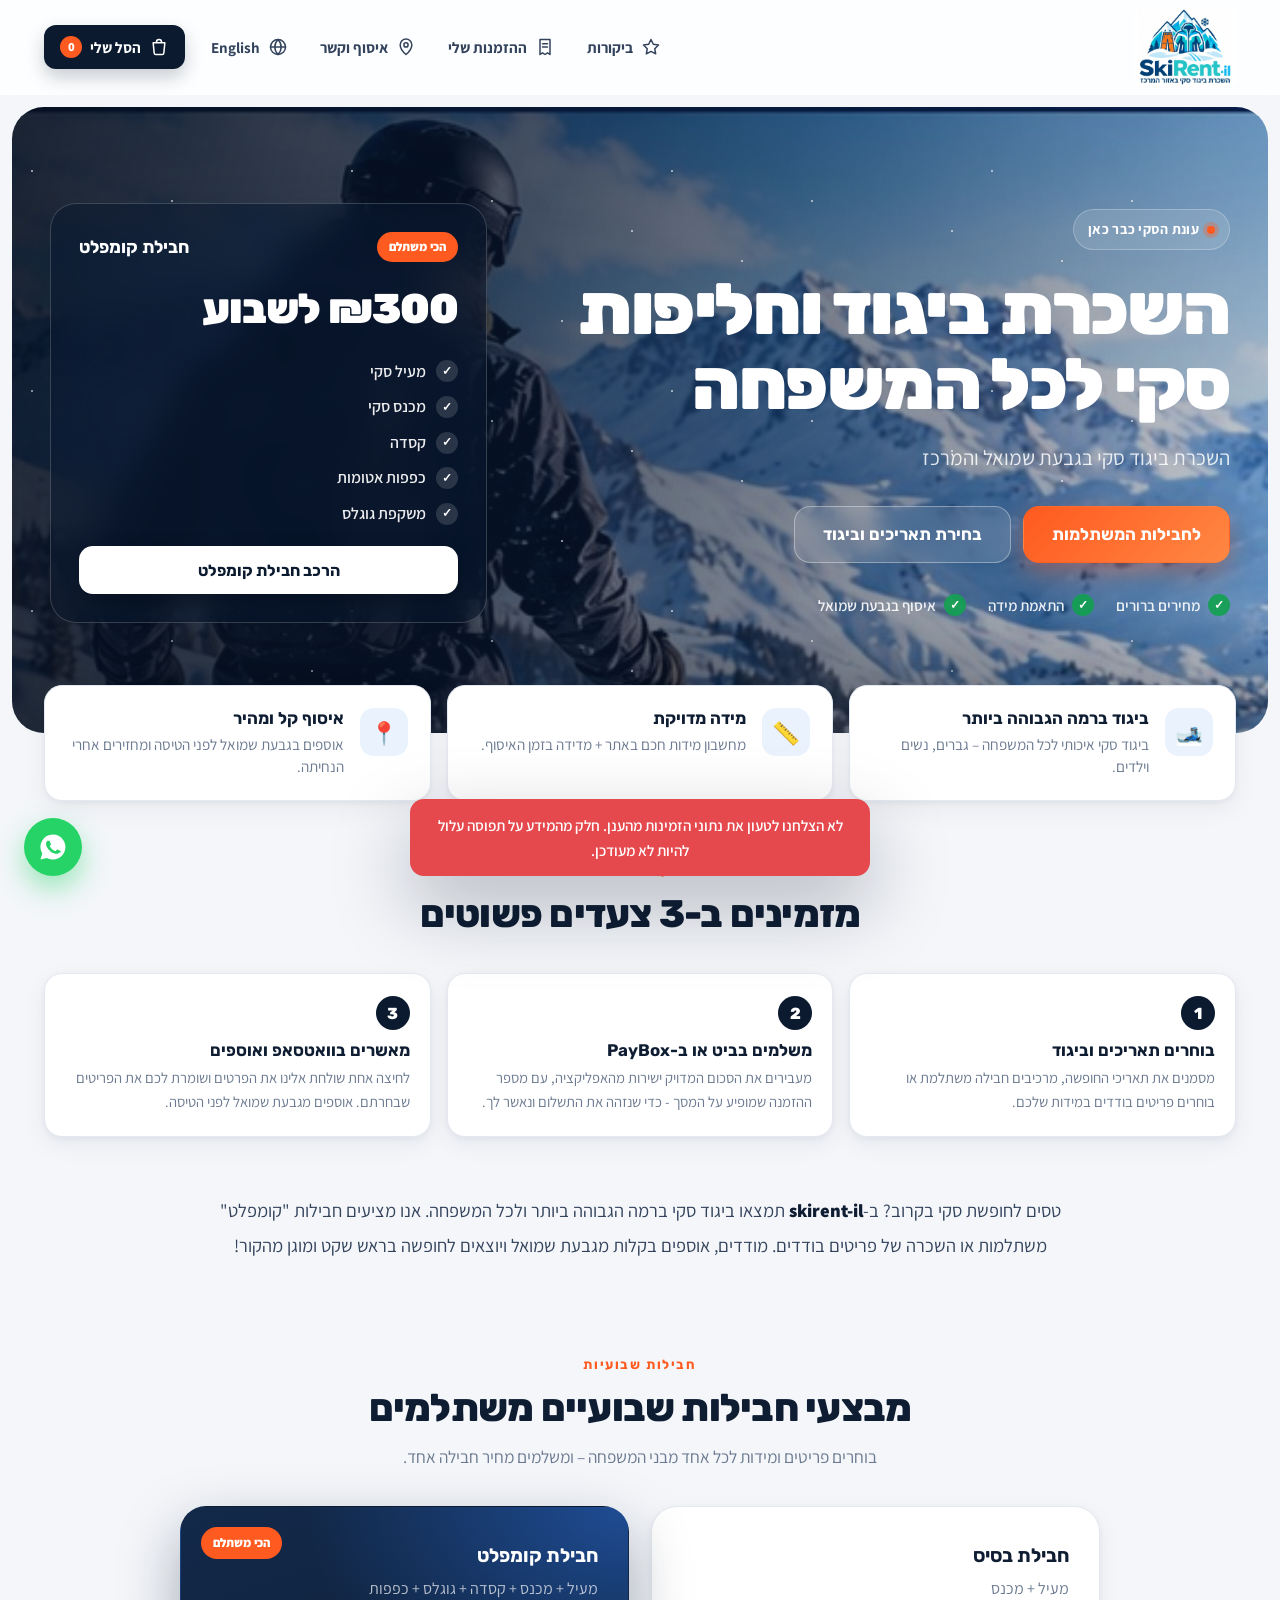
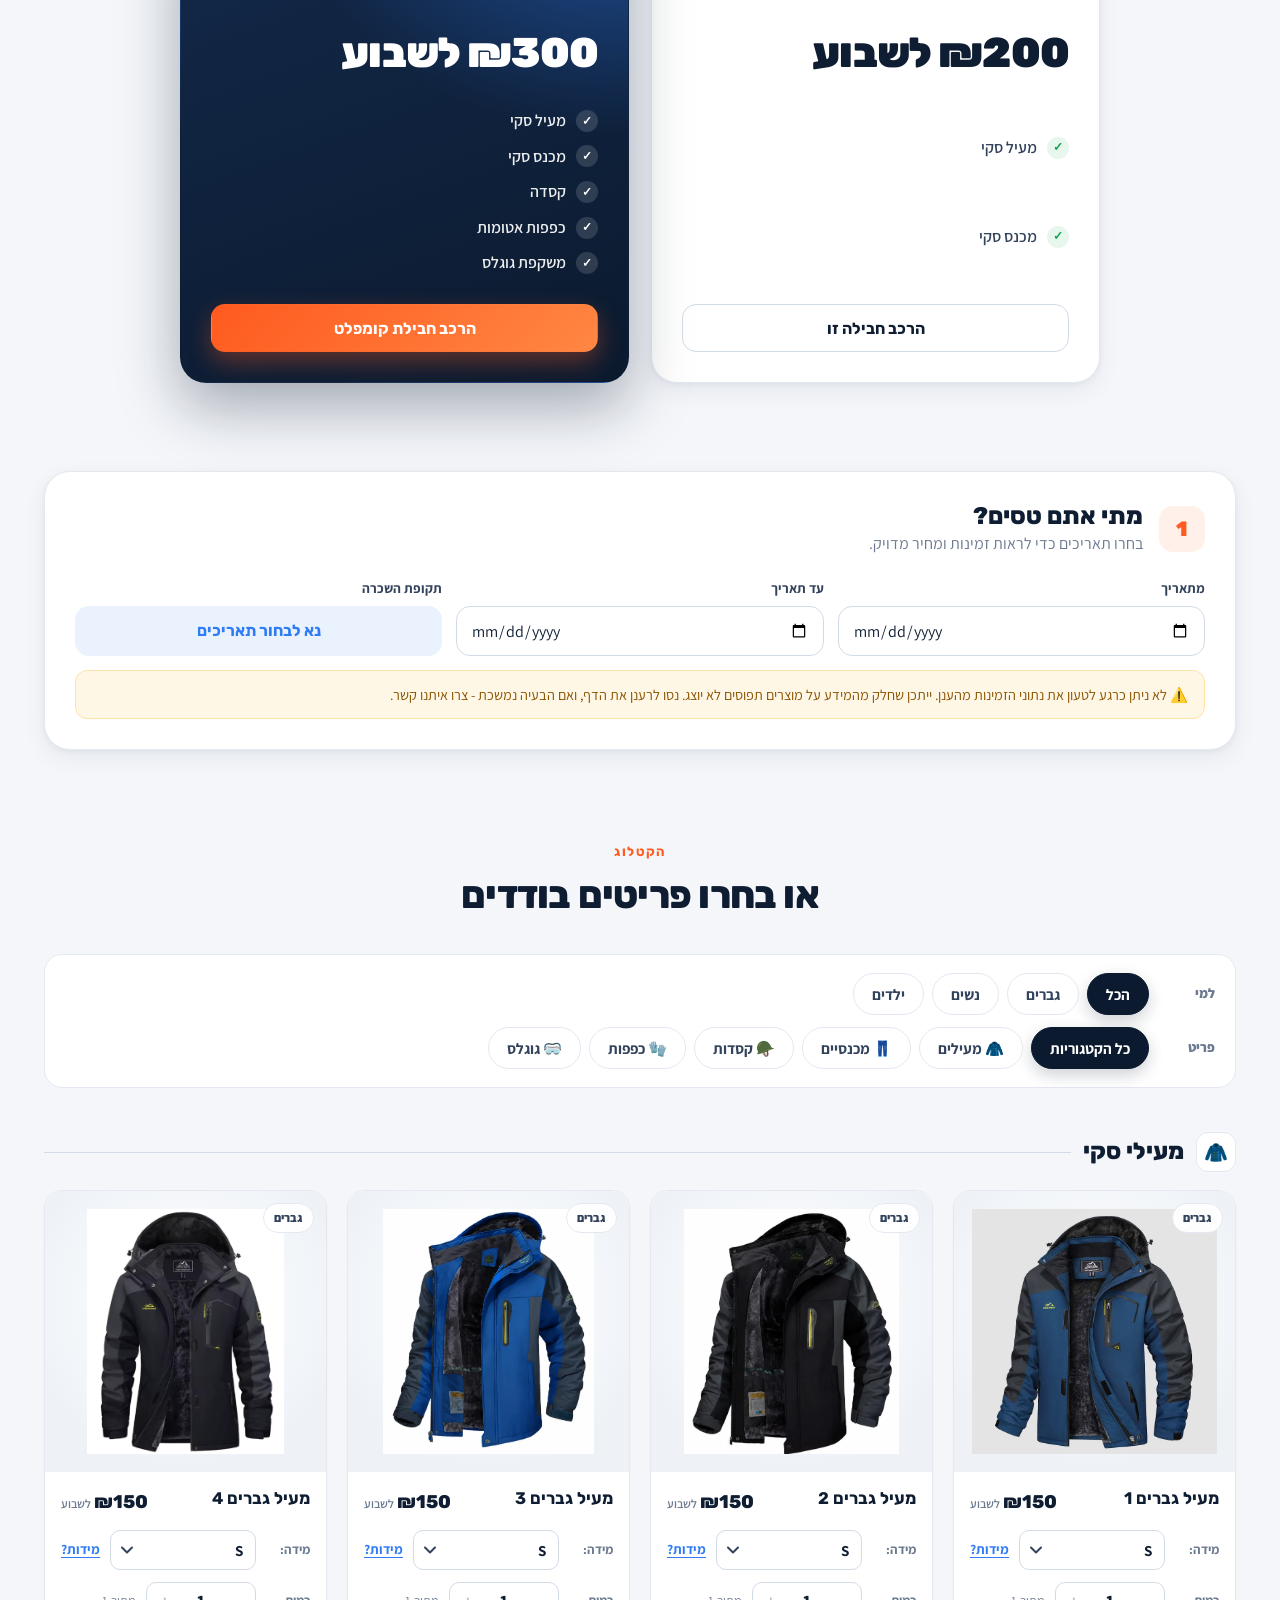
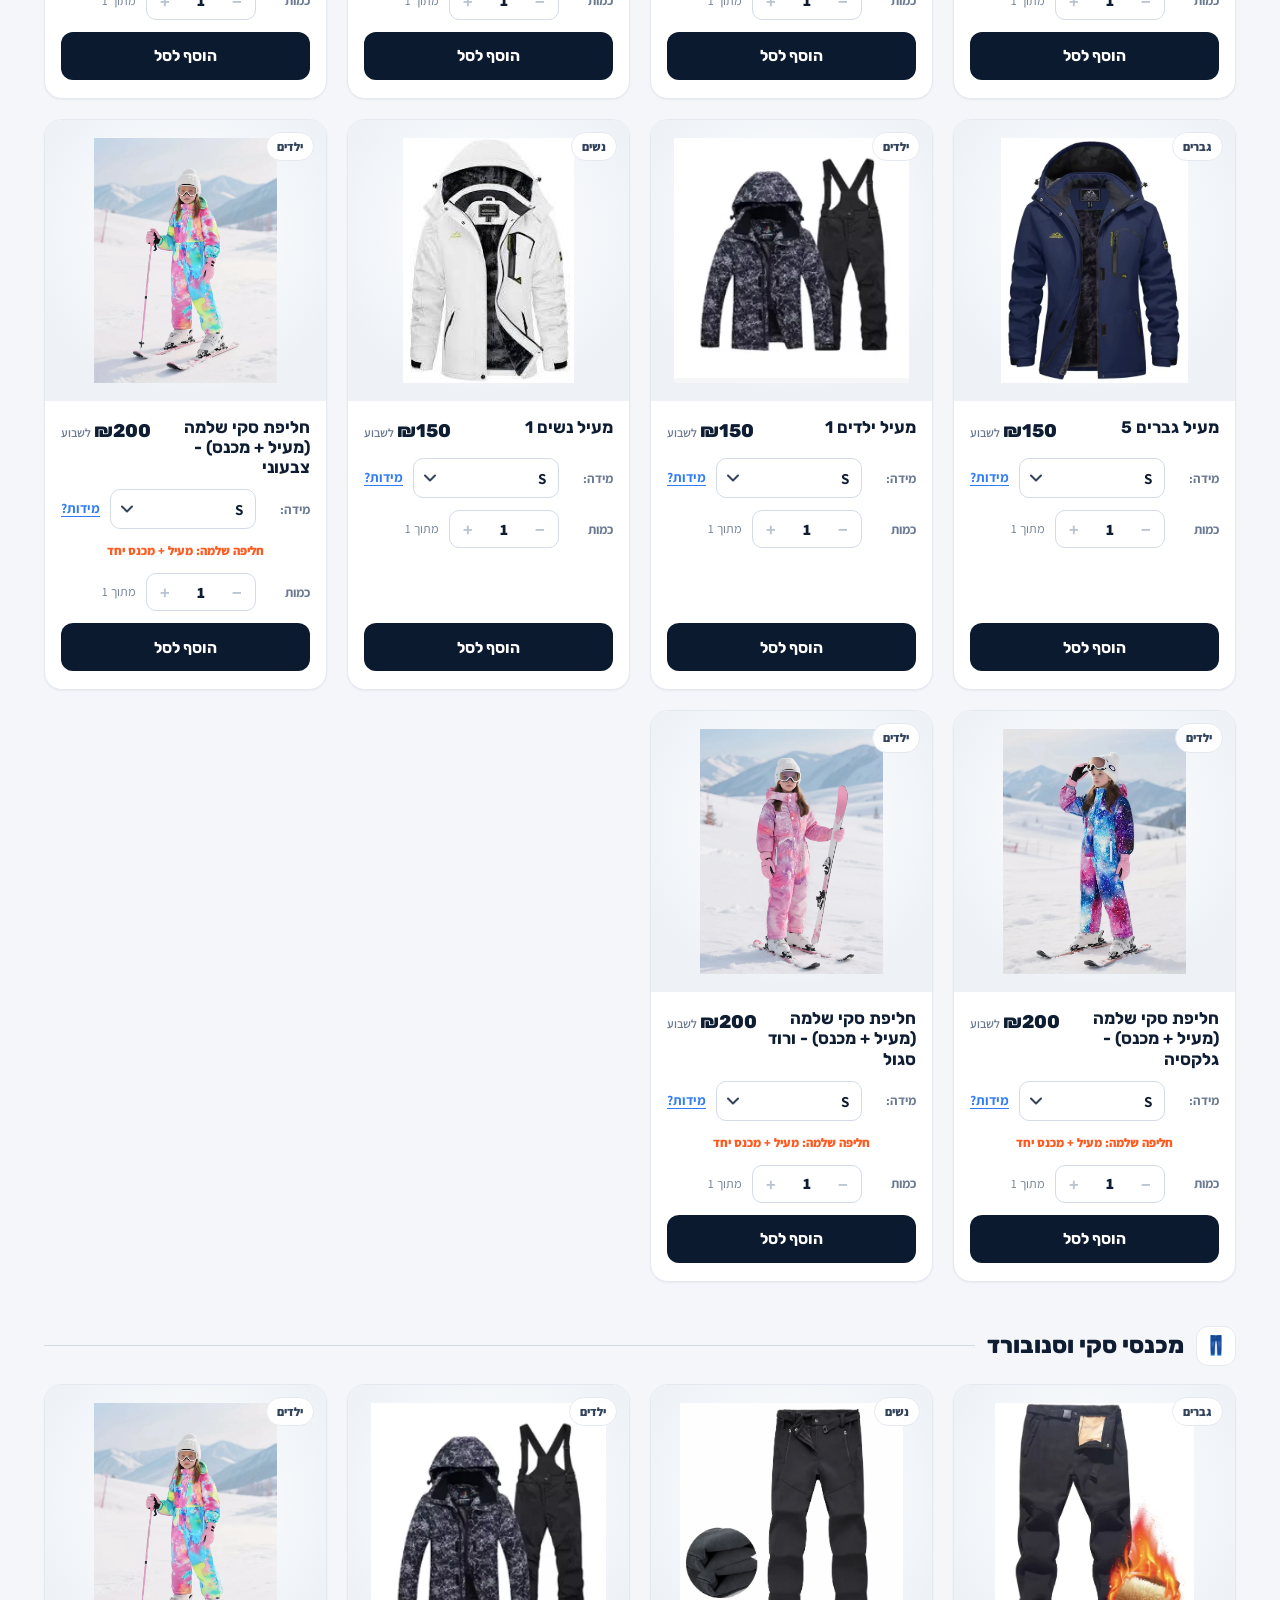
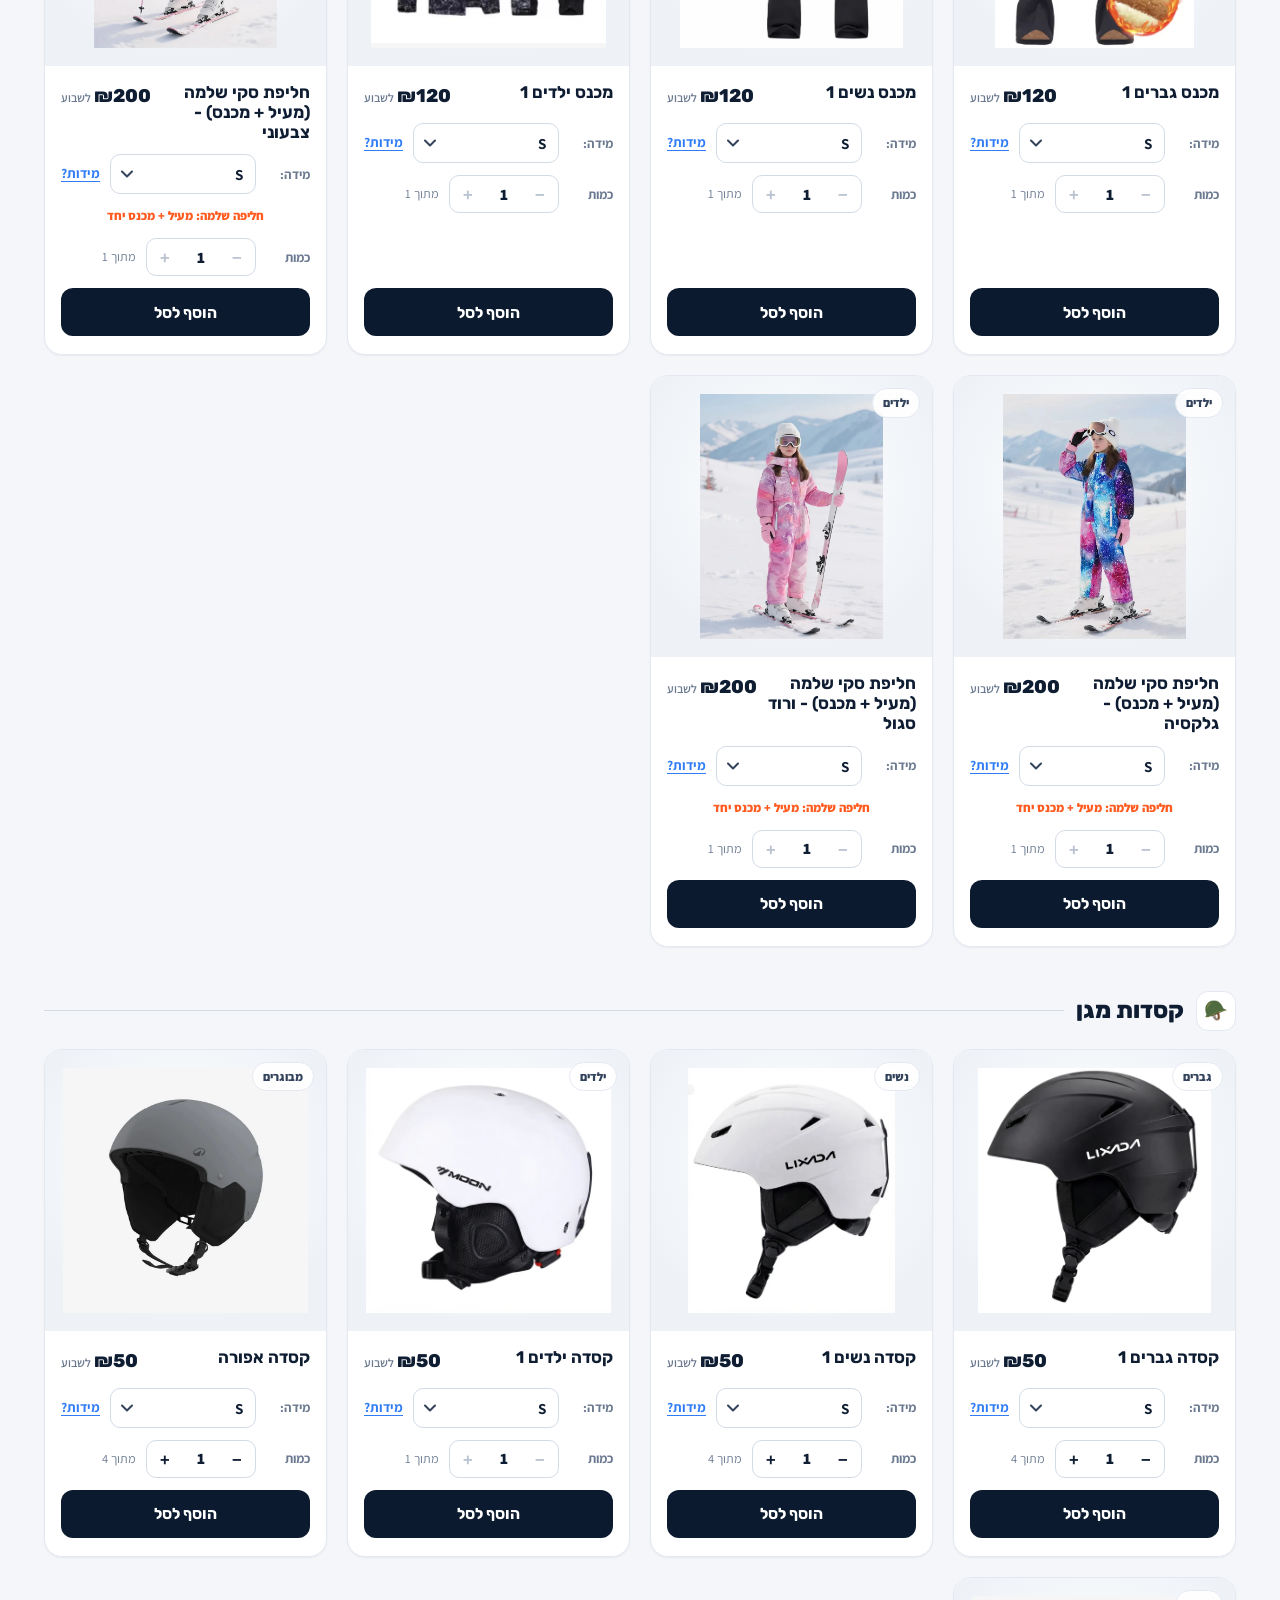
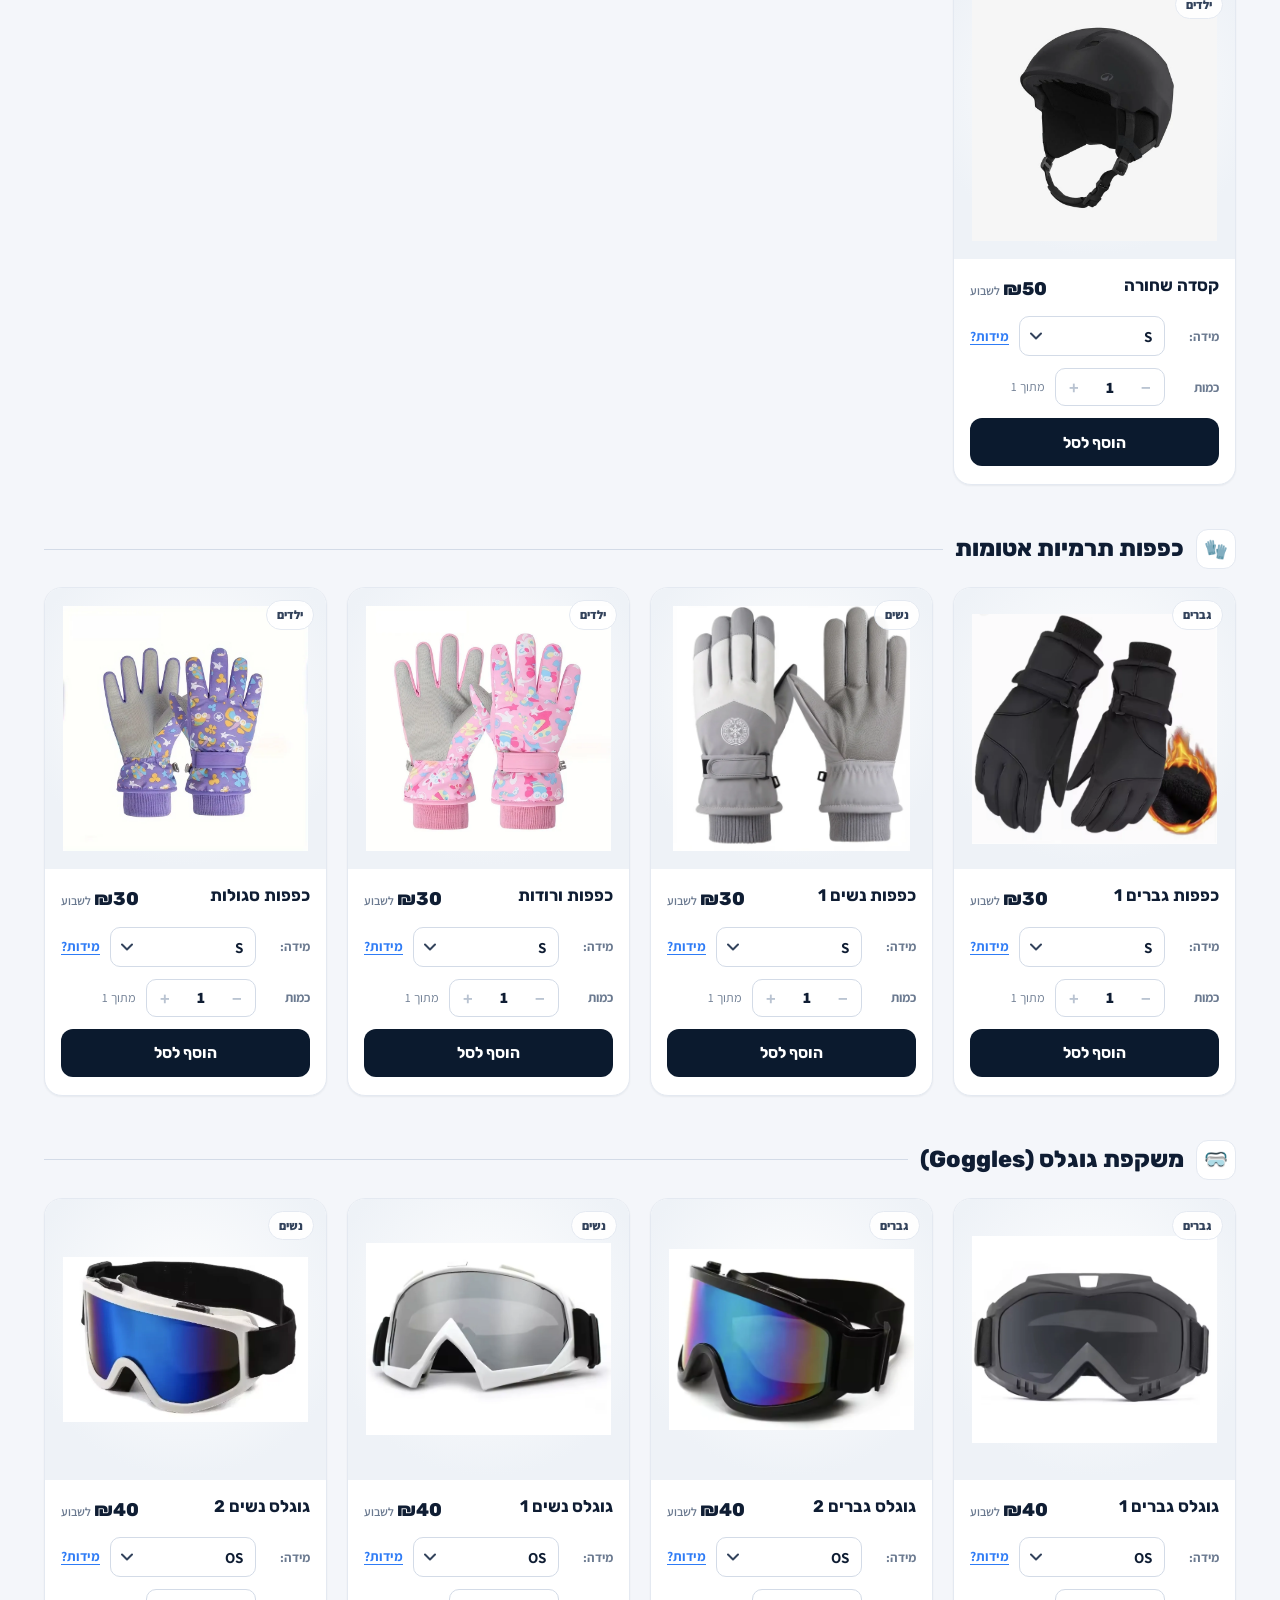
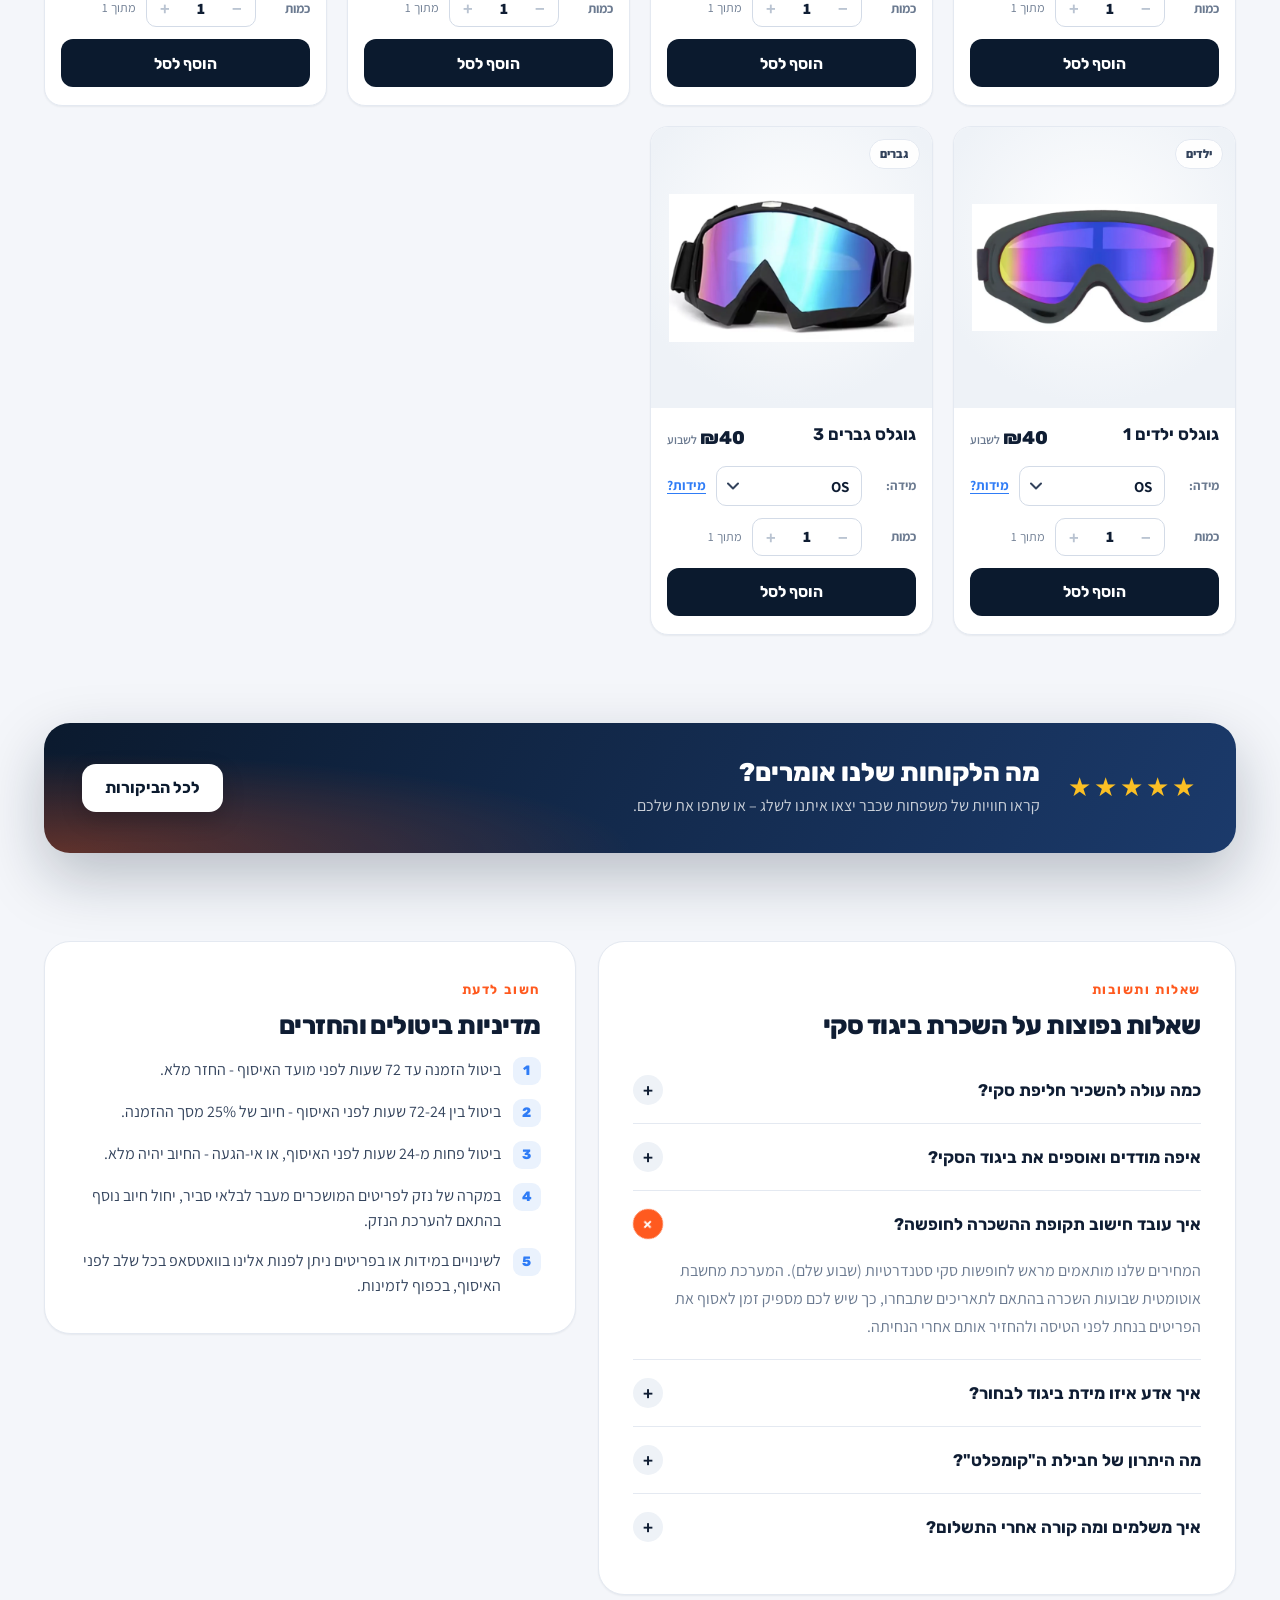
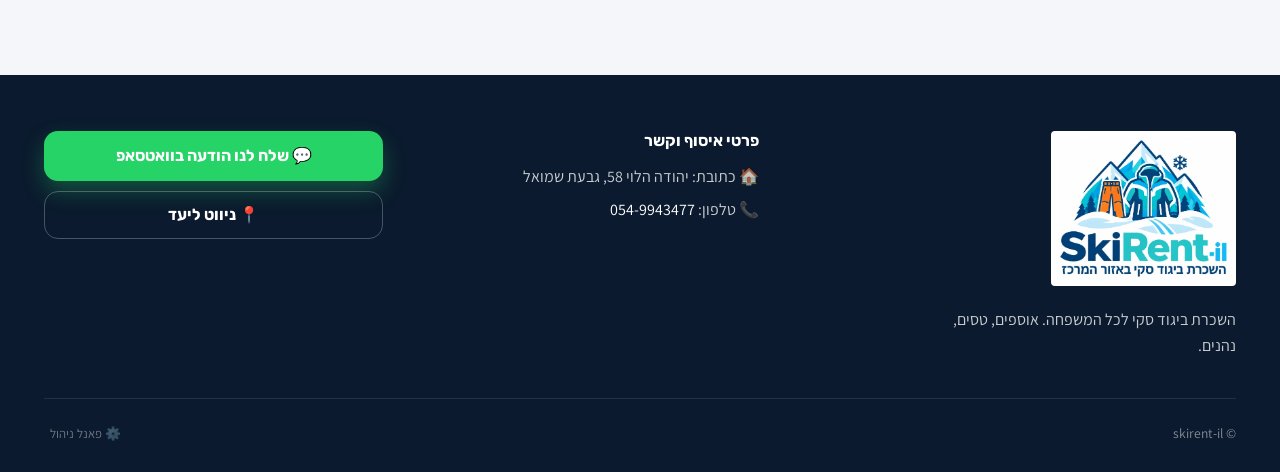
==== index.html @ f54faaa5 "Scroll WhatsApp next step into view when payment instructions window closes" ====
<!DOCTYPE html>
<html lang="he" dir="rtl">
<head>
    <!-- Google Tag Manager -->
    <script async src="https://www.googletagmanager.com/gtag/js?id=G-K3LP80T8MM"></script>
    <script>
      window.dataLayer = window.dataLayer || [];
      function gtag(){dataLayer.push(arguments);}
      gtag('js', new Date());
      gtag('config', 'G-K3LP80T8MM');
    </script>
    <meta charset="UTF-8">
    <meta name="viewport" content="width=device-width, initial-scale=1.0, viewport-fit=cover">
    <title>השכרת חליפות וביגוד סקי בגבעת שמואל | Skirent</title>
    <meta name="description" content="השכרת חליפות וביגוד סקי בגבעת שמואל: מעיל ומכנס ב-200 ש&quot;ח לשבוע, חבילת קומפלט ב-300 ש&quot;ח לשבוע. מדידה ואיסוף בתיאום מראש, בכפוף לזמינות.">
    <meta property="og:title" content="השכרת חליפות וביגוד סקי בגבעת שמואל | Skirent">
    <meta property="og:description" content="חבילות קומפלט משתלמות להשכרת ביגוד סקי - מעיל, מכנס, קסדה, כפפות וגוגלס. איסוף קל בגבעת שמואל.">
    <meta property="og:type" content="website">
    <meta property="og:url" content="https://ski.surfrent-il.com/">
    <meta property="og:image" content="https://ski.surfrent-il.com/og-logo-jacket.jpg">
    <meta property="og:image:width" content="1200">
    <meta property="og:image:height" content="630">
    <meta property="og:locale" content="he_IL">
    <meta name="twitter:card" content="summary_large_image">
    <meta name="twitter:title" content="השכרת חליפות וביגוד סקי בגבעת שמואל | Skirent">
    <meta name="twitter:description" content="חבילות קומפלט משתלמות להשכרת ביגוד סקי - מעיל, מכנס, קסדה, כפפות וגוגלס. איסוף קל בגבעת שמואל.">
    <meta name="twitter:image" content="https://ski.surfrent-il.com/og-logo-jacket.jpg">
    <link rel="canonical" href="https://ski.surfrent-il.com/">
    <script type="application/ld+json">
    {
      "@context": "https://schema.org",
      "@type": "LocalBusiness",
      "name": "skirent-il",
      "description": "השכרת ביגוד סקי וסנובורד לכל המשפחה בגבעת שמואל",
      "url": "https://ski.surfrent-il.com/",
      "telephone": "+972-54-994-3477",
      "address": {
        "@type": "PostalAddress",
        "streetAddress": "יהודה הלוי 58",
        "addressLocality": "גבעת שמואל",
        "addressCountry": "IL"
      },
      "priceRange": "₪30-₪300 לשבוע"
    }
    </script>
    <link rel="manifest" href="manifest.json">
    <meta name="theme-color" content="#0b1a2e">
    <link rel="icon" type="image/png" sizes="192x192" href="logo-jacket-icon-192.png?v=jacket-20261123">
    <link rel="apple-touch-icon" href="logo-jacket-icon-192.png?v=jacket-20261123">
    <link rel="preconnect" href="https://fonts.googleapis.com">
    <link rel="preconnect" href="https://fonts.gstatic.com" crossorigin>
    <link rel="stylesheet" href="https://fonts.googleapis.com/css2?family=Assistant:wght@400;500;600;700;800&family=Rubik:wght@500;600;700;800;900&display=swap">
    <link rel="stylesheet" href="styles.css">
</head>
<body id="top">
<a class="skip-link" href="#booking" data-i18n="skipLink">דלג לבחירת תאריכים וביגוד</a>

<!-- ================= TOP BAR ================= -->
<header class="topbar" id="topbar">
    <div class="topbar-inner">
        <a class="brand" href="#top" aria-label="skirent-il">
            <img class="brand-logo" src="logo-jacket-selected.webp" alt="SkiRent.il - השכרת ביגוד סקי באזור המרכז" width="984" height="747">
        </a>

        <nav class="main-nav" aria-label="ניווט ראשי">
            <a class="nav-link" onclick="openReviewsModal()">
                <svg class="nav-ic" viewBox="0 0 24 24"><path d="m12 3 2.8 5.7 6.2.9-4.5 4.4 1.1 6.2L12 17.3 6.4 20.2l1.1-6.2L3 9.6l6.2-.9z"/></svg>
                <span class="nav-tx" data-i18n="navReviews">ביקורות</span>
            </a>
            <a class="nav-link" onclick="openOrderHistoryModal()">
                <svg class="nav-ic" viewBox="0 0 24 24"><path d="M6 3h12v18l-3-2-3 2-3-2-3 2zM9 8h6M9 12h6"/></svg>
                <span class="nav-tx" data-i18n="navOrders">ההזמנות שלי</span>
            </a>
            <a class="nav-link" onclick="showModal('contactModal')">
                <svg class="nav-ic" viewBox="0 0 24 24"><path d="M12 21s-7-6.1-7-11.5a7 7 0 0 1 14 0C19 14.9 12 21 12 21z"/><circle cx="12" cy="9.5" r="2.5"/></svg>
                <span class="nav-tx" data-i18n="navContact">איסוף וקשר</span>
            </a>
            <a class="nav-link" id="lang-toggle-btn" onclick="toggleLanguage()" aria-label="Switch language">
                <svg class="nav-ic" viewBox="0 0 24 24"><circle cx="12" cy="12" r="9"/><path d="M3 12h18M12 3c2.5 2.6 3.8 5.6 3.8 9s-1.3 6.4-3.8 9c-2.5-2.6-3.8-5.6-3.8-9S9.5 5.6 12 3z"/></svg>
                <span class="nav-tx">English</span>
            </a>
            <a class="nav-link nav-cart" onclick="showModal('cartModal')">
                <svg class="nav-ic" viewBox="0 0 24 24"><path d="M5 7h14l-1.2 12.1a2 2 0 0 1-2 1.9H8.2a2 2 0 0 1-2-1.9zM9 7V6a3 3 0 0 1 6 0v1"/></svg>
                <span class="nav-tx" data-i18n="navCart">הסל שלי</span>
                <span class="cart-badge" id="cart-count">0</span>
            </a>
        </nav>
    </div>
</header>

<!-- ================= HERO ================= -->
<section class="hero site-hero">
    <div class="hero-snow" aria-hidden="true"></div>
    <div class="hero-inner">
        <div class="hero-copy">
            <span class="hero-eyebrow" data-i18n="heroEyebrow">עונת הסקי כבר כאן</span>
            <h1 data-i18n="heroTitle">השכרת ביגוד וחליפות סקי לכל המשפחה</h1>
            <p class="hero-sub" data-i18n="headerSubtitle">השכרת ביגוד סקי בגבעת שמואל והמרכז</p>
            <div class="hero-actions">
                <a class="btn btn-accent btn-lg" href="#bundles" data-i18n="heroCtaBundles">לחבילות המשתלמות</a>
                <a class="btn btn-glass btn-lg" href="#booking" data-i18n="heroCtaShop">בחירת תאריכים וביגוד</a>
            </div>
            <ul class="hero-trust">
                <li data-i18n="trust1">מחירים ברורים</li>
                <li data-i18n="trust2">התאמת מידה</li>
                <li data-i18n="trust3">איסוף בגבעת שמואל</li>
            </ul>
        </div>

        <aside class="hero-card" aria-label="חבילת קומפלט">
            <div class="hero-card-top">
                <span class="hero-card-tag" data-i18n="bestValue">הכי משתלם</span>
                <span class="hero-card-name" data-i18n="bundleFullName">חבילת קומפלט</span>
            </div>
            <div class="hero-card-price" data-i18n="bundlePrice">₪300 לשבוע</div>
            <ul class="check-list light">
                <li data-i18n="incCoat">מעיל סקי</li>
                <li data-i18n="incPants">מכנס סקי</li>
                <li data-i18n="incHelmet">קסדה</li>
                <li data-i18n="incGloves">כפפות אטומות</li>
                <li data-i18n="incGoggles">משקפת גוגלס</li>
            </ul>
            <button class="btn btn-light btn-block" data-i18n="bundleBtn" onclick="openBundleWizard('full')">הרכב חבילת קומפלט</button>
        </aside>
    </div>
</section>

<main class="container">

    <!-- ================= FEATURES ================= -->
    <section class="features" aria-label="למה אנחנו">
        <div class="feature">
            <span class="feature-ic">🎿</span>
            <div><h3 data-i18n="feat1Title">ביגוד ברמה הגבוהה ביותר</h3><p data-i18n="feat1Text">ביגוד סקי איכותי לכל המשפחה – גברים, נשים וילדים.</p></div>
        </div>
        <div class="feature">
            <span class="feature-ic">📏</span>
            <div><h3 data-i18n="feat2Title">מידה מדויקת</h3><p data-i18n="feat2Text">מחשבון מידות חכם באתר + מדידה בזמן האיסוף.</p></div>
        </div>
        <div class="feature">
            <span class="feature-ic">📍</span>
            <div><h3 data-i18n="feat3Title">איסוף קל ומהיר</h3><p data-i18n="feat3Text">אוספים בגבעת שמואל לפני הטיסה ומחזירים אחרי הנחיתה.</p></div>
        </div>
    </section>

    <section class="how-section" aria-label="איך זה עובד">
        <div class="section-head">
            <span class="eyebrow" data-i18n="howEyebrow">איך זה עובד</span>
            <h2 data-i18n="howTitle">מזמינים ב-3 צעדים פשוטים</h2>
        </div>
        <div class="how-steps">
            <div class="how-step">
                <span class="how-num">1</span>
                <h3 data-i18n="howS1Title">בוחרים תאריכים וביגוד</h3>
                <p data-i18n="howS1Text">מסמנים את תאריכי החופשה, מרכיבים חבילה משתלמת או בוחרים פריטים בודדים במידות שלכם.</p>
            </div>
            <div class="how-step">
                <span class="how-num">2</span>
                <h3 data-i18n="howS2Title">משלמים בביט או ב-PayBox</h3>
                <p data-i18n="howS2Text">מעבירים את הסכום המדויק ישירות מהאפליקציה, עם מספר ההזמנה שמופיע על המסך - כדי שנזהה את התשלום ונאשר לך.</p>
            </div>
            <div class="how-step">
                <span class="how-num">3</span>
                <h3 data-i18n="howS3Title">מאשרים בוואטסאפ ואוספים</h3>
                <p data-i18n="howS3Text">לחיצה אחת שולחת אלינו את הפרטים ושומרת לכם את הפריטים שבחרתם. אוספים מגבעת שמואל לפני הטיסה.</p>
            </div>
        </div>
    </section>

    <section class="about-section">
        <p data-i18n-html="aboutText">
            טסים לחופשת סקי בקרוב? ב-<strong>skirent-il</strong> תמצאו ביגוד סקי ברמה הגבוהה ביותר ולכל המשפחה. אנו מציעים חבילות "קומפלט" משתלמות או השכרה של פריטים בודדים. מודדים, אוספים בקלות מגבעת שמואל ויוצאים לחופשה בראש שקט ומוגן מהקור!
        </p>
    </section>

    <!-- ================= BUNDLES ================= -->
    <section class="section" id="bundles">
        <div class="section-head">
            <span class="eyebrow" data-i18n="bundlesEyebrow">חבילות שבועיות</span>
            <h2 data-i18n="bundleTitle">מבצעי חבילות שבועיים משתלמים</h2>
            <p data-i18n="bundlesSub">בוחרים פריטים ומידות לכל אחד מבני המשפחה – ומשלמים מחיר חבילה אחד.</p>
        </div>

        <div class="bundle-grid">
            <article class="bundle-card">
                <div class="bundle-name" data-i18n="bundleDuoName">חבילת בסיס</div>
                <p class="bundle-desc" data-i18n="bundleDuoDesc">מעיל + מכנס</p>
                <div class="bundle-price" data-i18n="bundleDuoPrice">₪200 לשבוע</div>
                <ul class="check-list">
                    <li data-i18n="incCoat">מעיל סקי</li>
                    <li data-i18n="incPants">מכנס סקי</li>
                </ul>
                <button class="btn btn-outline btn-block" data-i18n="bundleDuoBtn" onclick="openBundleWizard('duo')">הרכב חבילה זו</button>
            </article>

            <article class="bundle-card featured">
                <span class="ribbon" data-i18n="bestValue">הכי משתלם</span>
                <div class="bundle-name" data-i18n="bundleFullName">חבילת קומפלט</div>
                <p class="bundle-desc" data-i18n="bundleDesc">מעיל + מכנס + קסדה + גוגלס + כפפות</p>
                <div class="bundle-price" data-i18n="bundlePrice">₪300 לשבוע</div>
                <ul class="check-list light">
                    <li data-i18n="incCoat">מעיל סקי</li>
                    <li data-i18n="incPants">מכנס סקי</li>
                    <li data-i18n="incHelmet">קסדה</li>
                    <li data-i18n="incGloves">כפפות אטומות</li>
                    <li data-i18n="incGoggles">משקפת גוגלס</li>
                </ul>
                <button class="btn btn-accent btn-block" data-i18n="bundleBtn" onclick="openBundleWizard('full')">הרכב חבילת קומפלט</button>
            </article>
        </div>
    </section>

    <!-- ================= BOOKING / DATES ================= -->
    <section class="section" id="booking">
        <div class="booking-card tools-section">
            <div class="booking-head">
                <span class="step-num">1</span>
                <div>
                    <h2 data-i18n="bookingTitle">מתי אתם טסים?</h2>
                    <p data-i18n="bookingSub">בחרו תאריכים כדי לראות זמינות ומחיר מדויק.</p>
                </div>
            </div>
            <div class="date-fields">
                <label class="field" for="start-date">
                    <span class="field-label" data-i18n="fromDate">מתאריך</span>
                    <input type="date" id="start-date" onchange="validateDates()">
                </label>
                <label class="field" for="end-date">
                    <span class="field-label" data-i18n="toDate">עד תאריך</span>
                    <input type="date" id="end-date" onchange="validateDates()">
                </label>
                <div class="duration-box">
                    <span class="field-label" data-i18n="durationLabel">תקופת השכרה</span>
                    <div id="duration-info" data-i18n="pleaseSelectDates">נא לבחור תאריכים</div>
                </div>
            </div>
            <div id="availability-loading" class="status-note" data-i18n="loadingAvailability">🔄 טוען נתוני זמינות עדכניים...</div>
            <div id="cloud-status" class="cloud-status" data-i18n="cloudError">⚠️ לא ניתן כרגע לטעון את נתוני הזמינות מהענן. ייתכן שחלק מהמידע על מוצרים תפוסים לא יוצג. נסו לרענן את הדף, ואם הבעיה נמשכת - צרו איתנו קשר.</div>
        </div>
    </section>

    <!-- ================= CATALOG ================= -->
    <section class="section" id="catalog">
        <div class="section-head">
            <span class="eyebrow" data-i18n="catalogEyebrow">הקטלוג</span>
            <h2 data-i18n="catalogTitle">או בחרו פריטים בודדים</h2>
        </div>

        <div class="filters">
            <div class="filter-row">
                <span class="filter-label" data-i18n="filterWhoLabel">למי</span>
                <div class="filter-group">
                    <button class="cat-btn active" data-i18n="filterAll" onclick="filterGender('all', this)">הכל</button>
                    <button class="cat-btn" data-i18n="filterMen" onclick="filterGender('גברים', this)">גברים</button>
                    <button class="cat-btn" data-i18n="filterWomen" onclick="filterGender('נשים', this)">נשים</button>
                    <button class="cat-btn" data-i18n="filterKids" onclick="filterGender('ילדים', this)">ילדים</button>
                </div>
            </div>
            <div class="filter-row">
                <span class="filter-label" data-i18n="filterCatLabel">פריט</span>
                <div class="filter-group">
                    <button class="cat-btn active" data-i18n="filterAllCat" onclick="filterCategory('all', this)">כל הקטגוריות</button>
                    <button class="cat-btn" data-i18n="filterCoat" onclick="filterCategory('מעיל', this)">🧥 מעילים</button>
                    <button class="cat-btn" data-i18n="filterPants" onclick="filterCategory('מכנס', this)">👖 מכנסיים</button>
                    <button class="cat-btn" data-i18n="filterHelmet" onclick="filterCategory('קסדה', this)">🪖 קסדות</button>
                    <button class="cat-btn" data-i18n="filterGloves" onclick="filterCategory('כפפות', this)">🧤 כפפות</button>
                    <button class="cat-btn" data-i18n="filterGoggles" onclick="filterCategory('גוגלס', this)">🥽 גוגלס</button>
                </div>
            </div>
        </div>

        <div id="block-מעיל" class="category-block">
            <h3 class="category-title" id="title-מעיל">🧥 מעילי סקי</h3>
            <div class="grid" id="grid-מעיל"></div>
        </div>
        <div id="block-מכנס" class="category-block">
            <h3 class="category-title" id="title-מכנס">👖 מכנסי סקי וסנובורד</h3>
            <div class="grid" id="grid-מכנס"></div>
        </div>
        <div id="block-קסדה" class="category-block">
            <h3 class="category-title" id="title-קסדה">🪖 קסדות מגן</h3>
            <div class="grid" id="grid-קסדה"></div>
        </div>
        <div id="block-כפפות" class="category-block">
            <h3 class="category-title" id="title-כפפות">🧤 כפפות תרמיות אטומות</h3>
            <div class="grid" id="grid-כפפות"></div>
        </div>
        <div id="block-גוגלס" class="category-block">
            <h3 class="category-title" id="title-גוגלס">🥽 משקפת גוגלס (Goggles)</h3>
            <div class="grid" id="grid-גוגלס"></div>
        </div>
    </section>

    <!-- ================= REVIEWS CTA ================= -->
    <section class="reviews-band">
        <div class="reviews-band-stars" aria-hidden="true">★★★★★</div>
        <div class="reviews-band-copy">
            <h2 data-i18n="reviewsBandTitle">מה הלקוחות שלנו אומרים?</h2>
            <p data-i18n="reviewsBandText">קראו חוויות של משפחות שכבר יצאו איתנו לשלג – או שתפו את שלכם.</p>
        </div>
        <button class="btn btn-light" data-i18n="reviewsBandBtn" onclick="openReviewsModal()">לכל הביקורות</button>
    </section>

    <!-- ================= FAQ + POLICY ================= -->
    <section class="section info-grid">
        <div class="faq-section">
            <span class="eyebrow" data-i18n="faqEyebrow">שאלות ותשובות</span>
            <h2 data-i18n="faqTitle">שאלות נפוצות על השכרת ביגוד סקי</h2>
            <details class="faq-item">
                <summary><h4 data-i18n="faqSuitQ">כמה עולה להשכיר חליפת סקי?</h4></summary>
                <p data-i18n="faqSuitA">חבילת מעיל ומכנס עולה 200 ש"ח לשבוע. חבילת קומפלט עולה 300 ש"ח לשבוע וכוללת מעיל, מכנס, קסדה, כפפות אטומות וגוגלס. בחירת פריטים ומידות כפופה לזמינות בתאריכי החופשה.</p>
            </details>
            <details class="faq-item">
                <summary><h4 data-i18n="faqPickupQ">איפה מודדים ואוספים את ביגוד הסקי?</h4></summary>
                <p data-i18n="faqPickupA">המדידה והאיסוף בגבעת שמואל, בתיאום מראש. אין משלוחים. לפני ההגעה שלחו לנו בוואטסאפ את תאריכי החופשה והמידות כדי שנבדוק זמינות ונתאם מדידה ואיסוף.</p>
            </details>
            <details class="faq-item" open>
                <summary><h4 data-i18n="faqQ1">איך עובד חישוב תקופת ההשכרה לחופשה?</h4></summary>
                <p data-i18n="faqA1">המחירים שלנו מותאמים מראש לחופשות סקי סטנדרטיות (שבוע שלם). המערכת מחשבת אוטומטית שבועות השכרה בהתאם לתאריכים שתבחרו, כך שיש לכם מספיק זמן לאסוף את הפריטים בנחת לפני הטיסה ולהחזיר אותם אחרי הנחיתה.</p>
            </details>
            <details class="faq-item">
                <summary><h4 data-i18n="faqQ2">איך אדע איזו מידת ביגוד לבחור?</h4></summary>
                <p data-i18n="faqA2">פיתחנו עבורכם "מחשבון התאמת מידה חכם" הזמין בלחיצה מכל כרטיסיית פריט או באשף החבילות. בנוסף, בעת האיסוף אצלנו בגבעת שמואל תוכלו למדוד את הביגוד ולוודא התאמה מלאה ונוחות מקסימלית.</p>
            </details>
            <details class="faq-item">
                <summary><h4 data-i18n="faqQ3">מה היתרון של חבילת ה"קומפלט"?</h4></summary>
                <p data-i18n="faqA3">חבילת הקומפלט סוגרת לכם את כל הפינות במחיר מוזל ומשתלם במיוחד (300 ש"ח לשבוע) וכוללת את חמשת פריטי החובה: מעיל, מכנס, קסדה, כפפות אטומות ומשקפת גוגלס.</p>
            </details>
            <details class="faq-item">
                <summary><h4 data-i18n="faqQ4">איך משלמים ומה קורה אחרי התשלום?</h4></summary>
                <p data-i18n="faqA4">בסיום הבחירה לוחצים על bit או PayBox ומעבירים את הסכום המדויק עם מספר ההזמנה שמופיע על המסך. לאחר מכן לוחצים על כפתור הוואטסאפ הירוק ששולח אלינו את פרטי ההזמנה - ואנחנו מאשרים שהפריטים שמורים עבורכם.</p>
            </details>
        </div>

        <div class="policy-section">
            <span class="eyebrow" data-i18n="policyEyebrow">חשוב לדעת</span>
            <h2 data-i18n="policyTitle">מדיניות ביטולים והחזרים</h2>
            <ol class="policy-list">
                <li data-i18n="policy1">ביטול הזמנה עד 72 שעות לפני מועד האיסוף - החזר מלא.</li>
                <li data-i18n="policy2">ביטול בין 72-24 שעות לפני האיסוף - חיוב של 25% מסך ההזמנה.</li>
                <li data-i18n="policy3">ביטול פחות מ-24 שעות לפני האיסוף, או אי-הגעה - החיוב יהיה מלא.</li>
                <li data-i18n="policy4">במקרה של נזק לפריטים המושכרים מעבר לבלאי סביר, יחול חיוב נוסף בהתאם להערכת הנזק.</li>
                <li data-i18n="policy5">לשינויים במידות או בפריטים ניתן לפנות אלינו בוואטסאפ בכל שלב לפני האיסוף, בכפוף לזמינות.</li>
            </ol>
        </div>
    </section>
</main>

<!-- ================= FOOTER ================= -->
<footer class="site-footer">
    <div class="footer-inner">
        <div class="footer-brand">
            <div class="brand">
                <img class="brand-logo" src="logo-jacket-selected.webp" alt="SkiRent.il - השכרת ביגוד סקי באזור המרכז" width="984" height="747">
            </div>
            <p data-i18n="footerTagline">השכרת ביגוד סקי לכל המשפחה. אוספים, טסים, נהנים.</p>
        </div>
        <div class="footer-col">
            <h4 data-i18n="contactTitle">פרטי איסוף וקשר</h4>
            <p><span data-i18n="addressLabel">🏠 כתובת:</span> יהודה הלוי 58, גבעת שמואל</p>
            <p><span data-i18n="phoneLabel">📞 טלפון:</span> <a href="tel:0549943477" dir="ltr">054-9943477</a></p>
        </div>
        <div class="footer-col footer-actions">
            <a href="https://wa.me/972549943477" target="_blank" rel="noopener" class="wa-btn" data-i18n="whatsappBtn">💬 שלח לנו הודעה בוואטסאפ</a>
            <button class="btn btn-ghost-light" data-i18n="navigateBtn" onclick="window.open('https://maps.google.com/?q=יהודה+הלוי+58+גבעת+שמואל')">📍 ניווט ליעד</button>
        </div>
    </div>
    <div class="footer-bottom">
        <span>© skirent-il</span>
        <button class="admin-link" data-i18n="adminPanelBtn" onclick="openAdminModal()">⚙️ פאנל ניהול מלאי</button>
    </div>
</footer>

<a class="wa-fab" href="https://wa.me/972549943477" target="_blank" rel="noopener" aria-label="WhatsApp">
    <svg viewBox="0 0 24 24"><path d="M12 2a10 10 0 0 0-8.6 15.1L2 22l5-1.3A10 10 0 1 0 12 2zm5.3 14.2c-.2.6-1.3 1.2-1.8 1.2-.5.1-1 .2-3.3-.7-2.8-1.1-4.6-4-4.7-4.2-.1-.2-1.1-1.5-1.1-2.9s.7-2.1 1-2.4c.3-.3.6-.3.8-.3h.6c.2 0 .4 0 .6.5l.9 2.1c.1.2.1.3 0 .5l-.3.5-.4.5c-.1.1-.3.3-.1.6.2.3.8 1.3 1.7 2.1 1.2 1 2.1 1.3 2.4 1.5.3.1.5.1.6-.1l.9-1c.2-.3.4-.2.6-.1l2 1c.3.1.5.2.5.3.1.2.1.7-.1 1.3z"/></svg>
</a>

<button type="button" class="cart-pill" id="cart-pill" onclick="showModal('cartModal')" aria-label="הסל שלי">
    <span class="cp-count" id="cp-count">0</span>
    <span class="cp-total">₪<span id="cp-total-num">0</span></span>
    <span class="cp-cta" data-i18n="cartPillCta">לסל</span>
</button>

<div class="overlay" id="overlay" onclick="closePopups()"></div>

<div class="lightbox" id="lightbox" onclick="closeLightbox()">
    <span class="lightbox-close" onclick="closeLightbox()">×</span>
    <img id="lightbox-img" src="" alt="תצוגה מוגדלת">
</div>

<div class="toast" id="toast"></div>

<!-- מודל עגלה ותשלום -->
<div class="modal" id="cartModal">
    <div class="modal-header">
        <h3 data-i18n="cartTitle">הסל שלי</h3>
        <button class="modal-close" onclick="closePopups()" aria-label="סגור">×</button>
    </div>
    <div class="modal-body">
        <div id="cart-list"></div>
        <div id="checkout-area" style="display:none;">
            <div class="checkout-box">
                <label class="field" for="cust-name">
                    <span class="field-label" data-i18n="fullNameLabel">שם מלא להזמנה:</span>
                    <input type="text" id="cust-name" autocomplete="name" data-i18n-placeholder="fullNamePlaceholder" placeholder="הכנס שם מלא">
                </label>
                <div class="cart-dates" id="cart-dates-summary"></div>
                <div class="total-row">
                    <span data-i18n="totalToPay">סה"כ לתשלום:</span>
                    <span class="total-price">₪<span id="final-price">0</span></span>
                </div>
            </div>
            <p class="pay-hint" data-i18n="payMethodsHint">לחצו על האפליקציה המועדפת לתשלום ושריון ההזמנה:</p>
            <div class="pay-methods">
                <button id="pay-btn-bit" onclick="processPaymentAndOrder('bit')" class="pay-btn btn-bit">bit</button>
                <button id="pay-btn-paybox" onclick="processPaymentAndOrder('paybox')" class="pay-btn btn-paybox">PayBox</button>
            </div>
            <div id="post-payment-container"></div>
        </div>
    </div>
</div>

<div class="modal modal-top" id="paymentInstructionsModal">
    <div class="modal-header">
        <h3 data-i18n="paymentInstructionsTitle">💳 הוראות תשלום</h3>
        <button class="modal-close" onclick="closePaymentInstructionsModal()" aria-label="סגור">×</button>
    </div>
    <div class="modal-body center" id="paymentInstructionsBody"></div>
    <div class="modal-footer">
        <button data-i18n="gotItBtn" class="btn btn-dark btn-block" onclick="closePaymentInstructionsModal()">הבנתי, סגור חלון זה</button>
    </div>
</div>

<div class="modal" id="bundleWizard">
    <div class="modal-header">
        <h3 data-i18n="bundleWizardTitle">בחירת חבילה</h3>
        <button class="modal-close" onclick="closePopups()" aria-label="סגור">×</button>
    </div>
    <div class="modal-body" id="bundle-wizard-body"></div>
    <div class="modal-footer">
        <button id="bundle-submit-btn" class="btn-select" onclick="saveBundleToCart()">אישור והוספה לסל</button>
    </div>
</div>

<div class="modal modal-over" id="sizeGuideModal">
    <div class="modal-header">
        <h3 data-i18n="sizeGuideTitle">📏 מחשבון התאמת מידה חכם</h3>
        <button class="modal-close" onclick="closeSizeGuide()" aria-label="סגור">×</button>
    </div>
    <div class="modal-body">
        <p class="muted center" data-i18n="sizeGuideDesc">הזינו את הנתונים שלכם והמערכת תחשב אוטומטית את המידה האידיאלית עבורכם לביגוד סקי נוח וחופשי.</p>
        <div class="calc-box">
            <label class="field">
                <span class="field-label" data-i18n="sizeGuideFor">עבור מי הביגוד?</span>
                <select id="calc-gender">
                    <option value="גברים" data-i18n="sizeGuideMan">גבר</option>
                    <option value="נשים" data-i18n="sizeGuideWoman">אישה</option>
                    <option value="ילדים" data-i18n="sizeGuideKid">ילד/ה</option>
                </select>
            </label>
            <div class="field-pair">
                <label class="field">
                    <span class="field-label" data-i18n="heightLabel">גובה (בס"מ):</span>
                    <input type="number" id="calc-height" placeholder="175">
                </label>
                <label class="field">
                    <span class="field-label" data-i18n="weightLabel">משקל (בק"ג):</span>
                    <input type="number" id="calc-weight" placeholder="78">
                </label>
            </div>
            <button data-i18n="calcBtn" onclick="calculateSkiSize()" class="btn btn-primary btn-block">חשב מידה מתאימה</button>
            <div id="calc-result-box" class="calc-result"></div>
        </div>
        <div class="tip-box">
            <h4 data-i18n="tipTitle">💡 טיפ חשוב לנוחות בשלג:</h4>
            <p data-i18n="tipText">המחשבון שלנו לוקח בחשבון שאתם לובשים ביגוד תרמי או סווטשירט מתחת למעיל. בגדי סקי צריכים להיות מעט משוחררים כדי לאפשר תנועה חופשית בזמן הגלישה.</p>
        </div>
        <button data-i18n="closeCalcBtn" class="btn btn-soft btn-block" onclick="closeSizeGuide()">סגור מחשבון</button>
    </div>
</div>

<div class="modal modal-wide" id="reviewsModal">
    <div class="modal-header">
        <h3 data-i18n="reviewsTitle">⭐ ביקורות לקוחות</h3>
        <button class="modal-close" onclick="closePopups()" aria-label="סגור">×</button>
    </div>
    <div class="modal-body">
        <div id="reviews-summary" class="review-summary" style="display:none;"></div>

        <div class="review-filters">
            <select id="reviews-star-filter" onchange="renderReviewsPublic()">
                <option value="all" data-i18n="filterAllRatings">כל הדירוגים</option>
                <option value="5" data-i18n="stars5">5 כוכבים</option>
                <option value="4" data-i18n="stars4">4 כוכבים</option>
                <option value="3" data-i18n="stars3">3 כוכבים</option>
                <option value="2" data-i18n="stars2">2 כוכבים</option>
                <option value="1" data-i18n="stars1">כוכב אחד</option>
            </select>
            <select id="reviews-sort" onchange="renderReviewsPublic()">
                <option value="newest" data-i18n="sortNewest">החדשות ביותר</option>
                <option value="highest" data-i18n="sortHighest">דירוג גבוה קודם</option>
                <option value="lowest" data-i18n="sortLowest">דירוג נמוך קודם</option>
            </select>
        </div>

        <div id="reviews-list"></div>

        <div class="write-review">
            <h4 data-i18n="writeReviewTitle">כתבו ביקורת משלכם</h4>
            <label class="field">
                <span class="field-label" data-i18n="yourNameLabel">שם:</span>
                <input type="text" id="review-name" data-i18n-placeholder="yourNamePlaceholder" placeholder="השם שלך">
            </label>
            <div class="field">
                <span class="field-label" data-i18n="ratingLabel">דירוג:</span>
                <div class="star-rating" id="review-star-input">
                    <span class="star" data-value="1">★</span>
                    <span class="star" data-value="2">★</span>
                    <span class="star" data-value="3">★</span>
                    <span class="star" data-value="4">★</span>
                    <span class="star" data-value="5">★</span>
                </div>
            </div>
            <label class="field">
                <span class="field-label" data-i18n="reviewTextLabel">תגובה (אופציונלי):</span>
                <textarea id="review-text" rows="3" data-i18n-placeholder="reviewTextPlaceholder" placeholder="ספרו לנו על החוויה שלכם..."></textarea>
            </label>
            <button id="review-submit-btn" data-i18n="submitReviewBtn" class="btn btn-primary btn-block" onclick="submitReview()">שלח ביקורת</button>
        </div>
    </div>
</div>

<div class="modal modal-wide" id="orderHistoryModal">
    <div class="modal-header">
        <h3 data-i18n="orderHistoryTitle">📋 ההזמנות שלי</h3>
        <button class="modal-close" onclick="closePopups()" aria-label="סגור">×</button>
    </div>
    <div class="modal-body">
        <p class="muted center small" data-i18n="orderHistoryHint">ההזמנות מוצגות רק בדפדפן הזה, על סמך פעולות תשלום קודמות שביצעת באתר.</p>
        <div id="order-history-list"></div>
    </div>
</div>

<div class="modal" id="contactModal">
    <div class="modal-header">
        <h3 data-i18n="contactTitle">פרטי איסוף וקשר</h3>
        <button class="modal-close" onclick="closePopups()" aria-label="סגור">×</button>
    </div>
    <div class="modal-body">
        <div class="contact-list">
            <div class="contact-row"><strong data-i18n="addressLabel">🏠 כתובת:</strong> <span>יהודה הלוי 58, גבעת שמואל</span></div>
            <div class="contact-row"><strong data-i18n="phoneLabel">📞 טלפון:</strong> <a href="tel:0549943477" dir="ltr">054-9943477</a></div>
        </div>
        <div class="stack">
            <button data-i18n="navigateBtn" class="btn btn-primary btn-block" onclick="window.open('https://maps.google.com/?q=יהודה+הלוי+58+גבעת+שמואל')">📍 ניווט ליעד</button>
            <a href="https://wa.me/972549943477" target="_blank" rel="noopener" class="wa-btn" data-i18n="whatsappBtn">💬 שלח לנו הודעה בוואטסאפ</a>
            <button data-i18n="closeBtn" class="btn btn-soft btn-block" onclick="closePopups()">סגור</button>
        </div>
    </div>
</div>

<div class="modal modal-over" id="adminLoginModal">
    <div class="modal-header">
        <h3 data-i18n="adminLoginTitle">🔐 כניסת מנהל</h3>
        <button class="modal-close" onclick="closePopups()" aria-label="סגור">×</button>
    </div>
    <div class="modal-body center">
        <p class="muted" data-i18n="adminLoginDesc">נא להזין סיסמת מנהל לניהול המלאי:</p>
        <input type="password" id="admin-login-input" class="input-block" data-i18n-placeholder="adminLoginPlaceholder" placeholder="סיסמה" onkeydown="if(event.key==='Enter') submitAdminLogin();">
        <div id="admin-login-error" class="error-text" style="display:none;">סיסמה שגויה, נסה שוב.</div>
        <button id="admin-login-submit" data-i18n="adminLoginBtn" class="btn btn-primary btn-block" onclick="submitAdminLogin()">כניסה</button>
    </div>
</div>

<div class="modal modal-wide" id="adminModal">
    <div class="modal-header">
        <h3 data-i18n="adminManageTitle">🛠️ פאנל ניהול חסימות מלאי</h3>
        <button class="modal-close" onclick="closePopups()" aria-label="סגור">×</button>
    </div>
    <div class="modal-body">
        <label class="field" for="admin-prod-select">
            <span class="field-label" data-i18n="chooseProductToBlock">בחר מוצר לחסימה:</span>
            <select id="admin-prod-select"></select>
        </label>
        <label class="field" for="admin-size-select">
            <span class="field-label" data-i18n="chooseSizeLabel">בחר מידה:</span>
            <select id="admin-size-select"></select>
        </label>
        <div class="field-pair">
            <label class="field" for="admin-start"><span class="field-label" data-i18n="fromDateAdmin">מאיזה תאריך:</span><input type="date" id="admin-start"></label>
            <label class="field" for="admin-end"><span class="field-label" data-i18n="toDate">עד תאריך:</span><input type="date" id="admin-end"></label>
        </div>
        <button id="admin-submit-btn" data-i18n="blockThisProductBtn" onclick="submitBlock()" class="btn btn-danger btn-block">🔒 חסום מוצר זה</button>
        <h4 class="admin-sub" data-i18n="activeBlocksTitle">רשימת חסימות פעילות בענן:</h4>
        <div id="admin-blocks-list" class="admin-scroll"></div>
        <h4 class="admin-sub" data-i18n="manageReviewsTitle">⭐ ניהול ביקורות:</h4>
        <div id="admin-reviews-list" class="admin-scroll tall"></div>
        <div class="admin-orders-head">
            <h4 class="admin-sub" data-i18n="adminOrdersTitle">📦 הזמנות שהתקבלו:</h4>
            <button type="button" class="a-btn" data-i18n="refreshOrdersBtn" onclick="renderAdminOrders()">🔄 רענן</button>
        </div>
        <div class="order-filters">
            <select id="admin-orders-filter" onchange="renderAdminOrdersList()">
                <option value="all" data-i18n="orderFilterAll">כל ההזמנות</option>
                <option value="pending" data-i18n="orderFilterPending">ממתינות לתשלום</option>
                <option value="paid" data-i18n="orderFilterPaid">שולמו</option>
                <option value="cancelled" data-i18n="orderFilterCancelled">בוטלו</option>
            </select>
            <span id="admin-orders-count" class="muted small"></span>
        </div>
        <div id="admin-orders-list" class="admin-scroll tall"></div>
    </div>
</div>

<script>
    let currentImageIndex = {};

    // ==================== מערכת רב-לשונית (עברית / English) ====================

    let currentLang = localStorage.getItem('skiLang') || 'he';

    const catNames = {
        he: { 'מעיל': 'מעיל', 'מכנס': 'מכנס', 'קסדה': 'קסדה', 'כפפות': 'כפפות', 'גוגלס': 'גוגלס' },
        en: { 'מעיל': 'Coat', 'מכנס': 'Pants', 'קסדה': 'Helmet', 'כפפות': 'Gloves', 'גוגלס': 'Goggles' }
    };
    const genderNames = {
        he: { 'גברים': 'גברים', 'נשים': 'נשים', 'ילדים': 'ילדים', 'מבוגרים': 'מבוגרים' },
        en: { 'גברים': "Men's", 'נשים': "Women's", 'ילדים': "Kids'", 'מבוגרים': "Adults'" }
    };
    const catNamesPlural = {
        he: { 'מעיל': 'מעילי סקי', 'מכנס': 'מכנסי סקי וסנובורד', 'קסדה': 'קסדות מגן', 'כפפות': 'כפפות תרמיות אטומות', 'גוגלס': 'משקפת גוגלס (Goggles)' },
        en: { 'מעיל': 'Ski Jackets', 'מכנס': 'Ski & Snowboard Pants', 'קסדה': 'Helmets', 'כפפות': 'Thermal Gloves', 'גוגלס': 'Goggles' }
    };
    const catIcons = { 'מעיל': '🧥', 'מכנס': '👖', 'קסדה': '🪖', 'כפפות': '🧤', 'גוגלס': '🥽' };

    function translateProductName(p) {
        if (currentLang === 'he') return p.name;
        if (p.nameEn) return p.nameEn;
        // ממיר "מעיל גברים 1" ל-"Men's Coat 1" באנגלית, על סמך המבנה הקבוע של השם
        const num = (p.name.match(/\d+$/) || [''])[0];
        return `${genderNames.en[p.gender] || p.gender} ${catNames.en[p.cat] || p.cat} ${num}`.trim();
    }

    const I18N = {
        he: {
            headerTitle: 'skirent-il', headerSubtitle: 'השכרת ביגוד סקי בגבעת שמואל והמרכז',
            heroEyebrow: 'עונת הסקי כבר כאן', heroTitle: 'השכרת ביגוד וחליפות סקי לכל המשפחה',
            heroCtaBundles: 'לחבילות המשתלמות', heroCtaShop: 'בחירת תאריכים וביגוד',
            trust1: 'מחירים ברורים', trust2: 'התאמת מידה', trust3: 'איסוף בגבעת שמואל',
            bestValue: 'הכי משתלם', bundleFullName: 'חבילת קומפלט', bundleDuoName: 'חבילת בסיס',
            incCoat: 'מעיל סקי', incPants: 'מכנס סקי', incHelmet: 'קסדה', incGloves: 'כפפות אטומות', incGoggles: 'משקפת גוגלס',
            feat1Title: 'ביגוד ברמה הגבוהה ביותר', feat1Text: 'ביגוד סקי איכותי לכל המשפחה – גברים, נשים וילדים.',
            feat2Title: 'מידה מדויקת', feat2Text: 'מחשבון מידות חכם באתר + מדידה בזמן האיסוף.',
            feat3Title: 'איסוף קל ומהיר', feat3Text: 'אוספים בגבעת שמואל לפני הטיסה ומחזירים אחרי הנחיתה.',
            bundlesEyebrow: 'חבילות שבועיות', bundlesSub: 'בוחרים פריטים ומידות לכל אחד מבני המשפחה – ומשלמים מחיר חבילה אחד.',
            bookingTitle: 'מתי אתם טסים?', bookingSub: 'בחרו תאריכים כדי לראות זמינות ומחיר מדויק.', durationLabel: 'תקופת השכרה',
            catalogEyebrow: 'הקטלוג', catalogTitle: 'או בחרו פריטים בודדים', filterWhoLabel: 'למי', filterCatLabel: 'פריט',
            reviewsBandTitle: 'מה הלקוחות שלנו אומרים?', reviewsBandText: 'קראו חוויות של משפחות שכבר יצאו איתנו לשלג – או שתפו את שלכם.', reviewsBandBtn: 'לכל הביקורות',
            faqEyebrow: 'שאלות ותשובות', policyEyebrow: 'חשוב לדעת',
            footerTagline: 'השכרת ביגוד סקי לכל המשפחה. אוספים, טסים, נהנים.', qtyLabel: 'כמות', ofLabel: (n) => `מתוך ${n}`,
            navCart: 'הסל שלי', navReviews: 'ביקורות', navOrders: 'ההזמנות שלי', navContact: 'איסוף וקשר',
            aboutText: 'טסים לחופשת סקי בקרוב? ב-<strong>skirent-il</strong> תמצאו ביגוד סקי ברמה הגבוהה ביותר ולכל המשפחה. אנו מציעים חבילות "קומפלט" משתלמות או השכרה של פריטים בודדים. מודדים, אוספים בקלות מגבעת שמואל ויוצאים לחופשה בראש שקט ומוגן מהקור!',
            bundleTitle: 'מבצעי חבילות שבועיים משתלמים', bundleDesc: 'מעיל + מכנס + קסדה + גוגלס + כפפות',
            bundlePrice: '₪300 לשבוע', bundleBtn: 'הרכב חבילת קומפלט',
            bundleDuoDesc: 'מעיל + מכנס', bundleDuoPrice: '₪200 לשבוע', bundleDuoBtn: 'הרכב חבילה זו',
            fromDate: 'מתאריך', toDate: 'עד תאריך', pleaseSelectDates: 'נא לבחור תאריכים',
            loadingAvailability: '🔄 טוען נתוני זמינות עדכניים...',
            cloudError: '⚠️ לא ניתן כרגע לטעון את נתוני הזמינות מהענן. ייתכן שחלק מהמידע על מוצרים תפוסים לא יוצג. נסו לרענן את הדף, ואם הבעיה נמשכת - צרו איתנו קשר.',
            filterAll: 'הכל', filterMen: 'גברים', filterWomen: 'נשים', filterKids: 'ילדים',
            filterAllCat: 'כל הקטגוריות', filterCoat: '🧥 מעילים', filterPants: '👖 מכנסיים',
            filterHelmet: '🪖 קסדות', filterGloves: '🧤 כפפות', filterGoggles: '🥽 גוגלס',
            sizeLabel: 'מידה:', sizeGuideLink: 'מידות?', perWeek: 'לשבוע',
            addToCart: 'הוסף לסל', inCartLabel: '✓ נוסף לסל', sizeTaken: (s) => `מידה ${s} תפוסה בתאריכים אלו`,
            faqSuitQ: 'כמה עולה להשכיר חליפת סקי?',
            faqSuitA: 'חבילת מעיל ומכנס עולה 200 ש"ח לשבוע. חבילת קומפלט עולה 300 ש"ח לשבוע וכוללת מעיל, מכנס, קסדה, כפפות אטומות וגוגלס. בחירת פריטים ומידות כפופה לזמינות בתאריכי החופשה.',
            faqPickupQ: 'איפה מודדים ואוספים את ביגוד הסקי?',
            faqPickupA: 'המדידה והאיסוף בגבעת שמואל, בתיאום מראש. אין משלוחים. לפני ההגעה שלחו לנו בוואטסאפ את תאריכי החופשה והמידות כדי שנבדוק זמינות ונתאם מדידה ואיסוף.',
            faqTitle: 'שאלות נפוצות על השכרת ביגוד סקי',
            faqQ1: 'איך עובד חישוב תקופת ההשכרה לחופשה?',
            faqA1: 'המחירים שלנו מותאמים מראש לחופשות סקי סטנדרטיות (שבוע שלם). המערכת מחשבת אוטומטית שבועות השכרה בהתאם לתאריכים שתבחרו, כך שיש לכם מספיק זמן לאסוף את הפריטים בנחת לפני הטיסה ולהחזיר אותם אחרי הנחיתה.',
            faqQ2: 'איך אדע איזו מידת ביגוד לבחור?',
            faqA2: 'פיתחנו עבורכם "מחשבון התאמת מידה חכם" הזמין בלחיצה מכל כרטיסיית פריט או באשף החבילות. בנוסף, בעת האיסוף אצלנו בגבעת שמואל תוכלו למדוד את הביגוד ולוודא התאמה מלאה ונוחות מקסימלית.',
            faqQ3: 'מה היתרון של חבילת ה"קומפלט"?',
            faqA3: 'חבילת הקומפלט סוגרת לכם את כל הפינות במחיר מוזל ומשתלם במיוחד (300 ש"ח לשבוע) וכוללת את חמשת פריטי החובה: מעיל, מכנס, קסדה, כפפות אטומות ומשקפת גוגלס.',
            policyTitle: 'מדיניות ביטולים והחזרים',
            policy1: 'ביטול הזמנה עד 72 שעות לפני מועד האיסוף - החזר מלא.',
            policy2: 'ביטול בין 72-24 שעות לפני האיסוף - חיוב של 25% מסך ההזמנה.',
            policy3: 'ביטול פחות מ-24 שעות לפני האיסוף, או אי-הגעה - החיוב יהיה מלא.',
            policy4: 'במקרה של נזק לפריטים המושכרים מעבר לבלאי סביר, יחול חיוב נוסף בהתאם להערכת הנזק.',
            policy5: 'לשינויים במידות או בפריטים ניתן לפנות אלינו בוואטסאפ בכל שלב לפני האיסוף, בכפוף לזמינות.',
            adminPanelBtn: '⚙️ פאנל ניהול',
            cartTitle: 'הסל שלי', cartEmpty: 'הסל שלך ריק כרגע...', fullNameLabel: 'שם מלא להזמנה:',
            fullNamePlaceholder: 'הכנס שם מלא', totalToPay: 'סה"כ לתשלום:', payMethodsHint: 'לחצו על האפליקציה המועדפת לתשלום ושריון ההזמנה:',
            bundleWizardTitle: 'בחירת חבילה', bundleWizardFor: 'עבור מי החבילה?', smartCalcLink: '📏 מחשבון מידות חכם',
            bundleConfirmBtn: 'אישור והוספה לסל',
            sizeGuideTitle: '📏 מחשבון התאמת מידה חכם', sizeGuideDesc: 'הזינו את הנתונים שלכם והמערכת תחשב אוטומטית את המידה האידיאלית עבורכם לביגוד סקי נוח וחופשי.',
            sizeGuideFor: 'עבור מי הביגוד?', sizeGuideMan: 'גבר', sizeGuideWoman: 'אישה', sizeGuideKid: 'ילד/ה',
            heightLabel: 'גובה (בס"מ):', weightLabel: 'משקל (בק"ג):', calcBtn: 'חשב מידה מתאימה',
            recommendedSize: 'המידה המומלצת עבורך:', tipTitle: '💡 טיפ חשוב לנוחות בשלג:',
            tipText: 'המחשבון שלנו לוקח בחשבון שאתם לובשים ביגוד תרמי או סווטשירט מתחת למעיל. בגדי סקי צריכים להיות מעט משוחררים כדי לאפשר תנועה חופשית בזמן הגלישה.',
            closeCalcBtn: 'סגור מחשבון',
            contactTitle: 'פרטי איסוף וקשר', addressLabel: '🏠 כתובת:', phoneLabel: '📞 טלפון:',
            navigateBtn: '📍 ניווט ליעד', whatsappBtn: '💬 שלח לנו הודעה בוואטסאפ', closeBtn: 'סגור',
            reviewsTitle: '⭐ ביקורות לקוחות', filterAllRatings: 'כל הדירוגים', stars5: '5 כוכבים', stars4: '4 כוכבים',
            stars3: '3 כוכבים', stars2: '2 כוכבים', stars1: 'כוכב אחד', sortNewest: 'החדשות ביותר',
            sortHighest: 'דירוג גבוה קודם', sortLowest: 'דירוג נמוך קודם', writeReviewTitle: 'כתבו ביקורת משלכם',
            yourNameLabel: 'שם:', yourNamePlaceholder: 'השם שלך', ratingLabel: 'דירוג:',
            reviewTextLabel: 'תגובה (אופציונלי):', reviewTextPlaceholder: 'ספרו לנו על החוויה שלכם...',
            submitReviewBtn: 'שלח ביקורת', noReviewsYet: 'עדיין אין ביקורות - היו הראשונים לכתוב!',
            basedOn: (n) => `מבוסס על ${n} ביקורות`, noReviewsMatchFilter: 'אין ביקורות התואמות את הסינון שנבחר.',
            orderHistoryTitle: '📋 ההזמנות שלי', orderHistoryHint: 'ההזמנות מוצגות רק בדפדפן הזה, על סמך פעולות תשלום קודמות שביצעת באתר.',
            noOrdersYet: 'עדיין לא ביצעת הזמנות דרך האתר הזה.', rentalDatesLabel: 'תאריכי השכרה:',
            totalLabel: 'סה"כ:', reorderBtn: 'הזמן שוב', removeFromHistoryBtn: 'מחק מההיסטוריה',
            paymentInstructionsTitle: '💳 הוראות תשלום', gotItBtn: 'הבנתי, סגור חלון זה',
            adminLoginTitle: '🔐 כניסת מנהל', adminLoginDesc: 'נא להזין סיסמת מנהל לניהול המלאי:',
            adminLoginPlaceholder: 'סיסמה', adminLoginBtn: 'כניסה',
            cloudLoadErrorToast: 'לא הצלחנו לטעון את נתוני הזמינות מהענן. חלק מהמידע על תפוסה עלול להיות לא מעודכן.',
            actionSuccessToast: 'הפעולה בוצעה בהצלחה!', adminWrongPasswordToast: 'סיסמת מנהל שגויה. נסה להיכנס לפאנל הניהול שוב.',
            serverUpdateErrorToast: 'תקלה בעדכון השרת. נסה שוב בעוד רגע.', networkSaveErrorToast: 'תקלה ברשת בשמירה לענן. נסה שוב בעוד רגע.',
            bundleItemBlockedToast: 'אחד הפריטים תפוס בתאריכים שבחרת. אנא שנה מוצר או מידה.', bundleAddedToast: 'החבילה נוספה לסל!',
            invalidHeightWeightToast: 'אנא הזינו ערכי גובה ומשקל תקינים.', nameRequiredForOrderToast: 'נא להזין שם מלא להזמנה לפני התשלום',
            datesRequiredToast: 'נא לבחור תאריכי השכרה בראש העמוד', blockDatesRequiredToast: 'יש לבחור תאריכים לחסימה',
            blockEndBeforeStartToast: 'תאריך הסיום לא יכול להיות לפני תאריך ההתחלה', reviewNameRequiredToast: 'נא להזין שם.',
            adminPasswordRequiredText: 'נא להזין סיסמה.', confirmReleaseBlockText: 'האם לשחרר חסימה זו ולהחזיר את המוצר למלאי לכולם?', adminManageTitle: '🛠️ פאנל ניהול', chooseProductToBlock: 'בחר מוצר לחסימה:', chooseSizeLabel: 'בחר מידה:', fromDateAdmin: 'מאיזה תאריך:',
            reviewStarsRequiredToast: 'נא לבחור דירוג בכוכבים.', reviewThanksToast: 'תודה על הביקורת!',
            reviewSendErrorToast: 'תקלה בשליחת הביקורת. נסה שוב.', networkErrorToast: 'שגיאת רשת. נסה שוב.',
            reviewDeletedToast: 'הביקורת נמחקה.', reviewRestoredToast: 'הביקורת שוחזרה.',
            reviewUpdateErrorToast: 'תקלה בעדכון הביקורת.', oldOrderDatesToast: 'תאריכי ההזמנה הקודמת כבר עברו - נא לבחור תאריכים חדשים.',
            reorderAddedToast: 'הפריטים מההזמנה הקודמת נוספו לסל. בדוק זמינות במידות ותאריכים.',
            passwordCopiedText: '✅ מספר הטלפון הועתק!', manualTransferText: '📋 יש להעביר ידנית',
            transferToAppText: (appName, price) => `עברו לאפליקציית <b>${appName}</b> והעבירו <b style="color:var(--success);">₪${price}</b> למספר שהועתק.`,
            manualTransferInstructionText: (appName, price) => `היכנסו לאפליקציית <b>${appName}</b> והעבירו <b style="color:var(--success);">₪${price}</b> למספר שמופיע למעלה.`,
            afterTransferText: 'לאחר ההעברה, חזרו לכאן ולחצו על כפתור הוואטסאפ הירוק כדי לשלוח לנו את פרטי ההזמנה.',
            emptyItemsText: 'אין פרטי פריטים', wrongPasswordInlineText: 'סיסמה שגויה, נסה שוב.', checkingText: 'בודק...',
            savingText: 'שומר...', sendingText: 'שולח...', blockThisProductBtn: '🔒 חסום מוצר זה',
            activeBlocksTitle: 'רשימת חסימות פעילות בענן:', manageReviewsTitle: '⭐ ניהול ביקורות:',
            noBlocksYetText: 'אין מוצרים חסומים כרגע.', releaseBtn: 'שחרר', datesLabel: 'תאריכים:',
            noReviewsAdminYetText: 'עדיין אין ביקורות.', deletedTagText: '(נמחקה)', restoreBtn: 'שחזר', deleteBtn: 'מחק',
            wizardBlockText: (name, size) => `❌ תפוס! ${name} (${size}) חסום בתאריכים אלו`,
            postPaymentTitle: 'שלב אחרון לסיום! 🎉',
            postPaymentHint: 'אם ביצעתם את ההעברה באפליקציה, לחצו כעת על הכפתור כדי לשלוח אלינו את הפירוט האוטומטי ולשריין את המלאי:',
            postPaymentSendBtn: 'לחצו כאן לשליחת ההודעה', postPaymentBackBtn: '⬅️ טעיתי / רוצה לשנות אמצעי תשלום',
            reasonCopiedText: 'סיבת ההעברה הועתקה - הדביקו אותה בשדה הסיבה/הערה באפליקציה:', manualReasonText: 'רשמו באפליקציה את סיבת ההעברה הזו:',
            payNowLineText: (appName, price, phone) => `עברו לאפליקציית <b>${appName}</b> והעבירו <b style="color:var(--success);">₪${price}</b> למספר <b dir="ltr">${phone}</b>.`,
            orderNumberLineText: (orderId) => `מספר ההזמנה שלכם: <b>${orderId}</b>`,
            orderCreateFailedToast: 'יצירת ההזמנה נכשלה. בדקו חיבור לאינטרנט ונסו שוב.',
            adminOrdersTitle: '📦 הזמנות שהתקבלו:', noOrdersAdminYetText: 'עדיין אין הזמנות.',
            orderStatusText: (s) => ({ pending: '⏳ ממתין לתשלום', paid: '✅ שולם', cancelled: '❌ בוטל' })[s] || s,
            markPaidBtn: '✅ סמן שולם', cancelOrderBtn: '❌ בטל הזמנה', deleteOrderBtn: '🗑️ מחק לצמיתות', confirmDeleteOrderText: 'למחוק את ההזמנה לצמיתות? אי אפשר לשחזר.', reopenOrderBtn: 'החזר לממתין',
            orderLoadErrorText: 'טעינת ההזמנות נכשלה. נסו לרענן.',
            skipLink: 'דלג לבחירת תאריכים וביגוד',
            howEyebrow: 'איך זה עובד', howTitle: 'מזמינים ב-3 צעדים פשוטים',
            howS1Title: 'בוחרים תאריכים וביגוד', howS1Text: 'מסמנים את תאריכי החופשה, מרכיבים חבילה משתלמת או בוחרים פריטים בודדים במידות שלכם.',
            howS2Title: 'משלמים בביט או ב-PayBox', howS2Text: 'מעבירים את הסכום המדויק ישירות מהאפליקציה, עם מספר ההזמנה שמופיע על המסך - כדי שנזהה את התשלום ונאשר לך.',
            howS3Title: 'מאשרים בוואטסאפ ואוספים', howS3Text: 'לחיצה אחת שולחת אלינו את הפרטים ושומרת לכם את הפריטים שבחרתם. אוספים מגבעת שמואל לפני הטיסה.',
            faqQ4: 'איך משלמים ומה קורה אחרי התשלום?',
            faqA4: 'בסיום הבחירה לוחצים על bit או PayBox ומעבירים את הסכום המדויק עם מספר ההזמנה שמופיע על המסך. לאחר מכן לוחצים על כפתור הוואטסאפ הירוק ששולח אלינו את פרטי ההזמנה - ואנחנו מאשרים שהפריטים שמורים עבורכם.',
            cartPillCta: 'לסל',
            orderSentToast: 'ההזמנה נשלחה אלינו בוואטסאפ! נחזור אליך לאישור סופי.',
            cartDatesLine: (s, e, weeks, days) => `תאריכי השכרה: ${s} עד ${e} · ${weeks} שבועות (${days} ימים)`,
            cartNoDatesLine: 'לא נבחרו תאריכי השכרה - בחרו בראש העמוד לפני התשלום',
            durationInfoText: (weeks, days) => `תקופת חישוב: ${weeks} שבועות (${days} ימים)`,
            orderIdLabel: 'מספר הזמנה:',
            lastUnitText: '🔥 נשארה יחידה אחרונה בתאריכים אלו',
            refreshOrdersBtn: '🔄 רענן',
            orderFilterAll: 'כל ההזמנות', orderFilterPending: 'ממתינות לתשלום', orderFilterPaid: 'שולמו', orderFilterCancelled: 'בוטלו',
            ordersCountText: (p, paid, c) => `${p} ממתינות · ${paid} שולמו · ${c} בוטלו`,
            copyPhoneBtn: '📋 העתק מספר',
        },
        en: {
            headerTitle: 'skirent-il', headerSubtitle: 'Ski clothing rental in Givat Shmuel and central Israel',
            heroEyebrow: 'Ski season is here', heroTitle: 'Ski clothing and suit rental for the whole family',
            heroCtaBundles: 'See bundle deals', heroCtaShop: 'Pick dates & clothing',
            trust1: 'Clear pricing', trust2: 'Size matching', trust3: 'Pickup in Givat Shmuel',
            bestValue: 'Best value', bundleFullName: 'Complete Bundle', bundleDuoName: 'Basic Bundle',
            incCoat: 'Ski jacket', incPants: 'Ski pants', incHelmet: 'Helmet', incGloves: 'Sealed gloves', incGoggles: 'Goggles',
            feat1Title: 'Top-quality clothing', feat1Text: 'Quality ski clothing for the whole family – men, women and kids.',
            feat2Title: 'Perfect fit', feat2Text: 'Smart size calculator on the site + try-on at pickup.',
            feat3Title: 'Quick, easy pickup', feat3Text: 'Pick up in Givat Shmuel before your flight, return after you land.',
            bundlesEyebrow: 'Weekly bundles', bundlesSub: 'Choose items and sizes for each family member – pay one bundle price.',
            bookingTitle: 'When are you flying?', bookingSub: 'Pick your dates to see availability and exact pricing.', durationLabel: 'Rental period',
            catalogEyebrow: 'Catalog', catalogTitle: 'Or pick individual items', filterWhoLabel: 'For', filterCatLabel: 'Item',
            reviewsBandTitle: 'What our customers say', reviewsBandText: 'Read about families who hit the slopes with us – or share your own experience.', reviewsBandBtn: 'All reviews',
            faqEyebrow: 'Q&A', policyEyebrow: 'Good to know',
            footerTagline: 'Ski clothing rental for the whole family. Pick up, fly, enjoy.', qtyLabel: 'Qty', ofLabel: (n) => `of ${n}`,
            navCart: 'My Cart', navReviews: 'Reviews', navOrders: 'My Orders', navContact: 'Pickup & Contact',
            aboutText: 'Flying out for a ski trip soon? At <strong>skirent-il</strong> you\'ll find top-quality ski clothing for the whole family. We offer great-value "complete" bundles or individual item rentals. Try things on, pick up easily in Givat Shmuel, and head off on vacation warm and worry-free!',
            bundleTitle: 'Great Weekly Bundle Deals', bundleDesc: 'Jacket + Pants + Helmet + Goggles + Gloves',
            bundlePrice: '₪300 per week', bundleBtn: 'Build Complete Bundle',
            bundleDuoDesc: 'Jacket + Pants', bundleDuoPrice: '₪200 per week', bundleDuoBtn: 'Build This Bundle',
            fromDate: 'From', toDate: 'To', pleaseSelectDates: 'Please select dates',
            loadingAvailability: '🔄 Loading current availability...',
            cloudError: "⚠️ We couldn't load availability data from the cloud right now. Some blocked-item info may not display. Try refreshing the page, and if the issue persists, contact us.",
            filterAll: 'All', filterMen: 'Men', filterWomen: 'Women', filterKids: 'Kids',
            filterAllCat: 'All Categories', filterCoat: '🧥 Jackets', filterPants: '👖 Pants',
            filterHelmet: '🪖 Helmets', filterGloves: '🧤 Gloves', filterGoggles: '🥽 Goggles',
            sizeLabel: 'Size:', sizeGuideLink: 'Sizes?', perWeek: '/week',
            addToCart: 'Add to Cart', inCartLabel: '✓ Added to cart', sizeTaken: (s) => `Size ${s} unavailable`,
            faqSuitQ: 'How much does it cost to rent ski clothing?',
            faqSuitA: 'A jacket and pants bundle costs NIS 200 per week. The complete bundle costs NIS 300 per week and includes a jacket, pants, helmet, sealed gloves and goggles. Items and sizes are subject to availability for your travel dates.',
            faqPickupQ: 'Where do I try on and collect the ski clothing?',
            faqPickupA: 'Fitting and pickup are in Givat Shmuel by prior arrangement. Delivery is not offered. Send your travel dates and sizes on WhatsApp before visiting so we can check availability and arrange fitting and pickup.',
            faqTitle: 'Frequently Asked Questions',
            faqQ1: 'How is the rental period calculated?',
            faqA1: "Our prices are pre-set for standard ski vacations (a full week). The system automatically calculates rental weeks based on the dates you choose, giving you plenty of time to pick up the items comfortably before your flight and return them after landing.",
            faqQ2: 'How do I know which clothing size to choose?',
            faqA2: 'We built a "Smart Size Calculator" available with one click from any item card or the bundle wizard. Also, when you pick up your clothing in Givat Shmuel, you can try it on to ensure a perfect, comfortable fit.',
            faqQ3: 'What\'s the benefit of the "Complete" bundle?',
            faqA3: 'The complete bundle covers everything you need at a great discounted price (₪300/week) and includes all five essential items: jacket, pants, helmet, sealed gloves, and goggles.',
            policyTitle: 'Cancellation & Refund Policy',
            policy1: 'Cancel up to 72 hours before pickup - full refund.',
            policy2: 'Cancel 24-72 hours before pickup - 25% of order total charged.',
            policy3: 'Cancel less than 24 hours before pickup, or no-show - full charge applies.',
            policy4: 'In case of damage beyond reasonable wear, an additional charge will apply based on damage assessment.',
            policy5: 'For size or item changes, contact us on WhatsApp any time before pickup, subject to availability.',
            adminPanelBtn: '⚙️ Admin Panel',
            cartTitle: 'My Cart', cartEmpty: 'Your cart is currently empty...', fullNameLabel: 'Full name for order:',
            fullNamePlaceholder: 'Enter your full name', totalToPay: 'Total to pay:', payMethodsHint: 'Tap your preferred payment app to pay and reserve your order:',
            bundleWizardTitle: 'Build a Bundle', bundleWizardFor: 'Who is the bundle for?', smartCalcLink: '📏 Smart Size Calculator',
            bundleConfirmBtn: 'Confirm & Add to Cart',
            sizeGuideTitle: '📏 Smart Size Calculator', sizeGuideDesc: 'Enter your details and the system will automatically calculate the ideal size for comfortable, free-moving ski clothing.',
            sizeGuideFor: 'Who is the clothing for?', sizeGuideMan: 'Man', sizeGuideWoman: 'Woman', sizeGuideKid: 'Kid',
            heightLabel: 'Height (cm):', weightLabel: 'Weight (kg):', calcBtn: 'Calculate Size',
            recommendedSize: 'Your recommended size:', tipTitle: '💡 Snow Comfort Tip:',
            tipText: 'Our calculator assumes you\'ll wear thermal clothing or a sweatshirt underneath the jacket. Ski clothes should fit a bit loose to allow free movement while riding.',
            closeCalcBtn: 'Close Calculator',
            contactTitle: 'Pickup & Contact Info', addressLabel: '🏠 Address:', phoneLabel: '📞 Phone:',
            navigateBtn: '📍 Navigate There', whatsappBtn: '💬 Message Us on WhatsApp', closeBtn: 'Close',
            reviewsTitle: '⭐ Customer Reviews', filterAllRatings: 'All Ratings', stars5: '5 Stars', stars4: '4 Stars',
            stars3: '3 Stars', stars2: '2 Stars', stars1: '1 Star', sortNewest: 'Newest First',
            sortHighest: 'Highest Rated First', sortLowest: 'Lowest Rated First', writeReviewTitle: 'Write Your Own Review',
            yourNameLabel: 'Name:', yourNamePlaceholder: 'Your name', ratingLabel: 'Rating:',
            reviewTextLabel: 'Comment (optional):', reviewTextPlaceholder: 'Tell us about your experience...',
            submitReviewBtn: 'Submit Review', noReviewsYet: 'No reviews yet - be the first to write one!',
            basedOn: (n) => `Based on ${n} reviews`, noReviewsMatchFilter: 'No reviews match the selected filter.',
            orderHistoryTitle: '📋 My Orders', orderHistoryHint: 'Orders are shown only in this browser, based on previous checkout actions you made on the site.',
            noOrdersYet: "You haven't placed any orders through this site yet.", rentalDatesLabel: 'Rental dates:',
            totalLabel: 'Total:', reorderBtn: 'Order Again', removeFromHistoryBtn: 'Remove from History',
            paymentInstructionsTitle: '💳 Payment Instructions', gotItBtn: 'Got it, close this window',
            adminLoginTitle: '🔐 Admin Login', adminLoginDesc: 'Please enter the admin password to manage inventory:',
            adminLoginPlaceholder: 'Password', adminLoginBtn: 'Login',
            cloudLoadErrorToast: "We couldn't load availability data from the cloud. Some occupancy info may be outdated.",
            actionSuccessToast: 'Done successfully!', adminWrongPasswordToast: 'Incorrect admin password. Please try logging into the admin panel again.',
            serverUpdateErrorToast: 'There was a problem updating the server. Please try again shortly.', networkSaveErrorToast: 'Network error while saving to the cloud. Please try again shortly.',
            bundleItemBlockedToast: 'One of the items is unavailable for the dates you chose. Please change the product or size.', bundleAddedToast: 'Bundle added to cart!',
            invalidHeightWeightToast: 'Please enter valid height and weight values.', nameRequiredForOrderToast: 'Please enter your full name before paying',
            datesRequiredToast: 'Please select rental dates at the top of the page', blockDatesRequiredToast: 'Please select dates to block',
            blockEndBeforeStartToast: 'End date cannot be before start date', reviewNameRequiredToast: 'Please enter your name.',
            adminPasswordRequiredText: 'Please enter a password.', confirmReleaseBlockText: 'Release this block and make the product available to everyone again?', adminManageTitle: '🛠️ Admin Panel', chooseProductToBlock: 'Choose a product to block:', chooseSizeLabel: 'Choose a size:', fromDateAdmin: 'From date:',
            reviewStarsRequiredToast: 'Please select a star rating.', reviewThanksToast: 'Thanks for your review!',
            reviewSendErrorToast: 'There was a problem sending your review. Please try again.', networkErrorToast: 'Network error. Please try again.',
            reviewDeletedToast: 'The review was deleted.', reviewRestoredToast: 'The review was restored.',
            reviewUpdateErrorToast: 'There was a problem updating the review.', oldOrderDatesToast: 'The previous order dates have already passed - please choose new dates.',
            reorderAddedToast: 'Items from the previous order were added to the cart. Please check size and date availability.',
            passwordCopiedText: '✅ Phone number copied!', manualTransferText: '📋 Manual transfer required',
            transferToAppText: (appName, price) => `Go to the <b>${appName}</b> app and transfer <b style="color:var(--success);">₪${price}</b> to the copied number.`,
            manualTransferInstructionText: (appName, price) => `Open the <b>${appName}</b> app and transfer <b style="color:var(--success);">₪${price}</b> to the number shown above.`,
            afterTransferText: "After transferring, come back here and tap the green WhatsApp button to send us your order details.",
            emptyItemsText: 'No item details', wrongPasswordInlineText: 'Incorrect password, please try again.', checkingText: 'Checking...',
            savingText: 'Saving...', sendingText: 'Sending...', blockThisProductBtn: '🔒 Block This Product',
            activeBlocksTitle: 'Currently active blocks in the cloud:', manageReviewsTitle: '⭐ Manage Reviews:',
            noBlocksYetText: 'No products are currently blocked.', releaseBtn: 'Release', datesLabel: 'Dates:',
            noReviewsAdminYetText: 'No reviews yet.', deletedTagText: '(deleted)', restoreBtn: 'Restore', deleteBtn: 'Delete',
            wizardBlockText: (name, size) => `❌ Unavailable! ${name} (${size}) is blocked for these dates`,
            postPaymentTitle: 'Final step! 🎉',
            postPaymentHint: "If you've completed the transfer in the app, tap the button now to send us the automatic order details and reserve your items:",
            postPaymentSendBtn: 'Tap Here to Send the Message', postPaymentBackBtn: '⬅️ Made a mistake / want to change payment method',
            reasonCopiedText: "The transfer reason was copied - paste it in the app's reason/note field:", manualReasonText: 'Enter this transfer reason in the app:',
            payNowLineText: (appName, price, phone) => `Open <b>${appName}</b> and transfer <b style="color:var(--success);">₪${price}</b> to <b dir="ltr">${phone}</b>.`,
            orderNumberLineText: (orderId) => `Your order number: <b>${orderId}</b>`,
            orderCreateFailedToast: 'Could not create the order. Check your connection and try again.',
            adminOrdersTitle: '📦 Received orders:', noOrdersAdminYetText: 'No orders yet.',
            orderStatusText: (s) => ({ pending: '⏳ Pending payment', paid: '✅ Paid', cancelled: '❌ Cancelled' })[s] || s,
            markPaidBtn: '✅ Mark paid', cancelOrderBtn: '❌ Cancel order', deleteOrderBtn: '🗑️ Delete permanently', confirmDeleteOrderText: 'Delete this order permanently? This cannot be undone.', reopenOrderBtn: 'Back to pending',
            orderLoadErrorText: 'Failed to load orders. Try refreshing.',
            skipLink: 'Skip to dates & clothing',
            howEyebrow: 'How it works', howTitle: 'Order in 3 simple steps',
            howS1Title: 'Pick dates & clothing', howS1Text: 'Mark your trip dates, build a value bundle or choose individual items in your sizes.',
            howS2Title: 'Pay with bit or PayBox', howS2Text: 'Transfer the exact amount straight from the app, with the order number shown on screen - so we can identify your payment and confirm.',
            howS3Title: 'Confirm on WhatsApp & pick up', howS3Text: 'One tap sends us your order details and reserves your items. Pick up in Givat Shmuel before your flight.',
            faqQ4: 'How do I pay and what happens next?',
            faqA4: 'When you finish choosing, tap bit or PayBox and transfer the exact amount with the order number shown on screen. Then tap the green WhatsApp button which sends us your order details - and we confirm your items are reserved for you.',
            cartPillCta: 'Cart',
            orderSentToast: 'Your order was sent to us on WhatsApp! We will get back to you with final confirmation.',
            cartDatesLine: (s, e, weeks, days) => `Rental dates: ${s} to ${e} · ${weeks} week${weeks > 1 ? 's' : ''} (${days} days)`,
            cartNoDatesLine: 'No rental dates selected - pick dates at the top of the page before paying',
            durationInfoText: (weeks, days) => `Calculated period: ${weeks} week${weeks > 1 ? 's' : ''} (${days} days)`,
            orderIdLabel: 'Order ID:',
            lastUnitText: '🔥 Last unit left for these dates',
            refreshOrdersBtn: '🔄 Refresh',
            orderFilterAll: 'All orders', orderFilterPending: 'Pending payment', orderFilterPaid: 'Paid', orderFilterCancelled: 'Cancelled',
            ordersCountText: (p, paid, c) => `${p} pending · ${paid} paid · ${c} cancelled`,
            copyPhoneBtn: '📋 Copy number',
        }
    };

    function t(key, ...args) {
        const entry = (I18N[currentLang] && I18N[currentLang][key] !== undefined) ? I18N[currentLang][key] : I18N.he[key];
        return typeof entry === 'function' ? entry(...args) : entry;
    }

    function applyStaticTranslations() {
        document.documentElement.lang = currentLang === 'he' ? 'he' : 'en';
        document.documentElement.dir = currentLang === 'he' ? 'rtl' : 'ltr';

        document.querySelectorAll('[data-i18n]').forEach(el => {
            const key = el.getAttribute('data-i18n');
            if (I18N.he[key] !== undefined) el.textContent = t(key);
        });
        document.querySelectorAll('[data-i18n-html]').forEach(el => {
            const key = el.getAttribute('data-i18n-html');
            if (I18N.he[key] !== undefined) el.innerHTML = t(key);
        });
        document.querySelectorAll('[data-i18n-placeholder]').forEach(el => {
            const key = el.getAttribute('data-i18n-placeholder');
            if (I18N.he[key] !== undefined) el.placeholder = t(key);
        });

        cats.forEach(c => {
            const titleEl = document.getElementById(`title-${c}`);
            if (titleEl) titleEl.innerHTML = `<span class="cat-ic">${catIcons[c]}</span><span>${catNamesPlural[currentLang][c]}</span>`;
        });

        const langBtn = document.getElementById('lang-toggle-btn');
        const langTx = langBtn && langBtn.querySelector('.nav-tx');
        if (langTx) langTx.textContent = currentLang === 'he' ? 'English' : 'עברית';
    }

    function setLanguage(lang) {
        currentLang = lang;
        localStorage.setItem('skiLang', lang);
        applyStaticTranslations();
        render();
        updateUI();
        renderReviewsPublic();
        renderAdminReviews();
        renderAdminList();
        renderOrderHistory();
    }

    function toggleLanguage() {
        setLanguage(currentLang === 'he' ? 'en' : 'he');
    }
    let touchStartX = 0;
    let touchEndX = 0;

    // ==========================================
    // כל הקריאות לנתוני הזמינות עוברות עכשיו דרך פונקציית ה-Vercel המאובטחת שלך.
    // המפתח והסיסמה כבר לא חשופים כאן בקוד - הם שמורים ב-Vercel Environment Variables.
    // ==========================================
    const API_BASE = "/api/blocks";
    const ORDERS_API = '/api/orders';
    
    const MERCHANT_PHONE = "0547884607";

    const cats = ['מעיל', 'מכנס', 'קסדה', 'כפפות', 'גוגלס'];
    const genders = ['גברים', 'נשים', 'ילדים'];
    const prices = { 'מעיל': 150, 'מכנס': 120, 'קסדה': 50, 'כפפות': 30, 'גוגלס': 40 };
    const sizes = { 'מעיל': ['S', 'M', 'L', 'XL'], 'מכנס': ['S', 'M', 'L', 'XL'], 'קסדה': ['S', 'M', 'L'], 'כפפות': ['S', 'M', 'L'], 'גוגלס': ['OS'] };

    // סוגי חבילות: חבילה קטנה (מעיל+מכנס) וחבילת קומפלט מלאה (כל 5 הפריטים)
    const bundleTypes = {
        duo: { id: 'duo', cats: ['מעיל', 'מכנס'], price: 200, labelHe: 'חבילת מעיל + מכנס', labelEn: 'Jacket + Pants Bundle' },
        full: { id: 'full', cats: ['מעיל', 'מכנס', 'קסדה', 'כפפות', 'גוגלס'], price: 300, labelHe: 'חבילת קומפלט (הכל)', labelEn: 'Complete Bundle (Everything)' }
    };
    let selectedBundleType = 'full';

    let products = [
        { id: 'coat-men-1', name: 'מעיל גברים 1', cat: 'מעיל', gender: 'גברים', price: 150, image: 'images/coat-men-1.jpg' },
        { id: 'coat-men-2', name: 'מעיל גברים 2', cat: 'מעיל', gender: 'גברים', price: 150, image: 'images/coat-men-2.webp' },
        { id: 'coat-men-3', name: 'מעיל גברים 3', cat: 'מעיל', gender: 'גברים', price: 150, image: 'images/coat-men-3.webp' },
        { id: 'coat-men-4', name: 'מעיל גברים 4', cat: 'מעיל', gender: 'גברים', price: 150, image: 'images/coat-men-4.jpg' },
        { id: 'coat-men-5', name: 'מעיל גברים 5', cat: 'מעיל', gender: 'גברים', price: 150, image: 'images/coat-men-5.webp' },
        { id: 'coat-kids-1', name: 'מעיל ילדים 1', cat: 'מעיל', gender: 'ילדים', price: 150, image: 'images/set-kids-1.webp' },
        { id: 'coat-women-1', name: 'מעיל נשים 1', cat: 'מעיל', gender: 'נשים', price: 150, image: 'images/coat-women-1.jpg' },
        { id: 'coat-women-2', name: 'מעיל נשים 2', cat: 'מעיל', gender: 'נשים', price: 150, image: `https://placehold.jp/24/1a2a6c/ffffff/300x250.png?text=מעיל+נשים` }
    ];

    // יצירת מוצרים להדגמה בשאר הקטגוריות
    cats.forEach(c => {
        if (c === 'מעיל') return; 
        genders.forEach(g => {
            for(let i=1; i<=2; i++) {
                products.push({ 
                    id: `${c}-${g}-${i}`, 
                    name: `${c} ${g} ${i}`, 
                    cat: c, 
                    gender: g, 
                    price: prices[c], 
                    image: `https://placehold.jp/24/1a2a6c/ffffff/300x250.png?text=${c}+${g}` 
                });
            }
        });
    });

    // תמונות אמיתיות לקסדות (דגם ראשון בכל מגדר)
    const realHelmetImages = { 'גברים': 'images/helmet-men-1.webp', 'נשים': 'images/helmet-women-1.webp', 'ילדים': 'images/helmet-kids-1.webp' };
    Object.keys(realHelmetImages).forEach(g => {
        const helmet = products.find(p => p.id === `קסדה-${g}-1`);
        if (helmet) helmet.image = realHelmetImages[g];
    });

    // תמונות אמיתיות לגוגלס (דגם ראשון, גברים ונשים)
    const realGogglesImages = { 'גברים': 'images/goggles-men-1.webp', 'נשים': 'images/goggles-women-1.webp' };
    Object.keys(realGogglesImages).forEach(g => {
        const goggles = products.find(p => p.id === `גוגלס-${g}-1`);
        if (goggles) goggles.image = realGogglesImages[g];
    });

    // תמונות אמיתיות נוספות לגוגלס - ילדים (דגם 1) וגברים (דגם 2)
    const gogglesKids1 = products.find(p => p.id === 'גוגלס-ילדים-1');
    if (gogglesKids1) gogglesKids1.image = 'images/goggles-kids-1.webp';
    const gogglesMen2 = products.find(p => p.id === 'גוגלס-גברים-2');
    if (gogglesMen2) gogglesMen2.image = 'images/goggles-men-2.webp';
    const gogglesWomen2 = products.find(p => p.id === 'גוגלס-נשים-2');
    if (gogglesWomen2) gogglesWomen2.image = 'images/goggles-women-2.webp';

    // דגם שלישי של גוגלס גברים - נוסף במפורש כי יש תמונה אמיתית שלישית
    products.push({ id: 'גוגלס-גברים-3', name: 'גוגלס גברים 3', cat: 'גוגלס', gender: 'גברים', price: prices['גוגלס'], image: 'images/goggles-men-3.webp' });

    // תמונות אמיתיות לכפפות (דגם ראשון בכל מגדר)
    const realGlovesImages = { 'גברים': 'images/gloves-men-1.webp', 'נשים': 'images/gloves-women-1.webp' };
    Object.keys(realGlovesImages).forEach(g => {
        const gloves = products.find(p => p.id === `כפפות-${g}-1`);
        if (gloves) gloves.image = realGlovesImages[g];
    });

    // תמונה אמיתית למכנס ילדים (דגם ראשון) - אותה תמונה כמו מעיל ילדים 1, כי הם נמכרים בנפרד
    const pantsKids1 = products.find(p => p.id === 'מכנס-ילדים-1');
    if (pantsKids1) pantsKids1.image = 'images/set-kids-1.webp';

    // מכנס גברים 1 - החלטתי לשייך אותו לגברים לפי הגזרה הפשוטה והשחורה
    const pantsMen1 = products.find(p => p.id === 'מכנס-גברים-1');
    if (pantsMen1) pantsMen1.image = 'images/pants-men-1.webp';

    // מכנס נשים 1 - תמונת מוצר נקייה ומקצועית
    const pantsWomen1 = products.find(p => p.id === 'מכנס-נשים-1');
    if (pantsWomen1) pantsWomen1.image = 'images/pants-women-1.webp';

    // מסירים לגמרי מהקטלוג כל מוצר שעדיין אין לו תמונה אמיתית (רק placeholder)
    products = products.filter(p => !p.image.includes('placehold.jp'));

    // קסדות חדשות שהתקבלו (נובמבר 2026): 4 אפורות למבוגרים ואחת שחורה לילדים.
    products.push({ id: 'קסדה-מבוגרים-1', name: 'קסדה אפורה', cat: 'קסדה', gender: 'מבוגרים', price: prices['קסדה'], image: 'images/helmet-gray-1.webp' });
    products.push({ id: 'קסדה-ילדים-2', name: 'קסדה שחורה', cat: 'קסדה', gender: 'ילדים', price: prices['קסדה'], image: 'images/helmet-black-1.webp' });

    // כפפות ילדים חדשות (נובמבר 2026): זוג אחד מכל צבע. המידות המוצגות S/M/L כמו בקסדות.
    products.push({ id: 'כפפות-ילדים-1', name: 'כפפות ורודות', cat: 'כפפות', gender: 'ילדים', price: prices['כפפות'], image: 'gloves-kids-1.webp' });
    products.push({ id: 'כפפות-ילדים-2', name: 'כפפות סגולות', cat: 'כפפות', gender: 'ילדים', price: prices['כפפות'], image: 'gloves-kids-2.webp' });

    // חליפות שלמות (מעיל + מכנס יחד) - 200 ש"ח לשבוע לחליפה. מוצר אחד לכל חליפה, מוצג גם בקטגוריית המכנסיים.
    // מידות: כל האפשרויות של קטגוריית המעיל באתר, כמו בקסדות, ויחידה אחת מכל חליפה. המידות הפיזיות לא אומתו.
    const SUIT_NOTE = { he: 'חליפה שלמה: מעיל + מכנס יחד', en: 'Full suit: jacket + pants together' };
    [
        { id: 'חליפה-ילדים-1', he: 'חליפת סקי שלמה (מעיל + מכנס) - צבעוני', en: 'Full ski suit (jacket + pants) - Tie-dye', image: 'suit-kids-1.webp' },
        { id: 'חליפה-ילדים-2', he: 'חליפת סקי שלמה (מעיל + מכנס) - גלקסיה', en: 'Full ski suit (jacket + pants) - Galaxy', image: 'suit-kids-2.webp' },
        { id: 'חליפה-ילדים-3', he: 'חליפת סקי שלמה (מעיל + מכנס) - ורוד סגול', en: 'Full ski suit (jacket + pants) - Pink purple', image: 'suit-kids-3.webp' }
    ].forEach(x => products.push({ id: x.id, name: x.he, nameEn: x.en, cat: 'מעיל', alsoCat: 'מכנס', set: true, gender: 'ילדים', price: 200, image: x.image, sizeNote: SUIT_NOTE }));

    // מלאי פיזי למוצרים שיש מהם יותר מיחידה אחת
    const productStock = {
        'קסדה-גברים-1': 4,
        'קסדה-נשים-1': 4,
        'קסדה-ילדים-1': 1,
        'קסדה-מבוגרים-1': 4,
        'קסדה-ילדים-2': 1
    };

    let cartItems = JSON.parse(localStorage.getItem('skiCartItems')) || [];
    let cartBundles = JSON.parse(localStorage.getItem('skiCartBundles')) || [];

    // תאימות לעגלות ישנות: כל פריט קיים מקבל כמות 1
    cartItems = cartItems.map(item => ({ ...item, qty: Math.max(1, Number(item.qty) || 1) }));
    let blockedDatesFromServer = []; 
    let reviewsFromServer = [];
    let cloudLoadFailed = false;

    function showToast(message, type = 'info', duration = 4000) {
        const toastEl = document.getElementById('toast');
        if (!toastEl) return;
        toastEl.textContent = message;
        toastEl.className = 'toast show' + (type === 'error' ? ' error' : type === 'success' ? ' success' : '');
        clearTimeout(toastEl._hideTimer);
        toastEl._hideTimer = setTimeout(() => {
            toastEl.classList.remove('show');
        }, duration);
    }

    async function loadBlockedDates() {
        try {
            const res = await fetch(API_BASE);
            if (!res.ok) throw new Error("bad response");
            const data = await res.json();
            blockedDatesFromServer = data.blocks || [];
            reviewsFromServer = data.reviews || [];
            cloudLoadFailed = false;
            document.getElementById('cloud-status').style.display = 'none';
            render();
            updateUI();
            renderAdminList();
            renderReviewsPublic();
            renderAdminReviews();
        } catch (e) {
            console.log("שגיאה בטעינת נתונים מהענן", e);
            cloudLoadFailed = true;
            const statusEl = document.getElementById('cloud-status');
            if (statusEl) statusEl.style.display = 'block';
            showToast(t('cloudLoadErrorToast'), "error", 6000);
        } finally {
            const loadingEl = document.getElementById('availability-loading');
            if (loadingEl) loadingEl.style.display = 'none';
        }
    }

    async function saveBlockedDatesToCloud(newBlocksArray) {
        const submitBtn = document.getElementById('admin-submit-btn');
        if (submitBtn) { submitBtn.disabled = true; submitBtn.innerText = t("savingText"); }
        try {
            const res = await fetch(API_BASE, {
                method: 'PUT',
                headers: {
                    "Content-Type": "application/json",
                    "X-Admin-Password": adminPassword || ""
                },
                body: JSON.stringify({ action: 'save_blocks', blocks: newBlocksArray })
            });
            if(res.ok) {
                blockedDatesFromServer = newBlocksArray;
                render();
                updateUI();
                renderAdminList();
                showToast(t('actionSuccessToast'), "success");
            } else if (res.status === 401) {
                isAdminAuthenticated = false;
                adminPassword = "";
                showToast(t('adminWrongPasswordToast'), "error");
            } else {
                showToast(t('serverUpdateErrorToast'), "error");
            }
        } catch (e) {
            showToast(t('networkSaveErrorToast'), "error");
        } finally {
            if (submitBtn) { submitBtn.disabled = false; submitBtn.innerText = t("blockThisProductBtn"); }
        }
    }

    loadBlockedDates();

    const todayStr = new Date().toISOString().split('T')[0];
    document.getElementById('start-date').min = todayStr;
    document.getElementById('end-date').min = todayStr;

    // שחזור תאריכים שנבחרו בביקור קודם (אם עדיין תקפים - לא בעבר)
    (function restoreSavedDates() {
        const savedStart = localStorage.getItem('skiStartDate');
        const savedEnd = localStorage.getItem('skiEndDate');
        if (savedStart && savedStart >= todayStr) {
            document.getElementById('start-date').value = savedStart;
            document.getElementById('end-date').min = savedStart;
        }
        if (savedEnd && savedEnd >= todayStr && (!savedStart || savedEnd >= savedStart)) {
            document.getElementById('end-date').value = savedEnd;
        }
    })();

    function validateDates() {
        const sInput = document.getElementById('start-date');
        const eInput = document.getElementById('end-date');
        if (sInput.value && sInput.value < todayStr) { sInput.value = ""; return; }
        if (sInput.value) { eInput.min = sInput.value; }
        if (sInput.value && eInput.value && eInput.value < sInput.value) { eInput.value = ""; }

        localStorage.setItem('skiStartDate', sInput.value || "");
        localStorage.setItem('skiEndDate', eInput.value || "");
        
        checkCartValidity();
        updateUI();
        render();
    }

    function getProductBlockData(id, size) {
        const sDate = document.getElementById('start-date').value;
        const eDate = document.getElementById('end-date').value;
        if (!sDate || !eDate) return null;

        return blockedDatesFromServer.find(block => {
            return block.productId === id && 
                   block.size === size && 
                   sDate <= block.endDate && 
                   eDate >= block.startDate;
        }) || null;
    }

    function isProductBlocked(id, size) {
        return getProductBlockData(id, size) !== null;
    }

    function checkCartValidity() {
        cartItems = cartItems.filter(item => !isProductBlocked(item.id, item.size));
    }

    let currentCat = 'all';
    let currentGender = 'all';

    function filterGender(g, btn) {
        btn.parentElement.querySelectorAll('.cat-btn').forEach(b => b.classList.remove('active'));
        btn.classList.add('active');
        currentGender = g;
        render();
    }

    function filterCategory(c, btn) {
        btn.parentElement.querySelectorAll('.cat-btn').forEach(b => b.classList.remove('active'));
        btn.classList.add('active');
        currentCat = c;
        
        cats.forEach(category => {
            const blockEl = document.getElementById(`block-${category}`);
            if (blockEl) {
                blockEl.style.display = (c === 'all' || c === category) ? 'block' : 'none';
            }
        });
        render();
    }

    function baseId(key) { return String(key).split('~')[0]; }
    function syncTwin(id) { onSizeChange(id); onSizeChange(id + '~2'); }

    function onSizeChange(key) {
        const id = baseId(key);
        const sizeEl = document.getElementById(`size-${key}`);
        const btnEl = document.getElementById(`btn-${key}`);
        if (!sizeEl || !btnEl) return;
        
        const cardEl = sizeEl.closest('.card');
        const selectedSize = sizeEl.value;
        const blockData = getProductBlockData(id, selectedSize);

        if (blockData) {
            if (cardEl) cardEl.classList.add('size-blocked');
            btnEl.innerText = t('sizeTaken', selectedSize);
            btnEl.className = "btn-select disabled-btn";
            btnEl.disabled = true;
        } else {
            if (cardEl) cardEl.classList.remove('size-blocked');
            btnEl.disabled = false;
            const isThisSizeInCart = cartItems.some(i => i.id === id && i.size === selectedSize);
            if (isThisSizeInCart) {
                btnEl.innerText = t('inCartLabel');
                btnEl.className = "btn-select in-cart";
            } else {
                btnEl.innerText = t('addToCart');
                btnEl.className = "btn-select";
            }
        }

        const qtyEl = document.getElementById(`qty-${key}`);
        const minusEl = document.getElementById(`qty-minus-${key}`);
        const plusEl = document.getElementById(`qty-plus-${key}`);
        const stockEl = document.getElementById(`qty-stock-${key}`);
        const maxQty = getMaxCartQuantity(id, selectedSize);
        const cartItem = cartItems.find(i => i.id === id && i.size === selectedSize);
        const qty = maxQty > 0 ? Math.min(maxQty, Math.max(1, Number(cartItem?.qty) || Number(qtyEl?.value) || 1)) : 0;

        if (qtyEl) qtyEl.value = qty;
        if (minusEl) minusEl.disabled = blockData || maxQty <= 1;
        if (plusEl) plusEl.disabled = blockData || qty >= maxQty || maxQty <= 0;
        if (stockEl) stockEl.innerText = t('ofLabel', maxQty);
    }

    function openLightbox(src) {
        document.getElementById('lightbox-img').src = src;
        document.getElementById('lightbox').style.display = 'flex';
    }
    function closeLightbox() { document.getElementById('lightbox').style.display = 'none'; }

    function render() {
        cats.forEach(c => {
            const gridEl = document.getElementById(`grid-${c}`);
            if (gridEl) gridEl.innerHTML = '';
        });

        // קסדות מבוגרים (יוניסקס) מופיעות גם תחת גברים וגם תחת נשים, בלי שכפול מלאי
        // חליפה שלמה (set) מופיעה גם בקטגוריה השנייה (alsoCat) עם מפתח DOM נפרד, אבל זהה במוצר, במחיר ובמלאי
        const entries = [];
        products.forEach(p => {
            const genderOk = currentGender === 'all' || p.gender === currentGender || (p.gender === 'מבוגרים' && currentGender !== 'ילדים');
            if (!genderOk) return;
            if (currentCat === 'all' || p.cat === currentCat) entries.push({ p, key: p.id, cat: p.cat });
            if (p.alsoCat && (currentCat === 'all' || p.alsoCat === currentCat)) entries.push({ p, key: p.id + '~2', cat: p.alsoCat });
        });

        entries.forEach(({ p, key, cat }) => {
            // בוחרים כברירת מחדל את המידה הראשונה שפנויה בתאריכים שנבחרו;
            // אם כולן תפוסות, נופלים חזרה למידה הראשונה ומציגים שהיא תפוסה
            const prodSizes = p.sizes || sizes[p.cat];
            const availableSize = prodSizes.find(s => !isProductBlocked(p.id, s));
            const defaultSize = availableSize || prodSizes[0];
            const blockData = getProductBlockData(p.id, defaultSize);
            const isInCart = cartItems.some(i => i.id === p.id && i.size === defaultSize);
            const targetGrid = document.getElementById(`grid-${cat}`);
            
            if (!targetGrid) return;

            const imageHTML = p.images ? `
                <div class="img-slider">
                    <img id="img-${p.id}" loading="lazy" decoding="async"
                        src="${p.images[0]}" 
                        alt="${translateProductName(p)}"
                        onclick="openLightbox('${p.images[0]}')"
                        ontouchstart="handleTouchStart(event)"
                        ontouchend="handleTouchEnd(event, '${p.id}')">
                    <button onclick="prevImage('${p.id}')" class="image-nav-btn prev">‹</button>
                    <button onclick="nextImage('${p.id}')" class="image-nav-btn next">›</button>
                </div>
            ` : `<img loading="lazy" decoding="async" src="${p.image}" alt="${translateProductName(p)}" onclick="openLightbox('${p.image}')" title="לחץ להגדלה">`;

            const maxQ = getMaxCartQuantity(p.id, defaultSize);
            const datesChosen = Boolean(document.getElementById('start-date').value && document.getElementById('end-date').value);
            const cartQ = isInCart ? Math.min(maxQ, Math.max(1, Number((cartItems.find(i => i.id === p.id && i.size === defaultSize) || {}).qty) || 1)) : 1;
            targetGrid.innerHTML += `
                <article class="card ${blockData ? 'size-blocked' : ''}" id="card-${key}">
                    <div class="img-container">
                        <span class="card-tag">${genderNames[currentLang][p.gender] || p.gender}</span>
                        ${imageHTML}
                    </div>
                    <div class="card-body">
                        <div class="card-head">
                            <h3>${translateProductName(p)}</h3>
                            <div class="card-price">₪${p.price}<small>${t('perWeek')}</small></div>
                        </div>
                        <div class="card-row">
                            <span class="card-label">${t('sizeLabel')}</span>
                            <select id="size-${key}" class="card-select" onchange="onSizeChange('${key}')">
                                ${prodSizes.map(s => `<option value="${s}" ${s === defaultSize ? 'selected' : ''}>${s}</option>`).join('')}
                            </select>
                            <span class="size-link" onclick="showSizeGuide('${p.gender}')">${t('sizeGuideLink')}</span>
                        </div>
                        ${p.sizeNote ? `<div class="stock-hint">${p.sizeNote[currentLang] || p.sizeNote.he}</div>` : ''}
                        <div class="card-row">
                            <span class="card-label">${t('qtyLabel')}</span>
                            <div class="stepper">
                                <button type="button" id="qty-minus-${key}" onclick="changeProductCardQuantity('${key}', -1)" ${blockData || maxQ <= 1 ? 'disabled' : ''} aria-label="-">−</button>
                                <input id="qty-${key}" type="text" inputmode="numeric" value="${cartQ}" readonly>
                                <button type="button" id="qty-plus-${key}" onclick="changeProductCardQuantity('${key}', 1)" ${blockData || maxQ <= 1 ? 'disabled' : ''} aria-label="+">+</button>
                            </div>
                            <span id="qty-stock-${key}" class="qty-stock">${t('ofLabel', maxQ)}</span>
                        </div>
                        <button id="btn-${key}" ${blockData ? 'disabled' : ''} class="btn-select ${blockData ? 'disabled-btn' : (isInCart ? 'in-cart' : '')}" onclick="toggleCartItem('${key}')">
                            ${blockData ? t('sizeTaken', defaultSize) : (isInCart ? t('inCartLabel') : t('addToCart'))}
                        </button>
                        ${datesChosen && !blockData && maxQ === 1 ? `<div class="stock-hint">${t('lastUnitText')}</div>` : ''}
                    </div>
                </article>`;
        });
    }

    function getProductStock(id) {
        return productStock[id] || 1;
    }

    function getBlockedUnitCount(id, size) {
        const sDate = document.getElementById('start-date').value;
        const eDate = document.getElementById('end-date').value;
        if (!sDate || !eDate) return 0;
        return blockedDatesFromServer.filter(block =>
            block.productId === id &&
            block.size === size &&
            sDate <= block.endDate &&
            eDate >= block.startDate
        ).length;
    }

    function getMaxCartQuantity(id, size) {
        return Math.max(0, getProductStock(id) - getBlockedUnitCount(id, size));
    }

    function getProductCardQuantity(key) {
        const qtyEl = document.getElementById(`qty-${key}`);
        return qtyEl ? Math.max(1, Number(qtyEl.value) || 1) : 1;
    }

    function setProductCardQuantity(key, value) {
        const id = baseId(key);
        const sizeEl = document.getElementById(`size-${key}`);
        const qtyEl = document.getElementById(`qty-${key}`);
        const minusEl = document.getElementById(`qty-minus-${key}`);
        const plusEl = document.getElementById(`qty-plus-${key}`);
        if (!sizeEl || !qtyEl) return;

        const size = sizeEl.value;
        const maxQty = getMaxCartQuantity(id, size);
        const qty = maxQty > 0 ? Math.max(1, Math.min(maxQty, Number(value) || 1)) : 0;
        qtyEl.value = qty;
        if (minusEl) minusEl.disabled = qty <= 1 || maxQty <= 0;
        if (plusEl) plusEl.disabled = qty >= maxQty || maxQty <= 0;

        const cartItem = cartItems.find(i => i.id === id && i.size === size);
        if (cartItem && maxQty > 0) {
            cartItem.qty = qty;
            updateUI();
        }
    }

    function changeProductCardQuantity(key, delta) {
        const id = baseId(key);
        const sizeEl = document.getElementById(`size-${key}`);
        const qtyEl = document.getElementById(`qty-${key}`);
        if (!sizeEl || !qtyEl) return;

        const size = sizeEl.value;
        if (isProductBlocked(id, size)) return;
        const maxQty = getMaxCartQuantity(id, size);
        if (maxQty < 1) return;

        const currentQty = Math.max(1, Number(qtyEl.value) || 1);
        setProductCardQuantity(key, Math.max(1, Math.min(maxQty, currentQty + delta)));
    }

    function toggleCartItem(key) {
        const id = baseId(key);
        const sizeEl = document.getElementById(`size-${key}`);
        const size = sizeEl ? sizeEl.value : 'OS';
        if (isProductBlocked(id, size)) return;

        const idx = cartItems.findIndex(i => i.id === id && i.size === size);
        if (idx > -1) {
            cartItems.splice(idx, 1);
        } else {
            const maxQty = getMaxCartQuantity(id, size);
            const selectedQty = getProductCardQuantity(key);
            if (maxQty < 1) {
                showToast(currentLang === 'he' ? 'אין מספיק יחידות פנויות לתאריכים שבחרת.' : 'Not enough units are available for the selected dates.', 'error');
                return;
            }
            cartItems.push({ id, size, qty: Math.min(selectedQty, maxQty) });
        }
        updateUI();
        syncTwin(id);
    }

    function changeCartQuantity(id, size, delta) {
        const item = cartItems.find(i => i.id === id && i.size === size);
        if (!item) return;
        const maxQty = getMaxCartQuantity(id, size);
        const newQty = Math.max(0, Math.min(maxQty, (Number(item.qty) || 1) + delta));
        if (newQty === 0) {
            removeSpecificItem(id, size);
            return;
        }
        item.qty = newQty;
        updateUI();
    }

    function removeSpecificItem(id, size) {
        const idx = cartItems.findIndex(i => i.id === id && i.size === size);
        if (idx > -1) { cartItems.splice(idx, 1); }
        updateUI();
        syncTwin(id);
    }

    function openBundleWizard(typeId) {
        selectedBundleType = typeId || 'full';
        const body = document.getElementById('bundle-wizard-body');
        body.innerHTML = `
            <div class="segmented">
                <button type="button" id="bt-duo" class="seg-btn" onclick="selectBundleType('duo')"><span>${currentLang === 'he' ? bundleTypes.duo.labelHe : bundleTypes.duo.labelEn}</span><b>₪${bundleTypes.duo.price}</b></button>
                <button type="button" id="bt-full" class="seg-btn" onclick="selectBundleType('full')"><span>${currentLang === 'he' ? bundleTypes.full.labelHe : bundleTypes.full.labelEn}</span><b>₪${bundleTypes.full.price}</b></button>
            </div>
            <div class="wiz-head">
                <span class="field-label">${t('bundleWizardFor')}</span>
                <span class="size-link" onclick="showSizeGuide()">${t('smartCalcLink')}</span>
            </div>
            <select id="bundle-gen" class="input-block" onchange="updateWizardOptions()">
                ${genders.map(g => `<option value="${g}">${genderNames[currentLang][g] || g}</option>`).join('')}
            </select>
            <div id="wizard-items"></div>`;
        updateBundleTypeButtons();
        updateWizardOptions();
        showModal('bundleWizard');
    }

    function selectBundleType(typeId) {
        selectedBundleType = typeId;
        updateBundleTypeButtons();
        updateWizardOptions();
    }

    function updateBundleTypeButtons() {
        const duoBtn = document.getElementById('bt-duo');
        const fullBtn = document.getElementById('bt-full');
        if (duoBtn) duoBtn.classList.toggle('active', selectedBundleType === 'duo');
        if (fullBtn) fullBtn.classList.toggle('active', selectedBundleType === 'full');
    }

    function updateWizardOptions() {
        const g = document.getElementById('bundle-gen').value;
        const activeCats = bundleTypes[selectedBundleType].cats;
        document.getElementById('wizard-items').innerHTML = activeCats.map(c => `
            <div class="wiz-item">
                <div class="wiz-item-title"><span class="cat-ic">${catIcons[c]}</span>${catNames[currentLang][c] || c}</div>
                <div class="wiz-selects">
                    <select id="wb-${c}" class="wiz-prod" onchange="updateWizardSizes('${c}'); checkWizardSelectionValidity()">
                        ${products.filter(p => !p.set && p.cat === c && (p.gender === g || (p.gender === 'מבוגרים' && g !== 'ילדים'))).map(p => `<option value="${p.id}">${translateProductName(p)}</option>`).join('')}
                    </select>
                    <select id="wbs-${c}" class="wiz-size" onchange="checkWizardSelectionValidity()">
                        ${((products.find(p => !p.set && p.cat === c && (p.gender === g || (p.gender === 'מבוגרים' && g !== 'ילדים'))) || {}).sizes || sizes[c]).map(s => `<option value="${s}">${s}</option>`).join('')}
                    </select>
                </div>
            </div>
        `).join('');
        
        checkWizardSelectionValidity();
    }

    // כשמחליפים מוצר באשף החבילות, רשימת המידות מתעדכנת למידות של אותו מוצר (אם הוגדרו במפורש)
    function updateWizardSizes(c) {
        const sel = document.getElementById(`wb-${c}`);
        const sizeSel = document.getElementById(`wbs-${c}`);
        if (!sel || !sizeSel) return;
        const prod = products.find(p => p.id === sel.value);
        const list = (prod && prod.sizes) || sizes[c];
        sizeSel.innerHTML = list.map(s => `<option value="${s}">${s}</option>`).join('');
    }

    function checkWizardSelectionValidity() {
        const submitBtn = document.getElementById('bundle-submit-btn');
        if(!submitBtn) return;

        const activeCats = bundleTypes[selectedBundleType].cats;
        let blockedItemInfo = null;

        for(let i = 0; i < activeCats.length; i++) {
            const c = activeCats[i];
            const pIdEl = document.getElementById(`wb-${c}`);
            const sizeEl = document.getElementById(`wbs-${c}`);
            
            if(pIdEl && sizeEl) {
                const pId = pIdEl.value;
                const size = sizeEl.value;
                const blockData = getProductBlockData(pId, size);
                if(blockData) {
                    const foundProd = products.find(p => p.id === pId);
                    blockedItemInfo = { 
                        name: foundProd ? translateProductName(foundProd) : (catNames[currentLang][c] || c), 
                        size: size
                    };
                    break; 
                }
            }
        }

        if(blockedItemInfo) {
            submitBtn.innerText = currentLang === 'he'
                ? `❌ תפוס! ${blockedItemInfo.name} (${blockedItemInfo.size}) חסום בתאריכים אלו`
                : `❌ Unavailable! ${blockedItemInfo.name} (${blockedItemInfo.size}) is blocked for these dates`;
            submitBtn.className = "btn-select disabled-btn";
            submitBtn.disabled = true;
        } else {
            submitBtn.innerText = t('bundleConfirmBtn');
            submitBtn.className = "btn-select";
            submitBtn.disabled = false;
        }
    }

    function saveBundleToCart() {
        const activeCats = bundleTypes[selectedBundleType].cats;
        const bundle = { typeId: selectedBundleType, gender: document.getElementById('bundle-gen').value, items: [] };
        let anyBlocked = false;
        
        activeCats.forEach(c => {
            const pId = document.getElementById(`wb-${c}`).value;
            const size = document.getElementById(`wbs-${c}`).value;
            if (isProductBlocked(pId, size)) anyBlocked = true;
            const foundProd = products.find(p => p.id === pId);
            bundle.items.push({ id: pId, name: foundProd ? foundProd.name : c, size: size });
        });

        if (anyBlocked) {
            showToast(t('bundleItemBlockedToast'), "error");
            return;
        }

        cartBundles.push(bundle);
        updateUI(); closePopups();
        showToast(t('bundleAddedToast'), "success");
    }

    function showSizeGuide(optionalGender) {
        if(optionalGender && (optionalGender === 'גברים' || optionalGender === 'נשים' || optionalGender === 'ילדים')) {
            document.getElementById('calc-gender').value = optionalGender;
        }
        document.getElementById('calc-height').value = "";
        document.getElementById('calc-weight').value = "";
        document.getElementById('calc-result-box').style.display = "none";
        document.getElementById('sizeGuideModal').style.display = 'block';
    }
    
    function closeSizeGuide() {
        document.getElementById('sizeGuideModal').style.display = 'none';
    }

    function calculateSkiSize() {
        const gender = document.getElementById('calc-gender').value;
        const height = parseFloat(document.getElementById('calc-height').value);
        const weight = parseFloat(document.getElementById('calc-weight').value);
        const resultBox = document.getElementById('calc-result-box');

        if(!height || !weight || height <= 0 || weight <= 0) {
            showToast(t('invalidHeightWeightToast'), "error");
            return;
        }

        let sizeByHeight = 'M';
        let sizeByWeight = 'M';

        if(gender === 'גברים') {
            if(height < 170) sizeByHeight = 'S';
            else if(height <= 178) sizeByHeight = 'M';
            else if(height <= 185) sizeByHeight = 'L';
            else sizeByHeight = 'XL';

            if(weight < 70) sizeByWeight = 'S';
            else if(weight <= 82) sizeByWeight = 'M';
            else if(weight <= 92) sizeByWeight = 'L';
            else sizeByWeight = 'XL';

        } else if(gender === 'נשים') {
            if(height < 162) sizeByHeight = 'S';
            else if(height <= 170) sizeByHeight = 'M';
            else if(height <= 176) sizeByHeight = 'L';
            else sizeByHeight = 'XL';

            if(weight < 56) sizeByWeight = 'S';
            else if(weight <= 66) sizeByWeight = 'M';
            else if(weight <= 76) sizeByWeight = 'L';
            else sizeByWeight = 'XL';
            
        } else {
            if(height < 130) { sizeByHeight = 'S'; sizeByWeight = 'S'; }
            else if(height <= 145) { sizeByHeight = 'M'; sizeByWeight = 'M'; }
            else { sizeByHeight = 'L'; sizeByWeight = 'L'; }
        }

        const sizeOrder = { 'S': 1, 'M': 2, 'L': 3, 'XL': 4 };
        let finalSize = sizeOrder[sizeByHeight] >= sizeOrder[sizeByWeight] ? sizeByHeight : sizeByWeight;

        resultBox.innerHTML = `${t('recommendedSize')} <span style="font-size:1.6rem; color:var(--primary); font-weight:900;">${finalSize}</span>`;
        resultBox.style.display = "block";
    }

    function updateUI() {
        localStorage.setItem('skiCartItems', JSON.stringify(cartItems));
        localStorage.setItem('skiCartBundles', JSON.stringify(cartBundles));
        
        const countEl = document.getElementById('cart-count');
        const itemUnits = cartItems.reduce((sum, item) => sum + (Number(item.qty) || 1), 0);
        if (countEl) countEl.innerText = itemUnits + cartBundles.length;
        
        const s = document.getElementById('start-date').value, e = document.getElementById('end-date').value;
        let weeks = 1;
        if (s && e && e >= s) {
            const diffDays = Math.ceil(Math.abs(new Date(e) - new Date(s)) / (1000 * 60 * 60 * 24));
            weeks = Math.max(1, Math.ceil(diffDays / 7));
            document.getElementById('duration-info').innerText = t('durationInfoText', weeks, diffDays);
        } else {
            document.getElementById('duration-info').innerText = t('pleaseSelectDates');
        }

        const listContainer = document.getElementById('cart-list');
        const checkoutArea = document.getElementById('checkout-area');
        let total = 0;
        let htmlContent = '';

        if(cartItems.length === 0 && cartBundles.length === 0) {
            htmlContent = `<div class="empty-state"><div class="empty-ic">🛒</div><p>${t('cartEmpty')}</p></div>`;
            if (checkoutArea) checkoutArea.style.display = 'none';
        } else {
            if (checkoutArea) checkoutArea.style.display = 'block';
            cartBundles.forEach((b, idx) => {
                const bType = bundleTypes[b.typeId] || bundleTypes.full;
                total += bType.price * weeks;
                const translatedGender = genderNames[currentLang][b.gender] || b.gender;
                const bundleLabelText = currentLang === 'he' ? bType.labelHe : bType.labelEn;
                const bundleLabel = `🎁 ${bundleLabelText} - ${translatedGender}`;
                htmlContent += `
                    <div class="cart-bundle-item">
                        <div class="cb-head">
                            <b>${bundleLabel}</b>
                            <span class="cb-price">₪${bType.price * weeks}</span>
                            <span class="remove-btn" onclick="removeBundle(${idx})" title="הסר">×</span>
                        </div>
                        <div class="cb-items">
                            ${b.items.map(item => {
                                const prod = products.find(p => p.id === item.id);
                                return `${prod ? translateProductName(prod) : item.name} (${item.size})`;
                            }).join(' • ')}
                        </div>
                    </div>`;
            });

            cartItems.forEach((item) => {
                const productData = products.find(p => p.id === item.id);
                if(productData) {
                    const qty = Math.max(1, Number(item.qty) || 1);
                    const maxQty = Math.max(1, getMaxCartQuantity(item.id, item.size));
                    total += productData.price * weeks * qty;
                    htmlContent += `
                        <div class="cart-item">
                            <img class="ci-thumb" src="${productData.image}" alt="">
                            <div class="ci-info">
                                <div class="ci-name">${translateProductName(productData)}</div>
                                <div class="ci-meta">${t('sizeLabel')} ${item.size}</div>
                                <div class="stepper sm">
                                    <button type="button" onclick="changeCartQuantity('${item.id}', '${item.size}', -1)">−</button>
                                    <b>${qty}</b>
                                    <button type="button" onclick="changeCartQuantity('${item.id}', '${item.size}', 1)" ${qty >= maxQty ? 'disabled' : ''}>+</button>
                                </div>
                            </div>
                            <div class="ci-side">
                                <div class="ci-price">₪${productData.price * weeks * qty}</div>
                                <span class="remove-btn" onclick="removeSpecificItem('${item.id}', '${item.size}')" title="הסר">×</span>
                            </div>
                        </div>`;
                }
            });
        }
        if (listContainer) listContainer.innerHTML = htmlContent;
        const finalPriceEl = document.getElementById('final-price');
        if (finalPriceEl) finalPriceEl.innerText = total;

        // שורת תאריכי ההשכרה בתוך הסל - כדי שהלקוח יראה על מה הוא משלם
        const cartDatesEl = document.getElementById('cart-dates-summary');
        if (cartDatesEl) {
            if (s && e && e >= s) {
                const cartDays = Math.ceil(Math.abs(new Date(e) - new Date(s)) / (1000 * 60 * 60 * 24));
                cartDatesEl.innerText = t('cartDatesLine', s, e, weeks, cartDays);
                cartDatesEl.classList.remove('warn');
            } else {
                cartDatesEl.innerText = t('cartNoDatesLine');
                cartDatesEl.classList.add('warn');
            }
        }

        // כפתור סל צף במובייל - מוצג רק כשיש פריטים בסל
        const totalUnits = itemUnits + cartBundles.length;
        document.body.classList.toggle('has-cart', totalUnits > 0);
        const cpCount = document.getElementById('cp-count');
        const cpTotal = document.getElementById('cp-total-num');
        if (cpCount) cpCount.innerText = totalUnits;
        if (cpTotal) cpTotal.innerText = total;
    }

    function removeBundle(idx) { cartBundles.splice(idx, 1); updateUI(); }

    async function processPaymentAndOrder(method) {
        const nameInput = document.getElementById('cust-name');
        const sInput = document.getElementById('start-date');
        const eInput = document.getElementById('end-date');

        if(!nameInput.value.trim()) { showToast(t('nameRequiredForOrderToast'), "error"); return; }
        if(!sInput.value || !eInput.value) { showToast(t('datesRequiredToast'), "error"); return; }

        const btnBit = document.getElementById('pay-btn-bit');
        const btnPaybox = document.getElementById('pay-btn-paybox');
        if (btnBit) btnBit.disabled = true;
        if (btnPaybox) btnPaybox.disabled = true;

        // שלב 1: יצירת ההזמנה בשרת לפני התשלום. השרת מחשב את הסכום לבד ומחזיר מספר הזמנה.
        let serverOrder;
        try {
            const res = await fetch(ORDERS_API, {
                method: 'POST',
                headers: { 'Content-Type': 'application/json' },
                body: JSON.stringify({
                    action: 'create_order',
                    order: {
                        customerName: nameInput.value.trim(),
                        startDate: sInput.value,
                        endDate: eInput.value,
                        method,
                        items: cartItems.map(i => {
                            const p = products.find(x => x.id === i.id);
                            return { id: i.id, name: p ? p.name : i.id, cat: p ? p.cat : '', size: i.size, qty: Math.max(1, Number(i.qty) || 1) };
                        }),
                        bundles: cartBundles.map(b => ({
                            typeId: b.typeId,
                            gender: b.gender,
                            items: b.items.map(it => ({ id: it.id, name: it.name, size: it.size }))
                        }))
                    }
                })
            });
            const data = await res.json();
            if (!res.ok || !data.ok) throw new Error(data.error || 'create_order failed');
            serverOrder = data;
        } catch (err) {
            if (btnBit) btnBit.disabled = false;
            if (btnPaybox) btnPaybox.disabled = false;
            showToast(t('orderCreateFailedToast'), "error");
            return;
        }

        // שלב 2: מכאן והלאה עובדים עם הנתונים מהשרת - מספר הזמנה, סכום שחושב בשרת, וסיבת העברה אחידה
        const orderId = serverOrder.orderId;
        const finalPrice = serverOrder.total;
        const transferReason = `Skirent ${orderId}`;

        let msg = `שלום, אני מעוניין להזמין ביגוד ואביזרי סקי (הזמנה ${orderId}, אמצעי תשלום: ${method === 'bit' ? 'bit' : 'PayBox'} בסך ₪${finalPrice}):\n`;
        msg += `שם הלקוח: ${nameInput.value}\n`;
        msg += `תאריכים: ${sInput.value} עד ${eInput.value}\n\n`;

        if(cartBundles.length > 0) {
            msg += `--- חבילות ---\n`;
            cartBundles.forEach((b, i) => {
                const bType = bundleTypes[b.typeId] || bundleTypes.full;
                msg += `🎁 ${bType.labelHe} (${b.gender}):\n${b.items.map(it => `  - ${it.name} (מידה: ${it.size})`).join('\n')}\n`;
            });
            msg += `\n`;
        }

        if(cartItems.length > 0) {
            msg += `--- פריטים בודדים ---\n`;
            cartItems.forEach(i => {
                const p = products.find(x => x.id === i.id);
                if(p) msg += `• ${p.name} (מידה: ${i.size})\n`;
            });
        }

        msg += `\nסה"כ לתשלום: ₪${finalPrice}`;

        saveOrderToHistory(nameInput.value.trim(), sInput.value, eInput.value, finalPrice, orderId, method);

        const whatsappUrl = `https://wa.me/972549943477?text=${encodeURIComponent(msg)}`;
        const appName = method === 'bit' ? 'ביט (bit)' : 'פייבוקס (PayBox)';

        // מעתיקים את סיבת ההעברה (עם מספר ההזמנה) כדי שהתשלום יזוהה אצלך באפליקציה
        navigator.clipboard.writeText(transferReason).then(() => {
            showPaymentInstructionsModal(appName, finalPrice, orderId, true);

            const appUrl = method === 'bit' ? "bitpay://" : "paybox://";
            window.location.href = appUrl;

            showPostPaymentWhatsappButton(whatsappUrl);
        }).catch(() => {
            showPaymentInstructionsModal(appName, finalPrice, orderId, false);
            showPostPaymentWhatsappButton(whatsappUrl);
        });
    }

    function showPaymentInstructionsModal(appName, finalPrice, orderId, wasCopied) {
        const bodyEl = document.getElementById('paymentInstructionsBody');
        if (bodyEl) {
            bodyEl.innerHTML = `
                <p class="pi-title">${wasCopied ? t('reasonCopiedText') : t('manualReasonText')}</p>
                <div class="pi-phone" dir="ltr">Skirent ${orderId}</div>
                <p class="pi-text">${t('payNowLineText', appName, finalPrice, MERCHANT_PHONE)}</p>
                <p class="pi-text">${t('orderNumberLineText', orderId)}</p>
                <button type="button" class="copy-phone-btn" onclick="copyMerchantPhone()">${t('copyPhoneBtn')} · ${MERCHANT_PHONE}</button>
                <p class="pi-muted">${t('afterTransferText')}</p>
            `;
        }
        showModal('paymentInstructionsModal');
    }

    function copyMerchantPhone() {
        navigator.clipboard.writeText(MERCHANT_PHONE).then(() => showToast(t('passwordCopiedText'), 'success')).catch(() => {});
    }

    function showPostPaymentWhatsappButton(whatsappUrl) {
        const container = document.getElementById('post-payment-container');
        if (container) {
            container.innerHTML = `
                <div class="post-pay">
                    <h3>${t('postPaymentTitle')}</h3>
                    <p>${t('postPaymentHint')}</p>
                    <a href="${whatsappUrl}" target="_blank" class="wa-btn" onclick="completeOrder()">${t('postPaymentSendBtn')}</a>
                    <button onclick="cancelPostPaymentView()" class="back-btn">${t('postPaymentBackBtn')}</button>
                </div>
            `;
        }
    }

    // נקרא כשהלקוח לוחץ על כפתור שליחת הוואטסאפ - סיום הזמנה: מנקים את הסל לקנייה הבאה
    function completeOrder() {
        cartItems = [];
        cartBundles = [];
        const nameInput = document.getElementById('cust-name');
        if (nameInput) nameInput.value = '';
        cancelPostPaymentView();
        updateUI();
        render();
        setTimeout(() => {
            closePopups();
            showToast(t('orderSentToast'), 'success', 6000);
        }, 400);
    }

    function cancelPostPaymentView() {
        const container = document.getElementById('post-payment-container');
        if (container) { container.innerHTML = ''; }
        const btnBit = document.getElementById('pay-btn-bit');
        const btnPaybox = document.getElementById('pay-btn-paybox');
        if (btnBit) btnBit.disabled = false;
        if (btnPaybox) btnPaybox.disabled = false;
    }

    function showModal(id) { document.getElementById('overlay').style.display='block'; document.getElementById(id).style.display='block'; }
    function closePopups() { document.querySelectorAll('.modal, .overlay').forEach(m => m.style.display='none'); cancelPostPaymentView(); }
    function closePaymentInstructionsModal() {
        document.getElementById('paymentInstructionsModal').style.display = 'none';
        const container = document.getElementById('post-payment-container');
        if (container && container.firstChild) {
            setTimeout(() => container.scrollIntoView({ behavior: 'smooth', block: 'center' }), 50);
        }
    }

    let isAdminAuthenticated = false;
    let adminPassword = "";

    function openAdminModal() {
        if (isAdminAuthenticated) {
            populateAndShowAdminPanel();
            return;
        }
        const input = document.getElementById('admin-login-input');
        const errorEl = document.getElementById('admin-login-error');
        if (input) input.value = "";
        if (errorEl) errorEl.style.display = "none";
        showModal('adminLoginModal');
        setTimeout(() => { if (input) input.focus(); }, 100);
    }

    async function submitAdminLogin() {
        const input = document.getElementById('admin-login-input');
        const errorEl = document.getElementById('admin-login-error');
        const submitBtn = document.getElementById('admin-login-submit');
        const pass = input ? input.value : "";

        if (!pass) {
            if (errorEl) { errorEl.innerText = t('adminPasswordRequiredText'); errorEl.style.display = "block"; }
            return;
        }

        if (submitBtn) { submitBtn.disabled = true; submitBtn.innerText = t('checkingText'); }
        if (errorEl) errorEl.style.display = "none";

        try {
            const res = await fetch(API_BASE, {
                method: 'POST',
                headers: { "X-Admin-Password": pass }
            });
            if (!res.ok) {
                if (errorEl) { errorEl.innerText = t('wrongPasswordInlineText'); errorEl.style.display = "block"; }
                if (input) { input.value = ""; input.focus(); }
                return;
            }
            adminPassword = pass;
            isAdminAuthenticated = true;
            closePopups();
            populateAndShowAdminPanel();
        } catch (e) {
            if (errorEl) { errorEl.innerText = t('networkErrorToast'); errorEl.style.display = "block"; }
        } finally {
            if (submitBtn) { submitBtn.disabled = false; submitBtn.innerText = t('adminLoginBtn'); }
        }
    }

    function populateAndShowAdminPanel() {
        
        const pSelect = document.getElementById('admin-prod-select');
        pSelect.innerHTML = products.map(p => `<option value="${p.id}">${translateProductName(p)} (${genderNames[currentLang][p.gender] || p.gender})</option>`).join('');
        
        pSelect.onchange = () => {
            const prod = products.find(p => p.id === pSelect.value);
            document.getElementById('admin-size-select').innerHTML = (prod.sizes || sizes[prod.cat]).map(s => `<option value="${s}">${s}</option>`).join('');
        };
        pSelect.onchange();

        renderAdminReviews();
        renderAdminOrders();
        showModal('adminModal');
    }

    async function submitBlock() {
        const pId = document.getElementById('admin-prod-select').value;
        const size = document.getElementById('admin-size-select').value;
        const start = document.getElementById('admin-start').value;
        const end = document.getElementById('admin-end').value;
        const prodName = products.find(p => p.id === pId).name;

        if (!start || !end) { showToast(t('blockDatesRequiredToast'), "error"); return; }
        if (end < start) { showToast(t('blockEndBeforeStartToast'), "error"); return; }

        // רענון נתונים טרי מהענן לפני שמירה, כדי להקטין סיכוי להתנגשות עם עדכון של מנהל אחר
        try {
            const freshRes = await fetch(API_BASE);
            if (freshRes.ok) {
                const freshData = await freshRes.json();
                blockedDatesFromServer = freshData.blocks || [];
            }
        } catch (e) { /* אם הרענון נכשל, נמשיך עם הנתונים הקיימים */ }

        const id = Date.now();
        const updatedBlocks = [...blockedDatesFromServer, { id, productId: pId, productName: prodName, size, startDate: start, endDate: end }];
        
        await saveBlockedDatesToCloud(updatedBlocks);
        document.getElementById('admin-start').value = "";
        document.getElementById('admin-end').value = "";
    }

    function removeBlock(id) {
        if (confirm(t('confirmReleaseBlockText'))) {
            const updatedBlocks = blockedDatesFromServer.filter(b => b.id !== id);
            saveBlockedDatesToCloud(updatedBlocks);
        }
    }

    function renderAdminList() {
        const list = document.getElementById('admin-blocks-list');
        if (!list) return;
        list.innerHTML = "";
        
        if(blockedDatesFromServer.length === 0) {
            list.innerHTML = `<p style='color:#666;'>${t('noBlocksYetText')}</p>`;
            return;
        }

        blockedDatesFromServer.forEach(b => {
            const prod = products.find(p => p.id === b.productId);
            const displayName = prod ? translateProductName(prod) : b.productName;
            list.innerHTML += `
                <div class="admin-block-item">
                    <div>
                        <b>${displayName} (${b.size})</b><br>
                        ${t('datesLabel')} ${b.startDate} - ${b.endDate}
                    </div>
                    <button class="a-btn delete" onclick="removeBlock(${b.id})">${t('releaseBtn')}</button>
                </div>`;
        });
    }

    // ==================== ביקורות ====================

    let selectedReviewStars = 0;

    function starsToDisplay(stars) {
        let out = '';
        for (let i = 1; i <= 5; i++) {
            out += i <= stars ? '★' : '<span class="empty">★</span>';
        }
        return out;
    }

    function setupStarInput() {
        const starEls = document.querySelectorAll('#review-star-input .star');
        starEls.forEach(el => {
            el.addEventListener('click', () => {
                selectedReviewStars = parseInt(el.getAttribute('data-value'), 10);
                highlightStars(selectedReviewStars);
            });
        });
    }

    function highlightStars(count) {
        const starEls = document.querySelectorAll('#review-star-input .star');
        starEls.forEach(el => {
            const v = parseInt(el.getAttribute('data-value'), 10);
            el.classList.toggle('filled', v <= count);
        });
    }

    function openReviewsModal() {
        document.getElementById('review-name').value = "";
        document.getElementById('review-text').value = "";
        selectedReviewStars = 0;
        highlightStars(0);
        renderReviewsPublic();
        showModal('reviewsModal');
    }

    function renderReviewsPublic() {
        const listEl = document.getElementById('reviews-list');
        const summaryEl = document.getElementById('reviews-summary');
        if (!listEl) return;

        const allVisible = reviewsFromServer.filter(r => !r.deleted);

        // הממוצע הכללי תמיד מחושב מכל הביקורות, בלי קשר לסינון התצוגה
        if (allVisible.length === 0) {
            listEl.innerHTML = `<p style='text-align:center; color:#666;'>${t('noReviewsYet')}</p>`;
            if (summaryEl) summaryEl.style.display = 'none';
            return;
        }

        const avg = allVisible.reduce((sum, r) => sum + r.stars, 0) / allVisible.length;
        if (summaryEl) {
            summaryEl.style.display = 'block';
            summaryEl.innerHTML = `
                <div class="avg-num">${avg.toFixed(1)}</div>
                <div class="star-display">${starsToDisplay(Math.round(avg))}</div>
                <div style="font-size:0.85rem; color:#777; margin-top:4px;">${t('basedOn', allVisible.length)}</div>
            `;
        }

        const filterEl = document.getElementById('reviews-star-filter');
        const sortEl = document.getElementById('reviews-sort');
        const starFilter = filterEl ? filterEl.value : 'all';
        const sortMode = sortEl ? sortEl.value : 'newest';

        let filteredReviews = allVisible.filter(r => starFilter === 'all' || r.stars === parseInt(starFilter, 10));

        if (sortMode === 'highest') {
            filteredReviews.sort((a, b) => b.stars - a.stars || new Date(b.date) - new Date(a.date));
        } else if (sortMode === 'lowest') {
            filteredReviews.sort((a, b) => a.stars - b.stars || new Date(b.date) - new Date(a.date));
        } else {
            filteredReviews.sort((a, b) => new Date(b.date) - new Date(a.date));
        }

        if (filteredReviews.length === 0) {
            listEl.innerHTML = `<p style='text-align:center; color:#666;'>${t('noReviewsMatchFilter')}</p>`;
        } else {
            listEl.innerHTML = filteredReviews.map(r => `
                <div class="review-card">
                    <div class="review-header">
                        <span class="review-name">${r.name}</span>
                        <span class="review-date">${new Date(r.date).toLocaleDateString(currentLang === 'he' ? 'he-IL' : 'en-US')}</span>
                    </div>
                    <div class="star-display">${starsToDisplay(r.stars)}</div>
                    ${r.text ? `<div class="review-text">${r.text}</div>` : ''}
                </div>
            `).join('');
        }
    }

    async function submitReview() {
        const name = document.getElementById('review-name').value.trim();
        const text = document.getElementById('review-text').value.trim();
        const submitBtn = document.getElementById('review-submit-btn');

        if (!name) { showToast(t('reviewNameRequiredToast'), "error"); return; }
        if (!selectedReviewStars) { showToast(t('reviewStarsRequiredToast'), "error"); return; }

        if (submitBtn) { submitBtn.disabled = true; submitBtn.innerText = t("sendingText"); }
        try {
            const res = await fetch(API_BASE, {
                method: 'PUT',
                headers: { "Content-Type": "application/json" },
                body: JSON.stringify({ action: 'add_review', review: { name, stars: selectedReviewStars, text } })
            });
            if (res.ok) {
                const data = await res.json();
                if (data.review) reviewsFromServer.push(data.review);
                document.getElementById('review-name').value = "";
                document.getElementById('review-text').value = "";
                selectedReviewStars = 0;
                highlightStars(0);
                renderReviewsPublic();
                renderAdminReviews();
                showToast(t('reviewThanksToast'), "success");
            } else {
                showToast(t('reviewSendErrorToast'), "error");
            }
        } catch (e) {
            showToast(t('networkErrorToast'), "error");
        } finally {
            if (submitBtn) { submitBtn.disabled = false; submitBtn.innerText = t("submitReviewBtn"); }
        }
    }

    function renderAdminReviews() {
        const list = document.getElementById('admin-reviews-list');
        if (!list) return;
        list.innerHTML = "";

        if (reviewsFromServer.length === 0) {
            list.innerHTML = `<p style='color:#666;'>${t('noReviewsAdminYetText')}</p>`;
            return;
        }

        const sorted = [...reviewsFromServer].sort((a, b) => new Date(b.date) - new Date(a.date));
        sorted.forEach(r => {
            list.innerHTML += `
                <div class="admin-review-item ${r.deleted ? 'is-deleted' : ''}">
                    <div class="arow">
                        <div>
                            <b>${r.name}</b> - <span class="star-display" style="font-size:0.9rem;">${starsToDisplay(r.stars)}</span>
                            ${r.deleted ? `<span style="color:var(--danger); font-size:0.8rem;"> ${t('deletedTagText')}</span>` : ''}
                        </div>
                        ${r.deleted
                            ? `<button class="a-btn restore" onclick="setReviewStatus(${r.id}, false)">${t('restoreBtn')}</button>`
                            : `<button class="a-btn delete" onclick="setReviewStatus(${r.id}, true)">${t('deleteBtn')}</button>`}
                    </div>
                    ${r.text ? `<div class="review-text" style="margin-top:6px;">${r.text}</div>` : ''}
                </div>`;
        });
    }

    async function setReviewStatus(reviewId, deleted) {
        try {
            const res = await fetch(API_BASE, {
                method: 'PUT',
                headers: {
                    "Content-Type": "application/json",
                    "X-Admin-Password": adminPassword || ""
                },
                body: JSON.stringify({ action: 'set_review_status', reviewId, deleted })
            });
            if (res.ok) {
                const r = reviewsFromServer.find(rv => rv.id === reviewId);
                if (r) r.deleted = deleted;
                renderAdminReviews();
                renderReviewsPublic();
                showToast(deleted ? t('reviewDeletedToast') : t('reviewRestoredToast'), "success");
            } else if (res.status === 401) {
                isAdminAuthenticated = false;
                adminPassword = "";
                showToast(t('adminWrongPasswordToast'), "error");
            } else {
                showToast(t('reviewUpdateErrorToast'), "error");
            }
        } catch (e) {
            showToast(t('networkErrorToast'), "error");
        }
    }

    setupStarInput();

    // ==================== הזמנות (צד מנהל) ====================

    function escHtml(s) {
        return String(s).replace(/[&<>"']/g, c => ({'&':'&amp;','<':'&lt;','>':'&gt;','"':'&quot;',"'":'&#39;'}[c]));
    }

    let adminOrdersCache = [];

    async function renderAdminOrders() {
        const list = document.getElementById('admin-orders-list');
        if (!list) return;
        list.innerHTML = `<p style='color:#666;'>...</p>`;
        try {
            const res = await fetch(ORDERS_API, { headers: { "X-Admin-Password": adminPassword } });
            if (res.status === 401) {
                isAdminAuthenticated = false;
                adminPassword = "";
                list.innerHTML = "";
                showToast(t('adminWrongPasswordToast'), "error");
                return;
            }
            if (!res.ok) throw new Error('load failed');
            const data = await res.json();
            adminOrdersCache = data.orders || [];
            renderAdminOrdersList();
        } catch (e) {
            list.innerHTML = `<p style='color:#c00;'>${t('orderLoadErrorText')}</p>`;
        }
    }

    function renderAdminOrdersList() {
        const list = document.getElementById('admin-orders-list');
        if (!list) return;
        const orders = adminOrdersCache;

        const cPending = orders.filter(o => (o.status || 'pending') === 'pending').length;
        const cPaid = orders.filter(o => o.status === 'paid').length;
        const cCancelled = orders.filter(o => o.status === 'cancelled').length;
        const countEl = document.getElementById('admin-orders-count');
        if (countEl) countEl.innerText = orders.length ? t('ordersCountText', cPending, cPaid, cCancelled) : '';

        const filterEl = document.getElementById('admin-orders-filter');
        const filter = filterEl ? filterEl.value : 'all';
        const visible = orders.filter(o => filter === 'all' || (o.status || 'pending') === filter);

        if (visible.length === 0) {
            list.innerHTML = `<p style='color:#666;'>${t('noOrdersAdminYetText')}</p>`;
            return;
        }

        list.innerHTML = visible.map(o => {
            const desc = [
                ...(o.bundles || []).map(b => `🎁 ${escHtml(b.label)} (${escHtml(b.gender)})`),
                ...(o.items || []).map(i => `${escHtml(i.name)} (${escHtml(i.size)}) ×${i.qty}`)
            ].join(' • ');
            const status = o.status || 'pending';
            const actions = status === 'pending'
                ? `<button class="a-btn restore" style="background:#2e7d32;color:#fff;" onclick="setOrderStatus('${o.id}','paid')">${t('markPaidBtn')}</button>
                   <button class="a-btn delete" style="background:#ef6c00;color:#fff;" onclick="setOrderStatus('${o.id}','cancelled')">${t('cancelOrderBtn')}</button>`
                : `<button class="a-btn delete" onclick="setOrderStatus('${o.id}','pending')">${t('reopenOrderBtn')}</button>`;
            const deleteBtn = `<button class="a-btn delete" style="background:#b71c1c;color:#fff;" onclick="deleteOrder('${o.id}')">${t('deleteOrderBtn')}</button>`;
            return `
            <div class="admin-block-item">
                <div>
                    <b>${escHtml(o.id)}</b> · ${escHtml(o.customerName)} · <b>₪${o.total}</b><br>
                    <small>${t('rentalDatesLabel')} ${escHtml(o.startDate)} - ${escHtml(o.endDate)} · ${o.method === 'paybox' ? 'PayBox' : 'bit'} · ${new Date(o.createdAt).toLocaleString('he-IL')}</small><br>
                    <small>${desc}</small><br>
                    <b>${t('orderStatusText', status)}</b>
                </div>
                <div style="display:flex; flex-direction:column; gap:6px;">${actions}${deleteBtn}</div>
            </div>`;
        }).join('');
    }

    async function setOrderStatus(orderId, status) {
        try {
            const res = await fetch(ORDERS_API, {
                method: 'PUT',
                headers: { 'Content-Type': 'application/json', "X-Admin-Password": adminPassword },
                body: JSON.stringify({ action: 'set_status', orderId, status })
            });
            if (res.status === 401) {
                isAdminAuthenticated = false;
                adminPassword = "";
                showToast(t('adminWrongPasswordToast'), "error");
                return;
            }
            if (!res.ok) throw new Error('status failed');
            renderAdminOrders();
        } catch (e) {
            showToast(t('orderLoadErrorText'), "error");
        }
    }

    async function deleteOrder(orderId) {
        if (!confirm(t('confirmDeleteOrderText') + '\n' + orderId)) return;
        try {
            const res = await fetch(ORDERS_API, {
                method: 'DELETE',
                headers: { 'Content-Type': 'application/json', "X-Admin-Password": adminPassword },
                body: JSON.stringify({ orderId })
            });
            if (res.status === 401) {
                isAdminAuthenticated = false;
                adminPassword = "";
                showToast(t('adminWrongPasswordToast'), "error");
                return;
            }
            if (!res.ok) throw new Error('delete failed');
            renderAdminOrders();
        } catch (e) {
            showToast(t('orderLoadErrorText'), "error");
        }
    }

    // ==================== היסטוריית הזמנות (מקומית, בדפדפן בלבד) ====================

    function getOrderHistory() {
        try {
            return JSON.parse(localStorage.getItem('skiOrderHistory')) || [];
        } catch (e) {
            return [];
        }
    }

    function saveOrderToHistory(customerName, startDate, endDate, totalPrice, serverOrderId, method) {
        const history = getOrderHistory();
        const order = {
            id: Date.now(),
            date: new Date().toISOString(),
            customerName,
            startDate,
            endDate,
            totalPrice,
            serverOrderId: serverOrderId || null,
            method: method || null,
            bundles: JSON.parse(JSON.stringify(cartBundles)),
            items: JSON.parse(JSON.stringify(cartItems)),
        };
        history.unshift(order);
        // שומרים עד 20 הזמנות אחרונות בלבד, כדי לא להעמיס את הזיכרון המקומי
        localStorage.setItem('skiOrderHistory', JSON.stringify(history.slice(0, 20)));
    }

    function openOrderHistoryModal() {
        renderOrderHistory();
        showModal('orderHistoryModal');
    }

    function renderOrderHistory() {
        const listEl = document.getElementById('order-history-list');
        if (!listEl) return;
        const history = getOrderHistory();

        if (history.length === 0) {
            listEl.innerHTML = `<div class="empty-state"><div class="empty-ic">📋</div><p>${t('noOrdersYet')}</p></div>`;
            return;
        }

        listEl.innerHTML = history.map(o => {
            const itemsText = [
                ...o.bundles.map(b => {
                    const bType = bundleTypes[b.typeId] || bundleTypes.full;
                    const label = currentLang === 'he' ? bType.labelHe : bType.labelEn;
                    return `🎁 ${label} - ${genderNames[currentLang][b.gender] || b.gender}`;
                }),
                ...o.items.map(i => {
                    const p = products.find(x => x.id === i.id);
                    return p ? `${translateProductName(p)} (${i.size})` : null;
                }).filter(Boolean)
            ].join(' • ');

            return `
                <div class="order-card">
                    <div class="order-header">
                        <b>${o.customerName}</b>
                        <span class="order-date">${new Date(o.date).toLocaleDateString(currentLang === 'he' ? 'he-IL' : 'en-US')}</span>
                    </div>
                    <div class="order-dates">${t('rentalDatesLabel')} ${o.startDate} - ${o.endDate}</div>
                    ${o.serverOrderId ? `<div class="order-sid">${t('orderIdLabel')} <b>${escHtml(o.serverOrderId)}</b></div>` : ''}
                    <div class="order-items">${itemsText || t('emptyItemsText')}</div>
                    <div class="order-total">${t('totalLabel')} ₪${o.totalPrice}</div>
                    <div class="order-actions">
                        <button class="oa-primary" onclick="reorderFromHistory(${o.id})">${t('reorderBtn')}</button>
                        <button class="oa-ghost" onclick="removeOrderFromHistory(${o.id})">${t('removeFromHistoryBtn')}</button>
                    </div>
                </div>`;
        }).join('');
    }

    function reorderFromHistory(orderId) {
        const history = getOrderHistory();
        const order = history.find(o => o.id === orderId);
        if (!order) return;

        cartBundles = JSON.parse(JSON.stringify(order.bundles || []));
        cartItems = JSON.parse(JSON.stringify(order.items || []));

        if (order.startDate >= todayStr) {
            document.getElementById('start-date').value = order.startDate;
            document.getElementById('end-date').min = order.startDate;
            if (order.endDate >= order.startDate) {
                document.getElementById('end-date').value = order.endDate;
            }
            localStorage.setItem('skiStartDate', order.startDate);
            localStorage.setItem('skiEndDate', order.endDate);
        } else {
            showToast(t('oldOrderDatesToast'), "info", 5000);
        }

        checkCartValidity();
        updateUI();
        render();
        closePopups();
        showModal('cartModal');
        showToast(t('reorderAddedToast'), "success", 5000);
    }

    function removeOrderFromHistory(orderId) {
        const history = getOrderHistory().filter(o => o.id !== orderId);
        localStorage.setItem('skiOrderHistory', JSON.stringify(history));
        renderOrderHistory();
    }

    function nextImage(id) {
        const product = products.find(p => p.id === id);
        if (!product || !product.images) return;

        currentImageIndex[id] = (currentImageIndex[id] || 0) + 1;
        if (currentImageIndex[id] >= product.images.length) { currentImageIndex[id] = 0; }

        const img = document.getElementById(`img-${id}`);
        img.src = product.images[currentImageIndex[id]];
        img.onclick = () => openLightbox(img.src);
    }

    function prevImage(id) {
        const product = products.find(p => p.id === id);
        if (!product || !product.images) return;
    
        currentImageIndex[id] = (currentImageIndex[id] || 0) - 1;
        if (currentImageIndex[id] < 0) { currentImageIndex[id] = product.images.length - 1; }
    
        const img = document.getElementById(`img-${id}`);
        img.src = product.images[currentImageIndex[id]];
        img.onclick = () => openLightbox(img.src);
    }
    
    function handleTouchStart(e) { touchStartX = e.changedTouches[0].screenX; }
    function handleTouchEnd(e, id) { touchEndX = e.changedTouches[0].screenX; handleSwipe(id); }
    function handleSwipe(id) {
        const diff = touchStartX - touchEndX;
        if (Math.abs(diff) < 40) return;
        if (diff > 0) { nextImage(id); } else { prevImage(id); }
    }

    // נגישות: Escape סוגר חלונות קופצים, Enter/רווח מפעיל קישורי ניווט
    document.addEventListener('keydown', (e) => {
        if (e.key === 'Escape') { closePopups(); closeLightbox(); }
    });
    document.querySelectorAll('.nav-link[onclick]').forEach(a => {
        a.setAttribute('role', 'button');
        a.setAttribute('tabindex', '0');
        a.addEventListener('keydown', (e) => {
            if (e.key === 'Enter' || e.key === ' ') { e.preventDefault(); a.click(); }
        });
    });

    applyStaticTranslations();
    render(); updateUI();

    // צל לסרגל העליון בזמן גלילה
    (function () {
        const bar = document.getElementById('topbar');
        const onScroll = () => bar && bar.classList.toggle('scrolled', window.scrollY > 8);
        window.addEventListener('scroll', onScroll, { passive: true });
        onScroll();
    })();

    // רישום Service Worker - נדרש כדי שכפתור התקנת האפליקציה יופיע (בעיקר באנדרואיד/כרום)
    if ('serviceWorker' in navigator) {
        window.addEventListener('load', () => {
            navigator.serviceWorker.register('sw.js').catch((e) => console.log('SW registration failed', e));
        });
    }
</script>
</body>
</html>
---- styles.css ----
/* =========================================================
   skirent-il — "Alpine" design system (v3)
   Fonts: Rubik (headings) + Assistant (body) — full Hebrew support
   ========================================================= */

:root {
  /* palette */
  --night: #0b1a2e;
  --night-2: #13294a;
  --ink: #0f1d33;
  --ink-2: #33435c;
  --muted: #6b7a90;
  --line: #e4e9f1;
  --line-2: #d3dbe7;
  --bg: #f4f6fa;
  --surface: #ffffff;
  --ice: #eaf2fd;
  --glacier: #2f7cf6;
  --accent: #ff5a1f;
  --accent-2: #ff8743;
  --accent-soft: #fff1ea;
  --success: #12a150;
  --success-soft: #e7f7ee;
  --danger: #e5484d;
  --danger-soft: #fdeced;
  --whatsapp: #25d366;
  --bit: #00b8c2;
  --paybox: #5b2bd6;

  /* legacy names still referenced from JS templates */
  --primary: var(--night);
  --secondary: var(--glacier);
  --bundle: var(--accent);

  /* shape */
  --r-sm: 12px;
  --r: 18px;
  --r-lg: 26px;
  --shadow-xs: 0 1px 2px rgba(15, 29, 51, .06);
  --shadow-sm: 0 2px 6px rgba(15, 29, 51, .05), 0 8px 24px rgba(15, 29, 51, .06);
  --shadow: 0 12px 32px rgba(15, 29, 51, .12);
  --shadow-lg: 0 30px 80px rgba(8, 18, 36, .28);
  --ease: cubic-bezier(.2, .8, .2, 1);

  --font-head: 'Rubik', 'Assistant', 'Segoe UI', Arial, sans-serif;
  --font-body: 'Assistant', 'Rubik', 'Segoe UI', Arial, sans-serif;
  --topbar-h: 72px;
}

/* ---------- RESET / BASE ---------- */
*, *::before, *::after { box-sizing: border-box; -webkit-tap-highlight-color: transparent; }
html { scroll-behavior: smooth; scroll-padding-top: calc(var(--topbar-h) + 16px); }
body {
  margin: 0;
  font-family: var(--font-body);
  font-size: 16px;
  line-height: 1.6;
  color: var(--ink);
  background: var(--bg);
  -webkit-font-smoothing: antialiased;
  overflow-x: hidden;
}
h1, h2, h3, h4 { font-family: var(--font-head); color: var(--ink); line-height: 1.2; margin: 0; }
p { margin: 0; }
a { color: inherit; }
img { max-width: 100%; display: block; }
button { font-family: inherit; }
::selection { background: var(--accent); color: #fff; }

.muted { color: var(--muted); }
.center { text-align: center; }
.small { font-size: .88rem; }

/* ---------- BUTTONS ---------- */
.btn {
  display: inline-flex; align-items: center; justify-content: center; gap: 8px;
  min-height: 48px; padding: 12px 22px;
  border: 1.5px solid transparent; border-radius: 14px;
  font-family: var(--font-head); font-weight: 700; font-size: 1rem;
  text-decoration: none; cursor: pointer; white-space: nowrap;
  transition: transform .2s var(--ease), box-shadow .2s var(--ease), background .2s, color .2s, border-color .2s;
}
.btn:hover { transform: translateY(-2px); }
.btn:active { transform: translateY(0); }
.btn:disabled { opacity: .6; cursor: not-allowed; transform: none; }
.btn-lg { min-height: 56px; padding: 14px 28px; font-size: 1.05rem; border-radius: 16px; }
.btn-block { width: 100%; }
.btn-accent { background: linear-gradient(135deg, var(--accent), var(--accent-2)); color: #fff; box-shadow: 0 10px 24px rgba(255, 90, 31, .35); }
.btn-accent:hover { box-shadow: 0 14px 30px rgba(255, 90, 31, .45); }
.btn-primary { background: var(--night); color: #fff; box-shadow: 0 8px 20px rgba(11, 26, 46, .22); }
.btn-primary:hover { background: var(--night-2); }
.btn-dark { background: var(--ink); color: #fff; }
.btn-danger { background: var(--danger); color: #fff; }
.btn-soft { background: #eef2f7; color: var(--ink-2); }
.btn-soft:hover { background: #e3e9f1; }
.btn-outline { background: #fff; color: var(--ink); border-color: var(--line-2); }
.btn-outline:hover { border-color: var(--ink); }
.btn-light { background: #fff; color: var(--night); box-shadow: 0 8px 22px rgba(0, 0, 0, .18); }
.btn-glass { background: rgba(255, 255, 255, .12); color: #fff; border-color: rgba(255, 255, 255, .35); backdrop-filter: blur(10px); -webkit-backdrop-filter: blur(10px); }
.btn-glass:hover { background: rgba(255, 255, 255, .2); }
.btn-ghost-light { background: transparent; color: #fff; border-color: rgba(255, 255, 255, .25); }
.btn-ghost-light:hover { background: rgba(255, 255, 255, .08); }

/* ---------- TOP BAR ---------- */
.topbar {
  position: sticky; top: 0; z-index: 1000;
  background: rgba(255, 255, 255, .82);
  backdrop-filter: saturate(1.6) blur(16px);
  -webkit-backdrop-filter: saturate(1.6) blur(16px);
  border-bottom: 1px solid transparent;
  transition: box-shadow .25s, border-color .25s;
}
.topbar.scrolled { border-color: var(--line); box-shadow: 0 6px 24px rgba(15, 29, 51, .07); }
.topbar-inner {
  max-width: 1240px; height: var(--topbar-h); margin: 0 auto; padding: 0 24px;
  display: flex; align-items: center; justify-content: space-between; gap: 20px;
}
.brand { display: inline-flex; align-items: center; gap: 10px; text-decoration: none; }
.brand-mark {
  width: 40px; height: 40px; border-radius: 12px; flex: none;
  display: grid; place-items: center;
  background: linear-gradient(135deg, var(--night), var(--glacier));
  box-shadow: 0 6px 16px rgba(47, 124, 246, .35);
}
.brand-mark svg { width: 22px; height: 22px; fill: none; stroke: #fff; stroke-width: 2; stroke-linecap: round; stroke-linejoin: round; }
.brand-name { font-family: var(--font-head); font-weight: 800; font-size: 1.35rem; letter-spacing: -.02em; color: var(--ink); direction: ltr; }

.main-nav { display: flex; align-items: center; gap: 4px; }
.nav-link {
  position: relative;
  display: inline-flex; align-items: center; gap: 8px;
  padding: 10px 14px; border-radius: 12px;
  font-weight: 700; font-size: .95rem; color: var(--ink-2);
  text-decoration: none; cursor: pointer; user-select: none;
  transition: background .2s, color .2s;
}
.nav-link:hover { background: #eef2f7; color: var(--ink); }
.nav-ic { width: 20px; height: 20px; flex: none; fill: none; stroke: currentColor; stroke-width: 1.8; stroke-linecap: round; stroke-linejoin: round; }
.nav-cart {
  margin-inline-start: 8px; padding: 10px 16px;
  background: var(--night); color: #fff;
  box-shadow: 0 8px 18px rgba(11, 26, 46, .22);
}
.nav-cart:hover { background: var(--night-2); color: #fff; }
.cart-badge {
  min-width: 22px; height: 22px; padding: 0 6px; border-radius: 999px;
  display: inline-grid; place-items: center;
  background: var(--accent); color: #fff;
  font-size: .78rem; font-weight: 800; line-height: 1;
}

/* ---------- HERO ---------- */
.hero {
  position: relative; overflow: hidden;
  margin: 12px 12px 0; border-radius: 32px;
  padding: 96px 24px 110px;
  color: #fff;
  background:
    linear-gradient(105deg, rgba(6, 15, 30, .9) 0%, rgba(9, 24, 48, .72) 42%, rgba(9, 24, 48, .2) 100%),
    url('images/ski-mountains.jpg') center 40% / cover no-repeat,
    url('https://images.unsplash.com/photo-1551524559-8af4e6624178?auto=format&fit=crop&w=1920&q=80') center / cover no-repeat,
    var(--night);
}
.hero::after {
  content: ""; position: absolute; inset: auto 0 0 0; height: 120px; pointer-events: none;
  background: linear-gradient(180deg, transparent, rgba(6, 15, 30, .35));
}
.hero-snow {
  position: absolute; inset: -100% 0 0 0; pointer-events: none; opacity: .55;
  background-image:
    radial-gradient(2px 2px at 20px 30px, #fff 50%, transparent 51%),
    radial-gradient(1.5px 1.5px at 90px 120px, #fff 50%, transparent 51%),
    radial-gradient(2.5px 2.5px at 160px 60px, #fff 50%, transparent 51%),
    radial-gradient(1.5px 1.5px at 230px 180px, #fff 50%, transparent 51%),
    radial-gradient(2px 2px at 300px 90px, #fff 50%, transparent 51%);
  background-size: 320px 220px;
  animation: snow 18s linear infinite;
}
@keyframes snow { to { transform: translateY(50%); } }

.hero-inner {
  position: relative; z-index: 1;
  max-width: 1180px; margin: 0 auto;
  display: grid; grid-template-columns: minmax(0, 1.35fr) minmax(0, .85fr);
  gap: 48px; align-items: center;
}
.hero-eyebrow {
  display: inline-flex; align-items: center; gap: 8px;
  padding: 8px 14px; margin-bottom: 22px; border-radius: 999px;
  background: rgba(255, 255, 255, .12); border: 1px solid rgba(255, 255, 255, .25);
  backdrop-filter: blur(10px); -webkit-backdrop-filter: blur(10px);
  font-size: .88rem; font-weight: 700; letter-spacing: .02em;
}
.hero-eyebrow::before { content: ""; width: 8px; height: 8px; border-radius: 50%; background: var(--accent); box-shadow: 0 0 0 4px rgba(255, 90, 31, .3); }
.hero h1 {
  color: #fff;
  font-size: clamp(2.4rem, 5.6vw, 4.6rem);
  font-weight: 900; line-height: 1.05; letter-spacing: -.02em;
  margin-bottom: 18px; max-width: 14ch;
}
.hero-sub { font-size: clamp(1.05rem, 1.8vw, 1.3rem); color: rgba(255, 255, 255, .85); max-width: 540px; }
.hero-actions { display: flex; flex-wrap: wrap; gap: 12px; margin-top: 32px; }
.hero-trust { display: flex; flex-wrap: wrap; gap: 8px 22px; list-style: none; padding: 0; margin: 30px 0 0; }
.hero-trust li { display: inline-flex; align-items: center; gap: 8px; font-weight: 600; font-size: .95rem; color: rgba(255, 255, 255, .9); }
.hero-trust li::before {
  content: "✓"; width: 22px; height: 22px; border-radius: 50%;
  display: inline-grid; place-items: center; font-size: .75rem; font-weight: 900;
  background: rgba(18, 161, 80, .9); color: #fff;
}

.hero-card {
  padding: 28px; border-radius: var(--r-lg);
  background: rgba(10, 22, 42, .55);
  border: 1px solid rgba(255, 255, 255, .18);
  backdrop-filter: blur(18px) saturate(1.3); -webkit-backdrop-filter: blur(18px) saturate(1.3);
  box-shadow: var(--shadow-lg);
  animation: rise .9s var(--ease) .15s both;
}
.hero-card-top { display: flex; align-items: center; justify-content: space-between; gap: 10px; }
.hero-card-name { font-family: var(--font-head); font-weight: 700; font-size: 1.1rem; }
.hero-card-tag { padding: 5px 12px; border-radius: 999px; background: var(--accent); font-size: .78rem; font-weight: 800; }
.hero-card-price { font-family: var(--font-head); font-weight: 900; font-size: 2.6rem; margin: 14px 0 16px; letter-spacing: -.02em; }
.hero-card .btn { margin-top: 20px; }

/* check list */
.check-list { list-style: none; padding: 0; margin: 0; display: grid; gap: 10px; }
.check-list li { display: flex; align-items: center; gap: 10px; font-weight: 600; color: var(--ink-2); }
.check-list li::before {
  content: "✓"; flex: none; width: 22px; height: 22px; border-radius: 50%;
  display: grid; place-items: center; font-size: .72rem; font-weight: 900;
  background: var(--success-soft); color: var(--success);
}
.check-list.light li { color: rgba(255, 255, 255, .92); }
.check-list.light li::before { background: rgba(255, 255, 255, .14); color: #fff; }

/* ---------- LAYOUT ---------- */
.container { max-width: 1240px; margin: 0 auto; padding: 0 24px 80px; }
.section { margin-top: 88px; }
.section-head { text-align: center; max-width: 680px; margin: 0 auto 36px; }
.section-head h2, .faq-section h2, .policy-section h2 { font-size: clamp(1.7rem, 3.2vw, 2.4rem); font-weight: 800; letter-spacing: -.02em; }
.section-head p { margin-top: 12px; color: var(--muted); font-size: 1.08rem; }
.eyebrow {
  display: inline-block; margin-bottom: 10px;
  font-family: var(--font-head); font-size: .82rem; font-weight: 700;
  letter-spacing: .12em; text-transform: uppercase; color: var(--accent);
}

/* ---------- FEATURES ---------- */
.features {
  position: relative; z-index: 2;
  display: grid; grid-template-columns: repeat(3, 1fr); gap: 16px;
  margin-top: -48px;
}
.feature {
  display: flex; gap: 16px; align-items: flex-start;
  padding: 22px; border-radius: var(--r);
  background: var(--surface); border: 1px solid var(--line);
  box-shadow: var(--shadow-sm);
}
.feature-ic { flex: none; width: 48px; height: 48px; border-radius: 14px; display: grid; place-items: center; background: var(--ice); font-size: 1.4rem; }
.feature h3 { font-size: 1.05rem; font-weight: 700; margin-bottom: 4px; }
.feature p { color: var(--muted); font-size: .95rem; line-height: 1.5; }

.about-section { max-width: 860px; margin: 56px auto 0; text-align: center; }
.about-section p { font-size: 1.15rem; line-height: 1.9; color: var(--ink-2); }
.about-section strong { color: var(--ink); font-weight: 800; }

/* ---------- BUNDLES ---------- */
.bundle-grid { display: grid; grid-template-columns: repeat(2, minmax(0, 1fr)); gap: 22px; max-width: 920px; margin: 0 auto; }
.bundle-card {
  position: relative; display: flex; flex-direction: column;
  padding: 34px 30px 30px; border-radius: var(--r-lg);
  background: var(--surface); border: 1px solid var(--line);
  box-shadow: var(--shadow-sm);
  transition: transform .3s var(--ease), box-shadow .3s var(--ease);
}
.bundle-card:hover { transform: translateY(-6px); box-shadow: var(--shadow); }
.bundle-card .check-list { margin: 22px 0 28px; flex: 1; }
.bundle-name { font-family: var(--font-head); font-weight: 700; font-size: 1.2rem; }
.bundle-desc { color: var(--muted); margin-top: 4px; min-height: 1.6em; }
.bundle-price { font-family: var(--font-head); font-weight: 900; font-size: 2.6rem; letter-spacing: -.02em; margin-top: 18px; color: var(--ink); }
.bundle-card.featured {
  color: #fff; border-color: transparent;
  background:
    radial-gradient(120% 80% at 100% 0%, rgba(47, 124, 246, .45), transparent 60%),
    linear-gradient(160deg, var(--night-2), var(--night));
  box-shadow: 0 24px 60px rgba(11, 26, 46, .35);
}
.bundle-card.featured .bundle-name, .bundle-card.featured .bundle-price { color: #fff; }
.bundle-card.featured .bundle-desc { color: rgba(255, 255, 255, .7); }
.ribbon {
  position: absolute; top: 20px; inset-inline-end: 20px;
  padding: 6px 12px; border-radius: 999px;
  background: var(--accent); color: #fff; font-size: .78rem; font-weight: 800;
}

/* ---------- BOOKING ---------- */
.booking-card {
  padding: 30px; border-radius: var(--r-lg);
  background: var(--surface); border: 1px solid var(--line);
  box-shadow: var(--shadow-sm);
}
.booking-head { display: flex; align-items: center; gap: 16px; margin-bottom: 22px; }
.booking-head h2 { font-size: 1.5rem; font-weight: 800; }
.booking-head p { color: var(--muted); }
.step-num {
  flex: none; width: 46px; height: 46px; border-radius: 14px;
  display: grid; place-items: center;
  background: var(--accent-soft); color: var(--accent);
  font-family: var(--font-head); font-weight: 900; font-size: 1.3rem;
}
.date-fields { display: grid; grid-template-columns: 1fr 1fr 1fr; gap: 14px; align-items: end; }
.duration-box {
  height: 100%; display: flex; flex-direction: column; justify-content: flex-end; gap: 6px;
}
#duration-info {
  min-height: 50px; display: flex; align-items: center; justify-content: center;
  padding: 0 16px; border-radius: 14px;
  background: var(--ice); color: var(--glacier);
  font-family: var(--font-head); font-weight: 700;
}
.status-note { margin-top: 14px; font-size: .88rem; color: var(--muted); }
.cloud-status {
  display: none; margin-top: 14px; padding: 12px 16px; border-radius: 12px;
  background: #fff7e6; border: 1px solid #ffe2a8; color: #8a5300; font-size: .9rem;
}

/* ---------- FORM FIELDS ---------- */
.field { display: flex; flex-direction: column; gap: 6px; margin-bottom: 14px; text-align: start; }
.date-fields .field { margin-bottom: 0; }
.field-label { font-size: .85rem; font-weight: 700; color: var(--ink-2); }
.field-pair { display: grid; grid-template-columns: 1fr 1fr; gap: 12px; }
input, select, textarea {
  width: 100%; min-height: 50px;
  padding: 12px 14px; margin: 0;
  font-family: inherit; font-size: 1rem; color: var(--ink);
  background: #fff; border: 1.5px solid var(--line-2); border-radius: 14px;
  transition: border-color .2s, box-shadow .2s;
  appearance: none; -webkit-appearance: none;
}
select {
  padding-inline-end: 38px; cursor: pointer;
  background-image: url("data:image/svg+xml,%3Csvg xmlns='http://www.w3.org/2000/svg' width='12' height='8' fill='none' stroke='%2333435c' stroke-width='2' stroke-linecap='round' stroke-linejoin='round'%3E%3Cpath d='M1 1.5 6 6.5l5-5'/%3E%3C/svg%3E");
  background-repeat: no-repeat; background-position: left 14px center;
}
[dir="ltr"] select { background-position: right 14px center; }
textarea { min-height: 96px; resize: vertical; }
input[type="date"] { cursor: pointer; }
input:hover, select:hover, textarea:hover { border-color: #b7c3d4; }
input:focus, select:focus, textarea:focus { outline: none; border-color: var(--glacier); box-shadow: 0 0 0 4px rgba(47, 124, 246, .15); }
.input-block { width: 100%; margin-bottom: 12px; }
.error-text { color: var(--danger); font-size: .9rem; margin: 4px 0 10px; font-weight: 600; }

/* ---------- FILTERS ---------- */
.filters {
  display: grid; gap: 12px;
  padding: 18px 20px; margin-bottom: 8px; border-radius: var(--r);
  background: var(--surface); border: 1px solid var(--line);
}
.filter-row { display: flex; align-items: center; gap: 14px; min-width: 0; }
.filter-label { flex: none; width: 52px; font-size: .85rem; font-weight: 800; color: var(--muted); }
.filter-group { display: flex; flex-wrap: wrap; gap: 8px; min-width: 0; }
.cat-btn {
  display: inline-flex; align-items: center; gap: 6px;
  min-height: 42px; padding: 8px 18px; border-radius: 999px;
  border: 1.5px solid var(--line); background: #fff; color: var(--ink-2);
  font-family: var(--font-body); font-size: .95rem; font-weight: 700;
  cursor: pointer; white-space: nowrap;
  transition: all .2s var(--ease);
}
.cat-btn:hover { border-color: var(--ink); color: var(--ink); }
.cat-btn.active { background: var(--night); border-color: var(--night); color: #fff; box-shadow: 0 6px 16px rgba(11, 26, 46, .2); }

/* ---------- CATALOG ---------- */
.category-block { margin-top: 44px; }
.category-title { display: flex; align-items: center; gap: 12px; margin: 0 0 18px; font-size: 1.45rem; font-weight: 800; }
.category-title::after { content: ""; flex: 1; height: 1px; background: var(--line-2); }
.cat-ic {
  flex: none; width: 40px; height: 40px; border-radius: 12px;
  display: inline-grid; place-items: center;
  background: #fff; border: 1px solid var(--line); font-size: 1.2rem;
}
.grid { display: grid; grid-template-columns: repeat(auto-fill, minmax(250px, 1fr)); gap: 20px; }
.grid:empty { display: none; }

.card {
  position: relative; display: flex; flex-direction: column;
  border-radius: var(--r); overflow: hidden;
  background: var(--surface); border: 1px solid var(--line);
  box-shadow: var(--shadow-xs);
  transition: transform .3s var(--ease), box-shadow .3s var(--ease), border-color .3s;
  animation: rise .5s var(--ease) both;
}
.card:hover { transform: translateY(-5px); box-shadow: var(--shadow); border-color: transparent; }
.img-container {
  position: relative; aspect-ratio: 1 / 1; overflow: hidden;
  background: radial-gradient(circle at 50% 40%, #ffffff 0%, #eef2f7 75%);
}
.img-container img { width: 100%; height: 100%; object-fit: contain; padding: 18px; cursor: zoom-in; transition: transform .5s var(--ease); }
.card:hover .img-container img { transform: scale(1.06); }
.img-slider { position: relative; width: 100%; height: 100%; }
.card-tag {
  position: absolute; z-index: 2; top: 12px; inset-inline-start: 12px;
  padding: 4px 10px; border-radius: 999px;
  background: rgba(255, 255, 255, .92); border: 1px solid var(--line);
  font-size: .76rem; font-weight: 800; color: var(--ink-2);
}
.image-nav-btn {
  position: absolute; top: 50%; transform: translateY(-50%); z-index: 3;
  width: 36px; height: 36px; border-radius: 50%; border: 0;
  background: rgba(255, 255, 255, .9); color: var(--ink);
  font-size: 1.3rem; cursor: pointer; box-shadow: var(--shadow-sm);
}
.image-nav-btn.prev { left: 8px; }
.image-nav-btn.next { right: 8px; }

.card-body { display: flex; flex-direction: column; gap: 12px; padding: 16px 16px 18px; flex: 1; }
.card-head { display: flex; align-items: flex-start; justify-content: space-between; gap: 10px; }
.card h3 { font-size: 1.05rem; font-weight: 700; }
.card-price { flex: none; font-family: var(--font-head); font-weight: 800; font-size: 1.15rem; color: var(--ink); white-space: nowrap; }
.card-price small { font-family: var(--font-body); font-weight: 600; font-size: .75rem; color: var(--muted); margin-inline-start: 3px; }
.card-row { display: flex; align-items: center; gap: 10px; }
.card-label { flex: none; width: 44px; font-size: .82rem; font-weight: 700; color: var(--muted); }
.card-select { flex: 1; min-height: 40px; padding: 6px 12px; padding-inline-end: 32px; border-radius: 10px; font-weight: 700; font-size: .95rem; background-position: left 10px center; }
[dir="ltr"] .card-select { background-position: right 10px center; }
.size-link { flex: none; color: var(--glacier); font-size: .85rem; font-weight: 700; cursor: pointer; text-decoration: underline; text-underline-offset: 3px; }
.size-link:hover { color: var(--night); }
.qty-stock { font-size: .78rem; color: var(--muted); }

.stepper { display: inline-flex; align-items: center; border: 1.5px solid var(--line-2); border-radius: 10px; overflow: hidden; background: #fff; }
.stepper button {
  width: 36px; height: 36px; border: 0; background: transparent;
  font-size: 1.15rem; font-weight: 700; color: var(--ink); cursor: pointer;
  transition: background .15s;
}
.stepper button:hover:not(:disabled) { background: #eef2f7; }
.stepper button:disabled { color: #b9c3d1; cursor: not-allowed; }
.stepper input { width: 36px; min-height: 36px; height: 36px; padding: 0; border: 0; border-radius: 0; text-align: center; font-weight: 800; box-shadow: none !important; }
.stepper.sm { margin-top: 8px; }
.stepper.sm button { width: 30px; height: 30px; }
.stepper.sm b { min-width: 26px; text-align: center; }

.btn-select {
  display: flex; align-items: center; justify-content: center; gap: 6px;
  width: 100%; min-height: 48px; margin-top: auto; padding: 12px 16px;
  border: 1.5px solid transparent; border-radius: 12px;
  background: var(--night); color: #fff;
  font-family: var(--font-head); font-weight: 700; font-size: .98rem;
  cursor: pointer;
  transition: background .2s, transform .2s var(--ease), box-shadow .2s;
}
.btn-select:hover:not(:disabled) { background: var(--accent); box-shadow: 0 10px 22px rgba(255, 90, 31, .3); transform: translateY(-1px); }
.btn-select.in-cart { background: var(--success-soft); color: var(--success); border-color: rgba(18, 161, 80, .35); }
.btn-select.in-cart:hover:not(:disabled) { background: var(--success); color: #fff; box-shadow: none; }
.btn-select.disabled-btn, .btn-select:disabled { background: #eef1f5; color: var(--muted); border-color: var(--line); cursor: not-allowed; box-shadow: none; transform: none; }
.card.size-blocked .img-container img { filter: grayscale(.9); opacity: .55; }

/* ---------- REVIEWS BAND ---------- */
.reviews-band {
  display: flex; align-items: center; gap: 28px;
  margin-top: 88px; padding: 34px 38px; border-radius: var(--r-lg);
  color: #fff;
  background:
    radial-gradient(90% 140% at 0% 100%, rgba(255, 90, 31, .35), transparent 55%),
    linear-gradient(120deg, var(--night), #1b3a6b);
  box-shadow: 0 24px 60px rgba(11, 26, 46, .25);
}
.reviews-band-stars { font-size: 1.6rem; letter-spacing: 3px; color: #fbbf24; direction: ltr; flex: none; }
.reviews-band-copy { flex: 1; }
.reviews-band h2 { color: #fff; font-size: 1.6rem; font-weight: 800; }
.reviews-band p { color: rgba(255, 255, 255, .78); margin-top: 6px; }

/* ---------- FAQ + POLICY ---------- */
.info-grid { display: grid; grid-template-columns: 1.2fr 1fr; gap: 22px; align-items: start; }
.faq-section, .policy-section {
  padding: 34px; border-radius: var(--r-lg);
  background: var(--surface); border: 1px solid var(--line);
  box-shadow: var(--shadow-xs);
}
.faq-section h2, .policy-section h2 { font-size: 1.6rem; margin-bottom: 16px; }
.faq-item { border-bottom: 1px solid var(--line); }
.faq-item:last-child { border-bottom: 0; }
.faq-item summary {
  display: flex; align-items: center; justify-content: space-between; gap: 16px;
  padding: 18px 0; cursor: pointer; list-style: none;
}
.faq-item summary::-webkit-details-marker { display: none; }
.faq-item summary::after {
  content: "+"; flex: none; width: 30px; height: 30px; border-radius: 50%;
  display: grid; place-items: center;
  background: #eef2f7; color: var(--ink); font-size: 1.2rem; font-weight: 700;
  transition: transform .25s var(--ease), background .2s;
}
.faq-item[open] summary::after { transform: rotate(45deg); background: var(--accent); color: #fff; }
.faq-item h4 { font-size: 1.05rem; font-weight: 700; }
.faq-item p { padding: 0 0 18px; color: var(--muted); line-height: 1.75; }

.policy-list { list-style: none; counter-reset: pol; padding: 0; margin: 0; display: grid; gap: 14px; }
.policy-list li { counter-increment: pol; display: flex; gap: 12px; color: var(--ink-2); line-height: 1.6; }
.policy-list li::before {
  content: counter(pol); flex: none; width: 28px; height: 28px; border-radius: 9px;
  display: grid; place-items: center;
  background: var(--ice); color: var(--glacier);
  font-family: var(--font-head); font-weight: 800; font-size: .85rem;
}

/* ---------- FOOTER ---------- */
.site-footer { background: var(--night); color: rgba(255, 255, 255, .78); padding: 56px 24px 24px; }
.footer-inner { max-width: 1192px; margin: 0 auto; display: grid; grid-template-columns: 1.3fr 1fr 1fr; gap: 36px; }
.site-footer .brand-name { color: #fff; }
.footer-brand p { margin-top: 14px; max-width: 320px; }
.footer-col h4 { color: #fff; font-size: 1rem; margin-bottom: 14px; }
.footer-col p { margin-bottom: 8px; }
.footer-col a { color: #fff; text-decoration: none; }
.footer-actions { display: flex; flex-direction: column; gap: 10px; }
.footer-actions .wa-btn { margin: 0; }
.footer-bottom {
  max-width: 1192px; margin: 40px auto 0; padding-top: 20px;
  border-top: 1px solid rgba(255, 255, 255, .1);
  display: flex; justify-content: space-between; align-items: center; gap: 12px;
  font-size: .85rem; color: rgba(255, 255, 255, .5);
}
.admin-link { background: none; border: 0; color: rgba(255, 255, 255, .4); font-size: .8rem; cursor: pointer; padding: 6px; }
.admin-link:hover { color: #fff; }

/* WhatsApp */
.wa-btn {
  display: flex; align-items: center; justify-content: center; gap: 8px;
  width: 100%; min-height: 50px; padding: 12px 18px;
  border-radius: 14px; border: 0;
  background: var(--whatsapp); color: #fff !important;
  font-family: var(--font-head); font-weight: 700; text-decoration: none; text-align: center;
  box-shadow: 0 10px 22px rgba(37, 211, 102, .3);
  transition: transform .2s var(--ease), filter .2s;
}
.wa-btn:hover { transform: translateY(-2px); filter: brightness(1.05); }
.wa-fab {
  position: fixed; z-index: 900; bottom: 24px; left: 24px;
  width: 58px; height: 58px; border-radius: 50%;
  display: grid; place-items: center;
  background: var(--whatsapp); box-shadow: 0 12px 28px rgba(37, 211, 102, .45);
  transition: transform .2s var(--ease);
}
[dir="ltr"] .wa-fab { left: auto; right: 24px; }
.wa-fab:hover { transform: scale(1.08); }
.wa-fab svg { width: 30px; height: 30px; fill: #fff; }

/* ---------- OVERLAY / MODALS ---------- */
.overlay {
  display: none; position: fixed; inset: 0; z-index: 1500;
  background: rgba(6, 14, 28, .55);
  backdrop-filter: blur(6px); -webkit-backdrop-filter: blur(6px);
  animation: fade .2s ease both;
}
.modal {
  display: none; position: fixed; z-index: 2000;
  top: 50%; left: 50%; transform: translate(-50%, -50%);
  width: calc(100% - 32px); max-width: 520px; max-height: calc(100vh - 48px); max-height: calc(100dvh - 48px);
  background: var(--surface); border-radius: var(--r-lg);
  box-shadow: var(--shadow-lg); overflow: hidden;
  animation: pop .3s var(--ease) both;
}
.modal[style*="block"] { display: flex !important; flex-direction: column; }
.modal-wide { max-width: 600px; }
.modal-over { z-index: 2600; }
.modal-top { z-index: 3500; max-width: 480px; }
.modal-header {
  flex: none; display: flex; align-items: center; justify-content: space-between; gap: 12px;
  padding: 18px 22px; border-bottom: 1px solid var(--line);
}
.modal-header h3 { font-size: 1.2rem; font-weight: 800; }
.modal-close {
  flex: none; width: 38px; height: 38px; border-radius: 50%; border: 0;
  background: #eef2f7; color: var(--ink); font-size: 1.5rem; line-height: 1; cursor: pointer;
  transition: background .2s, transform .2s;
}
.modal-close:hover { background: #e1e7ef; transform: rotate(90deg); }
.modal-body { flex: 1; min-height: 0; overflow-y: auto; padding: 22px; overscroll-behavior: contain; }
.modal-footer { flex: none; padding: 14px 22px 20px; border-top: 1px solid var(--line); }
.modal-footer .btn-select { margin: 0; }
.stack { display: grid; gap: 10px; margin-top: 18px; }

/* cart */
.empty-state { text-align: center; padding: 30px 10px; color: var(--muted); }
.empty-ic { width: 72px; height: 72px; margin: 0 auto 12px; border-radius: 50%; display: grid; place-items: center; background: #eef2f7; font-size: 2rem; }
.cart-item {
  display: flex; align-items: center; gap: 14px;
  padding: 12px; margin-bottom: 10px; border-radius: 16px;
  background: #fff; border: 1px solid var(--line);
}
.ci-thumb { flex: none; width: 64px; height: 64px; border-radius: 12px; object-fit: contain; padding: 4px; background: #f3f6fa; }
.ci-info { flex: 1; min-width: 0; }
.ci-name { font-weight: 800; }
.ci-meta { font-size: .85rem; color: var(--muted); }
.ci-side { display: flex; flex-direction: column; align-items: flex-end; gap: 6px; }
.ci-price { font-family: var(--font-head); font-weight: 800; }
.remove-btn {
  width: 30px; height: 30px; border-radius: 50%;
  display: inline-grid; place-items: center;
  color: var(--muted); background: #f1f4f8; font-size: 1.1rem; font-weight: 700; cursor: pointer;
  transition: background .2s, color .2s;
}
.remove-btn:hover { background: var(--danger-soft); color: var(--danger); }
.cart-bundle-item {
  padding: 14px 16px; margin-bottom: 10px; border-radius: 16px;
  background: var(--accent-soft); border: 1px solid #ffd7c4;
}
.cb-head { display: flex; align-items: center; gap: 10px; }
.cb-head b { flex: 1; }
.cb-price { font-family: var(--font-head); font-weight: 800; }
.cb-items { margin-top: 6px; font-size: .86rem; color: var(--ink-2); line-height: 1.6; }

.checkout-box { margin-top: 18px; padding: 18px; border-radius: 16px; background: #f6f8fb; border: 1px solid var(--line); }
.total-row { display: flex; justify-content: space-between; align-items: center; padding-top: 4px; font-weight: 700; }
.total-price { font-family: var(--font-head); font-size: 1.7rem; font-weight: 900; color: var(--ink); }
.pay-hint { margin: 16px 0 10px; text-align: center; font-size: .9rem; color: var(--muted); font-weight: 600; }
.pay-methods { display: grid; grid-template-columns: 1fr 1fr; gap: 10px; }
.pay-btn {
  min-height: 54px; border: 0; border-radius: 14px; color: #fff; cursor: pointer;
  font-family: var(--font-head); font-size: 1.15rem; font-weight: 800; letter-spacing: .01em;
  transition: transform .2s var(--ease), filter .2s;
}
.pay-btn:hover:not(:disabled) { transform: translateY(-2px); filter: brightness(1.06); }
.pay-btn:disabled { opacity: .5; cursor: not-allowed; }
.btn-bit { background: linear-gradient(135deg, #00c2cb, #0096a8); }
.btn-paybox { background: linear-gradient(135deg, #7b3ff2, var(--paybox)); }
.post-pay {
  margin-top: 16px; padding: 18px; border-radius: 16px; text-align: center;
  background: #fffaeb; border: 1.5px dashed #f5b83d;
}
.post-pay h3 { color: #8a5300; font-size: 1.1rem; margin-bottom: 6px; }
.post-pay p { font-size: .92rem; color: var(--ink-2); margin-bottom: 12px; }
.back-btn { display: block; margin: 12px auto 0; background: none; border: 0; color: var(--muted); text-decoration: underline; font-size: .85rem; font-weight: 700; cursor: pointer; }

.pi-title { font-family: var(--font-head); font-size: 1.25rem; font-weight: 800; margin-bottom: 14px; }
.pi-phone {
  direction: ltr; margin-bottom: 14px; padding: 14px; border-radius: 14px;
  background: var(--ice); color: var(--night);
  font-family: var(--font-head); font-size: 1.7rem; font-weight: 900; letter-spacing: .04em;
}
.pi-text { font-size: 1.08rem; line-height: 1.6; }
.pi-muted { margin-top: 12px; color: var(--muted); }

/* bundle wizard */
.segmented { display: grid; grid-template-columns: 1fr 1fr; gap: 10px; margin-bottom: 18px; }
.seg-btn {
  display: flex; flex-direction: column; align-items: center; gap: 2px;
  padding: 12px 10px; border-radius: 14px; cursor: pointer;
  background: #fff; border: 1.5px solid var(--line-2); color: var(--ink-2);
  font-weight: 700; font-size: .9rem; text-align: center;
  transition: all .2s;
}
.seg-btn b { font-family: var(--font-head); font-size: 1.25rem; color: var(--ink); }
.seg-btn.active { border-color: var(--accent); background: var(--accent-soft); color: var(--ink); box-shadow: 0 0 0 3px rgba(255, 90, 31, .12); }
.wiz-head { display: flex; justify-content: space-between; align-items: center; margin-bottom: 6px; }
.wiz-item { margin-top: 12px; padding: 14px; border-radius: 14px; background: #f6f8fb; border: 1px solid var(--line); }
.wiz-item-title { display: flex; align-items: center; gap: 10px; margin-bottom: 10px; font-weight: 800; }
.wiz-item-title .cat-ic { width: 32px; height: 32px; font-size: 1rem; border-radius: 10px; }
.wiz-selects { display: grid; grid-template-columns: 2fr 1fr; gap: 8px; }
.wiz-selects select { min-height: 44px; }

/* size calc */
.calc-box { margin-top: 16px; padding: 18px; border-radius: 16px; background: #f6f8fb; border: 1px solid var(--line); }
.calc-result {
  display: none; margin-top: 14px; padding: 14px; border-radius: 14px; text-align: center;
  background: var(--success-soft); border: 1px solid rgba(18, 161, 80, .3);
  color: var(--success); font-weight: 800; font-size: 1.1rem;
}
.tip-box { margin: 16px 0; padding: 14px 16px; border-radius: 14px; background: var(--ice); }
.tip-box h4 { font-size: .95rem; margin-bottom: 4px; color: var(--night); }
.tip-box p { font-size: .88rem; color: var(--ink-2); line-height: 1.55; }

/* contact */
.contact-list { display: grid; gap: 10px; }
.contact-row { display: flex; gap: 8px; flex-wrap: wrap; padding: 14px 16px; border-radius: 14px; background: #f6f8fb; }
.contact-row a { color: var(--glacier); font-weight: 700; text-decoration: none; }

/* reviews */
.review-filters { display: grid; grid-template-columns: 1fr 1fr; gap: 10px; margin-bottom: 16px; }
.review-filters select { min-height: 44px; font-size: .92rem; }
.review-summary { text-align: center; margin-bottom: 18px; padding: 18px; border-radius: 16px; background: #fffaeb; }
.review-summary .avg-num { font-family: var(--font-head); font-size: 2.6rem; font-weight: 900; color: var(--ink); line-height: 1; }
.review-card { padding: 16px; margin-bottom: 10px; border-radius: 16px; background: #fff; border: 1px solid var(--line); text-align: start; }
.review-card .review-header { display: flex; justify-content: space-between; align-items: center; margin-bottom: 4px; }
.review-card .review-name { font-weight: 800; color: var(--ink); }
.review-card .review-date { font-size: .78rem; color: var(--muted); }
.review-card .review-text { margin-top: 6px; color: var(--ink-2); line-height: 1.55; }
.write-review { margin-top: 22px; padding-top: 20px; border-top: 1px solid var(--line); }
.write-review h4 { text-align: center; font-size: 1.15rem; margin-bottom: 14px; }
.star-rating { display: flex; flex-direction: row-reverse; justify-content: center; gap: 6px; font-size: 2.1rem; direction: ltr; }
.star-rating .star { cursor: pointer; color: #dde3eb; transition: color .15s, transform .15s; }
.star-rating .star:hover { transform: scale(1.12); }
.star-rating .star.filled { color: #fbbf24; }
.star-display { color: #fbbf24; font-size: 1.05rem; letter-spacing: 2px; direction: ltr; display: inline-block; }
.star-display .empty { color: #dde3eb; }

/* orders */
.order-card { padding: 16px; margin-bottom: 12px; border-radius: 16px; background: #fff; border: 1px solid var(--line); text-align: start; }
.order-card .order-header { display: flex; justify-content: space-between; align-items: center; margin-bottom: 4px; }
.order-card .order-date, .order-dates { font-size: .82rem; color: var(--muted); }
.order-card .order-items { font-size: .88rem; color: var(--ink-2); line-height: 1.55; margin: 8px 0; }
.order-card .order-total { font-family: var(--font-head); font-weight: 800; color: var(--success); }
.order-card .order-actions { display: flex; gap: 8px; margin-top: 12px; }
.order-card .order-actions button { flex: 1; min-height: 42px; border: 0; border-radius: 12px; font-weight: 700; cursor: pointer; font-size: .9rem; }
.oa-primary { background: var(--night); color: #fff; }
.oa-ghost { background: #eef2f7; color: var(--ink-2); }

/* admin */
.admin-sub { margin: 22px 0 10px; font-size: 1rem; }
.admin-scroll { max-height: 220px; overflow-y: auto; font-size: .9rem; }
.admin-scroll.tall { max-height: 280px; }
.admin-block-item {
  display: flex; justify-content: space-between; align-items: center; gap: 10px;
  padding: 10px 12px; margin-bottom: 6px; border-radius: 12px;
  background: var(--danger-soft); border: 1px solid #f7c9cb; text-align: start;
}
.admin-review-item { padding: 10px 12px; margin-bottom: 8px; border-radius: 12px; background: #fff; border: 1px solid var(--line); text-align: start; }
.admin-review-item.is-deleted { opacity: .55; background: var(--danger-soft); }
.admin-review-item .arow { display: flex; justify-content: space-between; align-items: center; gap: 8px; }
.a-btn { border: 0; border-radius: 8px; padding: 6px 12px; font-size: .85rem; font-weight: 700; color: #fff; cursor: pointer; }
.a-btn.delete { background: var(--danger); }
.a-btn.restore { background: var(--success); }

/* lightbox + toast */
.lightbox {
  display: none; position: fixed; inset: 0; z-index: 3000;
  justify-content: center; align-items: center;
  background: rgba(6, 14, 28, .92);
  backdrop-filter: blur(6px); -webkit-backdrop-filter: blur(6px);
}
.lightbox img { max-width: 92%; max-height: 86vh; border-radius: 20px; background: #fff; padding: 16px; box-shadow: var(--shadow-lg); }
.lightbox-close { position: absolute; top: 18px; left: 22px; color: #fff; font-size: 2.6rem; line-height: 1; cursor: pointer; user-select: none; }
.toast {
  position: fixed; z-index: 5000; bottom: 24px; left: 50%;
  transform: translate(-50%, 20px); opacity: 0; pointer-events: none;
  max-width: min(92%, 460px); padding: 14px 22px; border-radius: 14px;
  background: var(--ink); color: #fff; text-align: center; font-weight: 600; font-size: .95rem;
  box-shadow: var(--shadow-lg);
  transition: opacity .3s, transform .3s var(--ease);
}
.toast.show { opacity: 1; transform: translate(-50%, 0); }
.toast.error { background: var(--danger); }
.toast.success { background: var(--success); }

/* ---------- ANIMATIONS ---------- */
@keyframes rise { from { opacity: 0; transform: translateY(14px); } to { opacity: 1; transform: none; } }
@keyframes fade { from { opacity: 0; } to { opacity: 1; } }
@keyframes pop { from { opacity: 0; transform: translate(-50%, -47%) scale(.97); } to { opacity: 1; transform: translate(-50%, -50%) scale(1); } }
@keyframes sheet { from { transform: translateY(100%); } to { transform: none; } }
@media (prefers-reduced-motion: reduce) {
  *, *::before, *::after { animation: none !important; transition: none !important; }
  html { scroll-behavior: auto; }
}

/* ---------- RESPONSIVE ---------- */
@media (max-width: 1020px) {
  .nav-link .nav-tx { display: none; }
  .nav-cart .nav-tx { display: inline; }
  .hero-inner { grid-template-columns: 1fr; gap: 36px; }
  .hero-card { max-width: 460px; }
  .info-grid { grid-template-columns: 1fr; }
  .footer-inner { grid-template-columns: 1fr 1fr; }
  .footer-brand { grid-column: 1 / -1; }
}

@media (max-width: 760px) {
  :root { --topbar-h: 60px; }
  body { padding-bottom: calc(72px + env(safe-area-inset-bottom)); }

  /* top bar becomes just the brand; nav becomes an app-style bottom tab bar */
  .topbar { backdrop-filter: none; -webkit-backdrop-filter: none; background: rgba(255, 255, 255, .97); }
  .topbar-inner { padding: 0 16px; justify-content: center; }
  .brand-mark { width: 34px; height: 34px; border-radius: 10px; }
  .brand-name { font-size: 1.2rem; }
  .main-nav {
    position: fixed; z-index: 1001; left: 0; right: 0; bottom: 0;
    display: grid; grid-template-columns: repeat(5, 1fr); gap: 0;
    padding: 6px 6px calc(6px + env(safe-area-inset-bottom));
    background: rgba(255, 255, 255, .98);
    border-top: 1px solid var(--line);
    box-shadow: 0 -8px 24px rgba(15, 29, 51, .08);
  }
  .nav-link, .nav-cart {
    flex-direction: column; gap: 3px; margin: 0;
    padding: 6px 2px; border-radius: 12px;
    font-size: .7rem; line-height: 1.15; text-align: center;
    background: transparent; color: var(--muted); box-shadow: none;
  }
  .nav-link .nav-tx, .nav-cart .nav-tx { display: block; white-space: nowrap; overflow: hidden; text-overflow: ellipsis; max-width: 100%; }
  .nav-link:hover { background: transparent; color: var(--ink); }
  .nav-ic { width: 22px; height: 22px; }
  .nav-cart { color: var(--night); }
  .nav-cart:hover { background: transparent; color: var(--night); }
  .nav-cart .nav-ic { color: var(--accent); stroke-width: 2.1; }
  .cart-badge { position: absolute; top: 2px; left: calc(50% + 4px); min-width: 18px; height: 18px; font-size: .68rem; }
  [dir="ltr"] .cart-badge { left: auto; right: calc(50% - 22px); }

  .hero { margin: 8px 8px 0; border-radius: 24px; padding: 54px 18px 84px; text-align: center; }
  .hero h1 { margin-inline: auto; }
  .hero-sub { margin-inline: auto; }
  .hero-actions { justify-content: center; }
  .hero-actions .btn { flex: 1 1 100%; }
  .hero-trust { justify-content: center; gap: 8px 14px; }
  .hero-trust li { font-size: .85rem; }
  .hero-card { margin: 0 auto; text-align: start; padding: 22px; }
  .hero-card-price { font-size: 2.2rem; }

  .container { padding: 0 14px 56px; }
  .features { grid-template-columns: 1fr; gap: 10px; margin-top: -40px; }
  .feature { padding: 16px; }
  .about-section { margin-top: 40px; }
  .about-section p { font-size: 1.04rem; }
  .section { margin-top: 64px; }
  .section-head { margin-bottom: 26px; }

  .bundle-grid { grid-template-columns: 1fr; }
  .bundle-card { padding: 26px 22px 22px; }
  .bundle-card.featured { order: -1; }

  .booking-card { padding: 20px 16px; }
  .booking-head h2 { font-size: 1.25rem; }
  .date-fields { grid-template-columns: 1fr 1fr; }
  .duration-box { grid-column: 1 / -1; }

  .filters { padding: 14px 0 14px 0; }
  .filter-row { flex-direction: column; align-items: stretch; gap: 8px; }
  .filter-label { width: auto; padding: 0 14px; }
  .filter-group { flex-wrap: nowrap; overflow-x: auto; padding: 2px 14px 6px; scrollbar-width: none; scroll-snap-type: x proximity; }
  .filter-group::-webkit-scrollbar { display: none; }
  .cat-btn { scroll-snap-align: start; min-height: 40px; padding: 7px 15px; font-size: .9rem; }

  .category-block { margin-top: 32px; }
  .category-title { font-size: 1.2rem; }
  .grid { grid-template-columns: repeat(2, minmax(0, 1fr)); gap: 12px; }
  .card-body { padding: 12px; gap: 10px; }
  .card-head { flex-direction: column; gap: 2px; }
  .card h3 { font-size: .95rem; }
  .card-price { font-size: 1.05rem; }
  .card-row { flex-wrap: wrap; gap: 6px; }
  .card-label { width: 100%; font-size: .75rem; }
  .card-select { min-width: 0; }
  .size-link { font-size: .78rem; }
  .qty-stock { font-size: .72rem; }
  .stepper button, .stepper input { width: 32px; height: 34px; min-height: 34px; }
  .btn-select { min-height: 44px; font-size: .88rem; padding: 10px 8px; }
  .card-tag { top: 8px; inset-inline-start: 8px; font-size: .7rem; }

  .reviews-band { flex-direction: column; text-align: center; padding: 28px 20px; gap: 14px; margin-top: 64px; }
  .reviews-band .btn { width: 100%; }
  .faq-section, .policy-section { padding: 22px 18px; }

  .footer-inner { grid-template-columns: 1fr; gap: 24px; }
  .footer-bottom { flex-direction: column; }

  .wa-fab { bottom: calc(84px + env(safe-area-inset-bottom)); left: 16px; width: 52px; height: 52px; }
  [dir="ltr"] .wa-fab { right: 16px; }
  .toast { bottom: calc(88px + env(safe-area-inset-bottom)); }

  /* modals become bottom sheets */
  .modal, .modal-wide, .modal-top {
    top: auto; bottom: 0; left: 0; right: 0; transform: none;
    width: 100%; max-width: 100%; max-height: 92vh; max-height: 92dvh;
    border-radius: 24px 24px 0 0;
    animation: sheet .35s var(--ease) both;
  }
  .modal-header { padding: 16px 18px; position: relative; }
  .modal-header::before {
    content: ""; position: absolute; top: 6px; left: 50%; transform: translateX(-50%);
    width: 40px; height: 4px; border-radius: 4px; background: var(--line-2);
  }
  .modal-body { padding: 18px; }
  .modal-footer { padding: 12px 18px calc(16px + env(safe-area-inset-bottom)); }
  .modal-body:last-child { padding-bottom: calc(18px + env(safe-area-inset-bottom)); }
}

@media (max-width: 380px) {
  .grid { grid-template-columns: 1fr; }
  .date-fields { grid-template-columns: 1fr; }
  .field-pair { grid-template-columns: 1fr; }
}

/* =========================================================
   v4 additions (2026-10-14 branch improvements-oct14)
   ========================================================= */

/* accessibility */
.skip-link {
  position: absolute; top: -80px; inset-inline-start: 16px; z-index: 3000;
  background: var(--night); color: #fff; padding: 10px 16px; border-radius: 10px;
  text-decoration: none; font-weight: 700; transition: top .2s;
}
.skip-link:focus { top: 8px; }
:focus-visible { outline: 3px solid var(--glacier); outline-offset: 2px; border-radius: 4px; }

/* how it works */
.how-section { margin-top: 56px; }
.how-steps { display: grid; grid-template-columns: repeat(3, 1fr); gap: 16px; }
.how-step {
  background: var(--surface); border: 1px solid var(--line); border-radius: var(--r);
  padding: 22px 20px; box-shadow: var(--shadow-sm);
}
.how-num {
  display: inline-grid; place-items: center; width: 34px; height: 34px; border-radius: 50%;
  background: var(--night); color: #fff; font-family: var(--font-head); font-weight: 800; margin-bottom: 10px;
}
.how-step h3 { font-size: 1.05rem; margin-bottom: 6px; }
.how-step p { color: var(--muted); font-size: .92rem; }

/* cart rental-dates summary */
.cart-dates {
  margin-top: 10px; padding: 8px 12px; border-radius: 10px;
  background: var(--ice); font-size: .85rem; color: var(--ink-2);
}
.cart-dates.warn { background: var(--danger-soft); color: var(--danger); font-weight: 700; }

/* floating cart pill (mobile) */
.cart-pill { display: none; }
@media (max-width: 760px) {
  body.has-cart .cart-pill {
    display: flex; align-items: center; gap: 8px;
    position: fixed; z-index: 950;
    bottom: calc(84px + env(safe-area-inset-bottom));
    padding: 12px 16px; border: 0; border-radius: 999px;
    background: var(--night); color: #fff;
    font-family: var(--font-head); font-weight: 800; font-size: .95rem;
    box-shadow: var(--shadow-lg); cursor: pointer;
    animation: fade .25s ease both;
  }
  [dir="rtl"] .cart-pill { right: 14px; }
  [dir="ltr"] .cart-pill { left: 14px; }
  body.has-cart .wa-fab { bottom: calc(148px + env(safe-area-inset-bottom)); }
}
.cart-pill .cp-count {
  background: var(--accent); border-radius: 999px; min-width: 22px; height: 22px;
  display: inline-grid; place-items: center; font-size: .8rem; padding: 0 5px;
}
.cart-pill .cp-cta { color: var(--accent-2); }

/* payment instructions: copy phone */
.copy-phone-btn {
  margin: 10px auto 4px; display: inline-block; padding: 8px 16px; border-radius: 999px;
  border: 1.5px solid var(--line-2); background: #fff;
  font-weight: 800; color: var(--ink); cursor: pointer; direction: ltr; font-family: inherit;
}
.copy-phone-btn:hover { border-color: var(--night); }

/* low stock hint on product card */
.stock-hint { font-size: .78rem; font-weight: 800; color: var(--accent); text-align: center; }

/* admin: orders header + filters */
.admin-orders-head { display: flex; align-items: center; justify-content: space-between; gap: 10px; margin-top: 18px; }
.order-filters { display: flex; align-items: center; gap: 10px; margin: 6px 0 10px; flex-wrap: wrap; }
.order-filters select {
  padding: 8px 10px; border-radius: 10px; border: 1.5px solid var(--line-2);
  font-family: inherit; background: #fff; color: var(--ink);
}
.order-sid { font-size: .85rem; color: var(--ink-2); margin-top: 2px; }

@media (max-width: 760px) {
  .how-steps { grid-template-columns: 1fr; }
}

/* Selected jacket logo, complete user-provided artwork. */
.brand-logo { display:block; width:102px; height:78px; object-fit:contain; background:#fff; border-radius:4px; }
.topbar-inner { min-height:94px; }
.site-footer .brand-logo { width:185px; height:auto; padding:6px; }
@media(max-width:767px) { .brand-logo { width:95px; height:72px; } .topbar-inner { min-height:84px; } }

:root { --topbar-h:94px; }
@media(max-width:767px) { :root { --topbar-h:84px; } }
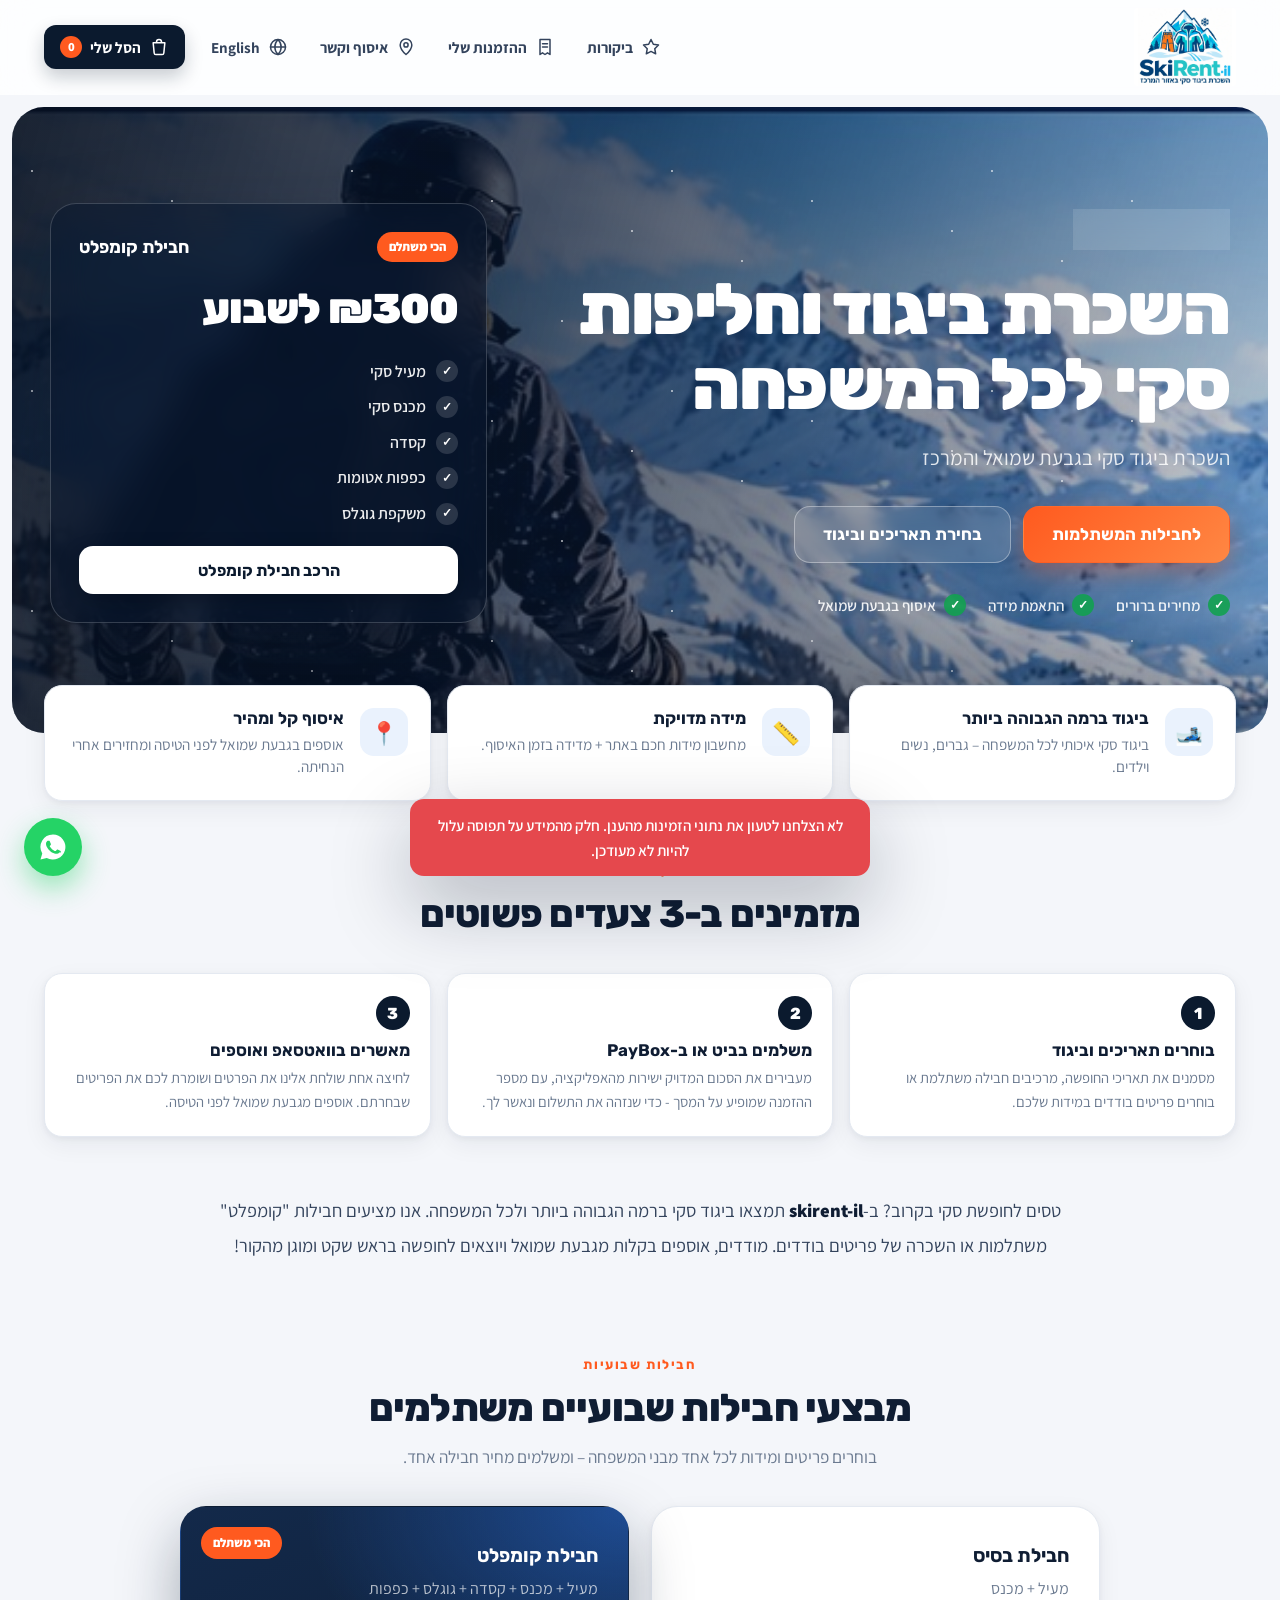
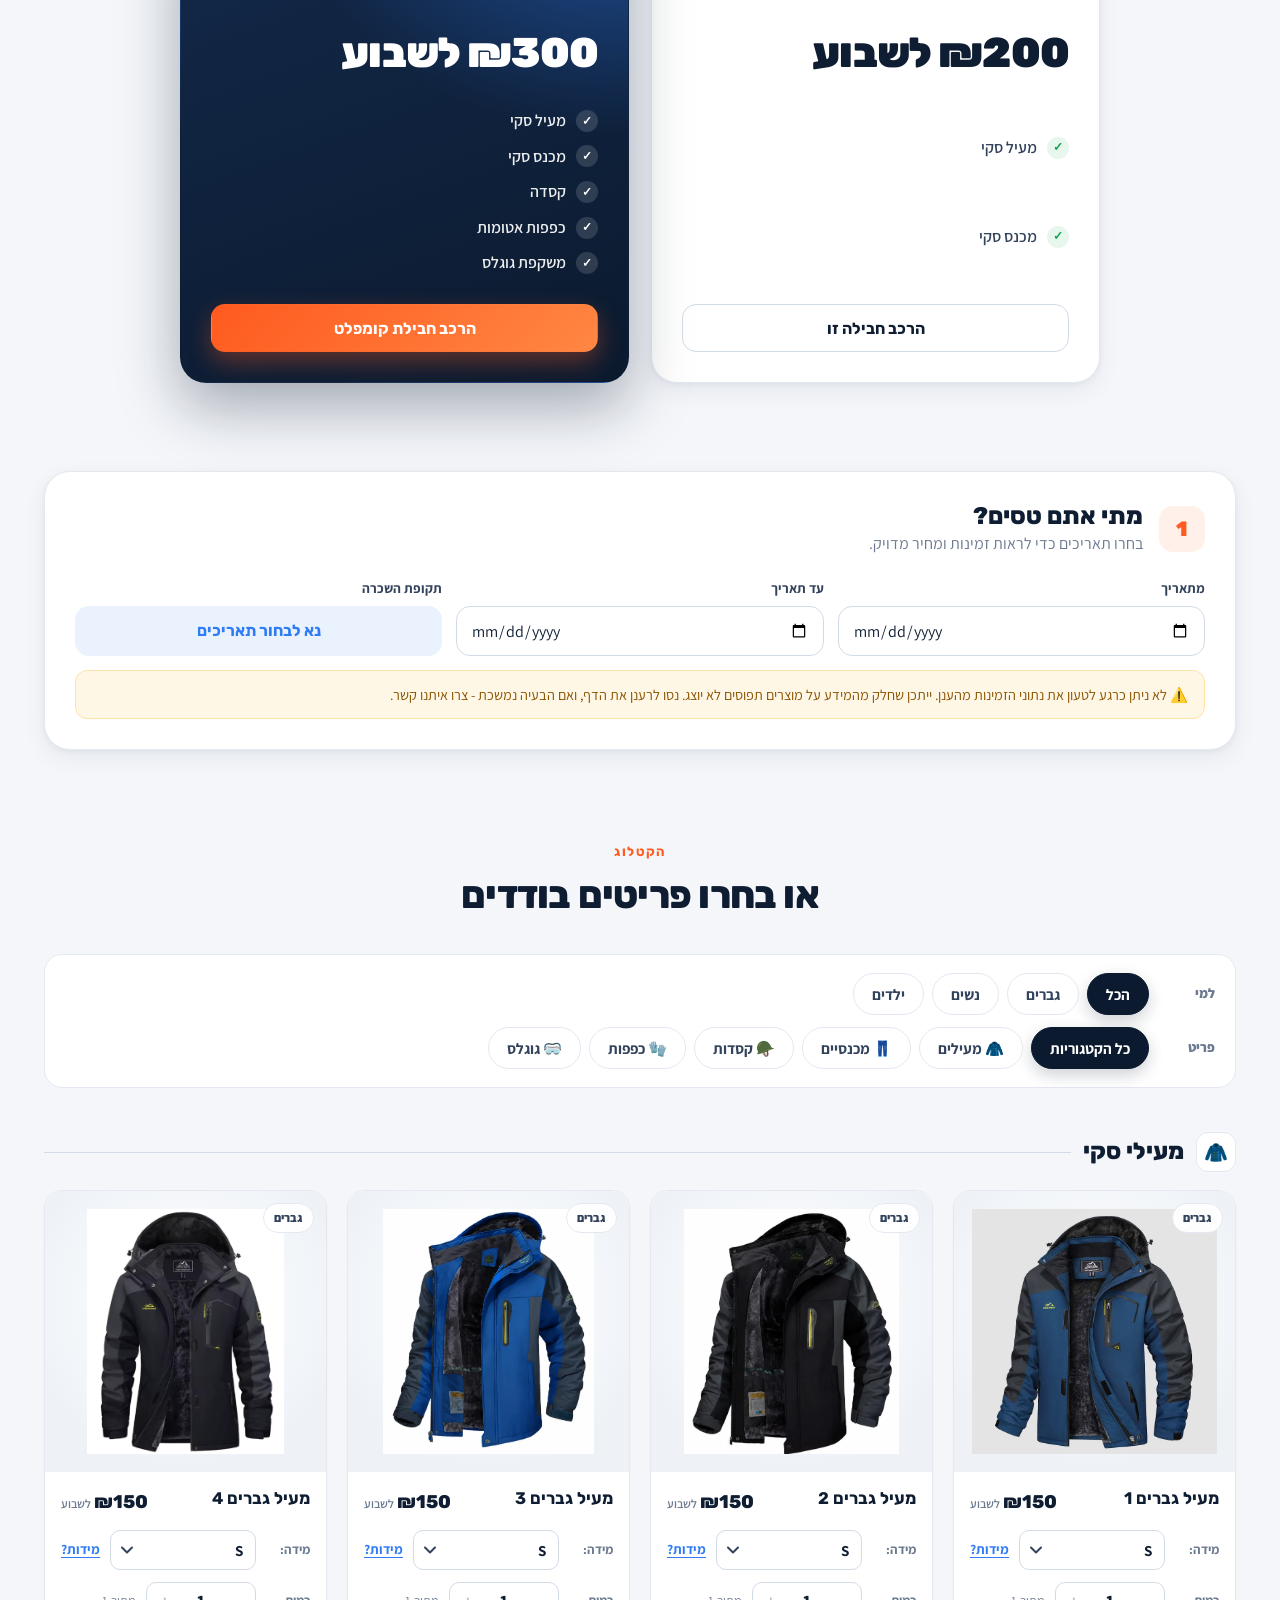
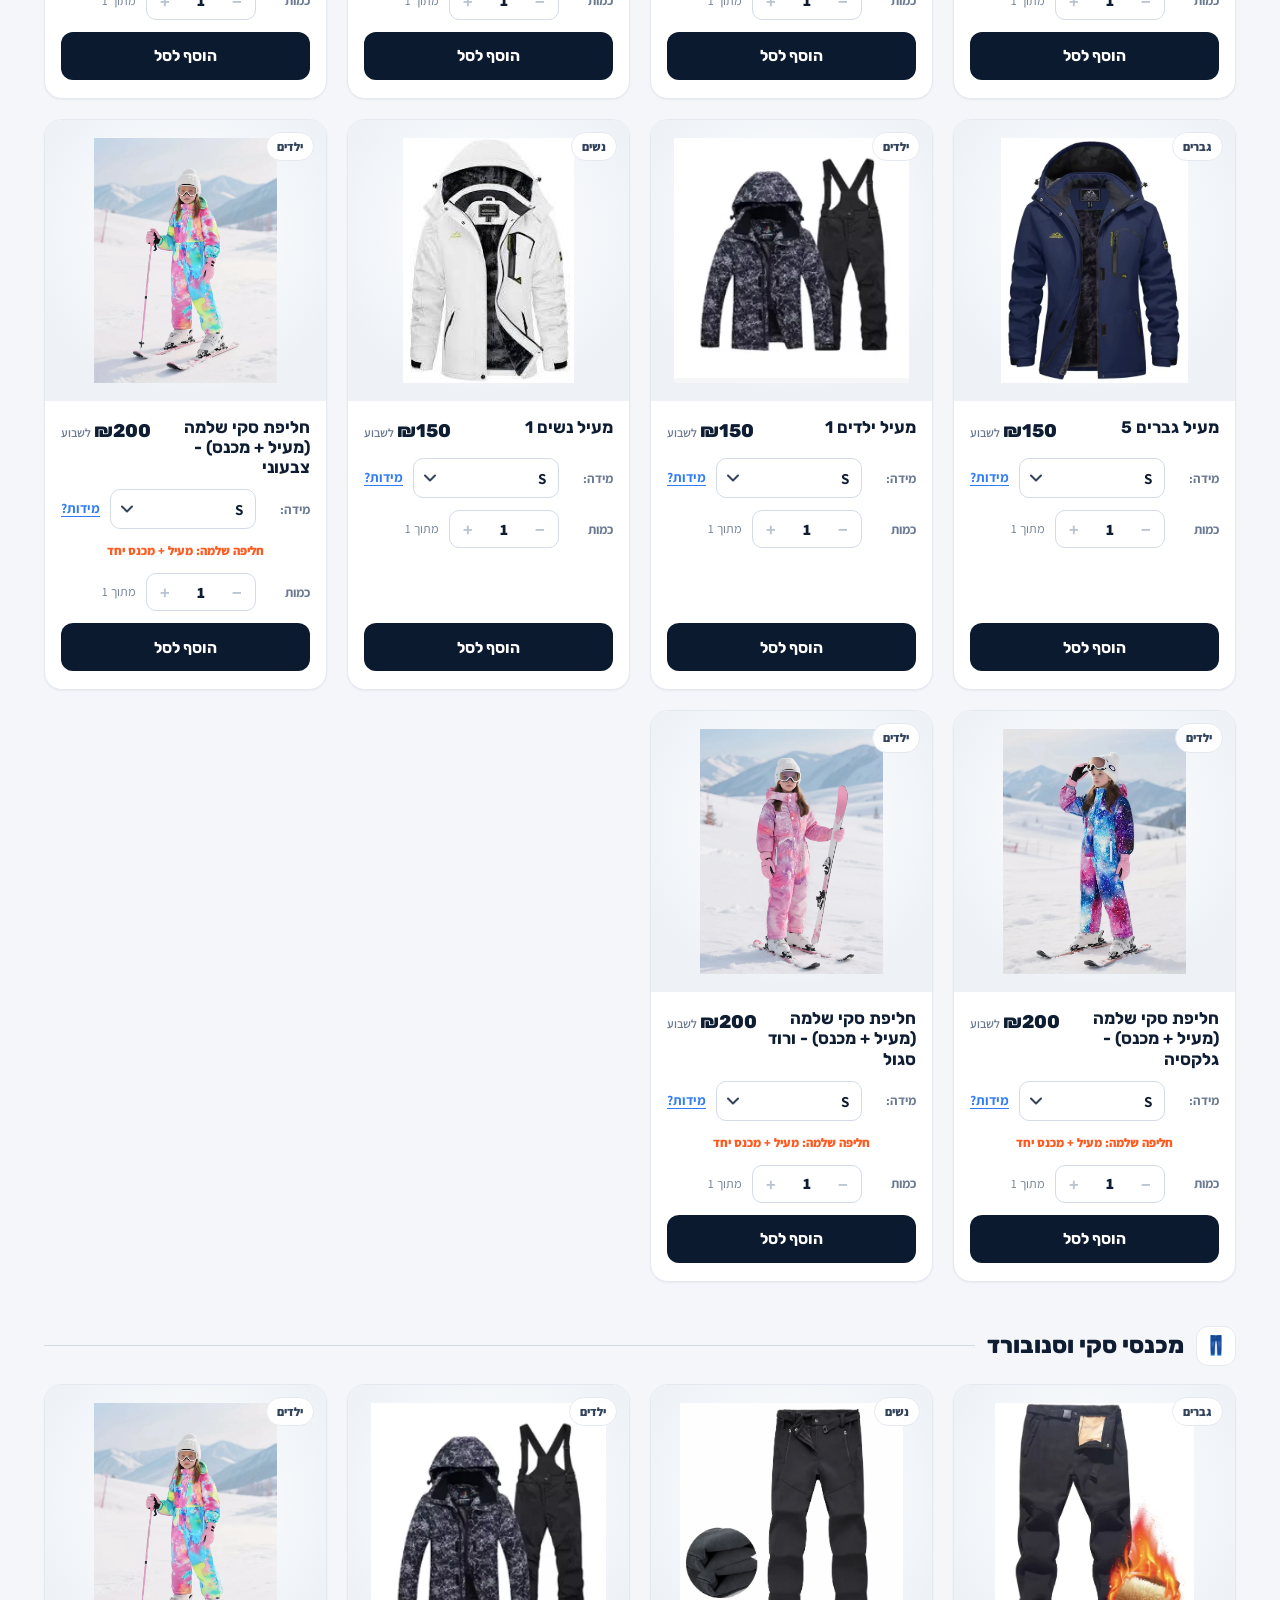
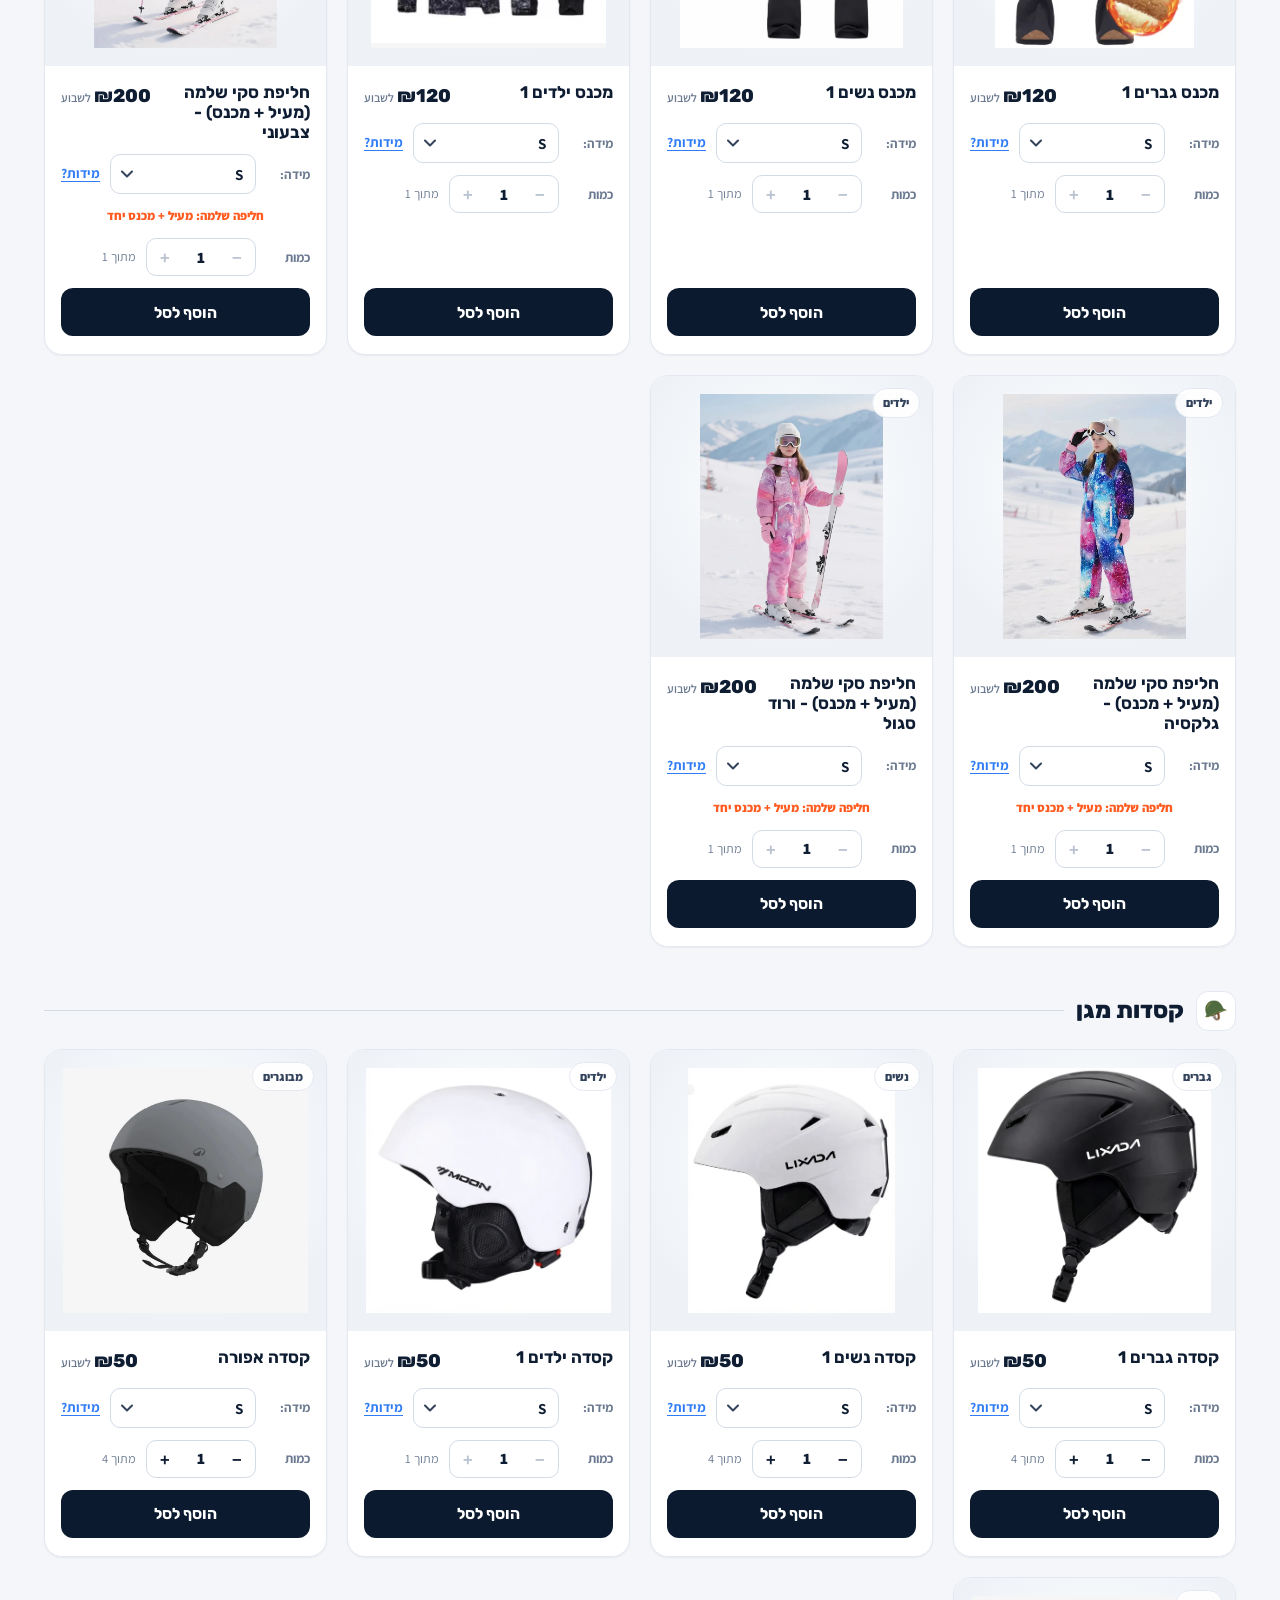
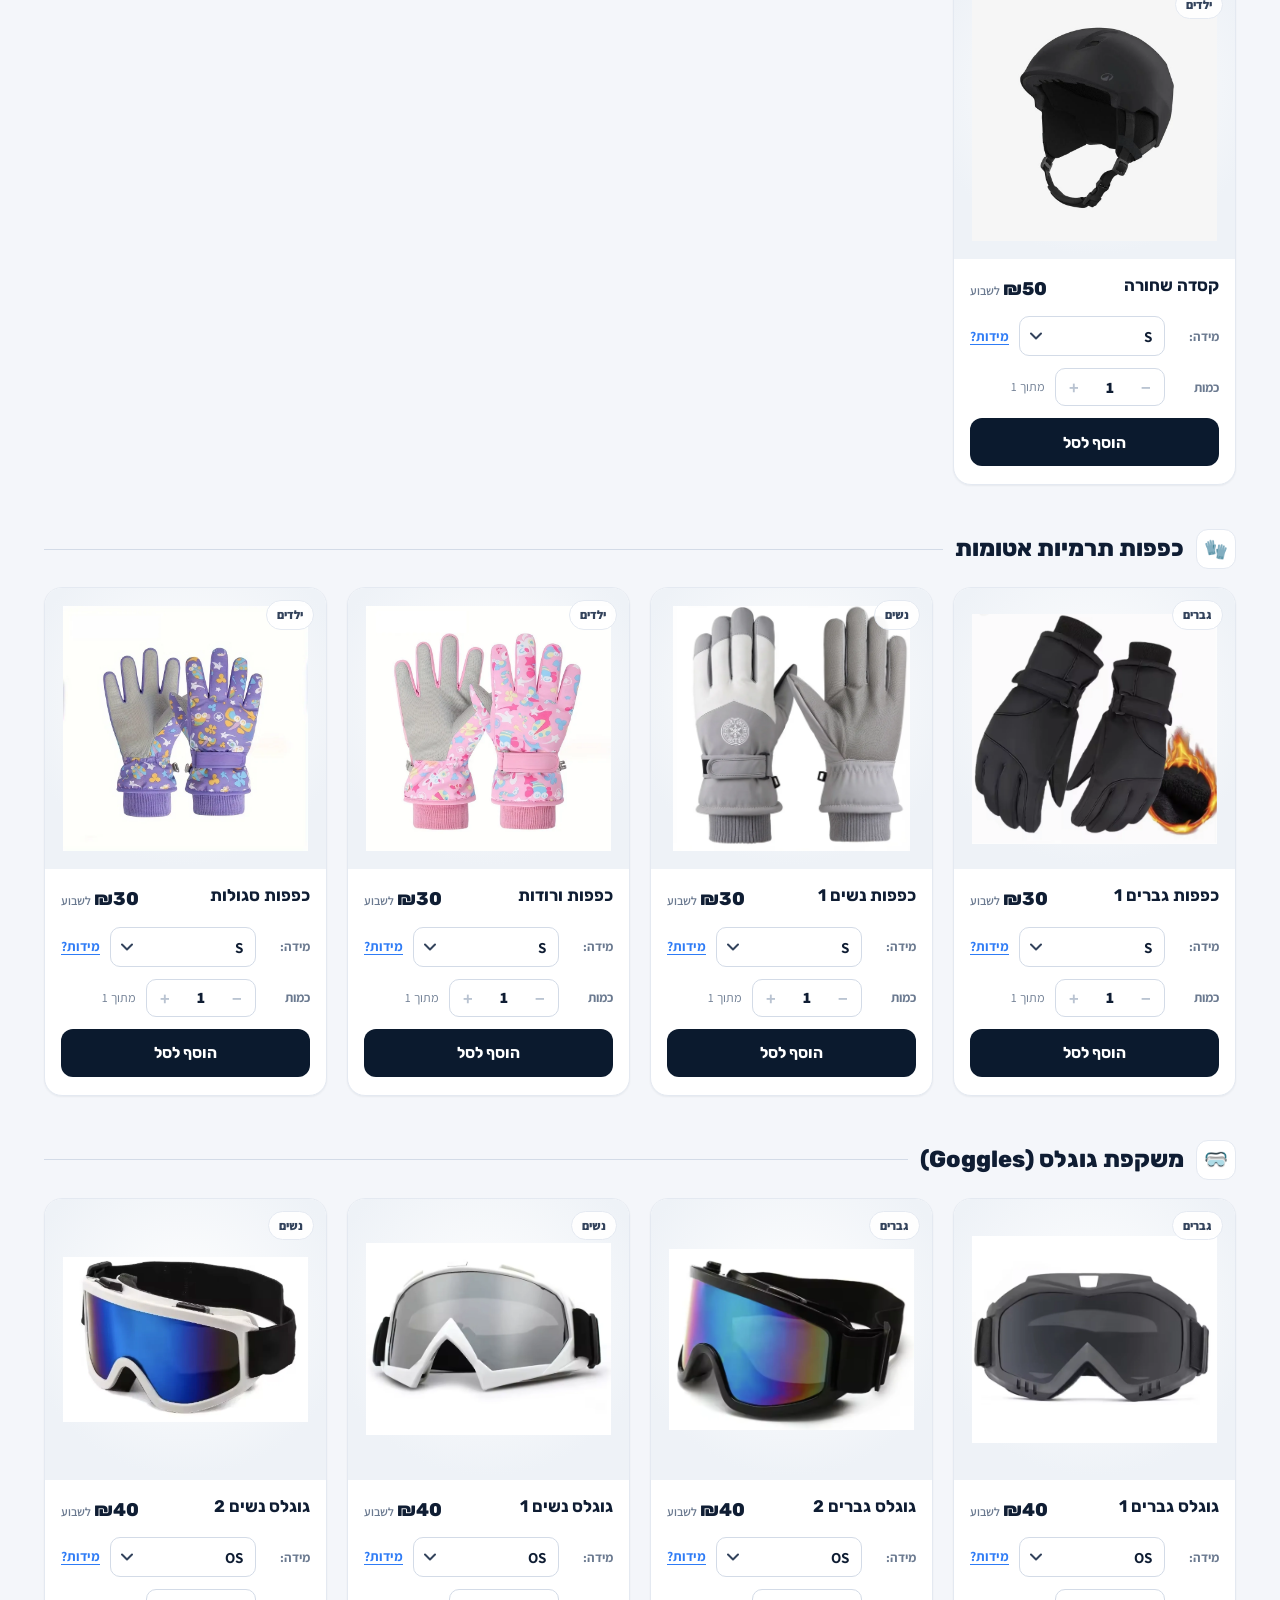
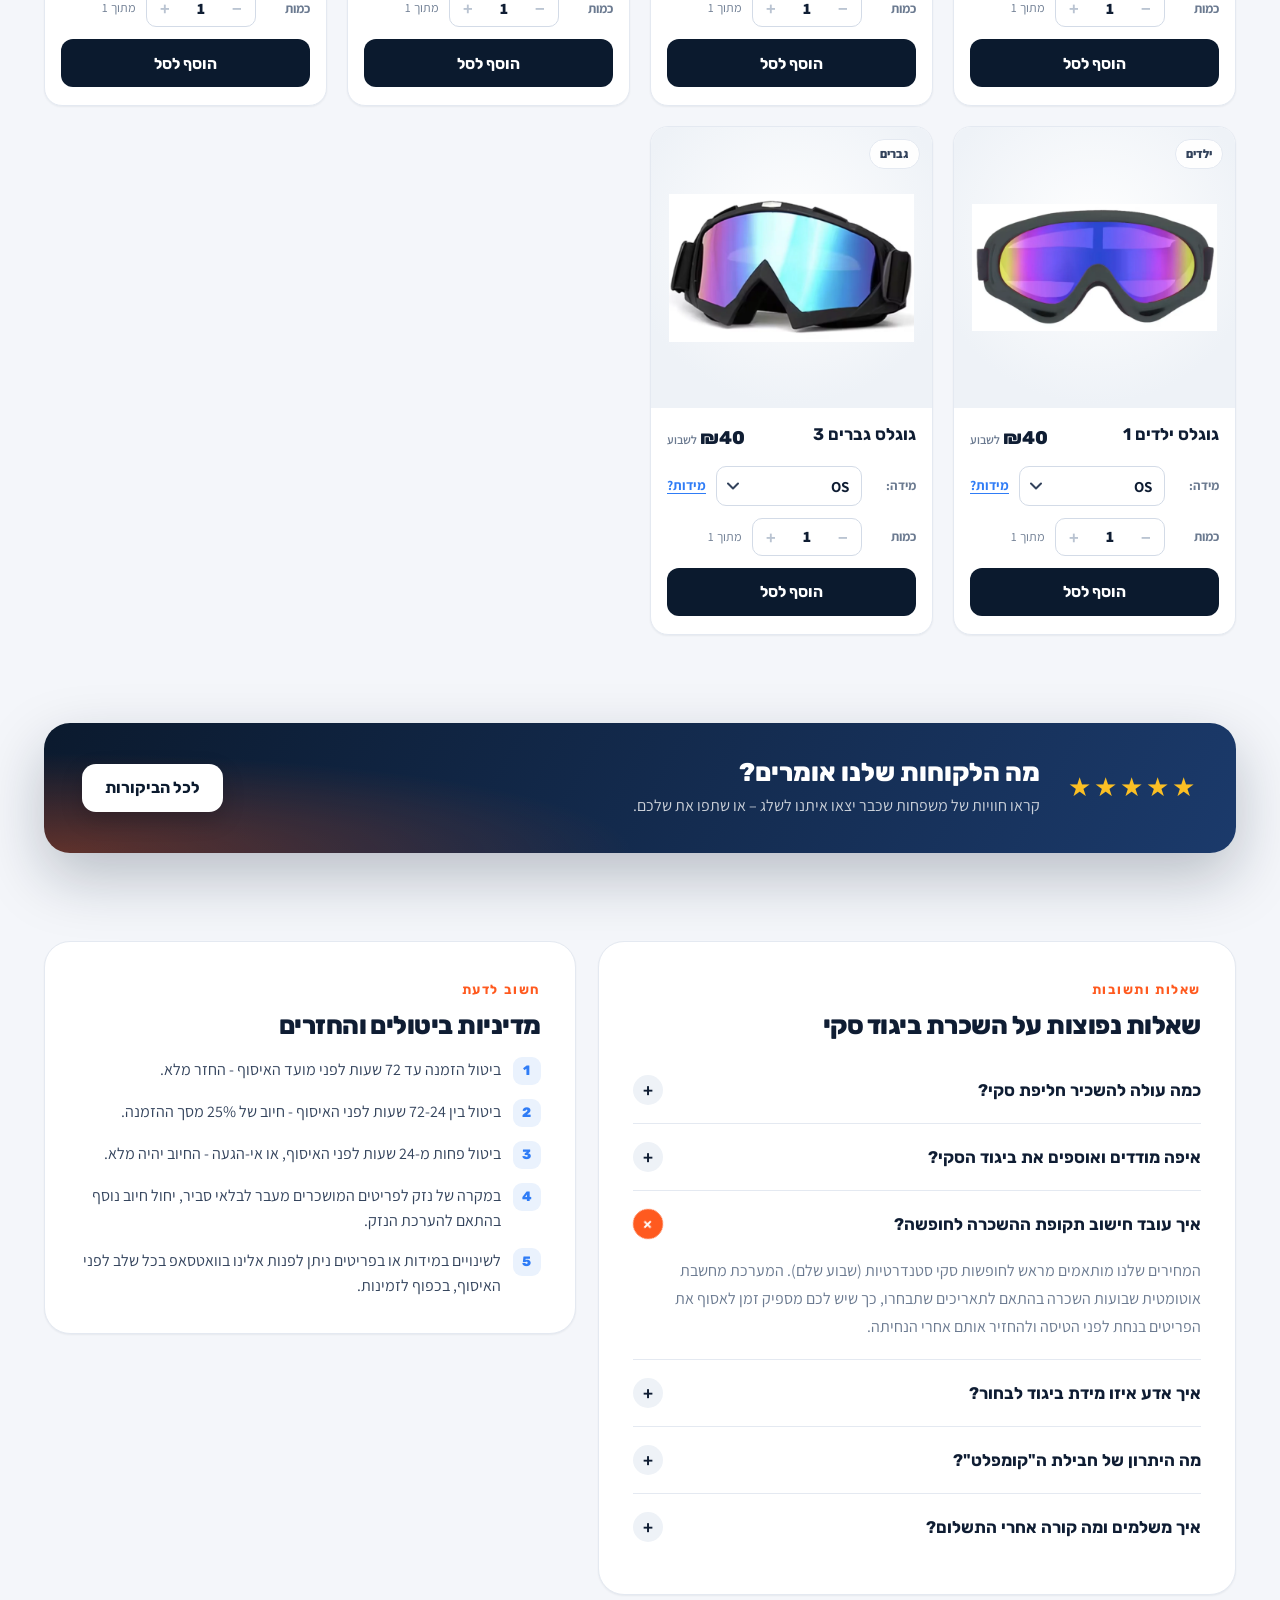
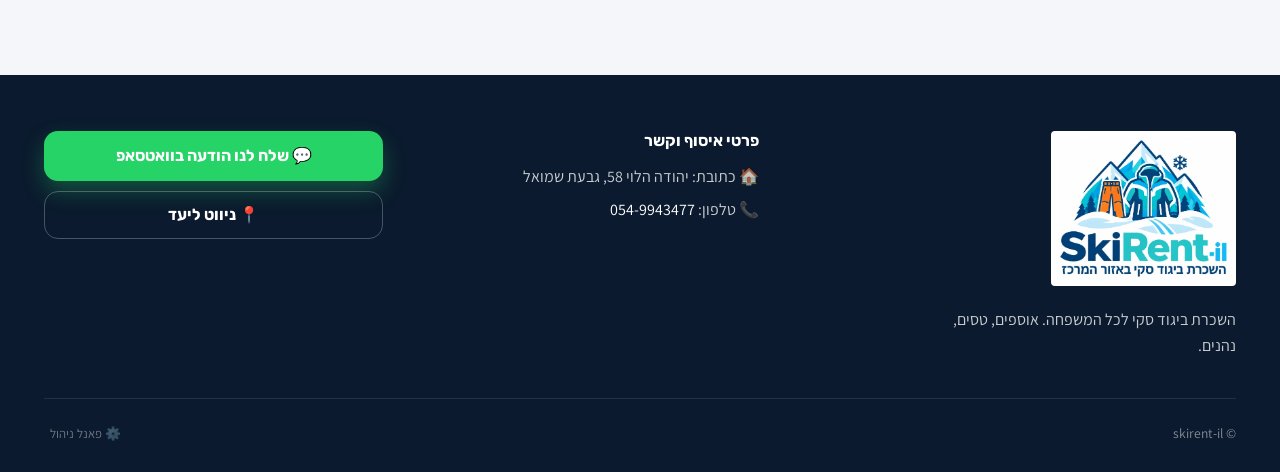
==== commit f4b5dc31: "Keep chosen size when dates change or availability reloads" ====
--- a/index.html
+++ b/index.html
@@ -45,8 +45,8 @@
     </script>
     <link rel="manifest" href="manifest.json">
     <meta name="theme-color" content="#0b1a2e">
-    <link rel="icon" type="image/png" sizes="192x192" href="logo-jacket-icon-192.png?v=jacket-20261123">
-    <link rel="apple-touch-icon" href="logo-jacket-icon-192.png?v=jacket-20261123">
+    <link rel="icon" type="image/png" sizes="192x192" href="logo-jacket-icon-192.png?v=alpine-20261123">
+    <link rel="apple-touch-icon" href="logo-jacket-icon-192.png?v=alpine-20261123">
     <link rel="preconnect" href="https://fonts.googleapis.com">
     <link rel="preconnect" href="https://fonts.gstatic.com" crossorigin>
     <link rel="stylesheet" href="https://fonts.googleapis.com/css2?family=Assistant:wght@400;500;600;700;800&family=Rubik:wght@500;600;700;800;900&display=swap">
@@ -59,7 +59,7 @@
 <header class="topbar" id="topbar">
     <div class="topbar-inner">
         <a class="brand" href="#top" aria-label="skirent-il">
-            <img class="brand-logo" src="logo-jacket-selected.webp" alt="SkiRent.il - השכרת ביגוד סקי באזור המרכז" width="984" height="747">
+            <img class="brand-logo" src="logo-jacket-selected.webp" alt="SkiRent.il - השכרת ביגוד סקי באזור המרכז" width="1019" height="842">
         </a>
 
         <nav class="main-nav" aria-label="ניווט ראשי">
@@ -351,7 +351,7 @@
     <div class="footer-inner">
         <div class="footer-brand">
             <div class="brand">
-                <img class="brand-logo" src="logo-jacket-selected.webp" alt="SkiRent.il - השכרת ביגוד סקי באזור המרכז" width="984" height="747">
+                <img class="brand-logo" src="logo-jacket-selected.webp" alt="SkiRent.il - השכרת ביגוד סקי באזור המרכז" width="1019" height="842">
             </div>
             <p data-i18n="footerTagline">השכרת ביגוד סקי לכל המשפחה. אוספים, טסים, נהנים.</p>
         </div>
@@ -1086,6 +1086,16 @@
         }, duration);
     }
 
+    const usedSizePickers = new WeakSet();
+    document.addEventListener('focusin', event => {
+        if (event.target.matches('.card-select')) usedSizePickers.add(event.target);
+    });
+    // Remember sizes the customer picked so render() (dates, filters) does not reset them to the first size (S).
+    const chosenSizes = {};
+    document.addEventListener('change', event => {
+        if (event.target.matches && event.target.matches('.card-select')) chosenSizes[event.target.id.slice(5)] = event.target.value;
+    });
+
     async function loadBlockedDates() {
         try {
             const res = await fetch(API_BASE);
@@ -1095,7 +1105,15 @@
             reviewsFromServer = data.reviews || [];
             cloudLoadFailed = false;
             document.getElementById('cloud-status').style.display = 'none';
-            render();
+            // Preserve active/used native pickers while refreshing availability in place.
+            document.querySelectorAll('.card-select').forEach(select => {
+                const key = select.id.slice(5);
+                if (!usedSizePickers.has(select) && !chosenSizes[key]) {
+                    const available = Array.from(select.options).find(option => !isProductBlocked(baseId(key), option.value));
+                    if (available) select.value = available.value;
+                }
+                onSizeChange(key);
+            });
             updateUI();
             renderAdminList();
             renderReviewsPublic();
@@ -1295,7 +1313,8 @@
             // אם כולן תפוסות, נופלים חזרה למידה הראשונה ומציגים שהיא תפוסה
             const prodSizes = p.sizes || sizes[p.cat];
             const availableSize = prodSizes.find(s => !isProductBlocked(p.id, s));
-            const defaultSize = availableSize || prodSizes[0];
+            const keptSize = chosenSizes[key];
+            const defaultSize = (keptSize && prodSizes.includes(keptSize)) ? keptSize : (availableSize || prodSizes[0]);
             const blockData = getProductBlockData(p.id, defaultSize);
             const isInCart = cartItems.some(i => i.id === p.id && i.size === defaultSize);
             const targetGrid = document.getElementById(`grid-${cat}`);
@@ -2515,4 +2534,3 @@
 </script>
 </body>
 </html>
-
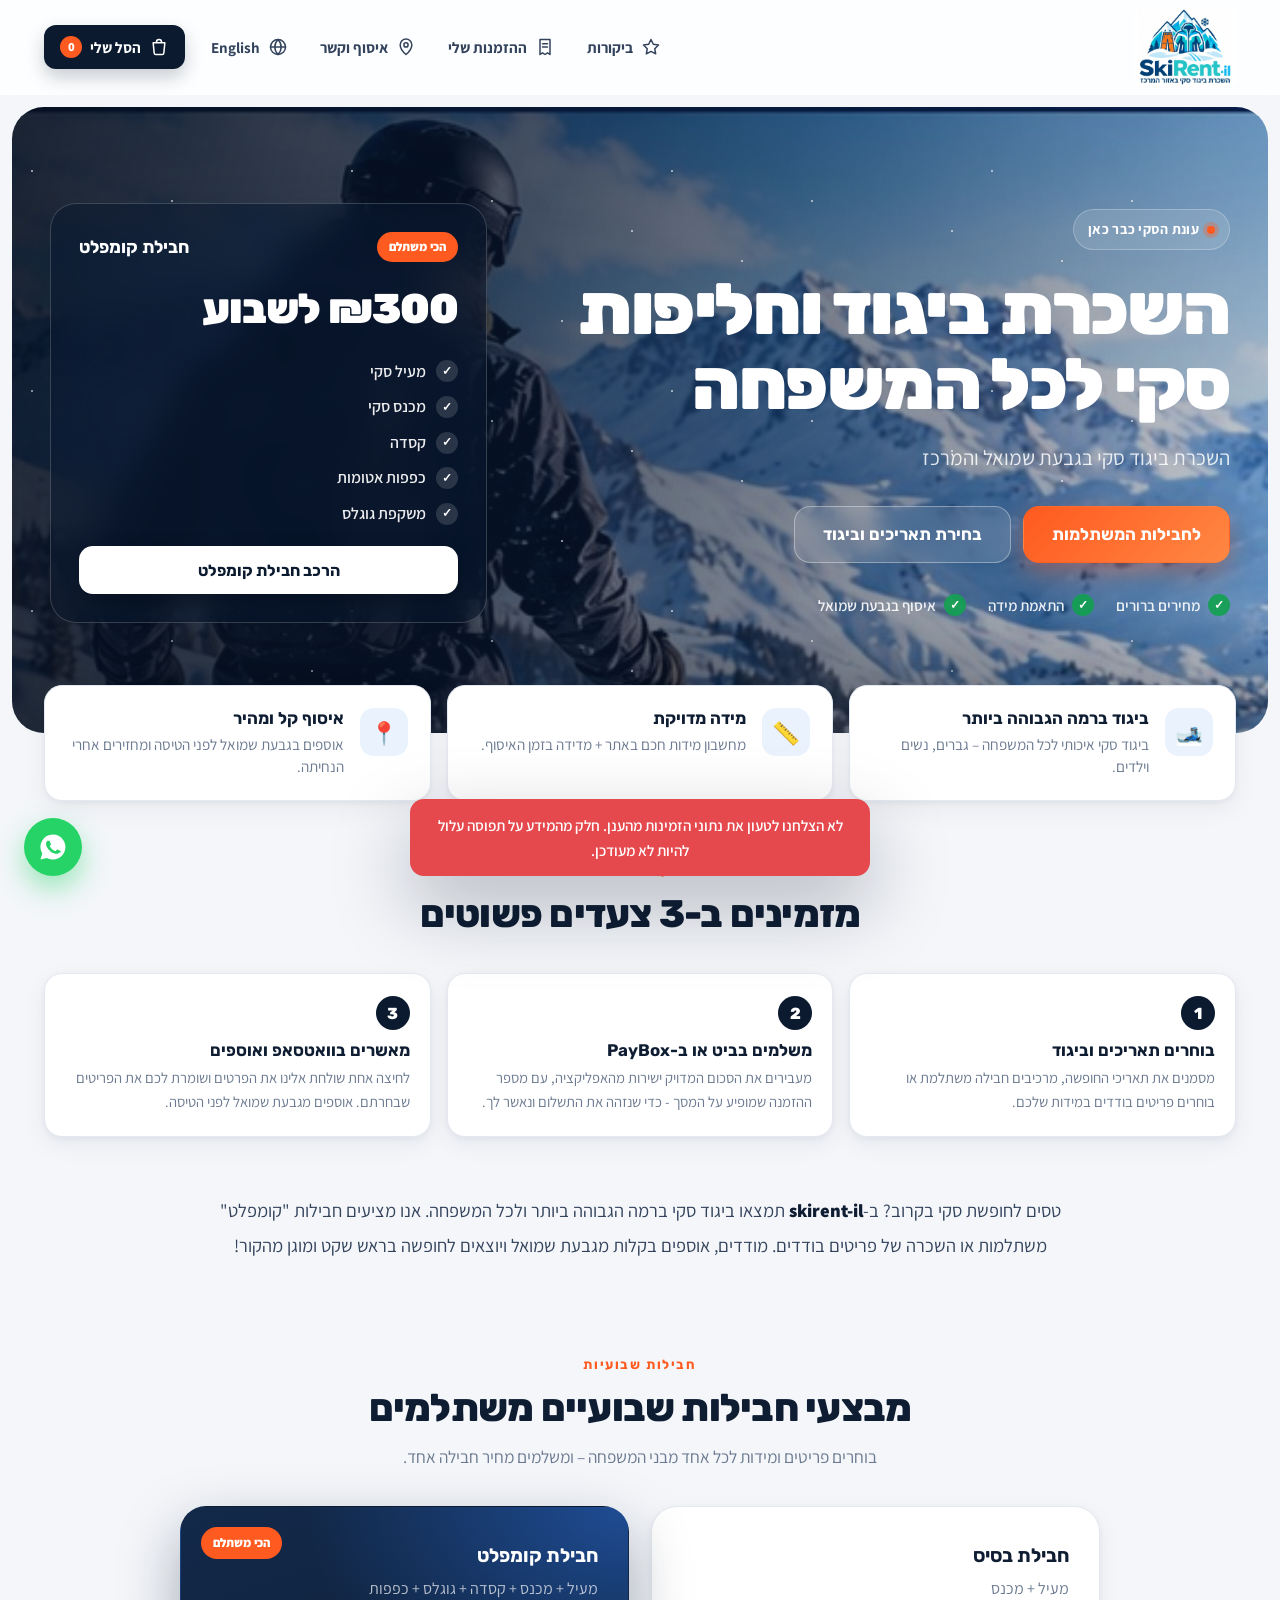
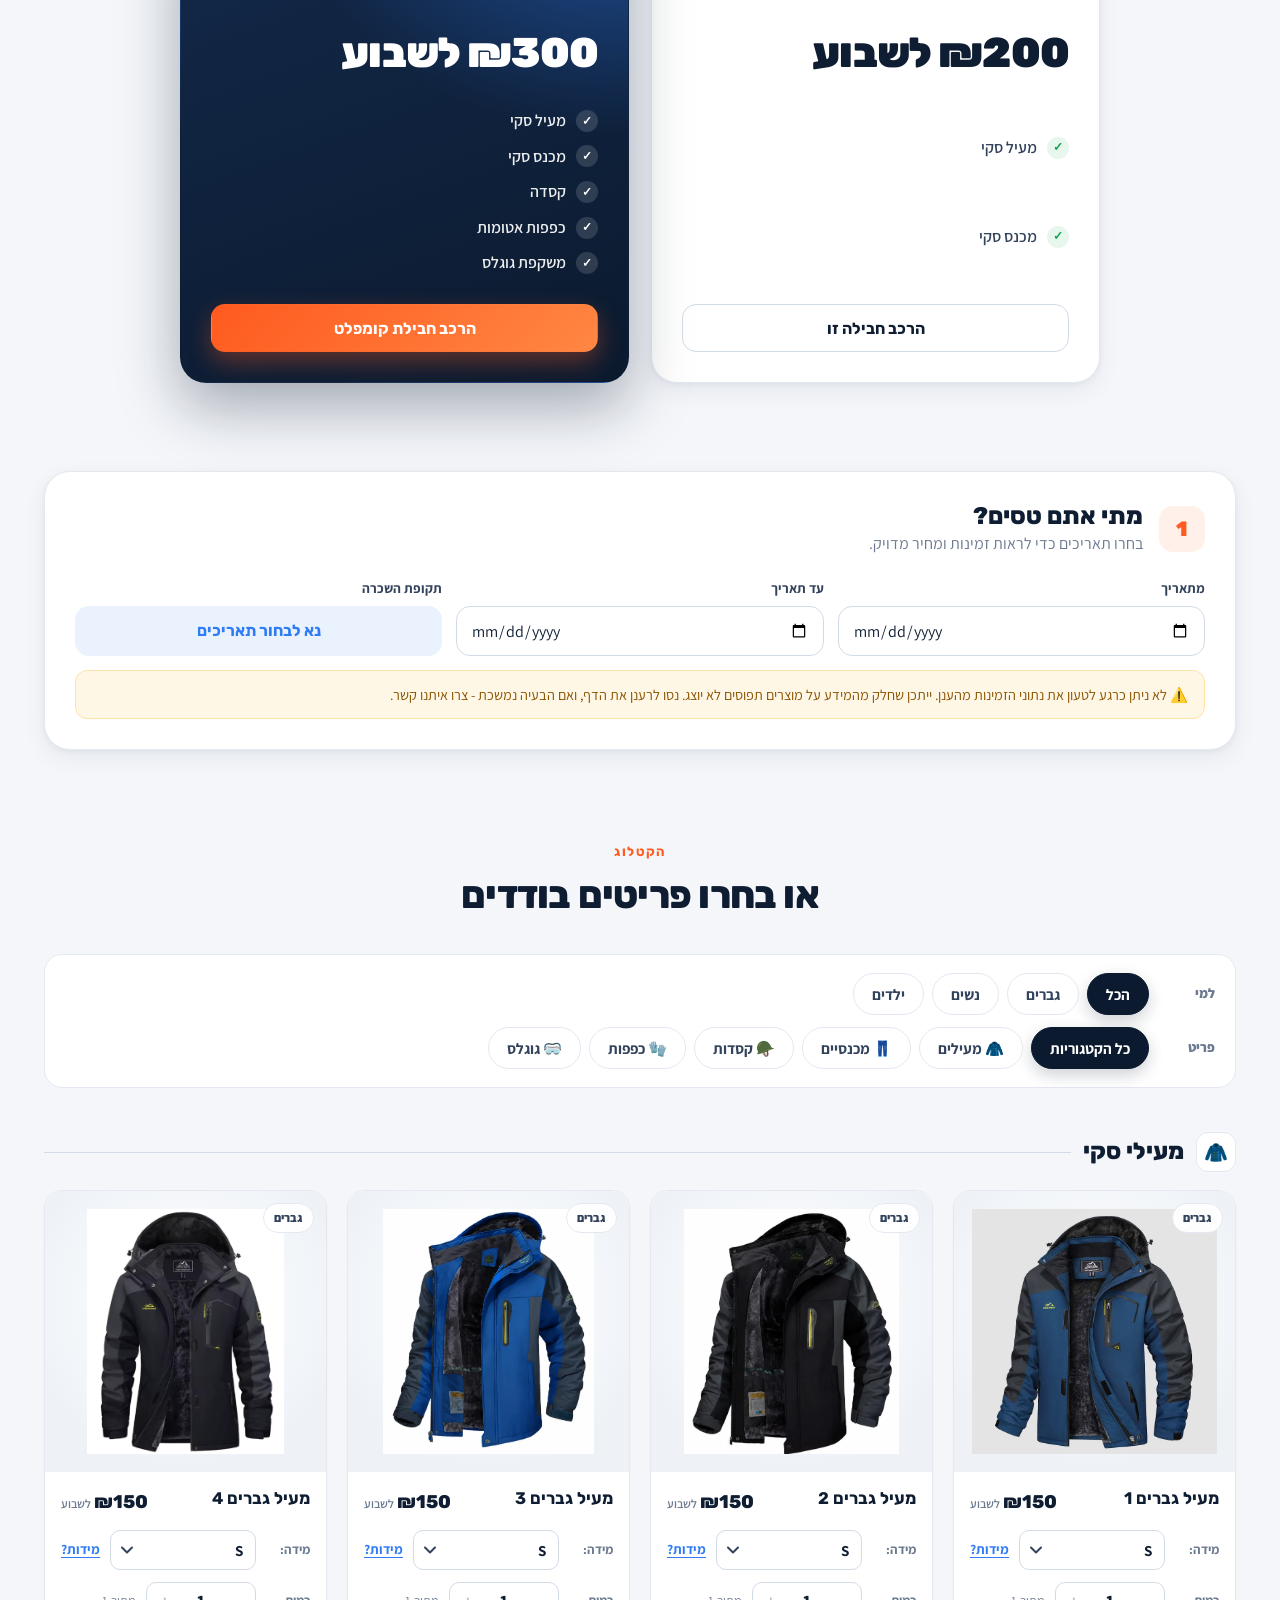
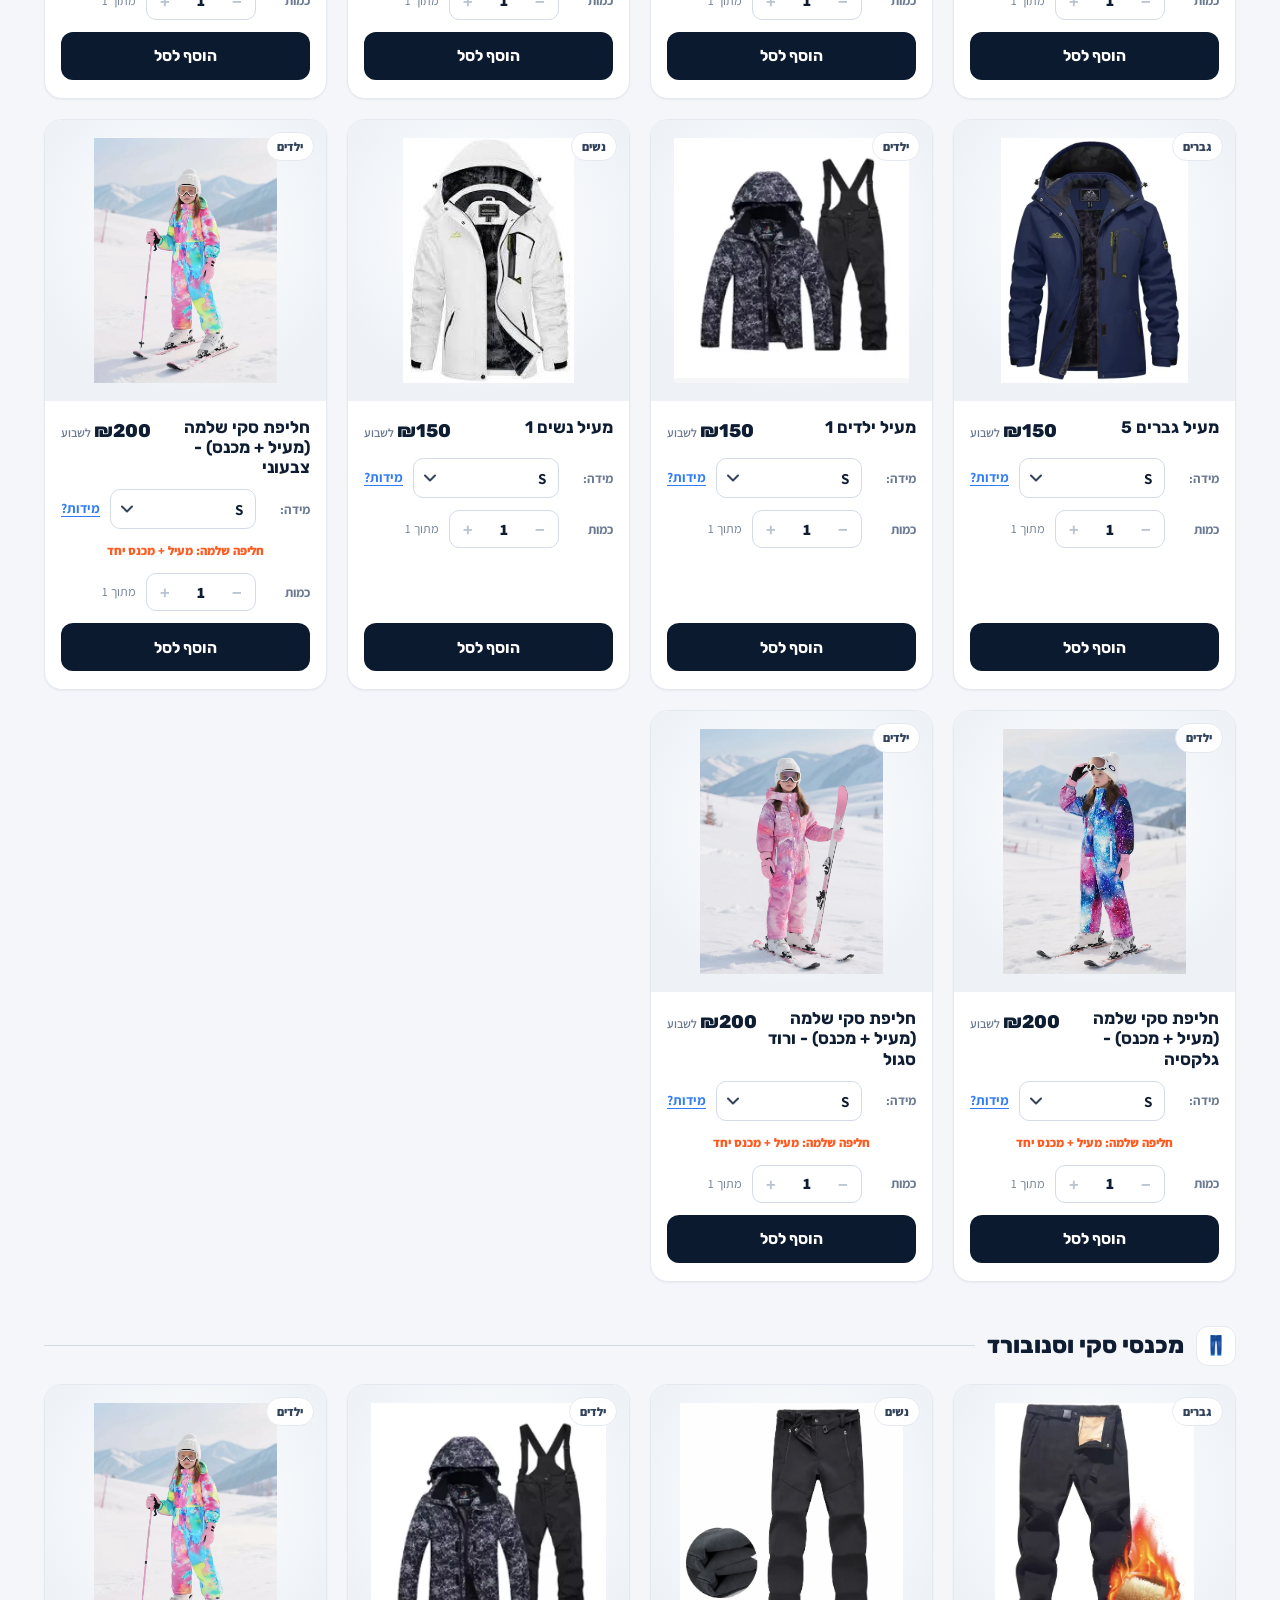
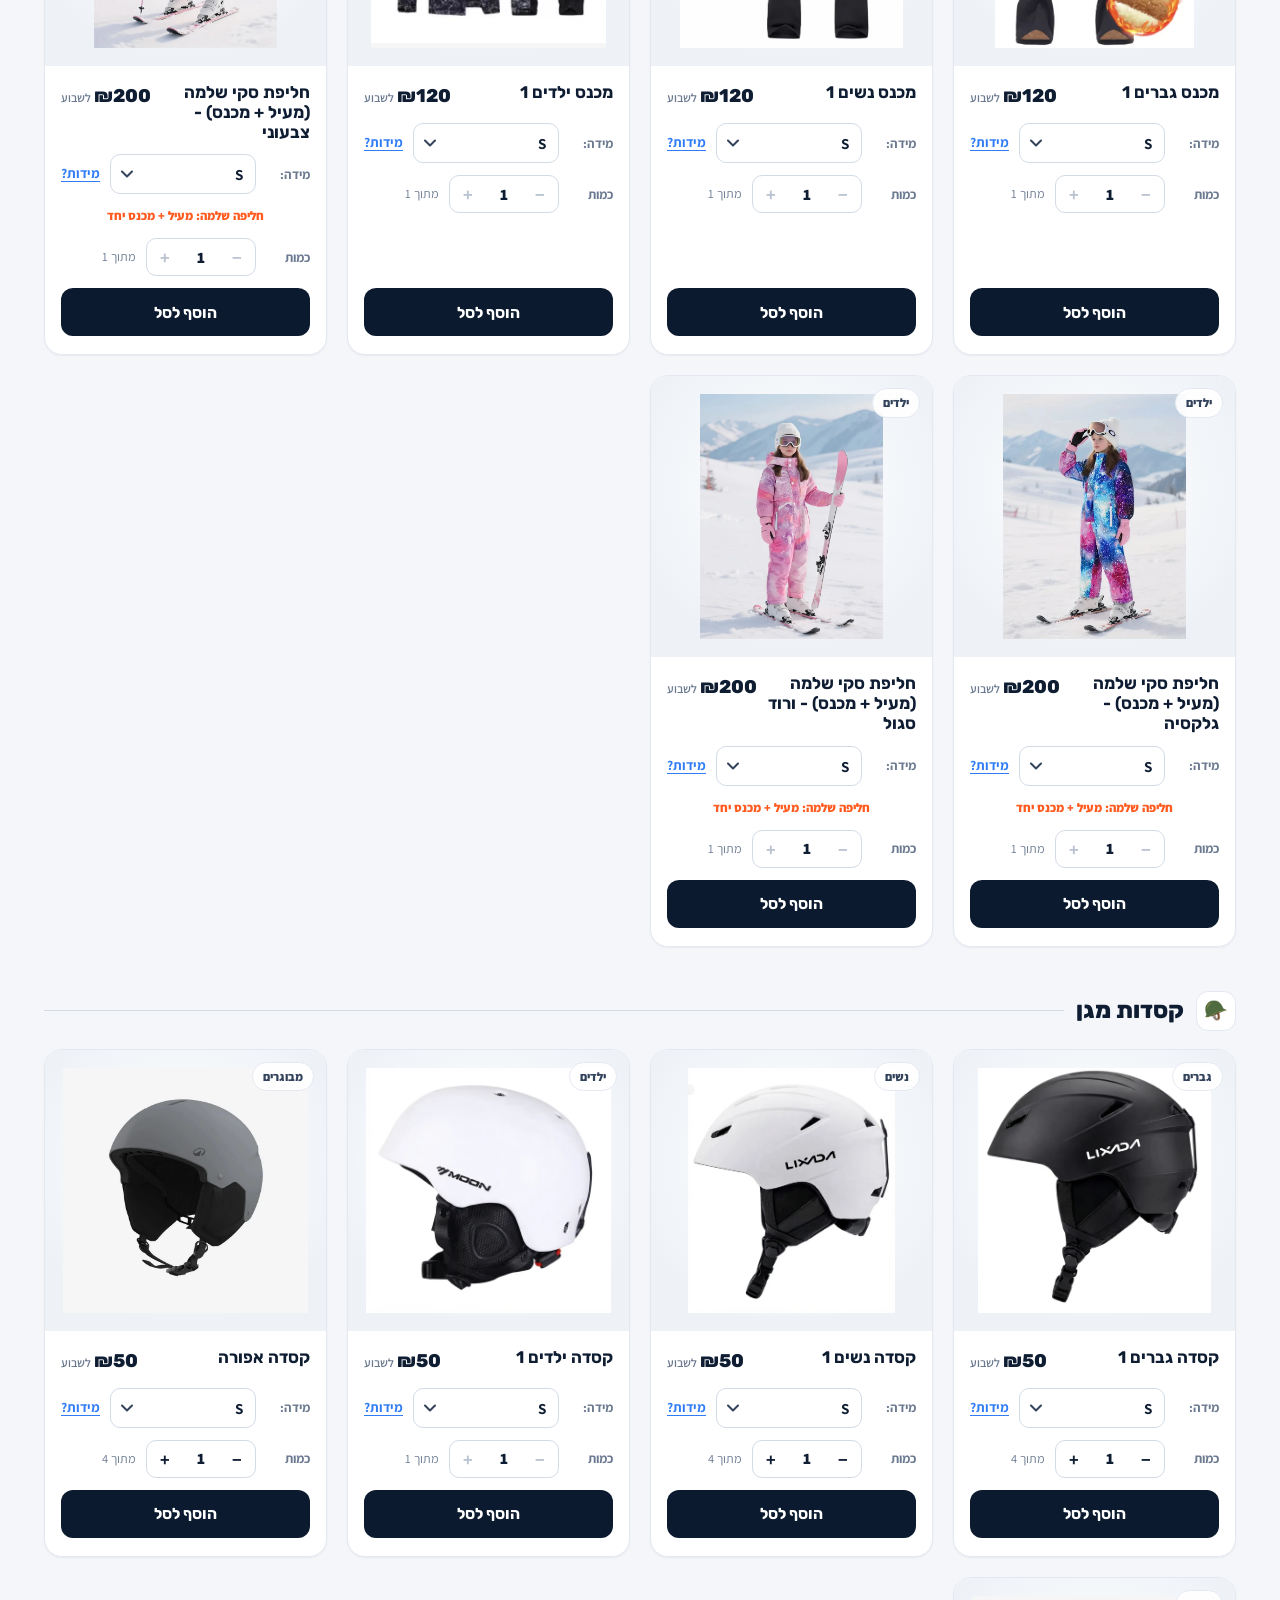
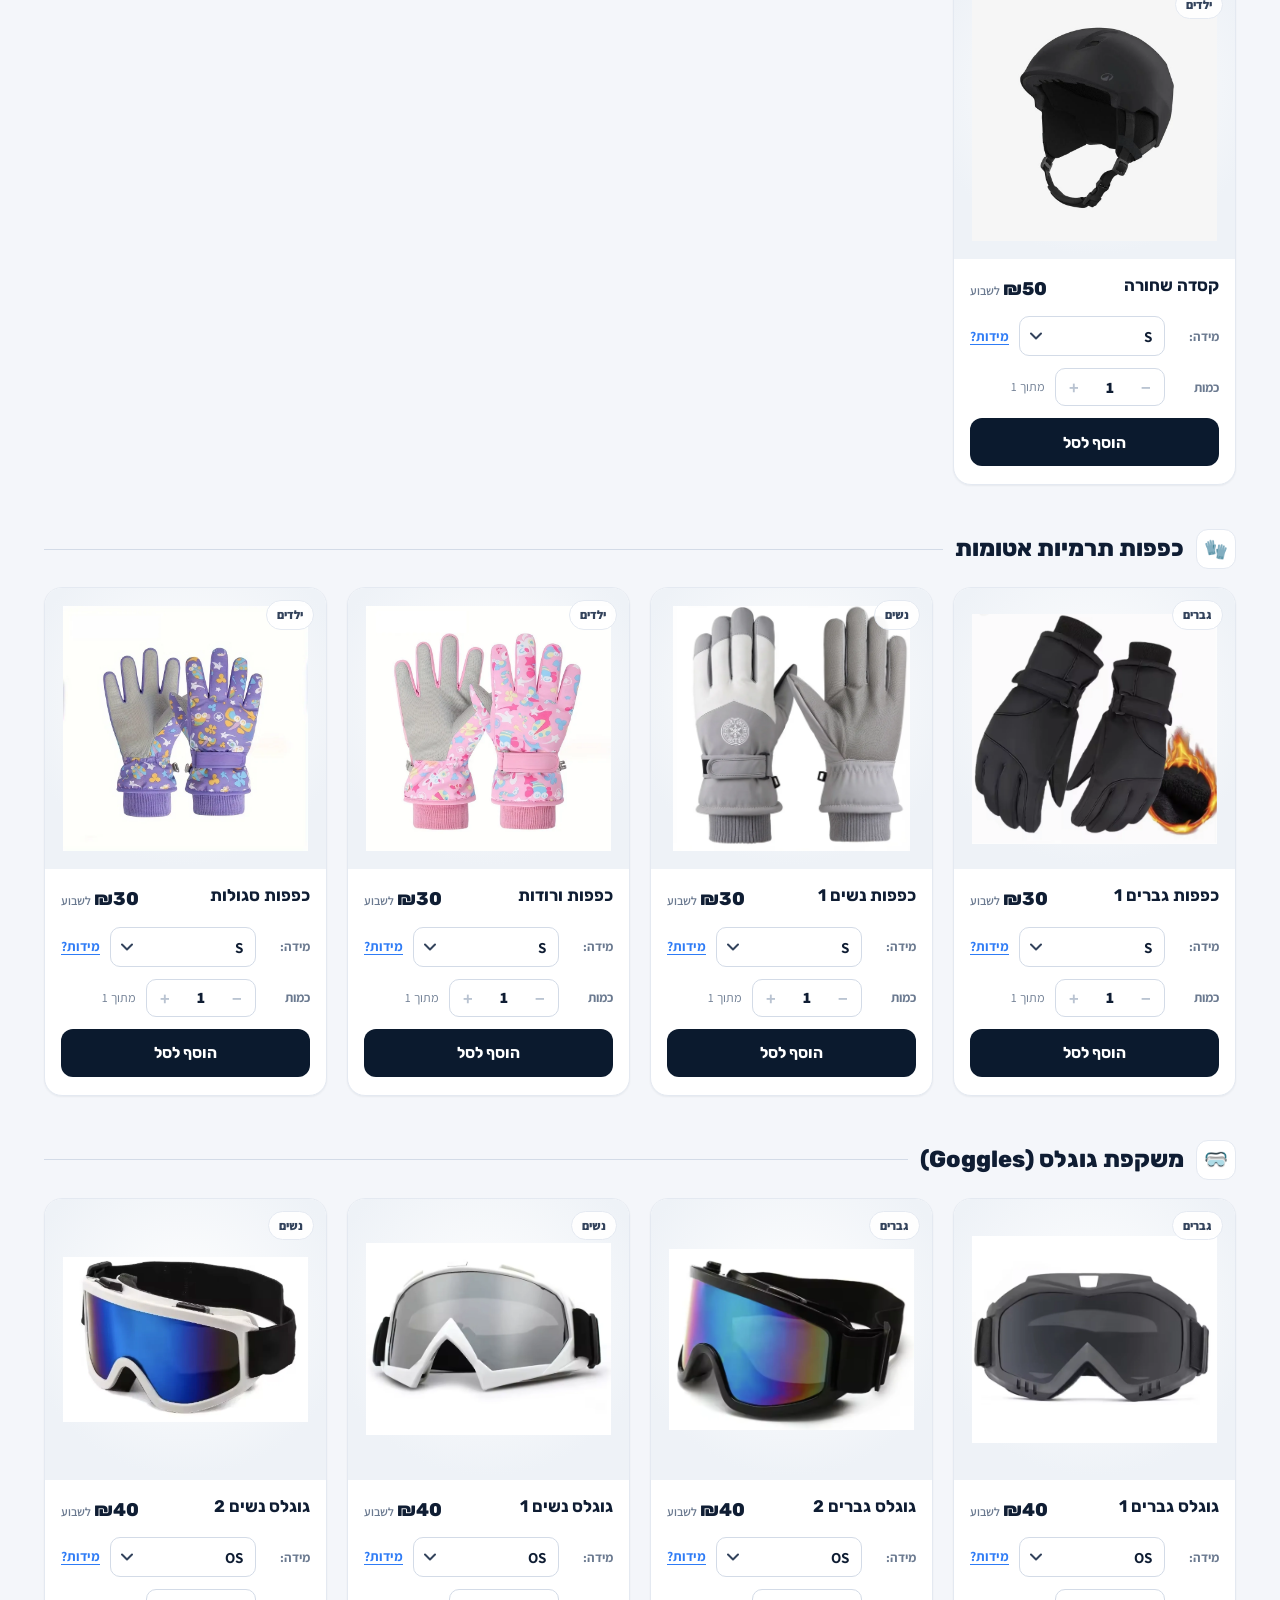
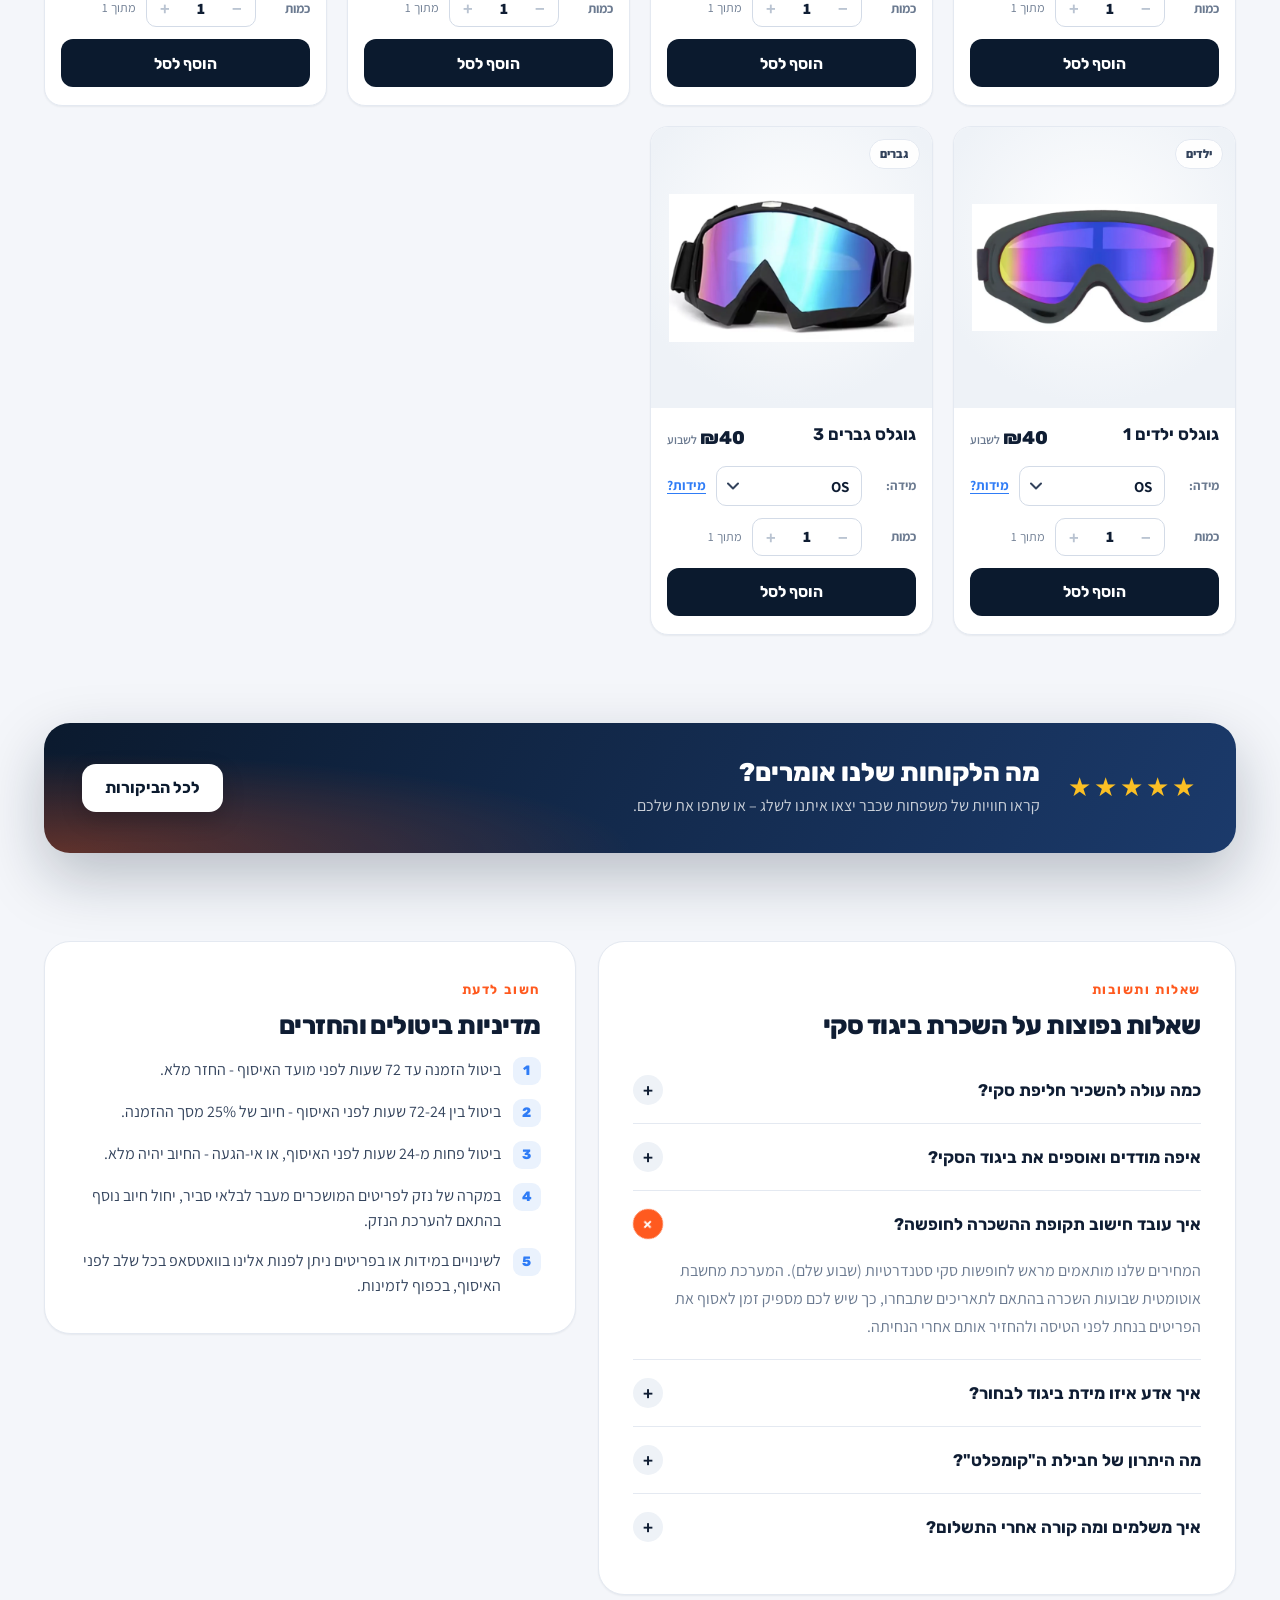
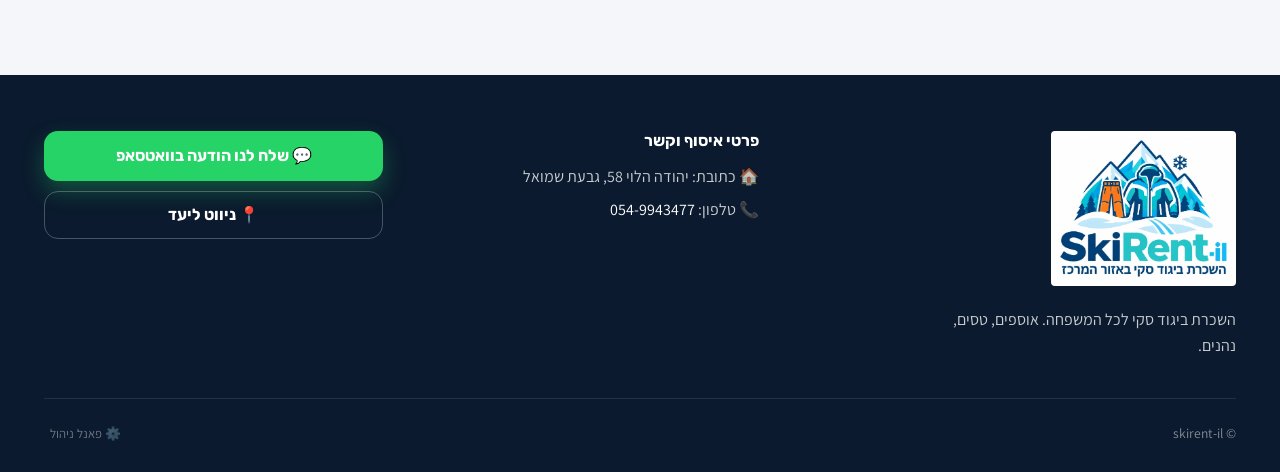
==== commit e5fbe40b: "Check availability and bind prices to product ids on the server; clean restored carts" ====
--- a/index.html
+++ b/index.html
@@ -743,6 +743,8 @@
             reasonCopiedText: 'סיבת ההעברה הועתקה - הדביקו אותה בשדה הסיבה/הערה באפליקציה:', manualReasonText: 'רשמו באפליקציה את סיבת ההעברה הזו:',
             payNowLineText: (appName, price, phone) => `עברו לאפליקציית <b>${appName}</b> והעבירו <b style="color:var(--success);">₪${price}</b> למספר <b dir="ltr">${phone}</b>.`,
             orderNumberLineText: (orderId) => `מספר ההזמנה שלכם: <b>${orderId}</b>`,
+            qtyOverStockToast: (n) => `הכמות המבוקשת עבור ${n} גדולה מהמלאי. הסירו או שנו אחד מהם בסל.`,
+            availabilityUnverifiedToast: 'לא הצלחנו לאמת זמינות כרגע, ההזמנה לא נשלחה. נסו שוב בעוד רגע.',
             orderCreateFailedToast: 'יצירת ההזמנה נכשלה. בדקו חיבור לאינטרנט ונסו שוב.',
             adminOrdersTitle: '📦 הזמנות שהתקבלו:', noOrdersAdminYetText: 'עדיין אין הזמנות.',
             orderStatusText: (s) => ({ pending: '⏳ ממתין לתשלום', paid: '✅ שולם', cancelled: '❌ בוטל' })[s] || s,
@@ -868,6 +870,8 @@
             reasonCopiedText: "The transfer reason was copied - paste it in the app's reason/note field:", manualReasonText: 'Enter this transfer reason in the app:',
             payNowLineText: (appName, price, phone) => `Open <b>${appName}</b> and transfer <b style="color:var(--success);">₪${price}</b> to <b dir="ltr">${phone}</b>.`,
             orderNumberLineText: (orderId) => `Your order number: <b>${orderId}</b>`,
+            qtyOverStockToast: (n) => `The quantity requested for ${n} is more than we have in stock. Please remove or change one in the cart.`,
+            availabilityUnverifiedToast: 'We could not verify availability right now, so the order was not sent. Please try again in a moment.',
             orderCreateFailedToast: 'Could not create the order. Check your connection and try again.',
             adminOrdersTitle: '📦 Received orders:', noOrdersAdminYetText: 'No orders yet.',
             orderStatusText: (s) => ({ pending: '⏳ Pending payment', paid: '✅ Paid', cancelled: '❌ Cancelled' })[s] || s,
@@ -1105,6 +1109,7 @@
             reviewsFromServer = data.reviews || [];
             cloudLoadFailed = false;
             document.getElementById('cloud-status').style.display = 'none';
+            checkCartValidity(); // a cart restored from a previous visit may now hold taken items
             // Preserve active/used native pickers while refreshing availability in place.
             document.querySelectorAll('.card-select').forEach(select => {
                 const key = select.id.slice(5);
@@ -1214,7 +1219,11 @@
     }
 
     function checkCartValidity() {
+        // Drop cart items and bundles that are taken for the chosen dates, and say so once.
+        const before = cartItems.length + cartBundles.length;
         cartItems = cartItems.filter(item => !isProductBlocked(item.id, item.size));
+        cartBundles = cartBundles.filter(b => !b.items.some(it => isProductBlocked(it.id, it.size)));
+        if (cartItems.length + cartBundles.length < before) showToast(t('bundleItemBlockedToast'), "error");
     }
 
     let currentCat = 'all';
@@ -1811,6 +1820,33 @@
                 })
             });
             const data = await res.json();
+            if (data && data.error === 'availability_unverified') {
+                if (btnBit) btnBit.disabled = false;
+                if (btnPaybox) btnPaybox.disabled = false;
+                showToast(t('availabilityUnverifiedToast'), "error", 6000);
+                return;
+            }
+            if (data && data.error === 'unavailable') {
+                if (btnBit) btnBit.disabled = false;
+                if (btnPaybox) btnPaybox.disabled = false;
+                // Refresh availability. If that removes the taken items, checkCartValidity already showed the toast.
+                const unitsBefore = cartItems.length + cartBundles.length;
+                await loadBlockedDates();
+                if (cartItems.length + cartBundles.length === unitsBefore) {
+                    // Nothing was removed (e.g. the same item+size appears twice in the cart): say what is wrong.
+                    const list = Array.isArray(data.items) ? data.items : [];
+                    const names = list.map(x => { const p = products.find(q => q.id === x.id); return (p ? translateProductName(p) : x.id) + ' (' + x.size + ')'; }).join(', ');
+                    const qtyIssue = list.some(x => x.reason === 'quantity');
+                    showToast(qtyIssue ? t('qtyOverStockToast', names) : t('bundleItemBlockedToast'), "error", 7000);
+                }
+                return;
+            }
+            if (data && data.error === 'invalid_order') {
+                if (btnBit) btnBit.disabled = false;
+                if (btnPaybox) btnPaybox.disabled = false;
+                showToast(t('orderCreateFailedToast'), "error");
+                return;
+            }
             if (!res.ok || !data.ok) throw new Error(data.error || 'create_order failed');
             serverOrder = data;
         } catch (err) {
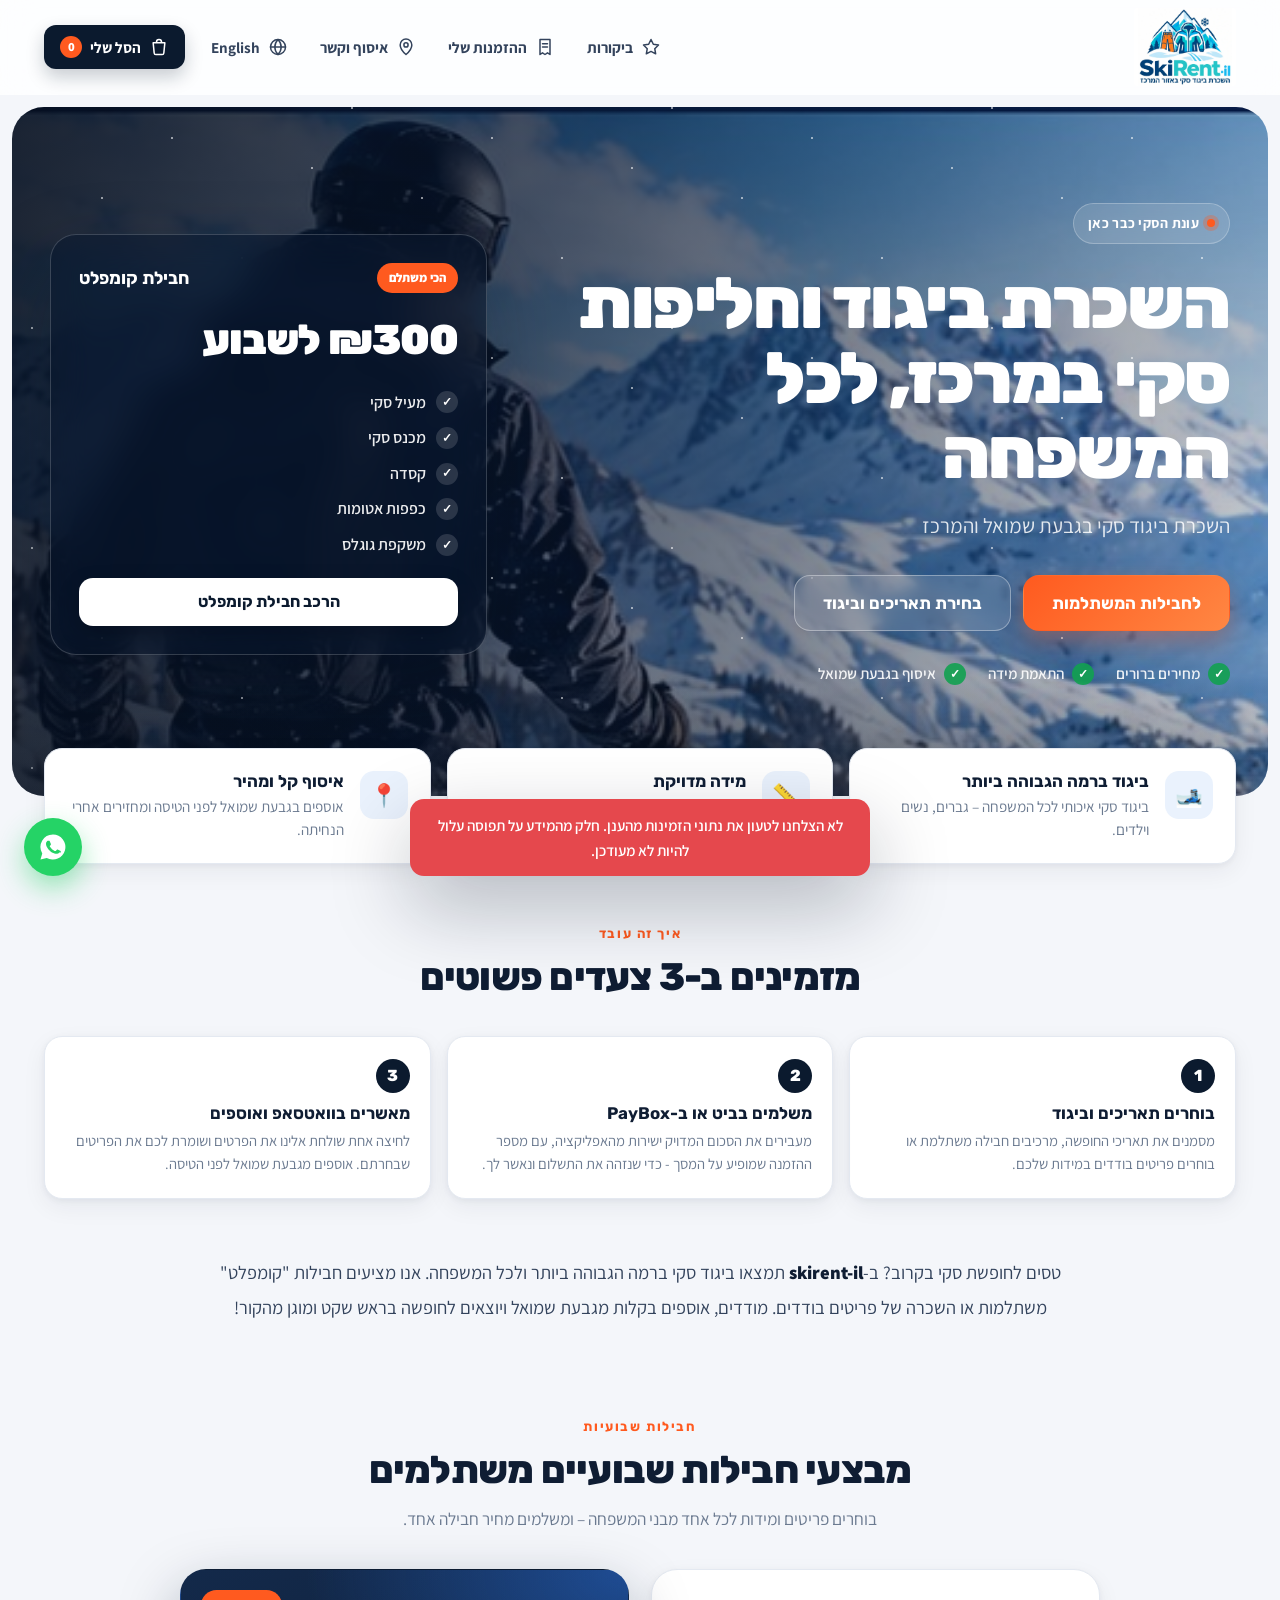
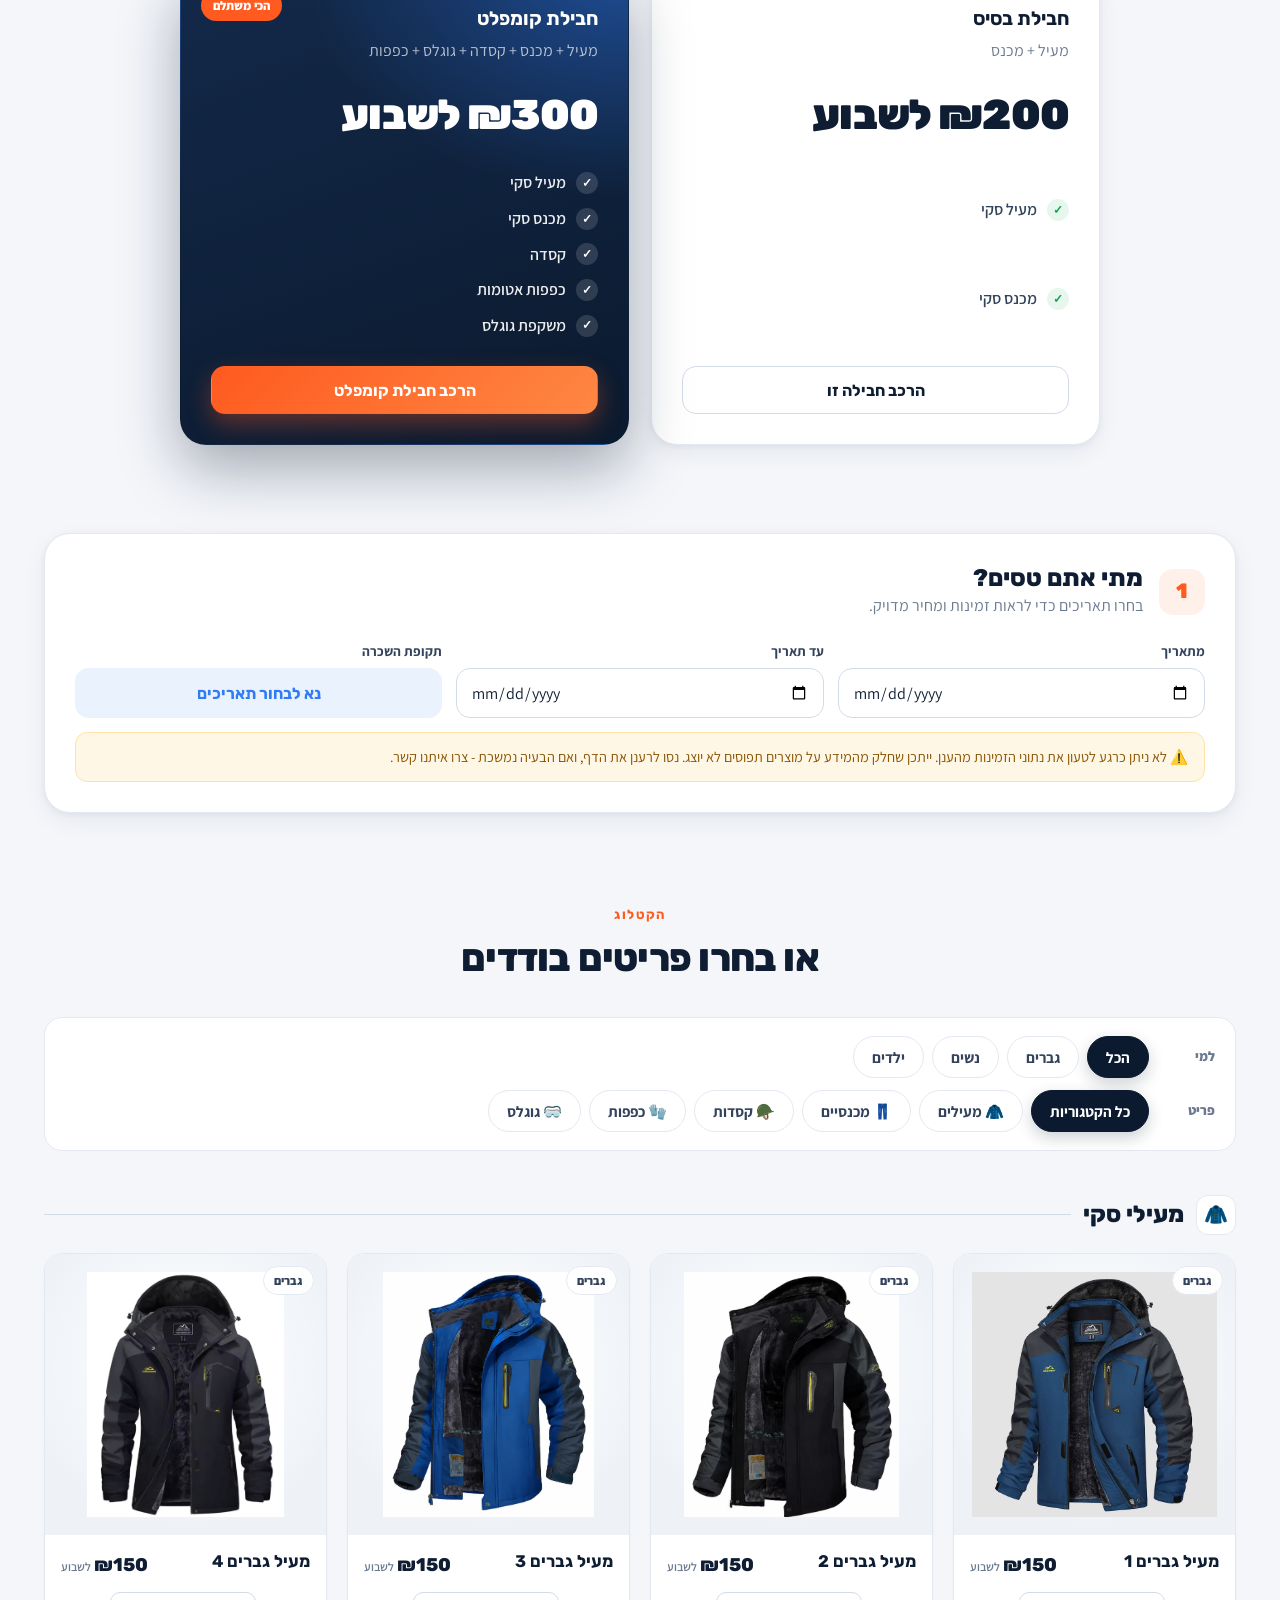
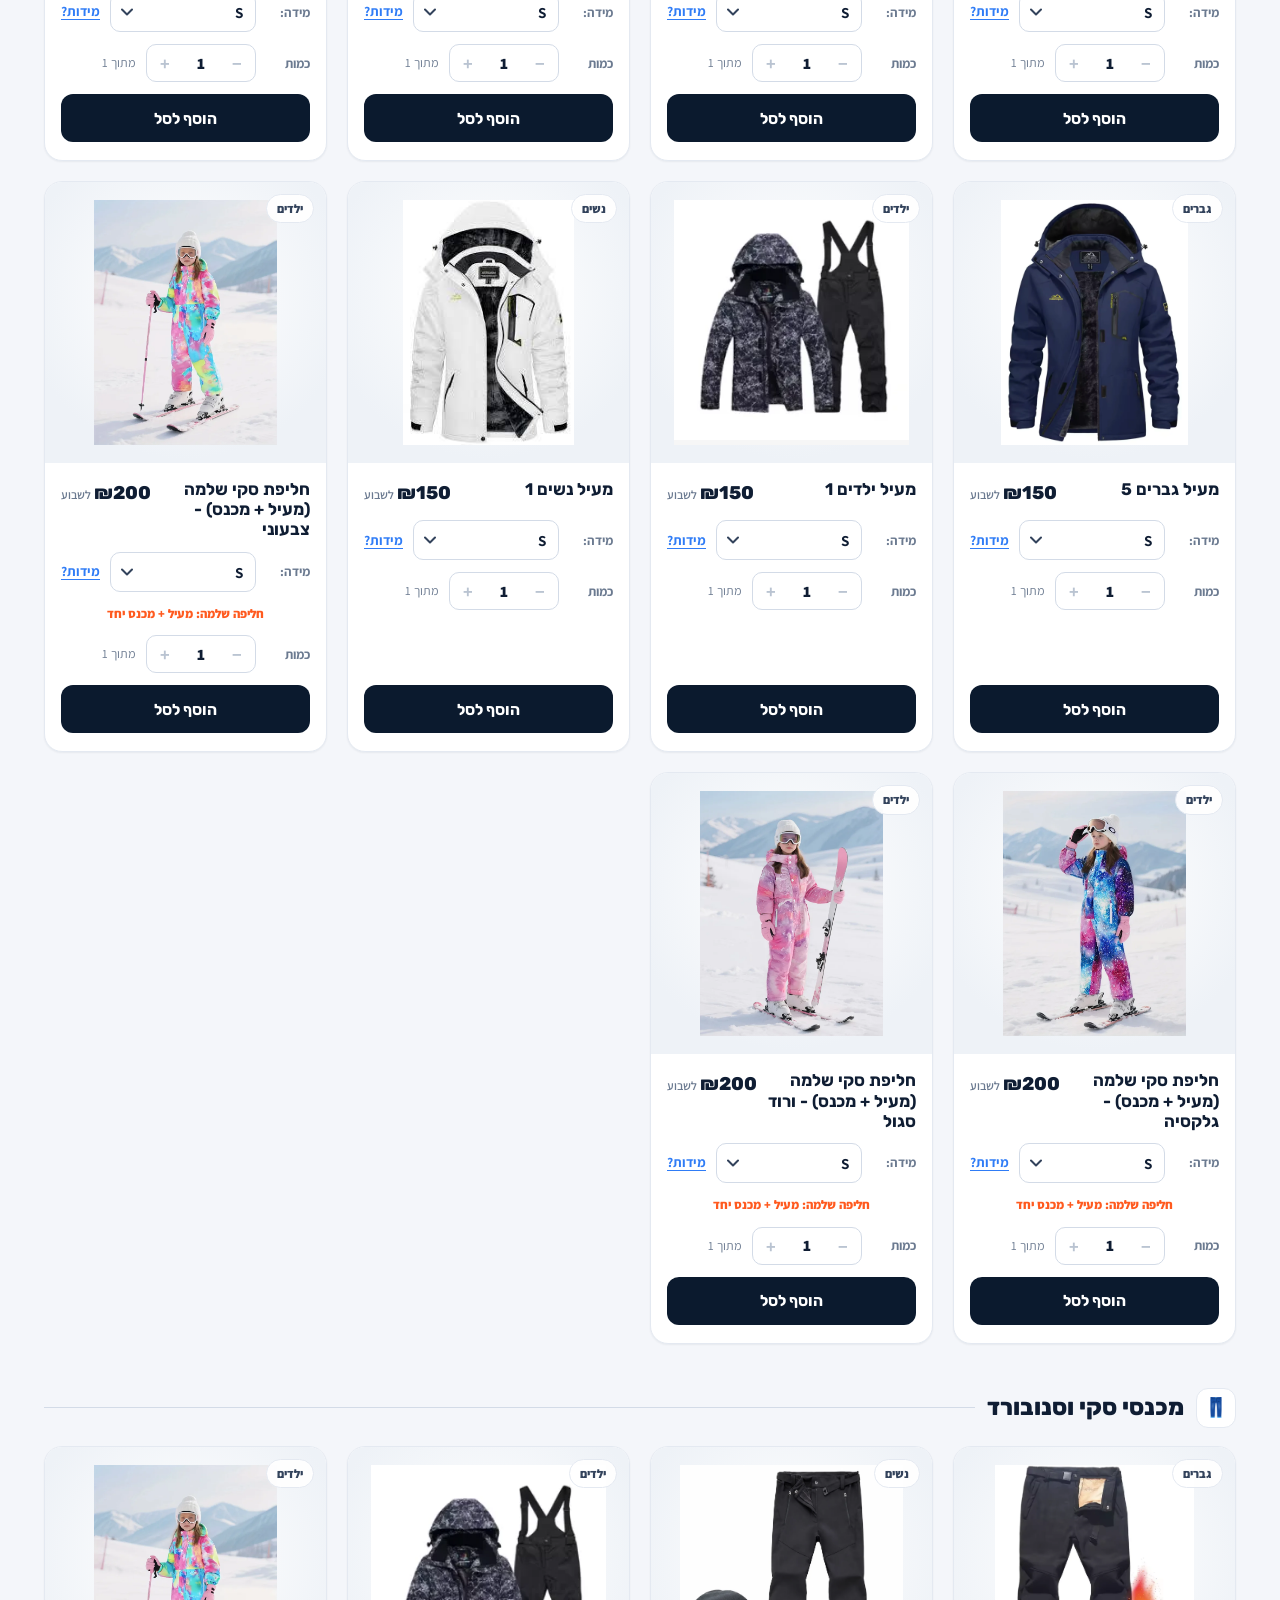
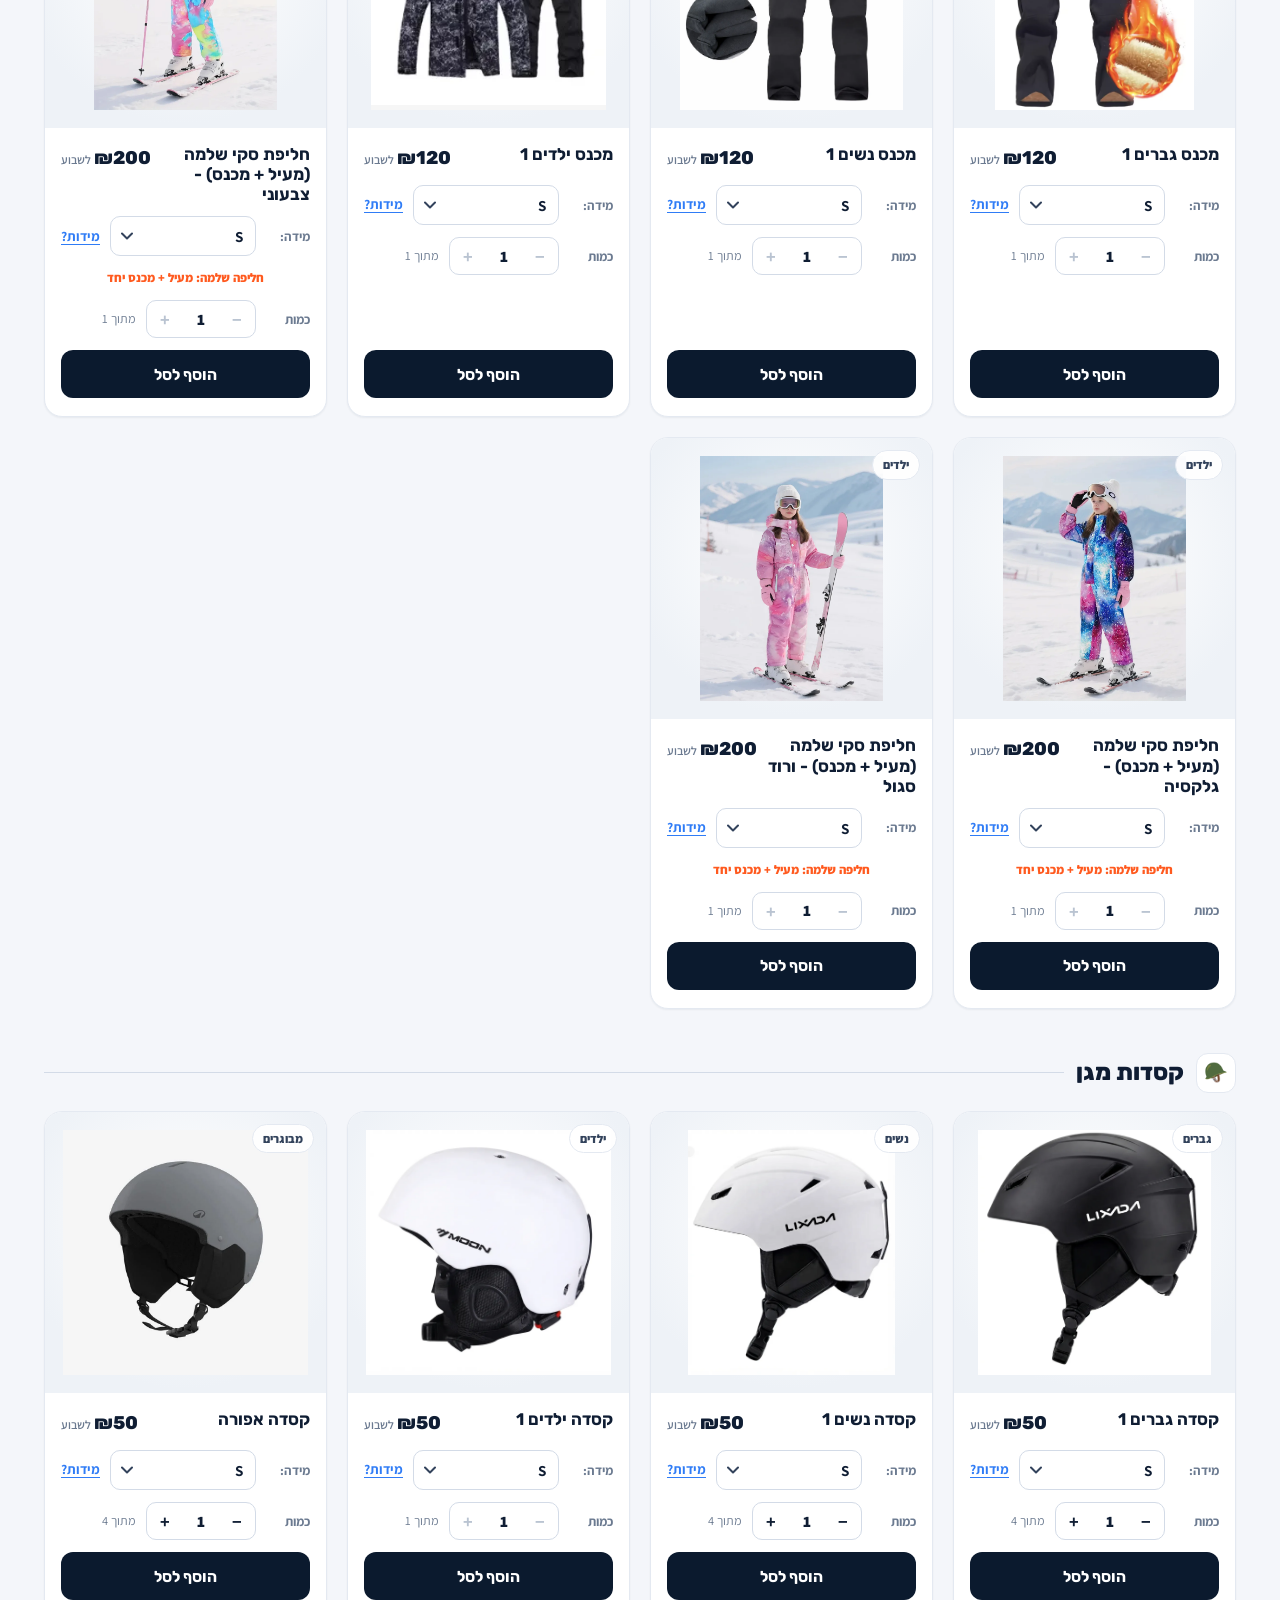
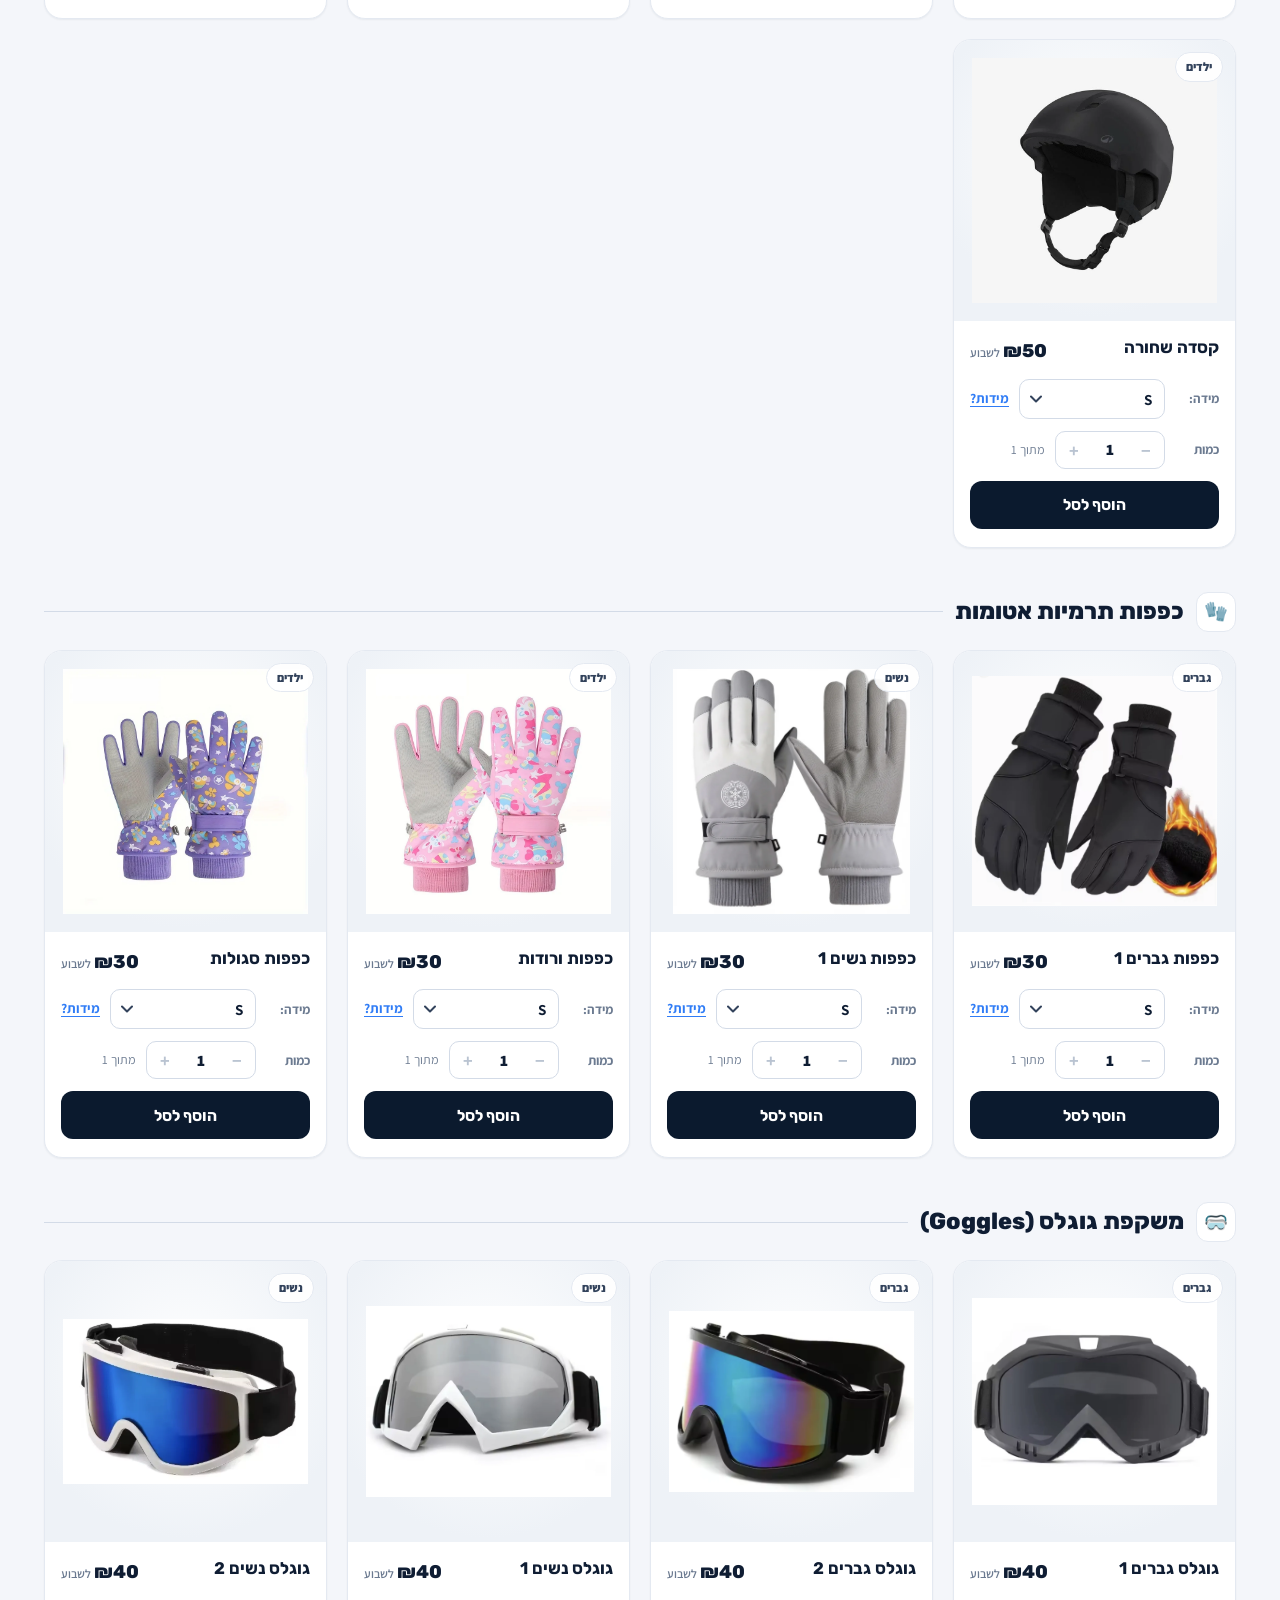
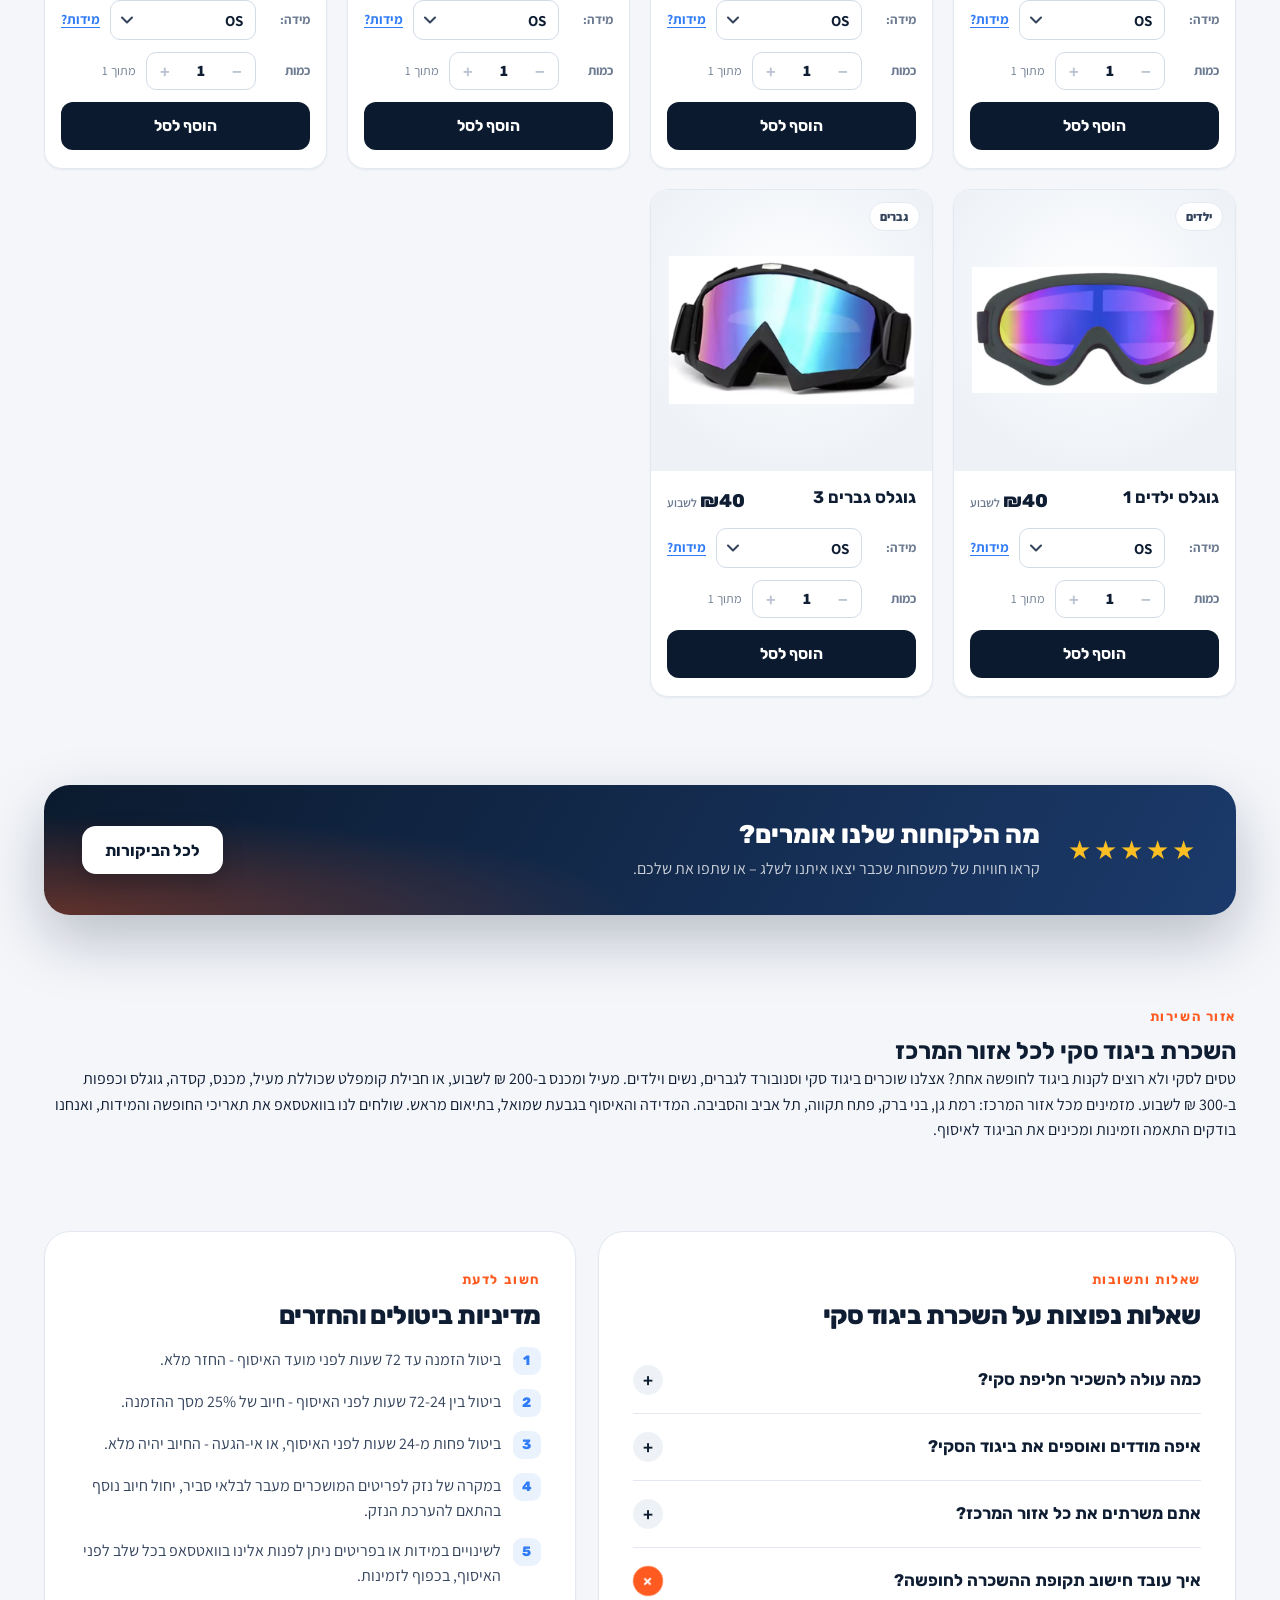
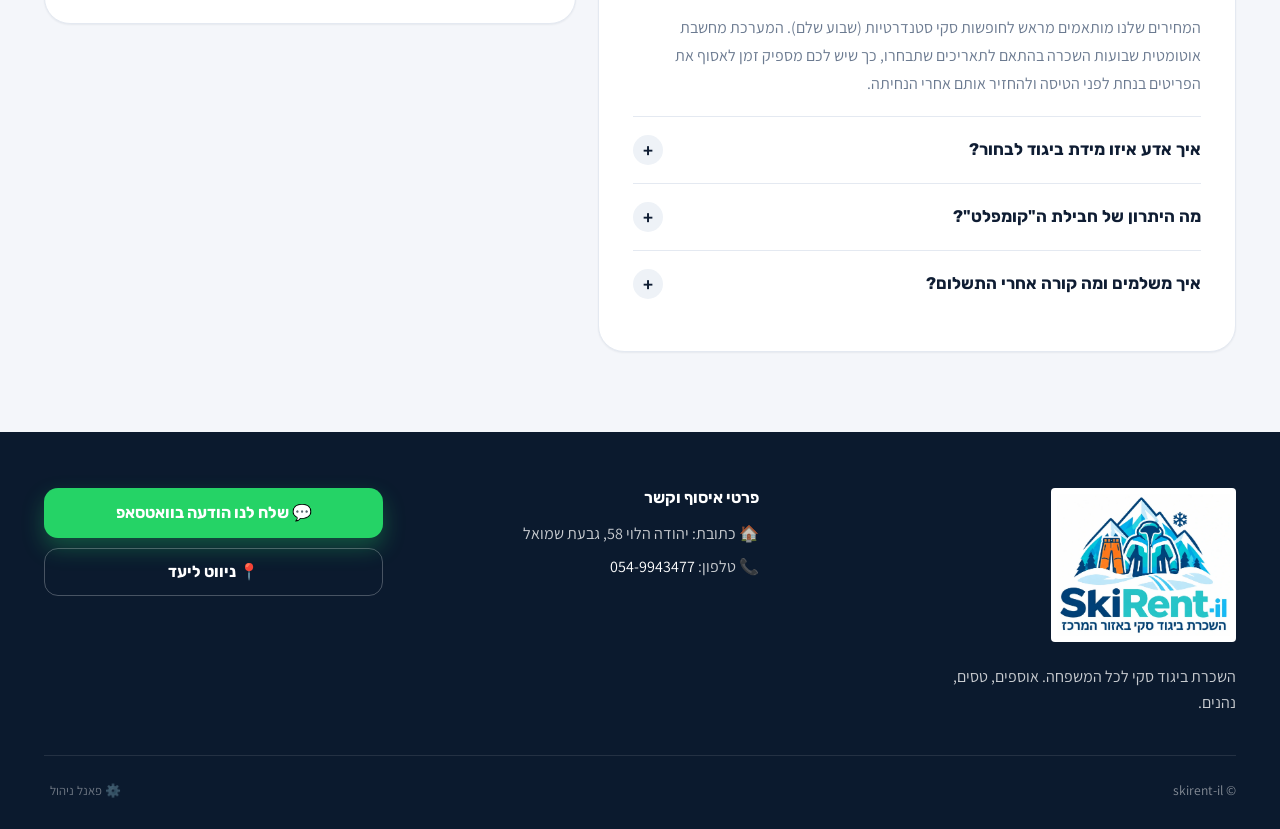
==== commit 543acd6b: "Target central Israel in title, description, H1; add service-area section and FAQ (Hebrew)" ====
--- a/index.html
+++ b/index.html
@@ -11,9 +11,9 @@
     </script>
     <meta charset="UTF-8">
     <meta name="viewport" content="width=device-width, initial-scale=1.0, viewport-fit=cover">
-    <title>השכרת חליפות וביגוד סקי בגבעת שמואל | Skirent</title>
-    <meta name="description" content="השכרת חליפות וביגוד סקי בגבעת שמואל: מעיל ומכנס ב-200 ש&quot;ח לשבוע, חבילת קומפלט ב-300 ש&quot;ח לשבוע. מדידה ואיסוף בתיאום מראש, בכפוף לזמינות.">
-    <meta property="og:title" content="השכרת חליפות וביגוד סקי בגבעת שמואל | Skirent">
+    <title>השכרת ביגוד סקי במרכז ובגבעת שמואל | Skirent</title>
+    <meta name="description" content="השכרת ביגוד וחליפות סקי במרכז: מעיל ומכנס ב-200 ₪ לשבוע, חבילת קומפלט ב-300 ₪ לשבוע. מדידה ואיסוף בגבעת שמואל, בתיאום מראש.">
+    <meta property="og:title" content="השכרת ביגוד סקי במרכז ובגבעת שמואל | Skirent">
     <meta property="og:description" content="חבילות קומפלט משתלמות להשכרת ביגוד סקי - מעיל, מכנס, קסדה, כפפות וגוגלס. איסוף קל בגבעת שמואל.">
     <meta property="og:type" content="website">
     <meta property="og:url" content="https://ski.surfrent-il.com/">
@@ -22,7 +22,7 @@
     <meta property="og:image:height" content="630">
     <meta property="og:locale" content="he_IL">
     <meta name="twitter:card" content="summary_large_image">
-    <meta name="twitter:title" content="השכרת חליפות וביגוד סקי בגבעת שמואל | Skirent">
+    <meta name="twitter:title" content="השכרת ביגוד סקי במרכז ובגבעת שמואל | Skirent">
     <meta name="twitter:description" content="חבילות קומפלט משתלמות להשכרת ביגוד סקי - מעיל, מכנס, קסדה, כפפות וגוגלס. איסוף קל בגבעת שמואל.">
     <meta name="twitter:image" content="https://ski.surfrent-il.com/og-logo-jacket.jpg">
     <link rel="canonical" href="https://ski.surfrent-il.com/">
@@ -94,7 +94,7 @@
     <div class="hero-inner">
         <div class="hero-copy">
             <span class="hero-eyebrow" data-i18n="heroEyebrow">עונת הסקי כבר כאן</span>
-            <h1 data-i18n="heroTitle">השכרת ביגוד וחליפות סקי לכל המשפחה</h1>
+            <h1 data-i18n="heroTitle">השכרת ביגוד וחליפות סקי במרכז, לכל המשפחה</h1>
             <p class="hero-sub" data-i18n="headerSubtitle">השכרת ביגוד סקי בגבעת שמואל והמרכז</p>
             <div class="hero-actions">
                 <a class="btn btn-accent btn-lg" href="#bundles" data-i18n="heroCtaBundles">לחבילות המשתלמות</a>
@@ -301,6 +301,12 @@
         <button class="btn btn-light" data-i18n="reviewsBandBtn" onclick="openReviewsModal()">לכל הביקורות</button>
     </section>
 
+    <section class="section he-only">
+        <span class="eyebrow" data-i18n="merkazEyebrow">אזור השירות</span>
+        <h2 data-i18n="merkazTitle">השכרת ביגוד סקי לכל אזור המרכז</h2>
+        <p data-i18n="merkazText">טסים לסקי ולא רוצים לקנות ביגוד לחופשה אחת? אצלנו שוכרים ביגוד סקי וסנובורד לגברים, נשים וילדים. מעיל ומכנס ב-200 ₪ לשבוע, או חבילת קומפלט שכוללת מעיל, מכנס, קסדה, גוגלס וכפפות ב-300 ₪ לשבוע. מזמינים מכל אזור המרכז: רמת גן, בני ברק, פתח תקווה, תל אביב והסביבה. המדידה והאיסוף בגבעת שמואל, בתיאום מראש. שולחים לנו בוואטסאפ את תאריכי החופשה והמידות, ואנחנו בודקים התאמה וזמינות ומכינים את הביגוד לאיסוף.</p>
+    </section>
+
     <!-- ================= FAQ + POLICY ================= -->
     <section class="section info-grid">
         <div class="faq-section">
@@ -313,6 +319,10 @@
             <details class="faq-item">
                 <summary><h4 data-i18n="faqPickupQ">איפה מודדים ואוספים את ביגוד הסקי?</h4></summary>
                 <p data-i18n="faqPickupA">המדידה והאיסוף בגבעת שמואל, בתיאום מראש. אין משלוחים. לפני ההגעה שלחו לנו בוואטסאפ את תאריכי החופשה והמידות כדי שנבדוק זמינות ונתאם מדידה ואיסוף.</p>
+            </details>
+            <details class="faq-item he-only">
+                <summary><h4 data-i18n="faqMerkazQ">אתם משרתים את כל אזור המרכז?</h4></summary>
+                <p data-i18n="faqMerkazA">כן. מזמינים מכל אזור המרכז: גבעת שמואל, רמת גן, בני ברק, פתח תקווה, תל אביב והסביבה. המדידה, האיסוף וההחזרה מתבצעים בגבעת שמואל בתיאום מראש. אין שירות משלוחים.</p>
             </details>
             <details class="faq-item" open>
                 <summary><h4 data-i18n="faqQ1">איך עובד חישוב תקופת ההשכרה לחופשה?</h4></summary>
@@ -644,7 +654,7 @@
     const I18N = {
         he: {
             headerTitle: 'skirent-il', headerSubtitle: 'השכרת ביגוד סקי בגבעת שמואל והמרכז',
-            heroEyebrow: 'עונת הסקי כבר כאן', heroTitle: 'השכרת ביגוד וחליפות סקי לכל המשפחה',
+            heroEyebrow: 'עונת הסקי כבר כאן', heroTitle: 'השכרת ביגוד וחליפות סקי במרכז, לכל המשפחה',
             heroCtaBundles: 'לחבילות המשתלמות', heroCtaShop: 'בחירת תאריכים וביגוד',
             trust1: 'מחירים ברורים', trust2: 'התאמת מידה', trust3: 'איסוף בגבעת שמואל',
             bestValue: 'הכי משתלם', bundleFullName: 'חבילת קומפלט', bundleDuoName: 'חבילת בסיס',
@@ -675,6 +685,9 @@
             faqSuitA: 'חבילת מעיל ומכנס עולה 200 ש"ח לשבוע. חבילת קומפלט עולה 300 ש"ח לשבוע וכוללת מעיל, מכנס, קסדה, כפפות אטומות וגוגלס. בחירת פריטים ומידות כפופה לזמינות בתאריכי החופשה.',
             faqPickupQ: 'איפה מודדים ואוספים את ביגוד הסקי?',
             faqPickupA: 'המדידה והאיסוף בגבעת שמואל, בתיאום מראש. אין משלוחים. לפני ההגעה שלחו לנו בוואטסאפ את תאריכי החופשה והמידות כדי שנבדוק זמינות ונתאם מדידה ואיסוף.',
+            merkazEyebrow: 'אזור השירות', merkazTitle: 'השכרת ביגוד סקי לכל אזור המרכז',
+            merkazText: 'טסים לסקי ולא רוצים לקנות ביגוד לחופשה אחת? אצלנו שוכרים ביגוד סקי וסנובורד לגברים, נשים וילדים. מעיל ומכנס ב-200 ₪ לשבוע, או חבילת קומפלט שכוללת מעיל, מכנס, קסדה, גוגלס וכפפות ב-300 ₪ לשבוע. מזמינים מכל אזור המרכז: רמת גן, בני ברק, פתח תקווה, תל אביב והסביבה. המדידה והאיסוף בגבעת שמואל, בתיאום מראש. שולחים לנו בוואטסאפ את תאריכי החופשה והמידות, ואנחנו בודקים התאמה וזמינות ומכינים את הביגוד לאיסוף.',
+            faqMerkazQ: 'אתם משרתים את כל אזור המרכז?', faqMerkazA: 'כן. מזמינים מכל אזור המרכז: גבעת שמואל, רמת גן, בני ברק, פתח תקווה, תל אביב והסביבה. המדידה, האיסוף וההחזרה מתבצעים בגבעת שמואל בתיאום מראש. אין שירות משלוחים.',
             faqTitle: 'שאלות נפוצות על השכרת ביגוד סקי',
             faqQ1: 'איך עובד חישוב תקופת ההשכרה לחופשה?',
             faqA1: 'המחירים שלנו מותאמים מראש לחופשות סקי סטנדרטיות (שבוע שלם). המערכת מחשבת אוטומטית שבועות השכרה בהתאם לתאריכים שתבחרו, כך שיש לכם מספיק זמן לאסוף את הפריטים בנחת לפני הטיסה ולהחזיר אותם אחרי הנחיתה.',
@@ -906,6 +919,8 @@
     function applyStaticTranslations() {
         document.documentElement.lang = currentLang === 'he' ? 'he' : 'en';
         document.documentElement.dir = currentLang === 'he' ? 'rtl' : 'ltr';
+        // בלוקים שקיימים בעברית בלבד (עד שיאושר תרגום) מוסתרים בתצוגה באנגלית
+        document.querySelectorAll('.he-only').forEach(el => { el.style.display = currentLang === 'he' ? '' : 'none'; });
 
         document.querySelectorAll('[data-i18n]').forEach(el => {
             const key = el.getAttribute('data-i18n');
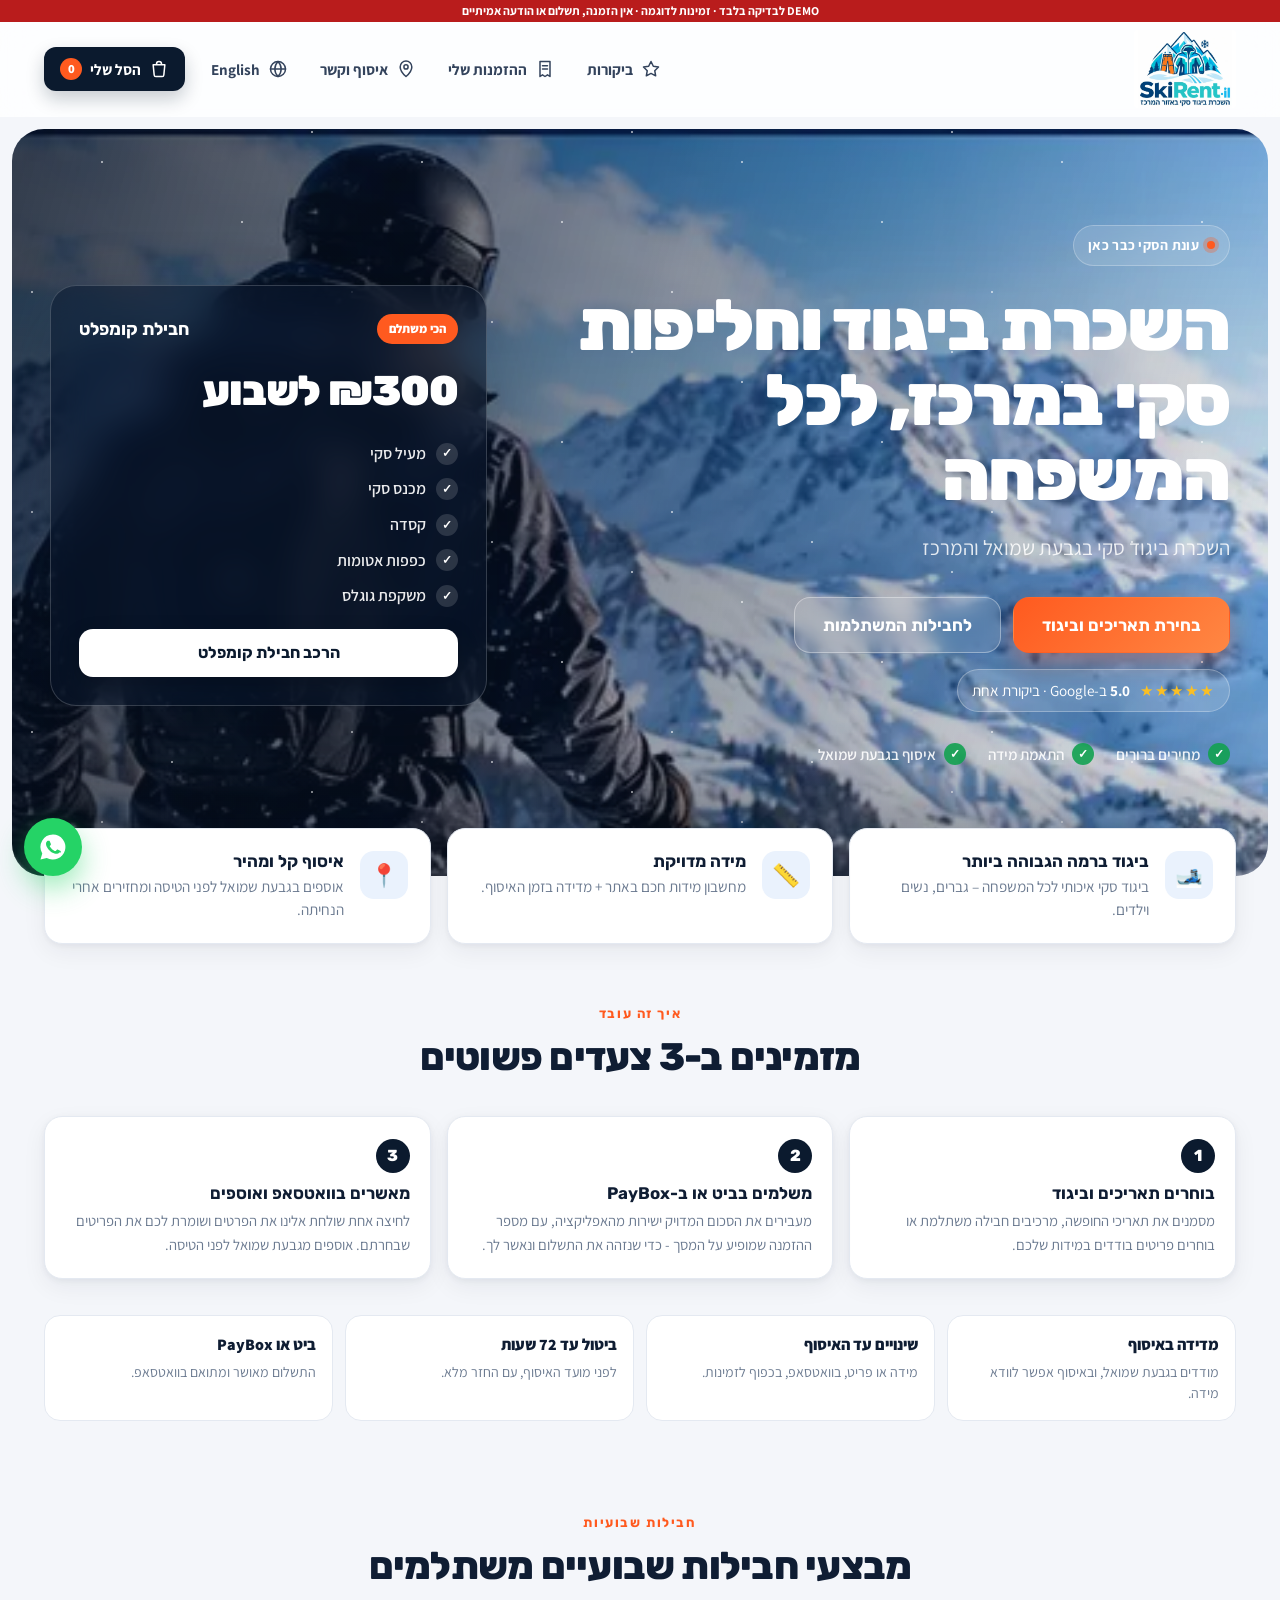
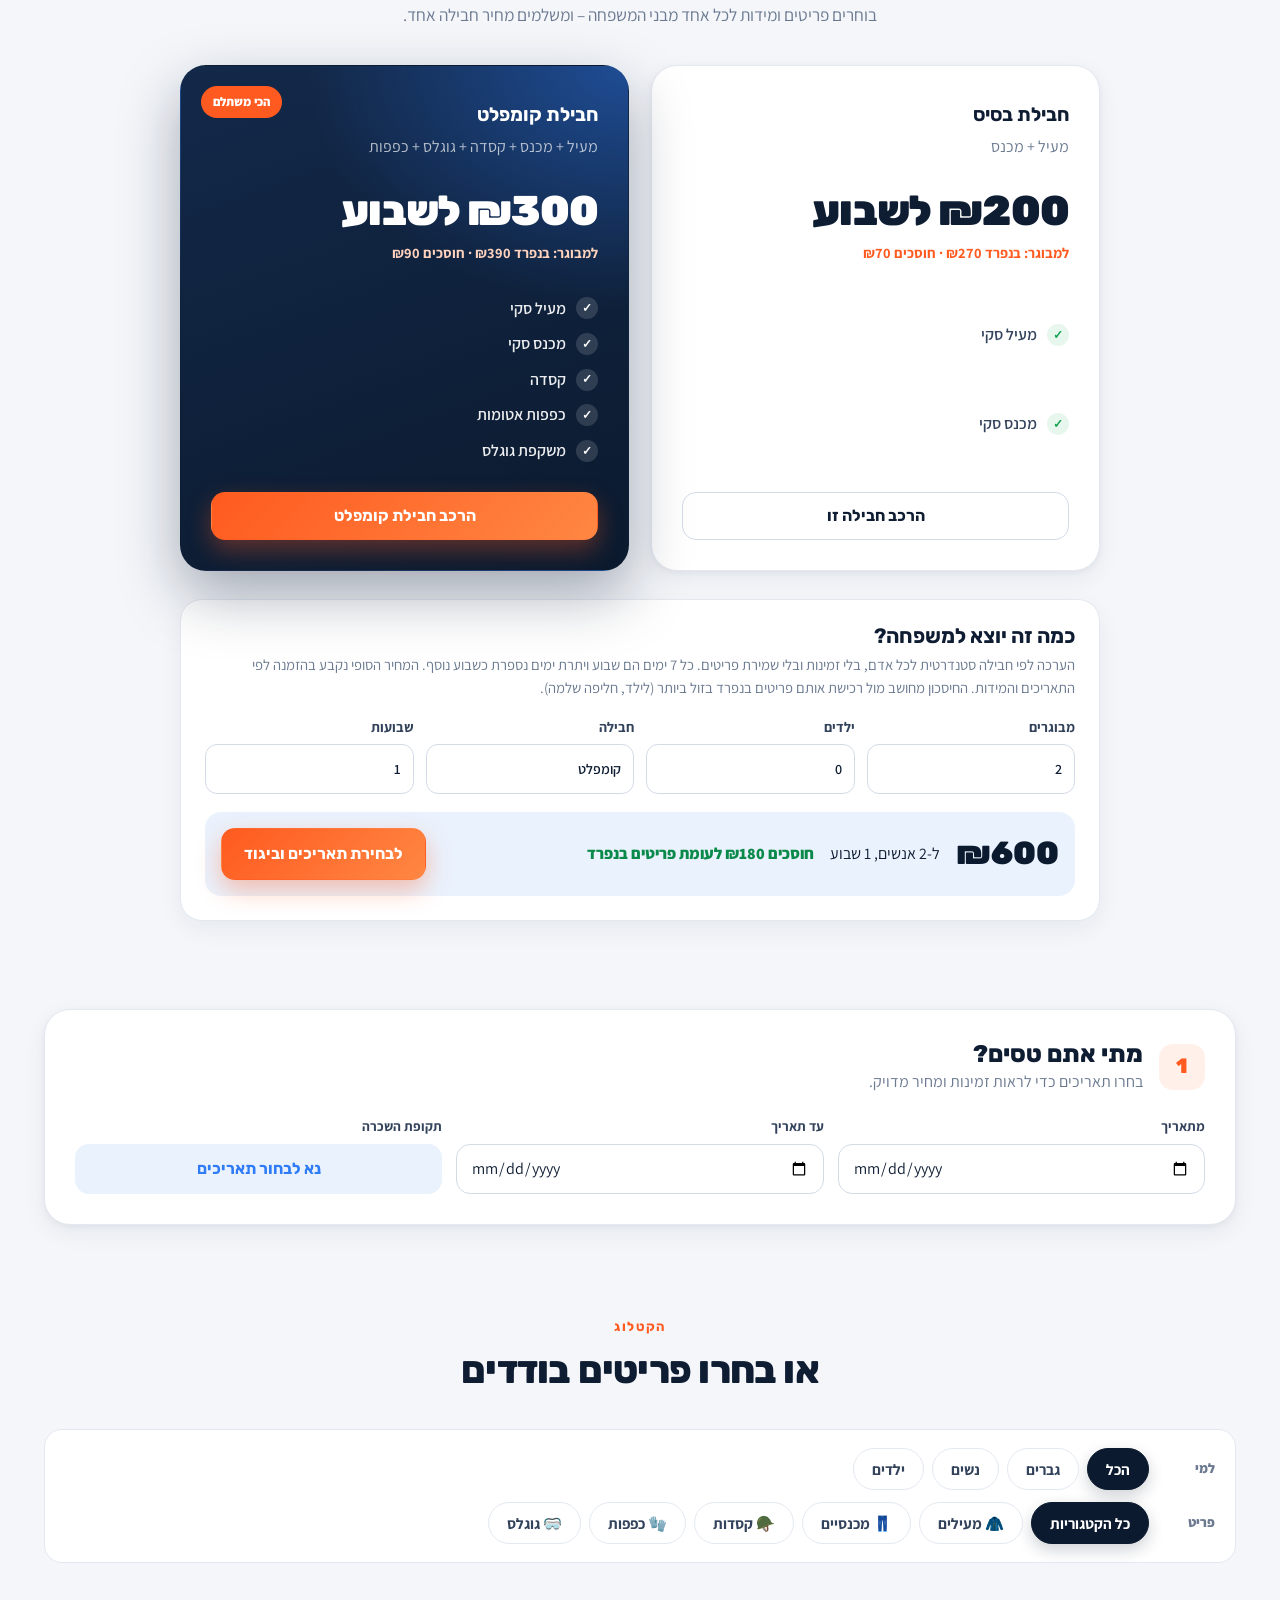
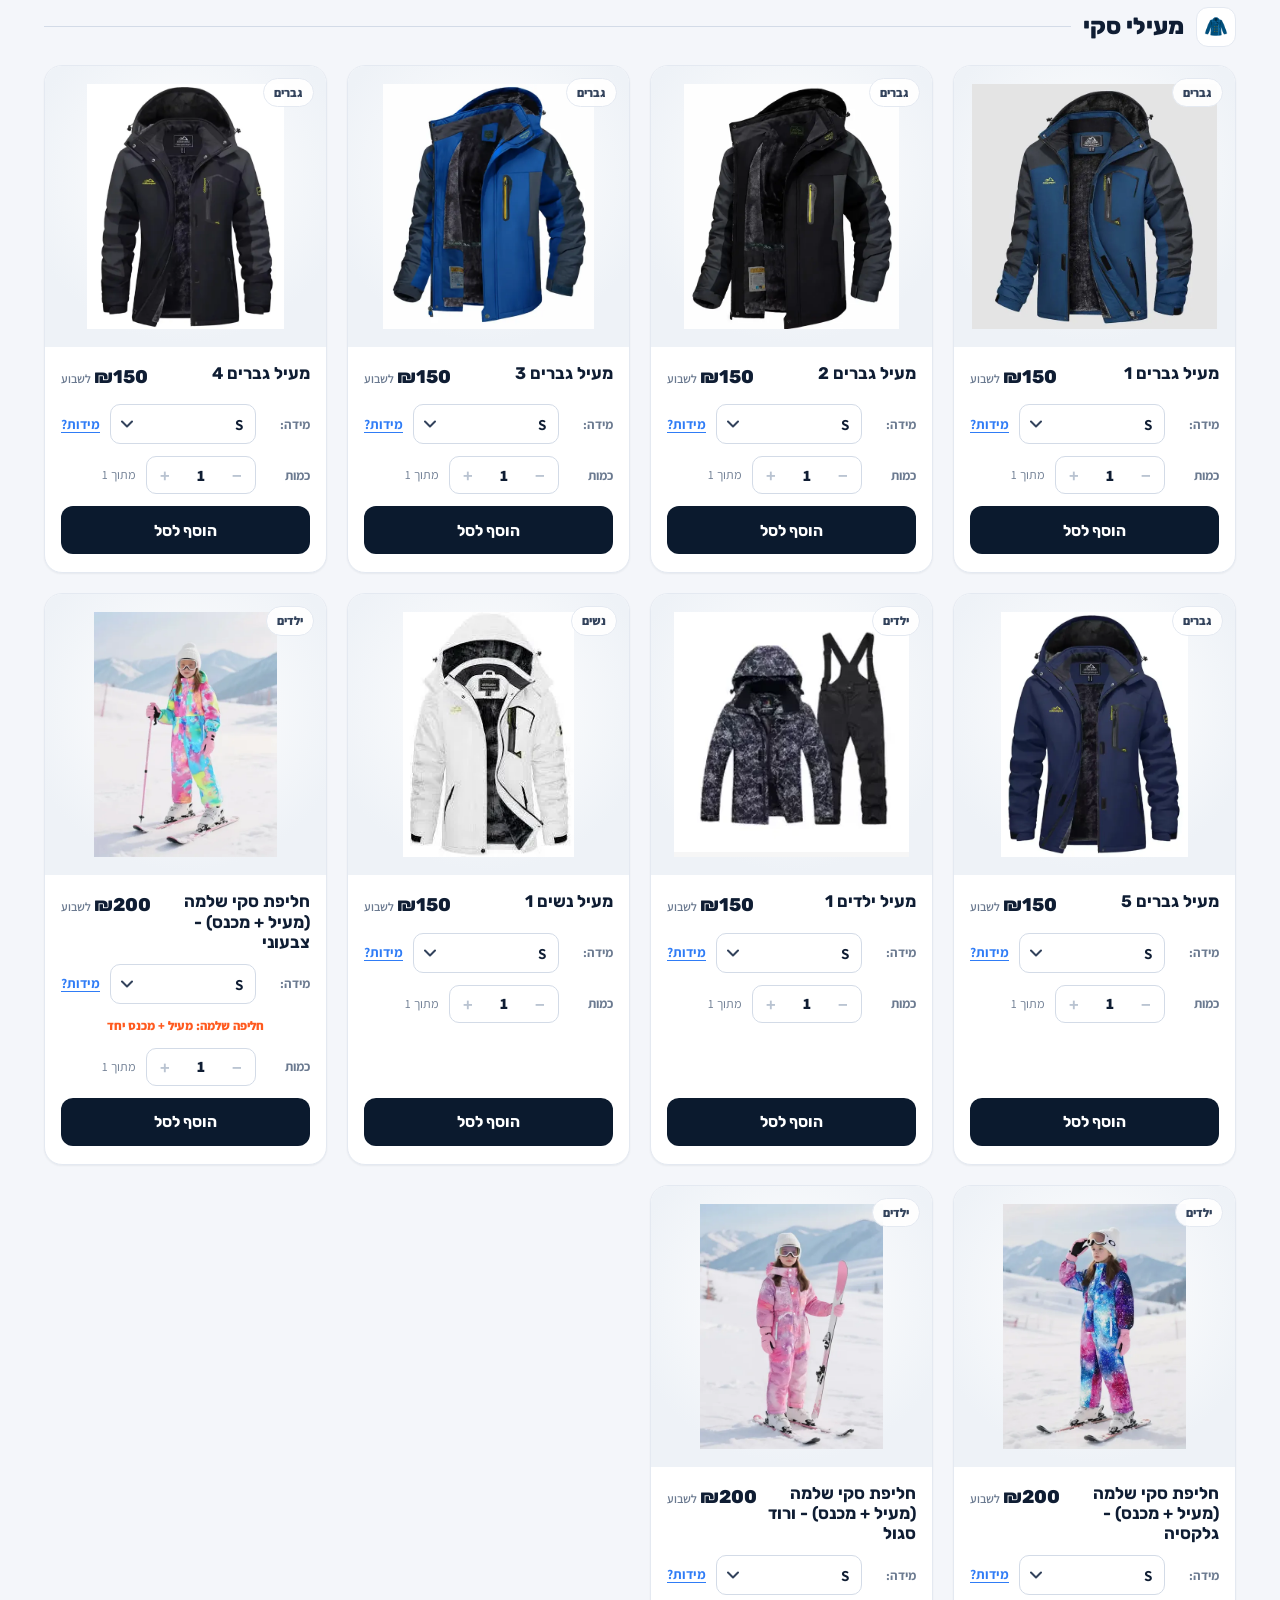
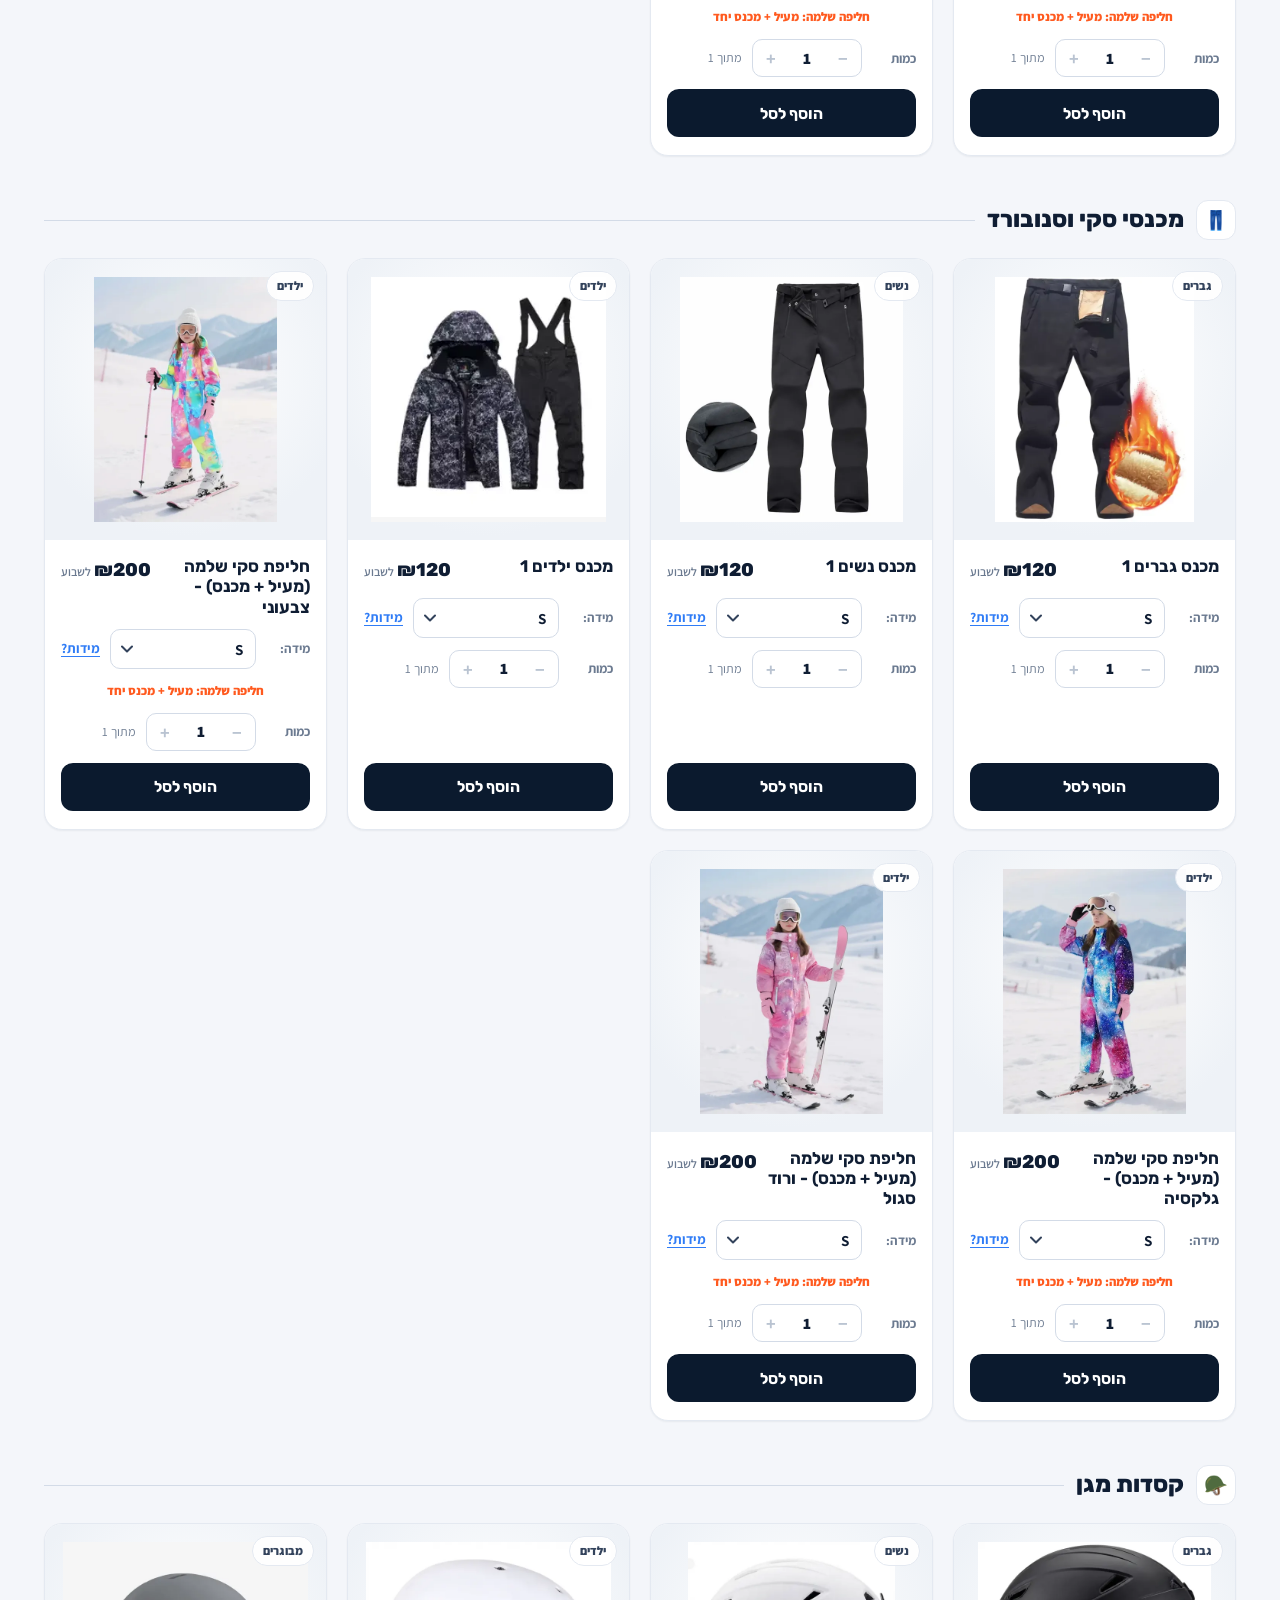
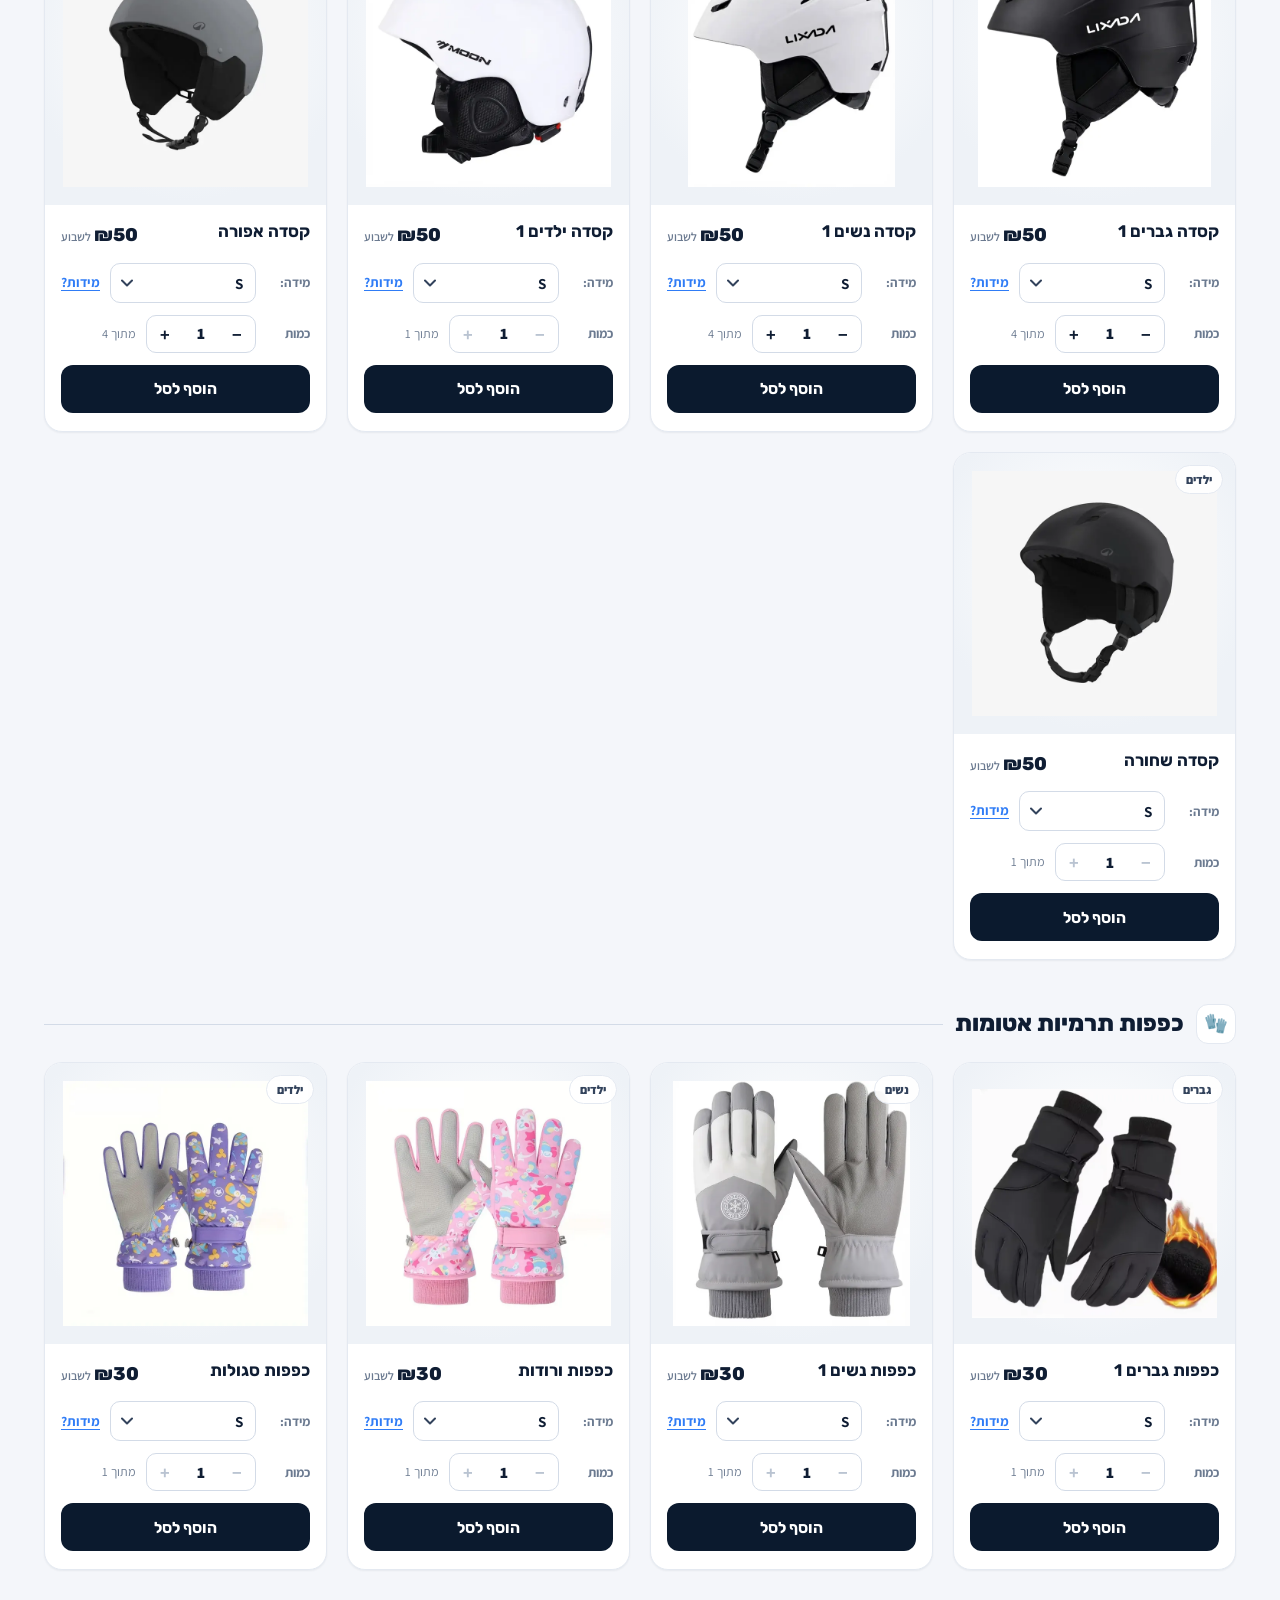
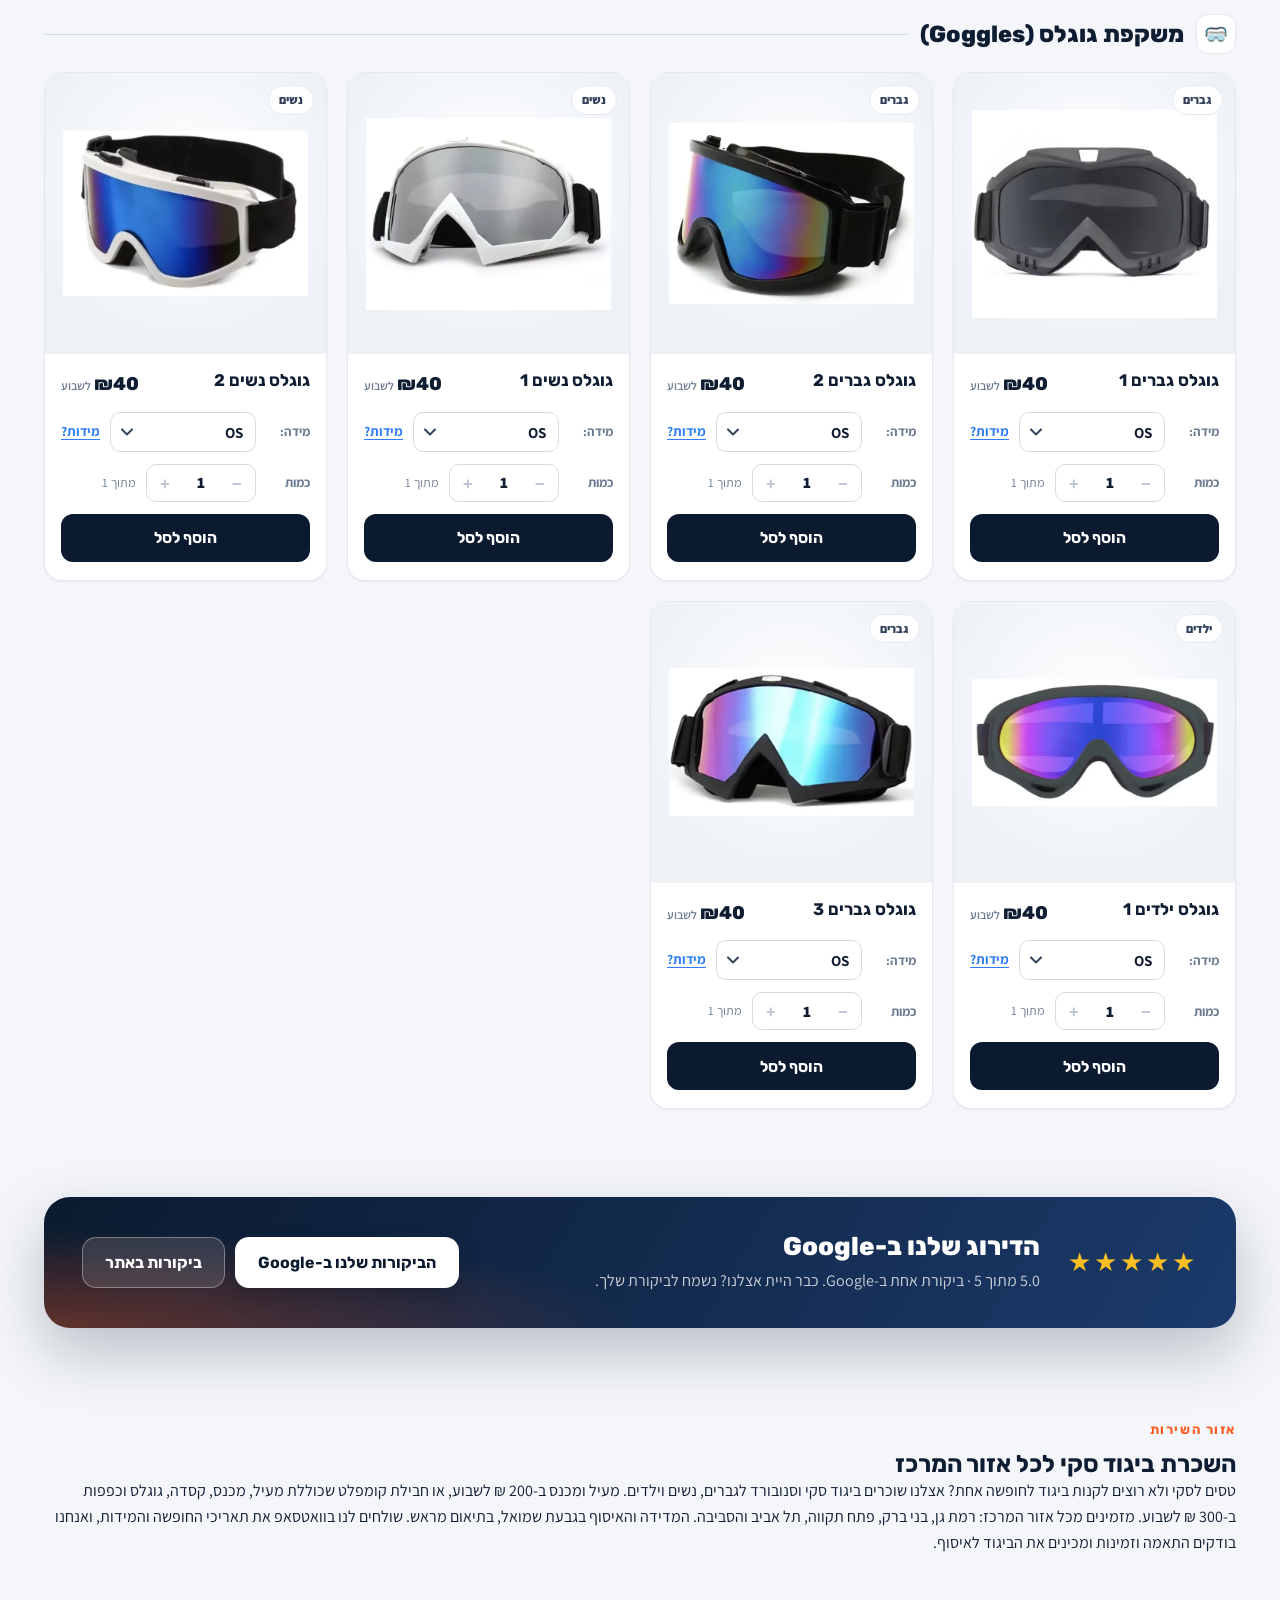
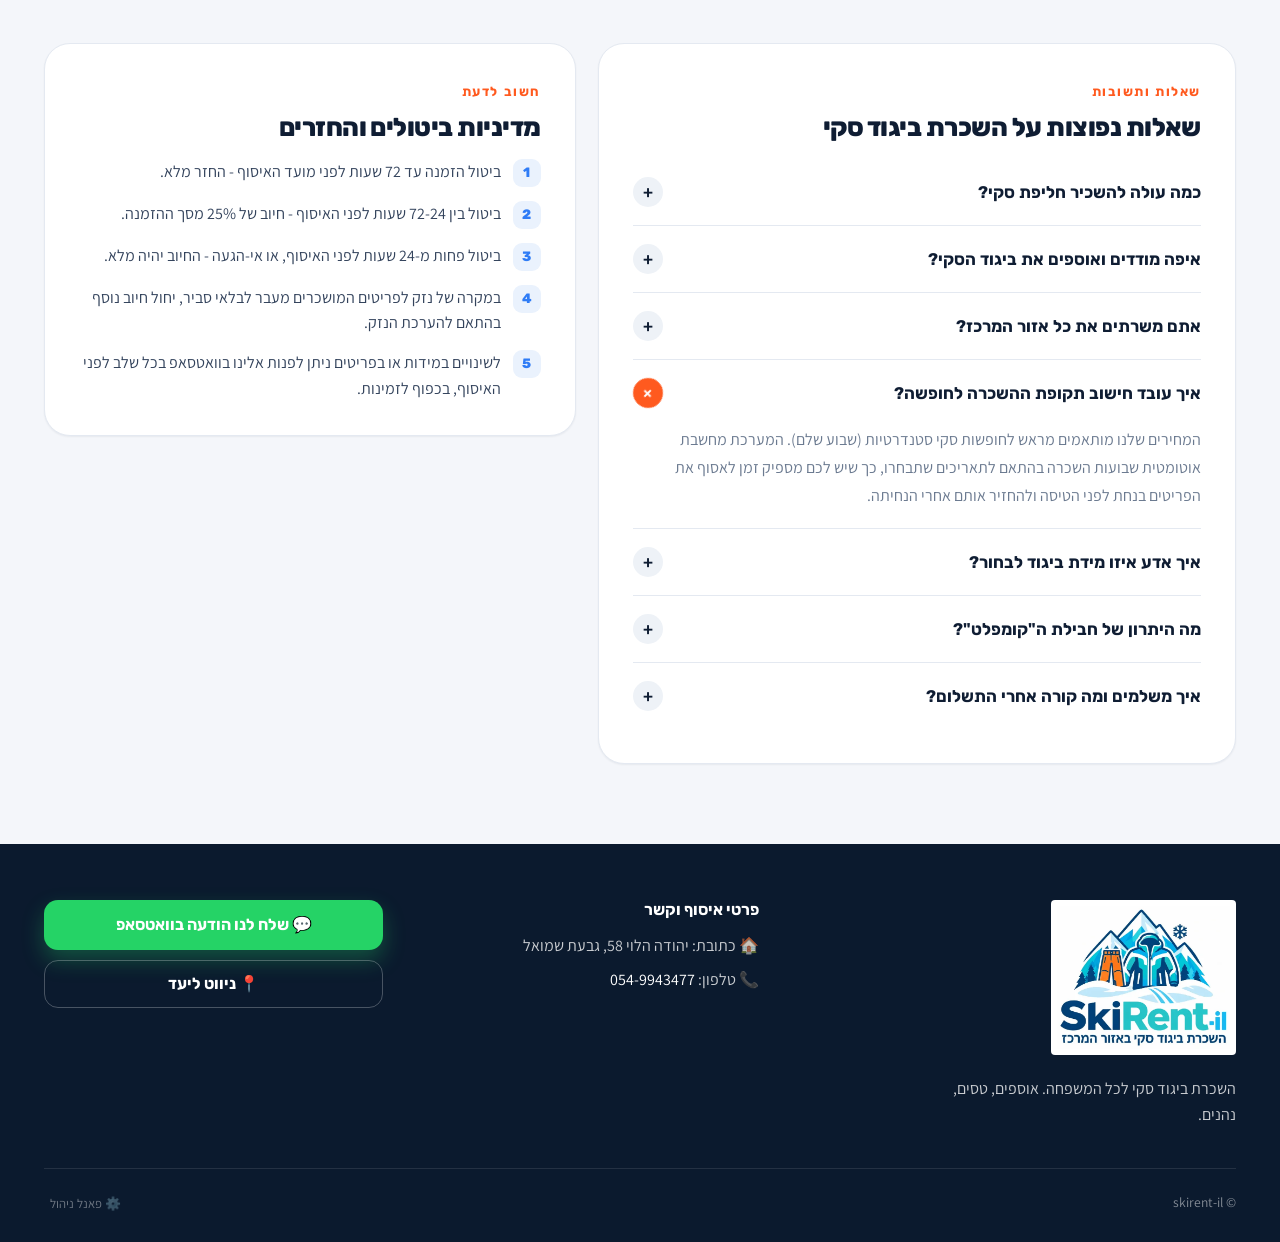
==== commit ead50306: "Demo-only review page (synthetic data, no orders or payments)" ====
--- a/index.html
+++ b/index.html
@@ -1,15 +1,49 @@
 <!DOCTYPE html>
 <html lang="he" dir="rtl">
 <head>
-    <!-- Google Tag Manager -->
-    <script async src="https://www.googletagmanager.com/gtag/js?id=G-K3LP80T8MM"></script>
-    <script>
-      window.dataLayer = window.dataLayer || [];
-      function gtag(){dataLayer.push(arguments);}
-      gtag('js', new Date());
-      gtag('config', 'G-K3LP80T8MM');
-    </script>
+    
     <meta charset="UTF-8">
+<script>
+/* ===== DEMO REVIEW BUILD: synthetic availability, no network orders, no WhatsApp/payment launch ===== */
+(function(){
+  const DEMO_BLOCKS=[{productId:'coat-men-1',size:'XL',startDate:'2027-01-10',endDate:'2027-01-20'},{productId:'coat-men-1',size:'L',startDate:'2027-02-01',endDate:'2027-02-10'}];
+  const realFetch=window.fetch&&window.fetch.bind(window);let n=0;
+  const J=(o,s)=>new Response(JSON.stringify(o),{status:s||200,headers:{'Content-Type':'application/json'}});
+  window.fetch=async function(u,o){
+    const url=String(u);
+    if(url.indexOf('/api/blocks')>-1){ if(o&&o.method&&o.method!=='GET') return J({ok:true,demo:true}); return J({blocks:DEMO_BLOCKS,reviews:[]}); }
+    if(url.indexOf('/api/orders')>-1){
+      let body={};try{body=JSON.parse(o&&o.body||'{}')}catch(e){}
+      if(body.action==='create_order'){
+        const od=body.order||{};
+        const bad=(od.items||[]).filter(i=>isProductBlocked(i.id,i.size)).map(i=>({id:i.id,size:i.size}));
+        (od.bundles||[]).forEach(b=>b.items.forEach(i=>{if(isProductBlocked(i.id,i.size))bad.push({id:i.id,size:i.size})}));
+        if(bad.length) return J({error:'unavailable',items:bad},409);
+        const d=Math.ceil(Math.abs(new Date(od.endDate)-new Date(od.startDate))/864e5),w=Math.max(1,Math.ceil(d/7));
+        let tot=0;(od.bundles||[]).forEach(b=>tot+=bundleTypes[b.typeId].price*w);
+        (od.items||[]).forEach(i=>{const p=products.find(x=>x.id===i.id);tot+=(p?p.price:0)*w*(i.qty||1)});
+        return J({ok:true,orderId:'DEMO-'+String(++n).padStart(4,'0'),total:tot,demo:true});
+      }
+      return J({ok:true,orders:[],demo:true});
+    }
+    return realFetch(u,o);
+  };
+  document.addEventListener('click',function(e){
+    const a=e.target.closest&&e.target.closest('a[href^="#demo-wa-disabled"]');
+    if(a){e.preventDefault();a.removeAttribute('target');try{showToast('DEMO: WhatsApp is disabled in this review copy. Nothing was sent.','error',5000)}catch(x){}}
+  },false);
+  window.addEventListener('DOMContentLoaded',function(){
+    const b=document.createElement('div');b.id='demo-banner';
+    b.innerHTML='DEMO לבדיקה בלבד · זמינות לדוגמה · אין הזמנה, תשלום או הודעה אמיתיים';
+    document.body.appendChild(b);
+  });
+})();
+</script>
+<style>
+#demo-banner{position:fixed;top:0;left:0;right:0;z-index:99999;background:#b91c1c;color:#fff;text-align:center;font:700 12px/1 Assistant,Arial,sans-serif;padding:5px 8px;pointer-events:none}
+body{padding-top:22px}
+</style>
+
     <meta name="viewport" content="width=device-width, initial-scale=1.0, viewport-fit=cover">
     <title>השכרת ביגוד סקי במרכז ובגבעת שמואל | Skirent</title>
     <meta name="description" content="השכרת ביגוד וחליפות סקי במרכז: מעיל ומכנס ב-200 ₪ לשבוע, חבילת קומפלט ב-300 ₪ לשבוע. מדידה ואיסוף בגבעת שמואל, בתיאום מראש.">
@@ -25,7 +59,7 @@
     <meta name="twitter:title" content="השכרת ביגוד סקי במרכז ובגבעת שמואל | Skirent">
     <meta name="twitter:description" content="חבילות קומפלט משתלמות להשכרת ביגוד סקי - מעיל, מכנס, קסדה, כפפות וגוגלס. איסוף קל בגבעת שמואל.">
     <meta name="twitter:image" content="https://ski.surfrent-il.com/og-logo-jacket.jpg">
-    <link rel="canonical" href="https://ski.surfrent-il.com/">
+    <meta name="robots" content="noindex">
     <script type="application/ld+json">
     {
       "@context": "https://schema.org",
@@ -43,14 +77,1035 @@
       "priceRange": "₪30-₪300 לשבוע"
     }
     </script>
-    <link rel="manifest" href="manifest.json">
     <meta name="theme-color" content="#0b1a2e">
-    <link rel="icon" type="image/png" sizes="192x192" href="logo-jacket-icon-192.png?v=alpine-20261123">
-    <link rel="apple-touch-icon" href="logo-jacket-icon-192.png?v=alpine-20261123">
     <link rel="preconnect" href="https://fonts.googleapis.com">
     <link rel="preconnect" href="https://fonts.gstatic.com" crossorigin>
     <link rel="stylesheet" href="https://fonts.googleapis.com/css2?family=Assistant:wght@400;500;600;700;800&family=Rubik:wght@500;600;700;800;900&display=swap">
-    <link rel="stylesheet" href="styles.css">
+    <style>
+/* =========================================================
+   skirent-il — "Alpine" design system (v3)
+   Fonts: Rubik (headings) + Assistant (body) — full Hebrew support
+   ========================================================= */
+
+:root {
+  /* palette */
+  --night: #0b1a2e;
+  --night-2: #13294a;
+  --ink: #0f1d33;
+  --ink-2: #33435c;
+  --muted: #6b7a90;
+  --line: #e4e9f1;
+  --line-2: #d3dbe7;
+  --bg: #f4f6fa;
+  --surface: #ffffff;
+  --ice: #eaf2fd;
+  --glacier: #2f7cf6;
+  --accent: #ff5a1f;
+  --accent-2: #ff8743;
+  --accent-soft: #fff1ea;
+  --success: #12a150;
+  --success-soft: #e7f7ee;
+  --danger: #e5484d;
+  --danger-soft: #fdeced;
+  --whatsapp: #25d366;
+  --bit: #00b8c2;
+  --paybox: #5b2bd6;
+
+  /* legacy names still referenced from JS templates */
+  --primary: var(--night);
+  --secondary: var(--glacier);
+  --bundle: var(--accent);
+
+  /* shape */
+  --r-sm: 12px;
+  --r: 18px;
+  --r-lg: 26px;
+  --shadow-xs: 0 1px 2px rgba(15, 29, 51, .06);
+  --shadow-sm: 0 2px 6px rgba(15, 29, 51, .05), 0 8px 24px rgba(15, 29, 51, .06);
+  --shadow: 0 12px 32px rgba(15, 29, 51, .12);
+  --shadow-lg: 0 30px 80px rgba(8, 18, 36, .28);
+  --ease: cubic-bezier(.2, .8, .2, 1);
+
+  --font-head: 'Rubik', 'Assistant', 'Segoe UI', Arial, sans-serif;
+  --font-body: 'Assistant', 'Rubik', 'Segoe UI', Arial, sans-serif;
+  --topbar-h: 72px;
+}
+
+/* ---------- RESET / BASE ---------- */
+*, *::before, *::after { box-sizing: border-box; -webkit-tap-highlight-color: transparent; }
+html { scroll-behavior: smooth; scroll-padding-top: calc(var(--topbar-h) + 16px); }
+body {
+  margin: 0;
+  font-family: var(--font-body);
+  font-size: 16px;
+  line-height: 1.6;
+  color: var(--ink);
+  background: var(--bg);
+  -webkit-font-smoothing: antialiased;
+  overflow-x: hidden;
+}
+h1, h2, h3, h4 { font-family: var(--font-head); color: var(--ink); line-height: 1.2; margin: 0; }
+p { margin: 0; }
+a { color: inherit; }
+img { max-width: 100%; display: block; }
+button { font-family: inherit; }
+::selection { background: var(--accent); color: #fff; }
+
+.muted { color: var(--muted); }
+.center { text-align: center; }
+.small { font-size: .88rem; }
+
+/* ---------- BUTTONS ---------- */
+.btn {
+  display: inline-flex; align-items: center; justify-content: center; gap: 8px;
+  min-height: 48px; padding: 12px 22px;
+  border: 1.5px solid transparent; border-radius: 14px;
+  font-family: var(--font-head); font-weight: 700; font-size: 1rem;
+  text-decoration: none; cursor: pointer; white-space: nowrap;
+  transition: transform .2s var(--ease), box-shadow .2s var(--ease), background .2s, color .2s, border-color .2s;
+}
+.btn:hover { transform: translateY(-2px); }
+.btn:active { transform: translateY(0); }
+.btn:disabled { opacity: .6; cursor: not-allowed; transform: none; }
+.btn-lg { min-height: 56px; padding: 14px 28px; font-size: 1.05rem; border-radius: 16px; }
+.btn-block { width: 100%; }
+.btn-accent { background: linear-gradient(135deg, var(--accent), var(--accent-2)); color: #fff; box-shadow: 0 10px 24px rgba(255, 90, 31, .35); }
+.btn-accent:hover { box-shadow: 0 14px 30px rgba(255, 90, 31, .45); }
+.btn-primary { background: var(--night); color: #fff; box-shadow: 0 8px 20px rgba(11, 26, 46, .22); }
+.btn-primary:hover { background: var(--night-2); }
+.btn-dark { background: var(--ink); color: #fff; }
+.btn-danger { background: var(--danger); color: #fff; }
+.btn-soft { background: #eef2f7; color: var(--ink-2); }
+.btn-soft:hover { background: #e3e9f1; }
+.btn-outline { background: #fff; color: var(--ink); border-color: var(--line-2); }
+.btn-outline:hover { border-color: var(--ink); }
+.btn-light { background: #fff; color: var(--night); box-shadow: 0 8px 22px rgba(0, 0, 0, .18); }
+.btn-glass { background: rgba(255, 255, 255, .12); color: #fff; border-color: rgba(255, 255, 255, .35); backdrop-filter: blur(10px); -webkit-backdrop-filter: blur(10px); }
+.btn-glass:hover { background: rgba(255, 255, 255, .2); }
+.btn-ghost-light { background: transparent; color: #fff; border-color: rgba(255, 255, 255, .25); }
+.btn-ghost-light:hover { background: rgba(255, 255, 255, .08); }
+
+/* ---------- TOP BAR ---------- */
+.topbar {
+  position: sticky; top: 0; z-index: 1000;
+  background: rgba(255, 255, 255, .82);
+  backdrop-filter: saturate(1.6) blur(16px);
+  -webkit-backdrop-filter: saturate(1.6) blur(16px);
+  border-bottom: 1px solid transparent;
+  transition: box-shadow .25s, border-color .25s;
+}
+.topbar.scrolled { border-color: var(--line); box-shadow: 0 6px 24px rgba(15, 29, 51, .07); }
+.topbar-inner {
+  max-width: 1240px; height: var(--topbar-h); margin: 0 auto; padding: 0 24px;
+  display: flex; align-items: center; justify-content: space-between; gap: 20px;
+}
+.brand { display: inline-flex; align-items: center; gap: 10px; text-decoration: none; }
+.brand-mark {
+  width: 40px; height: 40px; border-radius: 12px; flex: none;
+  display: grid; place-items: center;
+  background: linear-gradient(135deg, var(--night), var(--glacier));
+  box-shadow: 0 6px 16px rgba(47, 124, 246, .35);
+}
+.brand-mark svg { width: 22px; height: 22px; fill: none; stroke: #fff; stroke-width: 2; stroke-linecap: round; stroke-linejoin: round; }
+.brand-name { font-family: var(--font-head); font-weight: 800; font-size: 1.35rem; letter-spacing: -.02em; color: var(--ink); direction: ltr; }
+
+.main-nav { display: flex; align-items: center; gap: 4px; }
+.nav-link {
+  position: relative;
+  display: inline-flex; align-items: center; gap: 8px;
+  padding: 10px 14px; border-radius: 12px;
+  font-weight: 700; font-size: .95rem; color: var(--ink-2);
+  text-decoration: none; cursor: pointer; user-select: none;
+  transition: background .2s, color .2s;
+}
+.nav-link:hover { background: #eef2f7; color: var(--ink); }
+.nav-ic { width: 20px; height: 20px; flex: none; fill: none; stroke: currentColor; stroke-width: 1.8; stroke-linecap: round; stroke-linejoin: round; }
+.nav-cart {
+  margin-inline-start: 8px; padding: 10px 16px;
+  background: var(--night); color: #fff;
+  box-shadow: 0 8px 18px rgba(11, 26, 46, .22);
+}
+.nav-cart:hover { background: var(--night-2); color: #fff; }
+.cart-badge {
+  min-width: 22px; height: 22px; padding: 0 6px; border-radius: 999px;
+  display: inline-grid; place-items: center;
+  background: var(--accent); color: #fff;
+  font-size: .78rem; font-weight: 800; line-height: 1;
+}
+
+/* ---------- HERO ---------- */
+.hero {
+  position: relative; overflow: hidden;
+  margin: 12px 12px 0; border-radius: 32px;
+  padding: 96px 24px 110px;
+  color: #fff;
+  background:
+    linear-gradient(105deg, rgba(6, 15, 30, .9) 0%, rgba(9, 24, 48, .72) 42%, rgba(9, 24, 48, .2) 100%),
+    url('[data-uri]') center 40% / cover no-repeat,
+    url('https://images.unsplash.com/photo-1551524559-8af4e6624178?auto=format&fit=crop&w=1920&q=80') center / cover no-repeat,
+    var(--night);
+}
+.hero::after {
+  content: ""; position: absolute; inset: auto 0 0 0; height: 120px; pointer-events: none;
+  background: linear-gradient(180deg, transparent, rgba(6, 15, 30, .35));
+}
+.hero-snow {
+  position: absolute; inset: -100% 0 0 0; pointer-events: none; opacity: .55;
+  background-image:
+    radial-gradient(2px 2px at 20px 30px, #fff 50%, transparent 51%),
+    radial-gradient(1.5px 1.5px at 90px 120px, #fff 50%, transparent 51%),
+    radial-gradient(2.5px 2.5px at 160px 60px, #fff 50%, transparent 51%),
+    radial-gradient(1.5px 1.5px at 230px 180px, #fff 50%, transparent 51%),
+    radial-gradient(2px 2px at 300px 90px, #fff 50%, transparent 51%);
+  background-size: 320px 220px;
+  animation: snow 18s linear infinite;
+}
+@keyframes snow { to { transform: translateY(50%); } }
+
+.hero-inner {
+  position: relative; z-index: 1;
+  max-width: 1180px; margin: 0 auto;
+  display: grid; grid-template-columns: minmax(0, 1.35fr) minmax(0, .85fr);
+  gap: 48px; align-items: center;
+}
+.hero-eyebrow {
+  display: inline-flex; align-items: center; gap: 8px;
+  padding: 8px 14px; margin-bottom: 22px; border-radius: 999px;
+  background: rgba(255, 255, 255, .12); border: 1px solid rgba(255, 255, 255, .25);
+  backdrop-filter: blur(10px); -webkit-backdrop-filter: blur(10px);
+  font-size: .88rem; font-weight: 700; letter-spacing: .02em;
+}
+.hero-eyebrow::before { content: ""; width: 8px; height: 8px; border-radius: 50%; background: var(--accent); box-shadow: 0 0 0 4px rgba(255, 90, 31, .3); }
+.hero h1 {
+  color: #fff;
+  font-size: clamp(2.4rem, 5.6vw, 4.6rem);
+  font-weight: 900; line-height: 1.05; letter-spacing: -.02em;
+  margin-bottom: 18px; max-width: 14ch;
+}
+.hero-sub { font-size: clamp(1.05rem, 1.8vw, 1.3rem); color: rgba(255, 255, 255, .85); max-width: 540px; }
+.hero-actions { display: flex; flex-wrap: wrap; gap: 12px; margin-top: 32px; }
+.hero-trust { display: flex; flex-wrap: wrap; gap: 8px 22px; list-style: none; padding: 0; margin: 30px 0 0; }
+.hero-trust li { display: inline-flex; align-items: center; gap: 8px; font-weight: 600; font-size: .95rem; color: rgba(255, 255, 255, .9); }
+.hero-trust li::before {
+  content: "✓"; width: 22px; height: 22px; border-radius: 50%;
+  display: inline-grid; place-items: center; font-size: .75rem; font-weight: 900;
+  background: rgba(18, 161, 80, .9); color: #fff;
+}
+
+.hero-card {
+  padding: 28px; border-radius: var(--r-lg);
+  background: rgba(10, 22, 42, .55);
+  border: 1px solid rgba(255, 255, 255, .18);
+  backdrop-filter: blur(18px) saturate(1.3); -webkit-backdrop-filter: blur(18px) saturate(1.3);
+  box-shadow: var(--shadow-lg);
+  animation: rise .9s var(--ease) .15s both;
+}
+.hero-card-top { display: flex; align-items: center; justify-content: space-between; gap: 10px; }
+.hero-card-name { font-family: var(--font-head); font-weight: 700; font-size: 1.1rem; }
+.hero-card-tag { padding: 5px 12px; border-radius: 999px; background: var(--accent); font-size: .78rem; font-weight: 800; }
+.hero-card-price { font-family: var(--font-head); font-weight: 900; font-size: 2.6rem; margin: 14px 0 16px; letter-spacing: -.02em; }
+.hero-card .btn { margin-top: 20px; }
+
+/* check list */
+.check-list { list-style: none; padding: 0; margin: 0; display: grid; gap: 10px; }
+.check-list li { display: flex; align-items: center; gap: 10px; font-weight: 600; color: var(--ink-2); }
+.check-list li::before {
+  content: "✓"; flex: none; width: 22px; height: 22px; border-radius: 50%;
+  display: grid; place-items: center; font-size: .72rem; font-weight: 900;
+  background: var(--success-soft); color: var(--success);
+}
+.check-list.light li { color: rgba(255, 255, 255, .92); }
+.check-list.light li::before { background: rgba(255, 255, 255, .14); color: #fff; }
+
+/* ---------- LAYOUT ---------- */
+.container { max-width: 1240px; margin: 0 auto; padding: 0 24px 80px; }
+.section { margin-top: 88px; }
+.section-head { text-align: center; max-width: 680px; margin: 0 auto 36px; }
+.section-head h2, .faq-section h2, .policy-section h2 { font-size: clamp(1.7rem, 3.2vw, 2.4rem); font-weight: 800; letter-spacing: -.02em; }
+.section-head p { margin-top: 12px; color: var(--muted); font-size: 1.08rem; }
+.eyebrow {
+  display: inline-block; margin-bottom: 10px;
+  font-family: var(--font-head); font-size: .82rem; font-weight: 700;
+  letter-spacing: .12em; text-transform: uppercase; color: var(--accent);
+}
+
+/* ---------- FEATURES ---------- */
+.features {
+  position: relative; z-index: 2;
+  display: grid; grid-template-columns: repeat(3, 1fr); gap: 16px;
+  margin-top: -48px;
+}
+.feature {
+  display: flex; gap: 16px; align-items: flex-start;
+  padding: 22px; border-radius: var(--r);
+  background: var(--surface); border: 1px solid var(--line);
+  box-shadow: var(--shadow-sm);
+}
+.feature-ic { flex: none; width: 48px; height: 48px; border-radius: 14px; display: grid; place-items: center; background: var(--ice); font-size: 1.4rem; }
+.feature h3 { font-size: 1.05rem; font-weight: 700; margin-bottom: 4px; }
+.feature p { color: var(--muted); font-size: .95rem; line-height: 1.5; }
+
+.about-section { max-width: 860px; margin: 56px auto 0; text-align: center; }
+.about-section p { font-size: 1.15rem; line-height: 1.9; color: var(--ink-2); }
+.about-section strong { color: var(--ink); font-weight: 800; }
+
+/* ---------- BUNDLES ---------- */
+.bundle-grid { display: grid; grid-template-columns: repeat(2, minmax(0, 1fr)); gap: 22px; max-width: 920px; margin: 0 auto; }
+.bundle-card {
+  position: relative; display: flex; flex-direction: column;
+  padding: 34px 30px 30px; border-radius: var(--r-lg);
+  background: var(--surface); border: 1px solid var(--line);
+  box-shadow: var(--shadow-sm);
+  transition: transform .3s var(--ease), box-shadow .3s var(--ease);
+}
+.bundle-card:hover { transform: translateY(-6px); box-shadow: var(--shadow); }
+.bundle-card .check-list { margin: 22px 0 28px; flex: 1; }
+.bundle-name { font-family: var(--font-head); font-weight: 700; font-size: 1.2rem; }
+.bundle-desc { color: var(--muted); margin-top: 4px; min-height: 1.6em; }
+.bundle-price { font-family: var(--font-head); font-weight: 900; font-size: 2.6rem; letter-spacing: -.02em; margin-top: 18px; color: var(--ink); }
+.bundle-card.featured {
+  color: #fff; border-color: transparent;
+  background:
+    radial-gradient(120% 80% at 100% 0%, rgba(47, 124, 246, .45), transparent 60%),
+    linear-gradient(160deg, var(--night-2), var(--night));
+  box-shadow: 0 24px 60px rgba(11, 26, 46, .35);
+}
+.bundle-card.featured .bundle-name, .bundle-card.featured .bundle-price { color: #fff; }
+.bundle-card.featured .bundle-desc { color: rgba(255, 255, 255, .7); }
+.ribbon {
+  position: absolute; top: 20px; inset-inline-end: 20px;
+  padding: 6px 12px; border-radius: 999px;
+  background: var(--accent); color: #fff; font-size: .78rem; font-weight: 800;
+}
+
+/* ---------- BOOKING ---------- */
+.booking-card {
+  padding: 30px; border-radius: var(--r-lg);
+  background: var(--surface); border: 1px solid var(--line);
+  box-shadow: var(--shadow-sm);
+}
+.booking-head { display: flex; align-items: center; gap: 16px; margin-bottom: 22px; }
+.booking-head h2 { font-size: 1.5rem; font-weight: 800; }
+.booking-head p { color: var(--muted); }
+.step-num {
+  flex: none; width: 46px; height: 46px; border-radius: 14px;
+  display: grid; place-items: center;
+  background: var(--accent-soft); color: var(--accent);
+  font-family: var(--font-head); font-weight: 900; font-size: 1.3rem;
+}
+.date-fields { display: grid; grid-template-columns: 1fr 1fr 1fr; gap: 14px; align-items: end; }
+.duration-box {
+  height: 100%; display: flex; flex-direction: column; justify-content: flex-end; gap: 6px;
+}
+#duration-info {
+  min-height: 50px; display: flex; align-items: center; justify-content: center;
+  padding: 0 16px; border-radius: 14px;
+  background: var(--ice); color: var(--glacier);
+  font-family: var(--font-head); font-weight: 700;
+}
+.status-note { margin-top: 14px; font-size: .88rem; color: var(--muted); }
+.cloud-status {
+  display: none; margin-top: 14px; padding: 12px 16px; border-radius: 12px;
+  background: #fff7e6; border: 1px solid #ffe2a8; color: #8a5300; font-size: .9rem;
+}
+
+/* ---------- FORM FIELDS ---------- */
+.field { display: flex; flex-direction: column; gap: 6px; margin-bottom: 14px; text-align: start; }
+.date-fields .field { margin-bottom: 0; }
+.field-label { font-size: .85rem; font-weight: 700; color: var(--ink-2); }
+.field-pair { display: grid; grid-template-columns: 1fr 1fr; gap: 12px; }
+input, select, textarea {
+  width: 100%; min-height: 50px;
+  padding: 12px 14px; margin: 0;
+  font-family: inherit; font-size: 1rem; color: var(--ink);
+  background: #fff; border: 1.5px solid var(--line-2); border-radius: 14px;
+  transition: border-color .2s, box-shadow .2s;
+  appearance: none; -webkit-appearance: none;
+}
+select {
+  padding-inline-end: 38px; cursor: pointer;
+  background-image: url("data:image/svg+xml,%3Csvg xmlns='http://www.w3.org/2000/svg' width='12' height='8' fill='none' stroke='%2333435c' stroke-width='2' stroke-linecap='round' stroke-linejoin='round'%3E%3Cpath d='M1 1.5 6 6.5l5-5'/%3E%3C/svg%3E");
+  background-repeat: no-repeat; background-position: left 14px center;
+}
+[dir="ltr"] select { background-position: right 14px center; }
+textarea { min-height: 96px; resize: vertical; }
+input[type="date"] { cursor: pointer; }
+input:hover, select:hover, textarea:hover { border-color: #b7c3d4; }
+input:focus, select:focus, textarea:focus { outline: none; border-color: var(--glacier); box-shadow: 0 0 0 4px rgba(47, 124, 246, .15); }
+.input-block { width: 100%; margin-bottom: 12px; }
+.error-text { color: var(--danger); font-size: .9rem; margin: 4px 0 10px; font-weight: 600; }
+
+/* ---------- FILTERS ---------- */
+.filters {
+  display: grid; gap: 12px;
+  padding: 18px 20px; margin-bottom: 8px; border-radius: var(--r);
+  background: var(--surface); border: 1px solid var(--line);
+}
+.filter-row { display: flex; align-items: center; gap: 14px; min-width: 0; }
+.filter-label { flex: none; width: 52px; font-size: .85rem; font-weight: 800; color: var(--muted); }
+.filter-group { display: flex; flex-wrap: wrap; gap: 8px; min-width: 0; }
+.cat-btn {
+  display: inline-flex; align-items: center; gap: 6px;
+  min-height: 42px; padding: 8px 18px; border-radius: 999px;
+  border: 1.5px solid var(--line); background: #fff; color: var(--ink-2);
+  font-family: var(--font-body); font-size: .95rem; font-weight: 700;
+  cursor: pointer; white-space: nowrap;
+  transition: all .2s var(--ease);
+}
+.cat-btn:hover { border-color: var(--ink); color: var(--ink); }
+.cat-btn.active { background: var(--night); border-color: var(--night); color: #fff; box-shadow: 0 6px 16px rgba(11, 26, 46, .2); }
+
+/* ---------- CATALOG ---------- */
+.category-block { margin-top: 44px; }
+.category-title { display: flex; align-items: center; gap: 12px; margin: 0 0 18px; font-size: 1.45rem; font-weight: 800; }
+.category-title::after { content: ""; flex: 1; height: 1px; background: var(--line-2); }
+.cat-ic {
+  flex: none; width: 40px; height: 40px; border-radius: 12px;
+  display: inline-grid; place-items: center;
+  background: #fff; border: 1px solid var(--line); font-size: 1.2rem;
+}
+.grid { display: grid; grid-template-columns: repeat(auto-fill, minmax(250px, 1fr)); gap: 20px; }
+.grid:empty { display: none; }
+
+.card {
+  position: relative; display: flex; flex-direction: column;
+  border-radius: var(--r); overflow: hidden;
+  background: var(--surface); border: 1px solid var(--line);
+  box-shadow: var(--shadow-xs);
+  transition: transform .3s var(--ease), box-shadow .3s var(--ease), border-color .3s;
+  animation: rise .5s var(--ease) both;
+}
+.card:hover { transform: translateY(-5px); box-shadow: var(--shadow); border-color: transparent; }
+.img-container {
+  position: relative; aspect-ratio: 1 / 1; overflow: hidden;
+  background: radial-gradient(circle at 50% 40%, #ffffff 0%, #eef2f7 75%);
+}
+.img-container img { width: 100%; height: 100%; object-fit: contain; padding: 18px; cursor: zoom-in; transition: transform .5s var(--ease); }
+.card:hover .img-container img { transform: scale(1.06); }
+.img-slider { position: relative; width: 100%; height: 100%; }
+.card-tag {
+  position: absolute; z-index: 2; top: 12px; inset-inline-start: 12px;
+  padding: 4px 10px; border-radius: 999px;
+  background: rgba(255, 255, 255, .92); border: 1px solid var(--line);
+  font-size: .76rem; font-weight: 800; color: var(--ink-2);
+}
+.image-nav-btn {
+  position: absolute; top: 50%; transform: translateY(-50%); z-index: 3;
+  width: 36px; height: 36px; border-radius: 50%; border: 0;
+  background: rgba(255, 255, 255, .9); color: var(--ink);
+  font-size: 1.3rem; cursor: pointer; box-shadow: var(--shadow-sm);
+}
+.image-nav-btn.prev { left: 8px; }
+.image-nav-btn.next { right: 8px; }
+
+.card-body { display: flex; flex-direction: column; gap: 12px; padding: 16px 16px 18px; flex: 1; }
+.card-head { display: flex; align-items: flex-start; justify-content: space-between; gap: 10px; }
+.card h3 { font-size: 1.05rem; font-weight: 700; }
+.card-price { flex: none; font-family: var(--font-head); font-weight: 800; font-size: 1.15rem; color: var(--ink); white-space: nowrap; }
+.card-price small { font-family: var(--font-body); font-weight: 600; font-size: .75rem; color: var(--muted); margin-inline-start: 3px; }
+.card-row { display: flex; align-items: center; gap: 10px; }
+.card-label { flex: none; width: 44px; font-size: .82rem; font-weight: 700; color: var(--muted); }
+.card-select { flex: 1; min-height: 40px; padding: 6px 12px; padding-inline-end: 32px; border-radius: 10px; font-weight: 700; font-size: .95rem; background-position: left 10px center; }
+[dir="ltr"] .card-select { background-position: right 10px center; }
+.size-link { flex: none; color: var(--glacier); font-size: .85rem; font-weight: 700; cursor: pointer; text-decoration: underline; text-underline-offset: 3px; }
+.size-link:hover { color: var(--night); }
+.qty-stock { font-size: .78rem; color: var(--muted); }
+
+.stepper { display: inline-flex; align-items: center; border: 1.5px solid var(--line-2); border-radius: 10px; overflow: hidden; background: #fff; }
+.stepper button {
+  width: 36px; height: 36px; border: 0; background: transparent;
+  font-size: 1.15rem; font-weight: 700; color: var(--ink); cursor: pointer;
+  transition: background .15s;
+}
+.stepper button:hover:not(:disabled) { background: #eef2f7; }
+.stepper button:disabled { color: #b9c3d1; cursor: not-allowed; }
+.stepper input { width: 36px; min-height: 36px; height: 36px; padding: 0; border: 0; border-radius: 0; text-align: center; font-weight: 800; box-shadow: none !important; }
+.stepper.sm { margin-top: 8px; }
+.stepper.sm button { width: 30px; height: 30px; }
+.stepper.sm b { min-width: 26px; text-align: center; }
+
+.btn-select {
+  display: flex; align-items: center; justify-content: center; gap: 6px;
+  width: 100%; min-height: 48px; margin-top: auto; padding: 12px 16px;
+  border: 1.5px solid transparent; border-radius: 12px;
+  background: var(--night); color: #fff;
+  font-family: var(--font-head); font-weight: 700; font-size: .98rem;
+  cursor: pointer;
+  transition: background .2s, transform .2s var(--ease), box-shadow .2s;
+}
+.btn-select:hover:not(:disabled) { background: var(--accent); box-shadow: 0 10px 22px rgba(255, 90, 31, .3); transform: translateY(-1px); }
+.btn-select.in-cart { background: var(--success-soft); color: var(--success); border-color: rgba(18, 161, 80, .35); }
+.btn-select.in-cart:hover:not(:disabled) { background: var(--success); color: #fff; box-shadow: none; }
+.btn-select.disabled-btn, .btn-select:disabled { background: #eef1f5; color: var(--muted); border-color: var(--line); cursor: not-allowed; box-shadow: none; transform: none; }
+.card.size-blocked .img-container img { filter: grayscale(.9); opacity: .55; }
+
+/* ---------- REVIEWS BAND ---------- */
+.reviews-band {
+  display: flex; align-items: center; gap: 28px;
+  margin-top: 88px; padding: 34px 38px; border-radius: var(--r-lg);
+  color: #fff;
+  background:
+    radial-gradient(90% 140% at 0% 100%, rgba(255, 90, 31, .35), transparent 55%),
+    linear-gradient(120deg, var(--night), #1b3a6b);
+  box-shadow: 0 24px 60px rgba(11, 26, 46, .25);
+}
+.reviews-band-stars { font-size: 1.6rem; letter-spacing: 3px; color: #fbbf24; direction: ltr; flex: none; }
+.reviews-band-copy { flex: 1; }
+.reviews-band h2 { color: #fff; font-size: 1.6rem; font-weight: 800; }
+.reviews-band p { color: rgba(255, 255, 255, .78); margin-top: 6px; }
+
+/* ---------- FAQ + POLICY ---------- */
+.info-grid { display: grid; grid-template-columns: 1.2fr 1fr; gap: 22px; align-items: start; }
+.faq-section, .policy-section {
+  padding: 34px; border-radius: var(--r-lg);
+  background: var(--surface); border: 1px solid var(--line);
+  box-shadow: var(--shadow-xs);
+}
+.faq-section h2, .policy-section h2 { font-size: 1.6rem; margin-bottom: 16px; }
+.faq-item { border-bottom: 1px solid var(--line); }
+.faq-item:last-child { border-bottom: 0; }
+.faq-item summary {
+  display: flex; align-items: center; justify-content: space-between; gap: 16px;
+  padding: 18px 0; cursor: pointer; list-style: none;
+}
+.faq-item summary::-webkit-details-marker { display: none; }
+.faq-item summary::after {
+  content: "+"; flex: none; width: 30px; height: 30px; border-radius: 50%;
+  display: grid; place-items: center;
+  background: #eef2f7; color: var(--ink); font-size: 1.2rem; font-weight: 700;
+  transition: transform .25s var(--ease), background .2s;
+}
+.faq-item[open] summary::after { transform: rotate(45deg); background: var(--accent); color: #fff; }
+.faq-item h4 { font-size: 1.05rem; font-weight: 700; }
+.faq-item p { padding: 0 0 18px; color: var(--muted); line-height: 1.75; }
+
+.policy-list { list-style: none; counter-reset: pol; padding: 0; margin: 0; display: grid; gap: 14px; }
+.policy-list li { counter-increment: pol; display: flex; gap: 12px; color: var(--ink-2); line-height: 1.6; }
+.policy-list li::before {
+  content: counter(pol); flex: none; width: 28px; height: 28px; border-radius: 9px;
+  display: grid; place-items: center;
+  background: var(--ice); color: var(--glacier);
+  font-family: var(--font-head); font-weight: 800; font-size: .85rem;
+}
+
+/* ---------- FOOTER ---------- */
+.site-footer { background: var(--night); color: rgba(255, 255, 255, .78); padding: 56px 24px 24px; }
+.footer-inner { max-width: 1192px; margin: 0 auto; display: grid; grid-template-columns: 1.3fr 1fr 1fr; gap: 36px; }
+.site-footer .brand-name { color: #fff; }
+.footer-brand p { margin-top: 14px; max-width: 320px; }
+.footer-col h4 { color: #fff; font-size: 1rem; margin-bottom: 14px; }
+.footer-col p { margin-bottom: 8px; }
+.footer-col a { color: #fff; text-decoration: none; }
+.footer-actions { display: flex; flex-direction: column; gap: 10px; }
+.footer-actions .wa-btn { margin: 0; }
+.footer-bottom {
+  max-width: 1192px; margin: 40px auto 0; padding-top: 20px;
+  border-top: 1px solid rgba(255, 255, 255, .1);
+  display: flex; justify-content: space-between; align-items: center; gap: 12px;
+  font-size: .85rem; color: rgba(255, 255, 255, .5);
+}
+.admin-link { background: none; border: 0; color: rgba(255, 255, 255, .4); font-size: .8rem; cursor: pointer; padding: 6px; }
+.admin-link:hover { color: #fff; }
+
+/* WhatsApp */
+.wa-btn {
+  display: flex; align-items: center; justify-content: center; gap: 8px;
+  width: 100%; min-height: 50px; padding: 12px 18px;
+  border-radius: 14px; border: 0;
+  background: var(--whatsapp); color: #fff !important;
+  font-family: var(--font-head); font-weight: 700; text-decoration: none; text-align: center;
+  box-shadow: 0 10px 22px rgba(37, 211, 102, .3);
+  transition: transform .2s var(--ease), filter .2s;
+}
+.wa-btn:hover { transform: translateY(-2px); filter: brightness(1.05); }
+.wa-fab {
+  position: fixed; z-index: 900; bottom: 24px; left: 24px;
+  width: 58px; height: 58px; border-radius: 50%;
+  display: grid; place-items: center;
+  background: var(--whatsapp); box-shadow: 0 12px 28px rgba(37, 211, 102, .45);
+  transition: transform .2s var(--ease);
+}
+[dir="ltr"] .wa-fab { left: auto; right: 24px; }
+.wa-fab:hover { transform: scale(1.08); }
+.wa-fab svg { width: 30px; height: 30px; fill: #fff; }
+
+/* ---------- OVERLAY / MODALS ---------- */
+.overlay {
+  display: none; position: fixed; inset: 0; z-index: 1500;
+  background: rgba(6, 14, 28, .55);
+  backdrop-filter: blur(6px); -webkit-backdrop-filter: blur(6px);
+  animation: fade .2s ease both;
+}
+.modal {
+  display: none; position: fixed; z-index: 2000;
+  top: 50%; left: 50%; transform: translate(-50%, -50%);
+  width: calc(100% - 32px); max-width: 520px; max-height: calc(100vh - 48px); max-height: calc(100dvh - 48px);
+  background: var(--surface); border-radius: var(--r-lg);
+  box-shadow: var(--shadow-lg); overflow: hidden;
+  animation: pop .3s var(--ease) both;
+}
+.modal[style*="block"] { display: flex !important; flex-direction: column; }
+.modal-wide { max-width: 600px; }
+.modal-over { z-index: 2600; }
+.modal-top { z-index: 3500; max-width: 480px; }
+.modal-header {
+  flex: none; display: flex; align-items: center; justify-content: space-between; gap: 12px;
+  padding: 18px 22px; border-bottom: 1px solid var(--line);
+}
+.modal-header h3 { font-size: 1.2rem; font-weight: 800; }
+.modal-close {
+  flex: none; width: 38px; height: 38px; border-radius: 50%; border: 0;
+  background: #eef2f7; color: var(--ink); font-size: 1.5rem; line-height: 1; cursor: pointer;
+  transition: background .2s, transform .2s;
+}
+.modal-close:hover { background: #e1e7ef; transform: rotate(90deg); }
+.modal-body { flex: 1; min-height: 0; overflow-y: auto; padding: 22px; overscroll-behavior: contain; }
+.modal-footer { flex: none; padding: 14px 22px 20px; border-top: 1px solid var(--line); }
+.modal-footer .btn-select { margin: 0; }
+.stack { display: grid; gap: 10px; margin-top: 18px; }
+
+/* cart */
+.empty-state { text-align: center; padding: 30px 10px; color: var(--muted); }
+.empty-ic { width: 72px; height: 72px; margin: 0 auto 12px; border-radius: 50%; display: grid; place-items: center; background: #eef2f7; font-size: 2rem; }
+.cart-item {
+  display: flex; align-items: center; gap: 14px;
+  padding: 12px; margin-bottom: 10px; border-radius: 16px;
+  background: #fff; border: 1px solid var(--line);
+}
+.ci-thumb { flex: none; width: 64px; height: 64px; border-radius: 12px; object-fit: contain; padding: 4px; background: #f3f6fa; }
+.ci-info { flex: 1; min-width: 0; }
+.ci-name { font-weight: 800; }
+.ci-meta { font-size: .85rem; color: var(--muted); }
+.ci-side { display: flex; flex-direction: column; align-items: flex-end; gap: 6px; }
+.ci-price { font-family: var(--font-head); font-weight: 800; }
+.remove-btn {
+  width: 30px; height: 30px; border-radius: 50%;
+  display: inline-grid; place-items: center;
+  color: var(--muted); background: #f1f4f8; font-size: 1.1rem; font-weight: 700; cursor: pointer;
+  transition: background .2s, color .2s;
+}
+.remove-btn:hover { background: var(--danger-soft); color: var(--danger); }
+.cart-bundle-item {
+  padding: 14px 16px; margin-bottom: 10px; border-radius: 16px;
+  background: var(--accent-soft); border: 1px solid #ffd7c4;
+}
+.cb-head { display: flex; align-items: center; gap: 10px; }
+.cb-head b { flex: 1; }
+.cb-price { font-family: var(--font-head); font-weight: 800; }
+.cb-items { margin-top: 6px; font-size: .86rem; color: var(--ink-2); line-height: 1.6; }
+
+.checkout-box { margin-top: 18px; padding: 18px; border-radius: 16px; background: #f6f8fb; border: 1px solid var(--line); }
+.total-row { display: flex; justify-content: space-between; align-items: center; padding-top: 4px; font-weight: 700; }
+.total-price { font-family: var(--font-head); font-size: 1.7rem; font-weight: 900; color: var(--ink); }
+.pay-hint { margin: 16px 0 10px; text-align: center; font-size: .9rem; color: var(--muted); font-weight: 600; }
+.pay-methods { display: grid; grid-template-columns: 1fr 1fr; gap: 10px; }
+.pay-btn {
+  min-height: 54px; border: 0; border-radius: 14px; color: #fff; cursor: pointer;
+  font-family: var(--font-head); font-size: 1.15rem; font-weight: 800; letter-spacing: .01em;
+  transition: transform .2s var(--ease), filter .2s;
+}
+.pay-btn:hover:not(:disabled) { transform: translateY(-2px); filter: brightness(1.06); }
+.pay-btn:disabled { opacity: .5; cursor: not-allowed; }
+.btn-bit { background: linear-gradient(135deg, #00c2cb, #0096a8); }
+.btn-paybox { background: linear-gradient(135deg, #7b3ff2, var(--paybox)); }
+.post-pay {
+  margin-top: 16px; padding: 18px; border-radius: 16px; text-align: center;
+  background: #fffaeb; border: 1.5px dashed #f5b83d;
+}
+.post-pay h3 { color: #8a5300; font-size: 1.1rem; margin-bottom: 6px; }
+.post-pay p { font-size: .92rem; color: var(--ink-2); margin-bottom: 12px; }
+.back-btn { display: block; margin: 12px auto 0; background: none; border: 0; color: var(--muted); text-decoration: underline; font-size: .85rem; font-weight: 700; cursor: pointer; }
+
+.pi-title { font-family: var(--font-head); font-size: 1.25rem; font-weight: 800; margin-bottom: 14px; }
+.pi-phone {
+  direction: ltr; margin-bottom: 14px; padding: 14px; border-radius: 14px;
+  background: var(--ice); color: var(--night);
+  font-family: var(--font-head); font-size: 1.7rem; font-weight: 900; letter-spacing: .04em;
+}
+.pi-text { font-size: 1.08rem; line-height: 1.6; }
+.pi-muted { margin-top: 12px; color: var(--muted); }
+
+/* bundle wizard */
+.segmented { display: grid; grid-template-columns: 1fr 1fr; gap: 10px; margin-bottom: 18px; }
+.seg-btn {
+  display: flex; flex-direction: column; align-items: center; gap: 2px;
+  padding: 12px 10px; border-radius: 14px; cursor: pointer;
+  background: #fff; border: 1.5px solid var(--line-2); color: var(--ink-2);
+  font-weight: 700; font-size: .9rem; text-align: center;
+  transition: all .2s;
+}
+.seg-btn b { font-family: var(--font-head); font-size: 1.25rem; color: var(--ink); }
+.seg-btn.active { border-color: var(--accent); background: var(--accent-soft); color: var(--ink); box-shadow: 0 0 0 3px rgba(255, 90, 31, .12); }
+.wiz-head { display: flex; justify-content: space-between; align-items: center; margin-bottom: 6px; }
+.wiz-item { margin-top: 12px; padding: 14px; border-radius: 14px; background: #f6f8fb; border: 1px solid var(--line); }
+.wiz-item-title { display: flex; align-items: center; gap: 10px; margin-bottom: 10px; font-weight: 800; }
+.wiz-item-title .cat-ic { width: 32px; height: 32px; font-size: 1rem; border-radius: 10px; }
+.wiz-selects { display: grid; grid-template-columns: 2fr 1fr; gap: 8px; }
+.wiz-selects select { min-height: 44px; }
+
+/* size calc */
+.calc-box { margin-top: 16px; padding: 18px; border-radius: 16px; background: #f6f8fb; border: 1px solid var(--line); }
+.calc-result {
+  display: none; margin-top: 14px; padding: 14px; border-radius: 14px; text-align: center;
+  background: var(--success-soft); border: 1px solid rgba(18, 161, 80, .3);
+  color: var(--success); font-weight: 800; font-size: 1.1rem;
+}
+.tip-box { margin: 16px 0; padding: 14px 16px; border-radius: 14px; background: var(--ice); }
+.tip-box h4 { font-size: .95rem; margin-bottom: 4px; color: var(--night); }
+.tip-box p { font-size: .88rem; color: var(--ink-2); line-height: 1.55; }
+
+/* contact */
+.contact-list { display: grid; gap: 10px; }
+.contact-row { display: flex; gap: 8px; flex-wrap: wrap; padding: 14px 16px; border-radius: 14px; background: #f6f8fb; }
+.contact-row a { color: var(--glacier); font-weight: 700; text-decoration: none; }
+
+/* reviews */
+.review-filters { display: grid; grid-template-columns: 1fr 1fr; gap: 10px; margin-bottom: 16px; }
+.review-filters select { min-height: 44px; font-size: .92rem; }
+.review-summary { text-align: center; margin-bottom: 18px; padding: 18px; border-radius: 16px; background: #fffaeb; }
+.review-summary .avg-num { font-family: var(--font-head); font-size: 2.6rem; font-weight: 900; color: var(--ink); line-height: 1; }
+.review-card { padding: 16px; margin-bottom: 10px; border-radius: 16px; background: #fff; border: 1px solid var(--line); text-align: start; }
+.review-card .review-header { display: flex; justify-content: space-between; align-items: center; margin-bottom: 4px; }
+.review-card .review-name { font-weight: 800; color: var(--ink); }
+.review-card .review-date { font-size: .78rem; color: var(--muted); }
+.review-card .review-text { margin-top: 6px; color: var(--ink-2); line-height: 1.55; }
+.write-review { margin-top: 22px; padding-top: 20px; border-top: 1px solid var(--line); }
+.write-review h4 { text-align: center; font-size: 1.15rem; margin-bottom: 14px; }
+.star-rating { display: flex; flex-direction: row-reverse; justify-content: center; gap: 6px; font-size: 2.1rem; direction: ltr; }
+.star-rating .star { cursor: pointer; color: #dde3eb; transition: color .15s, transform .15s; }
+.star-rating .star:hover { transform: scale(1.12); }
+.star-rating .star.filled { color: #fbbf24; }
+.star-display { color: #fbbf24; font-size: 1.05rem; letter-spacing: 2px; direction: ltr; display: inline-block; }
+.star-display .empty { color: #dde3eb; }
+
+/* orders */
+.order-card { padding: 16px; margin-bottom: 12px; border-radius: 16px; background: #fff; border: 1px solid var(--line); text-align: start; }
+.order-card .order-header { display: flex; justify-content: space-between; align-items: center; margin-bottom: 4px; }
+.order-card .order-date, .order-dates { font-size: .82rem; color: var(--muted); }
+.order-card .order-items { font-size: .88rem; color: var(--ink-2); line-height: 1.55; margin: 8px 0; }
+.order-card .order-total { font-family: var(--font-head); font-weight: 800; color: var(--success); }
+.order-card .order-actions { display: flex; gap: 8px; margin-top: 12px; }
+.order-card .order-actions button { flex: 1; min-height: 42px; border: 0; border-radius: 12px; font-weight: 700; cursor: pointer; font-size: .9rem; }
+.oa-primary { background: var(--night); color: #fff; }
+.oa-ghost { background: #eef2f7; color: var(--ink-2); }
+
+/* admin */
+.admin-sub { margin: 22px 0 10px; font-size: 1rem; }
+.admin-scroll { max-height: 220px; overflow-y: auto; font-size: .9rem; }
+.admin-scroll.tall { max-height: 280px; }
+.admin-block-item {
+  display: flex; justify-content: space-between; align-items: center; gap: 10px;
+  padding: 10px 12px; margin-bottom: 6px; border-radius: 12px;
+  background: var(--danger-soft); border: 1px solid #f7c9cb; text-align: start;
+}
+.admin-review-item { padding: 10px 12px; margin-bottom: 8px; border-radius: 12px; background: #fff; border: 1px solid var(--line); text-align: start; }
+.admin-review-item.is-deleted { opacity: .55; background: var(--danger-soft); }
+.admin-review-item .arow { display: flex; justify-content: space-between; align-items: center; gap: 8px; }
+.a-btn { border: 0; border-radius: 8px; padding: 6px 12px; font-size: .85rem; font-weight: 700; color: #fff; cursor: pointer; }
+.a-btn.delete { background: var(--danger); }
+.a-btn.restore { background: var(--success); }
+
+/* lightbox + toast */
+.lightbox {
+  display: none; position: fixed; inset: 0; z-index: 3000;
+  justify-content: center; align-items: center;
+  background: rgba(6, 14, 28, .92);
+  backdrop-filter: blur(6px); -webkit-backdrop-filter: blur(6px);
+}
+.lightbox img { max-width: 92%; max-height: 86vh; border-radius: 20px; background: #fff; padding: 16px; box-shadow: var(--shadow-lg); }
+.lightbox-close { position: absolute; top: 18px; left: 22px; color: #fff; font-size: 2.6rem; line-height: 1; cursor: pointer; user-select: none; }
+.toast {
+  position: fixed; z-index: 5000; bottom: 24px; left: 50%;
+  transform: translate(-50%, 20px); opacity: 0; pointer-events: none;
+  max-width: min(92%, 460px); padding: 14px 22px; border-radius: 14px;
+  background: var(--ink); color: #fff; text-align: center; font-weight: 600; font-size: .95rem;
+  box-shadow: var(--shadow-lg);
+  transition: opacity .3s, transform .3s var(--ease);
+}
+.toast.show { opacity: 1; transform: translate(-50%, 0); }
+.toast.error { background: var(--danger); }
+.toast.success { background: var(--success); }
+
+/* ---------- ANIMATIONS ---------- */
+@keyframes rise { from { opacity: 0; transform: translateY(14px); } to { opacity: 1; transform: none; } }
+@keyframes fade { from { opacity: 0; } to { opacity: 1; } }
+@keyframes pop { from { opacity: 0; transform: translate(-50%, -47%) scale(.97); } to { opacity: 1; transform: translate(-50%, -50%) scale(1); } }
+@keyframes sheet { from { transform: translateY(100%); } to { transform: none; } }
+@media (prefers-reduced-motion: reduce) {
+  *, *::before, *::after { animation: none !important; transition: none !important; }
+  html { scroll-behavior: auto; }
+}
+
+/* ---------- RESPONSIVE ---------- */
+@media (max-width: 1020px) {
+  .nav-link .nav-tx { display: none; }
+  .nav-cart .nav-tx { display: inline; }
+  .hero-inner { grid-template-columns: 1fr; gap: 36px; }
+  .hero-card { max-width: 460px; }
+  .info-grid { grid-template-columns: 1fr; }
+  .footer-inner { grid-template-columns: 1fr 1fr; }
+  .footer-brand { grid-column: 1 / -1; }
+}
+
+@media (max-width: 760px) {
+  :root { --topbar-h: 60px; }
+  body { padding-bottom: calc(72px + env(safe-area-inset-bottom)); }
+
+  /* top bar becomes just the brand; nav becomes an app-style bottom tab bar */
+  .topbar { backdrop-filter: none; -webkit-backdrop-filter: none; background: rgba(255, 255, 255, .97); }
+  .topbar-inner { padding: 0 16px; justify-content: center; }
+  .brand-mark { width: 34px; height: 34px; border-radius: 10px; }
+  .brand-name { font-size: 1.2rem; }
+  .main-nav {
+    position: fixed; z-index: 1001; left: 0; right: 0; bottom: 0;
+    display: grid; grid-template-columns: repeat(5, 1fr); gap: 0;
+    padding: 6px 6px calc(6px + env(safe-area-inset-bottom));
+    background: rgba(255, 255, 255, .98);
+    border-top: 1px solid var(--line);
+    box-shadow: 0 -8px 24px rgba(15, 29, 51, .08);
+  }
+  .nav-link, .nav-cart {
+    flex-direction: column; gap: 3px; margin: 0;
+    padding: 6px 2px; border-radius: 12px;
+    font-size: .7rem; line-height: 1.15; text-align: center;
+    background: transparent; color: var(--muted); box-shadow: none;
+  }
+  .nav-link .nav-tx, .nav-cart .nav-tx { display: block; white-space: nowrap; overflow: hidden; text-overflow: ellipsis; max-width: 100%; }
+  .nav-link:hover { background: transparent; color: var(--ink); }
+  .nav-ic { width: 22px; height: 22px; }
+  .nav-cart { color: var(--night); }
+  .nav-cart:hover { background: transparent; color: var(--night); }
+  .nav-cart .nav-ic { color: var(--accent); stroke-width: 2.1; }
+  .cart-badge { position: absolute; top: 2px; left: calc(50% + 4px); min-width: 18px; height: 18px; font-size: .68rem; }
+  [dir="ltr"] .cart-badge { left: auto; right: calc(50% - 22px); }
+
+  .hero { margin: 8px 8px 0; border-radius: 24px; padding: 54px 18px 84px; text-align: center; }
+  .hero h1 { margin-inline: auto; }
+  .hero-sub { margin-inline: auto; }
+  .hero-actions { justify-content: center; }
+  .hero-actions .btn { flex: 1 1 100%; }
+  .hero-trust { justify-content: center; gap: 8px 14px; }
+  .hero-trust li { font-size: .85rem; }
+  .hero-card { margin: 0 auto; text-align: start; padding: 22px; }
+  .hero-card-price { font-size: 2.2rem; }
+
+  .container { padding: 0 14px 56px; }
+  .features { grid-template-columns: 1fr; gap: 10px; margin-top: -40px; }
+  .feature { padding: 16px; }
+  .about-section { margin-top: 40px; }
+  .about-section p { font-size: 1.04rem; }
+  .section { margin-top: 64px; }
+  .section-head { margin-bottom: 26px; }
+
+  .bundle-grid { grid-template-columns: 1fr; }
+  .bundle-card { padding: 26px 22px 22px; }
+  .bundle-card.featured { order: -1; }
+
+  .booking-card { padding: 20px 16px; }
+  .booking-head h2 { font-size: 1.25rem; }
+  .date-fields { grid-template-columns: 1fr 1fr; }
+  .duration-box { grid-column: 1 / -1; }
+
+  .filters { padding: 14px 0 14px 0; }
+  .filter-row { flex-direction: column; align-items: stretch; gap: 8px; }
+  .filter-label { width: auto; padding: 0 14px; }
+  .filter-group { flex-wrap: nowrap; overflow-x: auto; padding: 2px 14px 6px; scrollbar-width: none; scroll-snap-type: x proximity; }
+  .filter-group::-webkit-scrollbar { display: none; }
+  .cat-btn { scroll-snap-align: start; min-height: 40px; padding: 7px 15px; font-size: .9rem; }
+
+  .category-block { margin-top: 32px; }
+  .category-title { font-size: 1.2rem; }
+  .grid { grid-template-columns: repeat(2, minmax(0, 1fr)); gap: 12px; }
+  .card-body { padding: 12px; gap: 10px; }
+  .card-head { flex-direction: column; gap: 2px; }
+  .card h3 { font-size: .95rem; }
+  .card-price { font-size: 1.05rem; }
+  .card-row { flex-wrap: wrap; gap: 6px; }
+  .card-label { width: 100%; font-size: .75rem; }
+  .card-select { min-width: 0; }
+  .size-link { font-size: .78rem; }
+  .qty-stock { font-size: .72rem; }
+  .stepper button, .stepper input { width: 32px; height: 34px; min-height: 34px; }
+  .btn-select { min-height: 44px; font-size: .88rem; padding: 10px 8px; }
+  .card-tag { top: 8px; inset-inline-start: 8px; font-size: .7rem; }
+
+  .reviews-band { flex-direction: column; text-align: center; padding: 28px 20px; gap: 14px; margin-top: 64px; }
+  .reviews-band .btn { width: 100%; }
+  .faq-section, .policy-section { padding: 22px 18px; }
+
+  .footer-inner { grid-template-columns: 1fr; gap: 24px; }
+  .footer-bottom { flex-direction: column; }
+
+  .wa-fab { bottom: calc(84px + env(safe-area-inset-bottom)); left: 16px; width: 52px; height: 52px; }
+  [dir="ltr"] .wa-fab { right: 16px; }
+  .toast { bottom: calc(88px + env(safe-area-inset-bottom)); }
+
+  /* modals become bottom sheets */
+  .modal, .modal-wide, .modal-top {
+    top: auto; bottom: 0; left: 0; right: 0; transform: none;
+    width: 100%; max-width: 100%; max-height: 92vh; max-height: 92dvh;
+    border-radius: 24px 24px 0 0;
+    animation: sheet .35s var(--ease) both;
+  }
+  .modal-header { padding: 16px 18px; position: relative; }
+  .modal-header::before {
+    content: ""; position: absolute; top: 6px; left: 50%; transform: translateX(-50%);
+    width: 40px; height: 4px; border-radius: 4px; background: var(--line-2);
+  }
+  .modal-body { padding: 18px; }
+  .modal-footer { padding: 12px 18px calc(16px + env(safe-area-inset-bottom)); }
+  .modal-body:last-child { padding-bottom: calc(18px + env(safe-area-inset-bottom)); }
+}
+
+@media (max-width: 380px) {
+  .grid { grid-template-columns: 1fr; }
+  .date-fields { grid-template-columns: 1fr; }
+  .field-pair { grid-template-columns: 1fr; }
+}
+
+/* =========================================================
+   v4 additions (2026-10-14 branch improvements-oct14)
+   ========================================================= */
+
+/* accessibility */
+.skip-link {
+  position: absolute; top: -80px; inset-inline-start: 16px; z-index: 3000;
+  background: var(--night); color: #fff; padding: 10px 16px; border-radius: 10px;
+  text-decoration: none; font-weight: 700; transition: top .2s;
+}
+.skip-link:focus { top: 8px; }
+:focus-visible { outline: 3px solid var(--glacier); outline-offset: 2px; border-radius: 4px; }
+
+/* how it works */
+.how-section { margin-top: 56px; }
+.how-steps { display: grid; grid-template-columns: repeat(3, 1fr); gap: 16px; }
+.how-step {
+  background: var(--surface); border: 1px solid var(--line); border-radius: var(--r);
+  padding: 22px 20px; box-shadow: var(--shadow-sm);
+}
+.how-num {
+  display: inline-grid; place-items: center; width: 34px; height: 34px; border-radius: 50%;
+  background: var(--night); color: #fff; font-family: var(--font-head); font-weight: 800; margin-bottom: 10px;
+}
+.how-step h3 { font-size: 1.05rem; margin-bottom: 6px; }
+.how-step p { color: var(--muted); font-size: .92rem; }
+
+/* cart rental-dates summary */
+.cart-dates {
+  margin-top: 10px; padding: 8px 12px; border-radius: 10px;
+  background: var(--ice); font-size: .85rem; color: var(--ink-2);
+}
+.cart-dates.warn { background: var(--danger-soft); color: var(--danger); font-weight: 700; }
+
+/* floating cart pill (mobile) */
+.cart-pill { display: none; }
+@media (max-width: 760px) {
+  body.has-cart .cart-pill {
+    display: flex; align-items: center; gap: 8px;
+    position: fixed; z-index: 950;
+    bottom: calc(84px + env(safe-area-inset-bottom));
+    padding: 12px 16px; border: 0; border-radius: 999px;
+    background: var(--night); color: #fff;
+    font-family: var(--font-head); font-weight: 800; font-size: .95rem;
+    box-shadow: var(--shadow-lg); cursor: pointer;
+    animation: fade .25s ease both;
+  }
+  [dir="rtl"] .cart-pill { right: 14px; }
+  [dir="ltr"] .cart-pill { left: 14px; }
+  body.has-cart .wa-fab { bottom: calc(148px + env(safe-area-inset-bottom)); }
+}
+.cart-pill .cp-count {
+  background: var(--accent); border-radius: 999px; min-width: 22px; height: 22px;
+  display: inline-grid; place-items: center; font-size: .8rem; padding: 0 5px;
+}
+.cart-pill .cp-cta { color: var(--accent-2); }
+
+/* payment instructions: copy phone */
+.copy-phone-btn {
+  margin: 10px auto 4px; display: inline-block; padding: 8px 16px; border-radius: 999px;
+  border: 1.5px solid var(--line-2); background: #fff;
+  font-weight: 800; color: var(--ink); cursor: pointer; direction: ltr; font-family: inherit;
+}
+.copy-phone-btn:hover { border-color: var(--night); }
+
+/* low stock hint on product card */
+.stock-hint { font-size: .78rem; font-weight: 800; color: var(--accent); text-align: center; }
+
+/* admin: orders header + filters */
+.admin-orders-head { display: flex; align-items: center; justify-content: space-between; gap: 10px; margin-top: 18px; }
+.order-filters { display: flex; align-items: center; gap: 10px; margin: 6px 0 10px; flex-wrap: wrap; }
+.order-filters select {
+  padding: 8px 10px; border-radius: 10px; border: 1.5px solid var(--line-2);
+  font-family: inherit; background: #fff; color: var(--ink);
+}
+.order-sid { font-size: .85rem; color: var(--ink-2); margin-top: 2px; }
+
+@media (max-width: 760px) {
+  .how-steps { grid-template-columns: 1fr; }
+}
+
+/* Selected jacket logo, complete user-provided artwork. */
+.brand-logo { display:block; width:102px; height:78px; object-fit:contain; background:#fff; border-radius:4px; }
+.topbar-inner { min-height:94px; }
+.site-footer .brand-logo { width:185px; height:auto; padding:6px; }
+@media(max-width:767px) { .brand-logo { width:95px; height:72px; } .topbar-inner { min-height:84px; } }
+
+:root { --topbar-h:94px; }
+@media(max-width:767px) { :root { --topbar-h:84px; } }
+
+/* תאריכי השכרה בתוך הסל */
+.cart-date-fields .field input { min-width: 0; width: 100%; box-sizing: border-box; }
+
+/* Google rating badge + reviews link (test preview) */
+.g-badge { display:inline-flex; align-items:center; gap:10px; margin-top:16px; padding:8px 14px; border-radius:999px; background:rgba(255,255,255,.14); border:1px solid rgba(255,255,255,.28); color:#fff; text-decoration:none; font-size:.95rem; }
+.g-badge:hover { background:rgba(255,255,255,.22); }
+.g-badge-stars { color:#fbbf24; letter-spacing:2px; direction:ltr; }
+.reviews-band-btns { display:flex; gap:10px; flex-wrap:wrap; flex:none; }
+@media(max-width:767px) { .reviews-band-btns { flex-direction:column; width:100%; } .g-badge { font-size:.9rem; } }
+
+/* ---- test preview: clearer, shorter entry ---- */
+.hero { background:
+    linear-gradient(105deg, rgba(6,15,30,.78) 0%, rgba(9,24,48,.5) 45%, rgba(9,24,48,.08) 100%),
+    url('[data-uri]') center 40% / cover no-repeat,
+    var(--night); }
+.hero-prices { display:none; flex-wrap:wrap; gap:8px; margin-top:18px; }
+.hero-price-chip { padding:8px 14px; border-radius:12px; background:rgba(255,255,255,.14); border:1px solid rgba(255,255,255,.28); font-weight:700; font-size:.92rem; }
+.hero-price-chip.hot { background:var(--accent); border-color:var(--accent); }
+.about-section { display:none; }
+@media (max-width:760px) {
+  .hero-card { display:none; }
+  .hero-prices { display:flex; justify-content:center; }
+  .hero { padding:44px 16px 60px; }
+  .hero-actions { margin-top:20px; }
+  .hero-trust { margin-top:18px; }
+  .how-section { margin-top:28px; }
+}
+
+.bundle-save { margin:-4px 0 10px; font-size:.9rem; font-weight:700; color:var(--accent); }
+.bundle-card.featured .bundle-save { color:#ffd2bd; }
+.family-calc { max-width:920px; margin:28px auto 0; padding:24px; border-radius:22px; background:var(--surface); border:1px solid var(--line); box-shadow:0 8px 24px rgba(15,29,51,.06); }
+.family-calc h3 { font-size:1.3rem; margin-bottom:4px; }
+.calc-sub { color:var(--muted); font-size:.92rem; margin-bottom:16px; }
+.calc-row { display:grid; grid-template-columns:repeat(4,minmax(0,1fr)); gap:12px; }
+.calc-row label { display:flex; flex-direction:column; gap:6px; font-weight:700; font-size:.88rem; color:var(--ink-2); }
+.calc-row select { padding:11px 12px; border-radius:12px; border:1px solid var(--line-2); background:#fff; font:inherit; font-weight:600; }
+.calc-out { display:flex; flex-wrap:wrap; align-items:center; gap:8px 16px; margin-top:18px; padding:16px; border-radius:16px; background:var(--ice); }
+.calc-total { font-family:var(--font-head); font-weight:900; font-size:2rem; color:var(--night); }
+.calc-save { color:#0a8a4a; font-weight:800; }
+.calc-out .btn { margin-inline-start:auto; }
+.included-strip { display:grid; grid-template-columns:repeat(4,minmax(0,1fr)); gap:12px; margin:36px 0 0; }
+.included-strip div { padding:16px; border-radius:16px; background:var(--surface); border:1px solid var(--line); display:flex; flex-direction:column; gap:4px; }
+.included-strip strong { font-weight:800; }
+.included-strip span { color:var(--muted); font-size:.88rem; line-height:1.5; }
+@media (max-width:760px) {
+  .calc-row { grid-template-columns:repeat(2,minmax(0,1fr)); }
+  .calc-out .btn { margin-inline-start:0; width:100%; }
+  .family-calc { padding:18px; }
+  .included-strip { grid-template-columns:1fr 1fr; gap:8px; }
+  .included-strip div { padding:12px; }
+}
+
+</style>
 </head>
 <body id="top">
 <a class="skip-link" href="#booking" data-i18n="skipLink">דלג לבחירת תאריכים וביגוד</a>
@@ -59,7 +1114,7 @@
 <header class="topbar" id="topbar">
     <div class="topbar-inner">
         <a class="brand" href="#top" aria-label="skirent-il">
-            <img class="brand-logo" src="logo-jacket-selected.webp" alt="SkiRent.il - השכרת ביגוד סקי באזור המרכז" width="1019" height="842">
+            <img class="brand-logo" src="[data-uri]" alt="SkiRent.il - השכרת ביגוד סקי באזור המרכז" width="1019" height="842">
         </a>
 
         <nav class="main-nav" aria-label="ניווט ראשי">
@@ -96,10 +1151,18 @@
             <span class="hero-eyebrow" data-i18n="heroEyebrow">עונת הסקי כבר כאן</span>
             <h1 data-i18n="heroTitle">השכרת ביגוד וחליפות סקי במרכז, לכל המשפחה</h1>
             <p class="hero-sub" data-i18n="headerSubtitle">השכרת ביגוד סקי בגבעת שמואל והמרכז</p>
+            <div class="hero-prices" aria-label="מחירים">
+                <span class="hero-price-chip" data-i18n="heroPriceA">מעיל + מכנס · ₪200 לשבוע</span>
+                <span class="hero-price-chip hot" data-i18n="heroPriceB">חבילה מלאה · ₪300 לשבוע</span>
+            </div>
             <div class="hero-actions">
-                <a class="btn btn-accent btn-lg" href="#bundles" data-i18n="heroCtaBundles">לחבילות המשתלמות</a>
-                <a class="btn btn-glass btn-lg" href="#booking" data-i18n="heroCtaShop">בחירת תאריכים וביגוד</a>
+                <a class="btn btn-accent btn-lg" href="#booking" data-i18n="heroCtaShop">בחירת תאריכים וביגוד</a>
+                <a class="btn btn-glass btn-lg" href="#bundles" data-i18n="heroCtaBundles">לחבילות המשתלמות</a>
             </div>
+            <a class="g-badge" href="https://www.google.com/maps/place/skirent-il/data=!4m2!3m1!1s0x0:0xf886feca36f4f93d" target="_blank" rel="noopener">
+                <span class="g-badge-stars" aria-hidden="true">★★★★★</span>
+                <span class="g-badge-txt"><strong dir="ltr">5.0</strong> <span data-i18n="gBadgeText">ב-Google · ביקורת אחת</span></span>
+            </a>
             <ul class="hero-trust">
                 <li data-i18n="trust1">מחירים ברורים</li>
                 <li data-i18n="trust2">התאמת מידה</li>
@@ -167,6 +1230,13 @@
         </div>
     </section>
 
+    <section class="included-strip" aria-label="כלול בכל השכרה">
+        <div><strong data-i18n="inc1T">מדידה באיסוף</strong><span data-i18n="inc1">מודדים בגבעת שמואל, ובאיסוף אפשר לוודא מידה.</span></div>
+        <div><strong data-i18n="inc2T">שינויים עד האיסוף</strong><span data-i18n="inc2">מידה או פריט, בוואטסאפ, בכפוף לזמינות.</span></div>
+        <div><strong data-i18n="inc3T">ביטול עד 72 שעות</strong><span data-i18n="inc3">לפני מועד האיסוף, עם החזר מלא.</span></div>
+        <div><strong data-i18n="inc4T">ביט או PayBox</strong><span data-i18n="inc4">התשלום מאושר ומתואם בוואטסאפ.</span></div>
+    </section>
+
     <section class="about-section">
         <p data-i18n-html="aboutText">
             טסים לחופשת סקי בקרוב? ב-<strong>skirent-il</strong> תמצאו ביגוד סקי ברמה הגבוהה ביותר ולכל המשפחה. אנו מציעים חבילות "קומפלט" משתלמות או השכרה של פריטים בודדים. מודדים, אוספים בקלות מגבעת שמואל ויוצאים לחופשה בראש שקט ומוגן מהקור!
@@ -186,6 +1256,7 @@
                 <div class="bundle-name" data-i18n="bundleDuoName">חבילת בסיס</div>
                 <p class="bundle-desc" data-i18n="bundleDuoDesc">מעיל + מכנס</p>
                 <div class="bundle-price" data-i18n="bundleDuoPrice">₪200 לשבוע</div>
+                <div class="bundle-save" data-i18n="saveDuo">למבוגר: בנפרד ₪270 · חוסכים ₪70</div>
                 <ul class="check-list">
                     <li data-i18n="incCoat">מעיל סקי</li>
                     <li data-i18n="incPants">מכנס סקי</li>
@@ -198,6 +1269,7 @@
                 <div class="bundle-name" data-i18n="bundleFullName">חבילת קומפלט</div>
                 <p class="bundle-desc" data-i18n="bundleDesc">מעיל + מכנס + קסדה + גוגלס + כפפות</p>
                 <div class="bundle-price" data-i18n="bundlePrice">₪300 לשבוע</div>
+                <div class="bundle-save" data-i18n="saveFull">למבוגר: בנפרד ₪390 · חוסכים ₪90</div>
                 <ul class="check-list light">
                     <li data-i18n="incCoat">מעיל סקי</li>
                     <li data-i18n="incPants">מכנס סקי</li>
@@ -207,6 +1279,18 @@
                 </ul>
                 <button class="btn btn-accent btn-block" data-i18n="bundleBtn" onclick="openBundleWizard('full')">הרכב חבילת קומפלט</button>
             </article>
+        </div>
+
+        <div class="family-calc" id="family-calc">
+            <h3 data-i18n="calcTitle">כמה זה יוצא למשפחה?</h3>
+            <p class="calc-sub" data-i18n="calcSub">הערכה לפי חבילה סטנדרטית לכל אדם, בלי זמינות ובלי שמירת פריטים. כל 7 ימים הם שבוע ויתרת ימים נספרת כשבוע נוסף. המחיר הסופי נקבע בהזמנה לפי התאריכים והמידות. החיסכון מחושב מול רכישת אותם פריטים בנפרד בזול ביותר (לילד, חליפה שלמה).</p>
+            <div class="calc-row">
+                <label><span data-i18n="calcAdults">מבוגרים</span><select id="calc-adults"></select></label>
+                <label><span data-i18n="calcKids">ילדים</span><select id="calc-kids"></select></label>
+                <label><span data-i18n="calcPkg">חבילה</span><select id="calc-pkg"><option value="full" data-i18n="calcPkgFull">קומפלט</option><option value="duo" data-i18n="calcPkgDuo">בסיס</option></select></label>
+                <label><span data-i18n="calcWeeks">שבועות</span><select id="calc-weeks"><option>1</option><option>2</option><option>3</option><option>4</option></select></label>
+            </div>
+            <div class="calc-out" id="calc-out" aria-live="polite"></div>
         </div>
     </section>
 
@@ -295,10 +1379,13 @@
     <section class="reviews-band">
         <div class="reviews-band-stars" aria-hidden="true">★★★★★</div>
         <div class="reviews-band-copy">
-            <h2 data-i18n="reviewsBandTitle">מה הלקוחות שלנו אומרים?</h2>
-            <p data-i18n="reviewsBandText">קראו חוויות של משפחות שכבר יצאו איתנו לשלג – או שתפו את שלכם.</p>
+            <h2 data-i18n="reviewsBandTitle">הדירוג שלנו ב-Google</h2>
+            <p data-i18n="reviewsBandText">5.0 מתוך 5 · ביקורת אחת ב-Google. כבר היית אצלנו? נשמח לביקורת שלך.</p>
         </div>
-        <button class="btn btn-light" data-i18n="reviewsBandBtn" onclick="openReviewsModal()">לכל הביקורות</button>
+        <div class="reviews-band-btns">
+            <a class="btn btn-light" href="https://www.google.com/maps/place/skirent-il/data=!4m2!3m1!1s0x0:0xf886feca36f4f93d" target="_blank" rel="noopener" data-i18n="gReviewsBtn">הביקורות שלנו ב-Google</a>
+            <button class="btn btn-glass" data-i18n="reviewsBandBtn" onclick="openReviewsModal()">ביקורות באתר</button>
+        </div>
     </section>
 
     <section class="section he-only">
@@ -361,7 +1448,7 @@
     <div class="footer-inner">
         <div class="footer-brand">
             <div class="brand">
-                <img class="brand-logo" src="logo-jacket-selected.webp" alt="SkiRent.il - השכרת ביגוד סקי באזור המרכז" width="1019" height="842">
+                <img class="brand-logo" src="[data-uri]" alt="SkiRent.il - השכרת ביגוד סקי באזור המרכז" width="1019" height="842">
             </div>
             <p data-i18n="footerTagline">השכרת ביגוד סקי לכל המשפחה. אוספים, טסים, נהנים.</p>
         </div>
@@ -371,7 +1458,7 @@
             <p><span data-i18n="phoneLabel">📞 טלפון:</span> <a href="tel:0549943477" dir="ltr">054-9943477</a></p>
         </div>
         <div class="footer-col footer-actions">
-            <a href="https://wa.me/972549943477" target="_blank" rel="noopener" class="wa-btn" data-i18n="whatsappBtn">💬 שלח לנו הודעה בוואטסאפ</a>
+            <a href="#demo-wa-disabled" target="_blank" rel="noopener" class="wa-btn" data-i18n="whatsappBtn">💬 שלח לנו הודעה בוואטסאפ</a>
             <button class="btn btn-ghost-light" data-i18n="navigateBtn" onclick="window.open('https://maps.google.com/?q=יהודה+הלוי+58+גבעת+שמואל')">📍 ניווט ליעד</button>
         </div>
     </div>
@@ -381,7 +1468,7 @@
     </div>
 </footer>
 
-<a class="wa-fab" href="https://wa.me/972549943477" target="_blank" rel="noopener" aria-label="WhatsApp">
+<a class="wa-fab" href="#demo-wa-disabled" target="_blank" rel="noopener" aria-label="WhatsApp">
     <svg viewBox="0 0 24 24"><path d="M12 2a10 10 0 0 0-8.6 15.1L2 22l5-1.3A10 10 0 1 0 12 2zm5.3 14.2c-.2.6-1.3 1.2-1.8 1.2-.5.1-1 .2-3.3-.7-2.8-1.1-4.6-4-4.7-4.2-.1-.2-1.1-1.5-1.1-2.9s.7-2.1 1-2.4c.3-.3.6-.3.8-.3h.6c.2 0 .4 0 .6.5l.9 2.1c.1.2.1.3 0 .5l-.3.5-.4.5c-.1.1-.3.3-.1.6.2.3.8 1.3 1.7 2.1 1.2 1 2.1 1.3 2.4 1.5.3.1.5.1.6-.1l.9-1c.2-.3.4-.2.6-.1l2 1c.3.1.5.2.5.3.1.2.1.7-.1 1.3z"/></svg>
 </a>
 
@@ -414,6 +1501,16 @@
                     <span class="field-label" data-i18n="fullNameLabel">שם מלא להזמנה:</span>
                     <input type="text" id="cust-name" autocomplete="name" data-i18n-placeholder="fullNamePlaceholder" placeholder="הכנס שם מלא">
                 </label>
+                <div class="date-fields cart-date-fields" id="cart-date-fields" style="grid-template-columns: minmax(0, 1fr) minmax(0, 1fr); margin-bottom: 12px;">
+                    <label class="field" for="cart-start-date">
+                        <span class="field-label" data-i18n="fromDate">מתאריך</span>
+                        <input type="date" id="cart-start-date" onchange="setDatesFromCart()">
+                    </label>
+                    <label class="field" for="cart-end-date">
+                        <span class="field-label" data-i18n="toDate">עד תאריך</span>
+                        <input type="date" id="cart-end-date" onchange="setDatesFromCart()">
+                    </label>
+                </div>
                 <div class="cart-dates" id="cart-dates-summary"></div>
                 <div class="total-row">
                     <span data-i18n="totalToPay">סה"כ לתשלום:</span>
@@ -563,7 +1660,7 @@
         </div>
         <div class="stack">
             <button data-i18n="navigateBtn" class="btn btn-primary btn-block" onclick="window.open('https://maps.google.com/?q=יהודה+הלוי+58+גבעת+שמואל')">📍 ניווט ליעד</button>
-            <a href="https://wa.me/972549943477" target="_blank" rel="noopener" class="wa-btn" data-i18n="whatsappBtn">💬 שלח לנו הודעה בוואטסאפ</a>
+            <a href="#demo-wa-disabled" target="_blank" rel="noopener" class="wa-btn" data-i18n="whatsappBtn">💬 שלח לנו הודעה בוואטסאפ</a>
             <button data-i18n="closeBtn" class="btn btn-soft btn-block" onclick="closePopups()">סגור</button>
         </div>
     </div>
@@ -665,7 +1762,7 @@
             bundlesEyebrow: 'חבילות שבועיות', bundlesSub: 'בוחרים פריטים ומידות לכל אחד מבני המשפחה – ומשלמים מחיר חבילה אחד.',
             bookingTitle: 'מתי אתם טסים?', bookingSub: 'בחרו תאריכים כדי לראות זמינות ומחיר מדויק.', durationLabel: 'תקופת השכרה',
             catalogEyebrow: 'הקטלוג', catalogTitle: 'או בחרו פריטים בודדים', filterWhoLabel: 'למי', filterCatLabel: 'פריט',
-            reviewsBandTitle: 'מה הלקוחות שלנו אומרים?', reviewsBandText: 'קראו חוויות של משפחות שכבר יצאו איתנו לשלג – או שתפו את שלכם.', reviewsBandBtn: 'לכל הביקורות',
+            reviewsBandTitle: 'הדירוג שלנו ב-Google', reviewsBandText: '5.0 מתוך 5 · ביקורת אחת ב-Google. כבר היית אצלנו? נשמח לביקורת שלך.', reviewsBandBtn: 'ביקורות באתר', heroPriceA: 'מעיל + מכנס · ₪200 לשבוע', saveDuo: 'למבוגר: בנפרד ₪270 · חוסכים ₪70', saveFull: 'למבוגר: בנפרד ₪390 · חוסכים ₪90', calcTitle: 'כמה זה יוצא למשפחה?', calcSub: 'הערכה לפי חבילה סטנדרטית לכל אדם, בלי זמינות ובלי שמירת פריטים. כל 7 ימים הם שבוע ויתרת ימים נספרת כשבוע נוסף. המחיר הסופי נקבע בהזמנה לפי התאריכים והמידות. החיסכון מחושב מול רכישת אותם פריטים בנפרד בזול ביותר (לילד, חליפה שלמה).', calcAdults: 'מבוגרים', calcKids: 'ילדים', calcPkg: 'חבילה', calcPkgFull: 'קומפלט', calcPkgDuo: 'בסיס', calcWeeks: 'שבועות', inc1T: 'מדידה באיסוף', inc1: 'מודדים בגבעת שמואל, ובאיסוף אפשר לוודא מידה.', inc2T: 'שינויים עד האיסוף', inc2: 'מידה או פריט, בוואטסאפ, בכפוף לזמינות.', inc3T: 'ביטול עד 72 שעות', inc3: 'לפני מועד האיסוף, עם החזר מלא.', inc4T: 'ביט או PayBox', inc4: 'התשלום מאושר ומתואם בוואטסאפ.', heroPriceB: 'חבילה מלאה · ₪300 לשבוע', gBadgeText: 'ב-Google · ביקורת אחת', gReviewsBtn: 'הביקורות שלנו ב-Google',
             faqEyebrow: 'שאלות ותשובות', policyEyebrow: 'חשוב לדעת',
             footerTagline: 'השכרת ביגוד סקי לכל המשפחה. אוספים, טסים, נהנים.', qtyLabel: 'כמות', ofLabel: (n) => `מתוך ${n}`,
             navCart: 'הסל שלי', navReviews: 'ביקורות', navOrders: 'ההזמנות שלי', navContact: 'איסוף וקשר',
@@ -732,7 +1829,7 @@
             serverUpdateErrorToast: 'תקלה בעדכון השרת. נסה שוב בעוד רגע.', networkSaveErrorToast: 'תקלה ברשת בשמירה לענן. נסה שוב בעוד רגע.',
             bundleItemBlockedToast: 'אחד הפריטים תפוס בתאריכים שבחרת. אנא שנה מוצר או מידה.', bundleAddedToast: 'החבילה נוספה לסל!',
             invalidHeightWeightToast: 'אנא הזינו ערכי גובה ומשקל תקינים.', nameRequiredForOrderToast: 'נא להזין שם מלא להזמנה לפני התשלום',
-            datesRequiredToast: 'נא לבחור תאריכי השכרה בראש העמוד', blockDatesRequiredToast: 'יש לבחור תאריכים לחסימה',
+            datesRequiredToast: 'נא לבחור תאריכי השכרה בסל או בראש העמוד', blockDatesRequiredToast: 'יש לבחור תאריכים לחסימה',
             blockEndBeforeStartToast: 'תאריך הסיום לא יכול להיות לפני תאריך ההתחלה', reviewNameRequiredToast: 'נא להזין שם.',
             adminPasswordRequiredText: 'נא להזין סיסמה.', confirmReleaseBlockText: 'האם לשחרר חסימה זו ולהחזיר את המוצר למלאי לכולם?', adminManageTitle: '🛠️ פאנל ניהול', chooseProductToBlock: 'בחר מוצר לחסימה:', chooseSizeLabel: 'בחר מידה:', fromDateAdmin: 'מאיזה תאריך:',
             reviewStarsRequiredToast: 'נא לבחור דירוג בכוכבים.', reviewThanksToast: 'תודה על הביקורת!',
@@ -773,7 +1870,7 @@
             cartPillCta: 'לסל',
             orderSentToast: 'ההזמנה נשלחה אלינו בוואטסאפ! נחזור אליך לאישור סופי.',
             cartDatesLine: (s, e, weeks, days) => `תאריכי השכרה: ${s} עד ${e} · ${weeks} שבועות (${days} ימים)`,
-            cartNoDatesLine: 'לא נבחרו תאריכי השכרה - בחרו בראש העמוד לפני התשלום',
+            cartNoDatesLine: 'לא נבחרו תאריכי השכרה - בחרו תאריכים כאן לפני התשלום',
             durationInfoText: (weeks, days) => `תקופת חישוב: ${weeks} שבועות (${days} ימים)`,
             orderIdLabel: 'מספר הזמנה:',
             lastUnitText: '🔥 נשארה יחידה אחרונה בתאריכים אלו',
@@ -795,7 +1892,7 @@
             bundlesEyebrow: 'Weekly bundles', bundlesSub: 'Choose items and sizes for each family member – pay one bundle price.',
             bookingTitle: 'When are you flying?', bookingSub: 'Pick your dates to see availability and exact pricing.', durationLabel: 'Rental period',
             catalogEyebrow: 'Catalog', catalogTitle: 'Or pick individual items', filterWhoLabel: 'For', filterCatLabel: 'Item',
-            reviewsBandTitle: 'What our customers say', reviewsBandText: 'Read about families who hit the slopes with us – or share your own experience.', reviewsBandBtn: 'All reviews',
+            reviewsBandTitle: 'Our rating on Google', reviewsBandText: '5.0 out of 5 · 1 review on Google. Rented from us? We would love your review.', reviewsBandBtn: 'Reviews on site', heroPriceA: 'Jacket + pants · ₪200/week', saveDuo: 'Per adult: ₪270 separately · save ₪70', saveFull: 'Per adult: ₪390 separately · save ₪90', calcTitle: 'What will it cost the family?', calcSub: 'A per-person standard bundle estimate, with no availability check and no reservation. Every 7 days count as a week and extra days count as another week. The final price is set at checkout by your dates and sizes. Savings compare with buying the same items separately at the lowest price (a full suit for kids).', calcAdults: 'Adults', calcKids: 'Kids', calcPkg: 'Bundle', calcPkgFull: 'Complete', calcPkgDuo: 'Basic', calcWeeks: 'Weeks', inc1T: 'Fitting at pickup', inc1: 'Measured in Givat Shmuel; check your size at pickup.', inc2T: 'Changes until pickup', inc2: 'Size or item, via WhatsApp, subject to availability.', inc3T: 'Cancel up to 72h', inc3: 'Before pickup, full refund.', inc4T: 'Bit or PayBox', inc4: 'Payment confirmed and coordinated on WhatsApp.', heroPriceB: 'Full bundle · ₪300/week', gBadgeText: 'on Google · 1 review', gReviewsBtn: 'Our reviews on Google',
             faqEyebrow: 'Q&A', policyEyebrow: 'Good to know',
             footerTagline: 'Ski clothing rental for the whole family. Pick up, fly, enjoy.', qtyLabel: 'Qty', ofLabel: (n) => `of ${n}`,
             navCart: 'My Cart', navReviews: 'Reviews', navOrders: 'My Orders', navContact: 'Pickup & Contact',
@@ -859,7 +1956,7 @@
             serverUpdateErrorToast: 'There was a problem updating the server. Please try again shortly.', networkSaveErrorToast: 'Network error while saving to the cloud. Please try again shortly.',
             bundleItemBlockedToast: 'One of the items is unavailable for the dates you chose. Please change the product or size.', bundleAddedToast: 'Bundle added to cart!',
             invalidHeightWeightToast: 'Please enter valid height and weight values.', nameRequiredForOrderToast: 'Please enter your full name before paying',
-            datesRequiredToast: 'Please select rental dates at the top of the page', blockDatesRequiredToast: 'Please select dates to block',
+            datesRequiredToast: 'Please select rental dates in the cart or at the top of the page', blockDatesRequiredToast: 'Please select dates to block',
             blockEndBeforeStartToast: 'End date cannot be before start date', reviewNameRequiredToast: 'Please enter your name.',
             adminPasswordRequiredText: 'Please enter a password.', confirmReleaseBlockText: 'Release this block and make the product available to everyone again?', adminManageTitle: '🛠️ Admin Panel', chooseProductToBlock: 'Choose a product to block:', chooseSizeLabel: 'Choose a size:', fromDateAdmin: 'From date:',
             reviewStarsRequiredToast: 'Please select a star rating.', reviewThanksToast: 'Thanks for your review!',
@@ -900,7 +1997,7 @@
             cartPillCta: 'Cart',
             orderSentToast: 'Your order was sent to us on WhatsApp! We will get back to you with final confirmation.',
             cartDatesLine: (s, e, weeks, days) => `Rental dates: ${s} to ${e} · ${weeks} week${weeks > 1 ? 's' : ''} (${days} days)`,
-            cartNoDatesLine: 'No rental dates selected - pick dates at the top of the page before paying',
+            cartNoDatesLine: 'No rental dates selected - pick dates here before paying',
             durationInfoText: (weeks, days) => `Calculated period: ${weeks} week${weeks > 1 ? 's' : ''} (${days} days)`,
             orderIdLabel: 'Order ID:',
             lastUnitText: '🔥 Last unit left for these dates',
@@ -914,6 +2011,30 @@
     function t(key, ...args) {
         const entry = (I18N[currentLang] && I18N[currentLang][key] !== undefined) ? I18N[currentLang][key] : I18N.he[key];
         return typeof entry === 'function' ? entry(...args) : entry;
+    }
+
+    // הערכת מחיר משפחתית (לתצוגה בלבד, לא משפיע על ההזמנה)
+    function initFamilyCalc() {
+        const A = document.getElementById('calc-adults'), K = document.getElementById('calc-kids');
+        if (!A || !K) return;
+        if (!A.options.length) { for (let i = 0; i <= 8; i++) { A.add(new Option(i, i)); K.add(new Option(i, i)); } A.value = 2; K.value = 0; }
+        ['calc-adults','calc-kids','calc-pkg','calc-weeks'].forEach(id => { const el = document.getElementById(id); if (!el.dataset.b) { el.dataset.b = 1; el.addEventListener('change', renderFamilyCalc); } });
+        renderFamilyCalc();
+    }
+    function renderFamilyCalc() {
+        const out = document.getElementById('calc-out'); if (!out) return;
+        const n = (+document.getElementById('calc-adults').value) + (+document.getElementById('calc-kids').value);
+        const pkg = document.getElementById('calc-pkg').value, w = +document.getElementById('calc-weeks').value;
+        const he = currentLang === 'he';
+        if (!n) { out.textContent = he ? 'בחרו לפחות אדם אחד.' : 'Choose at least one traveler.'; return; }
+        const one = pkg === 'full' ? 300 : 200;
+        // חיסכון מול הרכישה הזולה ביותר של אותם פריטים: מבוגר 270/390, ילד עם חליפה שלמה (200) 200/320
+        const A = +document.getElementById('calc-adults').value, K = +document.getElementById('calc-kids').value;
+        const saveA = pkg === 'full' ? 90 : 70, saveK = pkg === 'full' ? 20 : 0;
+        const total = n * one * w, save = (A * saveA + K * saveK) * w;
+        out.innerHTML = he
+            ? `<span class="calc-total">₪${total.toLocaleString('en-US')}</span> <span>ל-${n} ${n === 1 ? 'אדם' : 'אנשים'}, ${w} ${w === 1 ? 'שבוע' : 'שבועות'}</span> ${save > 0 ? `<span class="calc-save">חוסכים ₪${save.toLocaleString('en-US')} לעומת פריטים בנפרד</span>` : ''} <a href="#booking" class="btn btn-accent">לבחירת תאריכים וביגוד</a>`
+            : `<span class="calc-total">₪${total.toLocaleString('en-US')}</span> <span>for ${n} ${n === 1 ? 'person' : 'people'}, ${w} ${w === 1 ? 'week' : 'weeks'}</span> ${save > 0 ? `<span class="calc-save">You save ₪${save.toLocaleString('en-US')} vs items separately</span>` : ''} <a href="#booking" class="btn btn-accent">Pick dates &amp; clothing</a>`;
     }
 
     function applyStaticTranslations() {
@@ -943,6 +2064,7 @@
         const langBtn = document.getElementById('lang-toggle-btn');
         const langTx = langBtn && langBtn.querySelector('.nav-tx');
         if (langTx) langTx.textContent = currentLang === 'he' ? 'English' : 'עברית';
+        initFamilyCalc();
     }
 
     function setLanguage(lang) {
@@ -970,7 +2092,7 @@
     const API_BASE = "/api/blocks";
     const ORDERS_API = '/api/orders';
     
-    const MERCHANT_PHONE = "0547884607";
+    const MERCHANT_PHONE = "DEMO-NO-PAYMENT";
 
     const cats = ['מעיל', 'מכנס', 'קסדה', 'כפפות', 'גוגלס'];
     const genders = ['גברים', 'נשים', 'ילדים'];
@@ -985,13 +2107,13 @@
     let selectedBundleType = 'full';
 
     let products = [
-        { id: 'coat-men-1', name: 'מעיל גברים 1', cat: 'מעיל', gender: 'גברים', price: 150, image: 'images/coat-men-1.jpg' },
-        { id: 'coat-men-2', name: 'מעיל גברים 2', cat: 'מעיל', gender: 'גברים', price: 150, image: 'images/coat-men-2.webp' },
-        { id: 'coat-men-3', name: 'מעיל גברים 3', cat: 'מעיל', gender: 'גברים', price: 150, image: 'images/coat-men-3.webp' },
-        { id: 'coat-men-4', name: 'מעיל גברים 4', cat: 'מעיל', gender: 'גברים', price: 150, image: 'images/coat-men-4.jpg' },
-        { id: 'coat-men-5', name: 'מעיל גברים 5', cat: 'מעיל', gender: 'גברים', price: 150, image: 'images/coat-men-5.webp' },
-        { id: 'coat-kids-1', name: 'מעיל ילדים 1', cat: 'מעיל', gender: 'ילדים', price: 150, image: 'images/set-kids-1.webp' },
-        { id: 'coat-women-1', name: 'מעיל נשים 1', cat: 'מעיל', gender: 'נשים', price: 150, image: 'images/coat-women-1.jpg' },
+        { id: 'coat-men-1', name: 'מעיל גברים 1', cat: 'מעיל', gender: 'גברים', price: 150, image: '[data-uri]' },
+        { id: 'coat-men-2', name: 'מעיל גברים 2', cat: 'מעיל', gender: 'גברים', price: 150, image: '[data-uri]